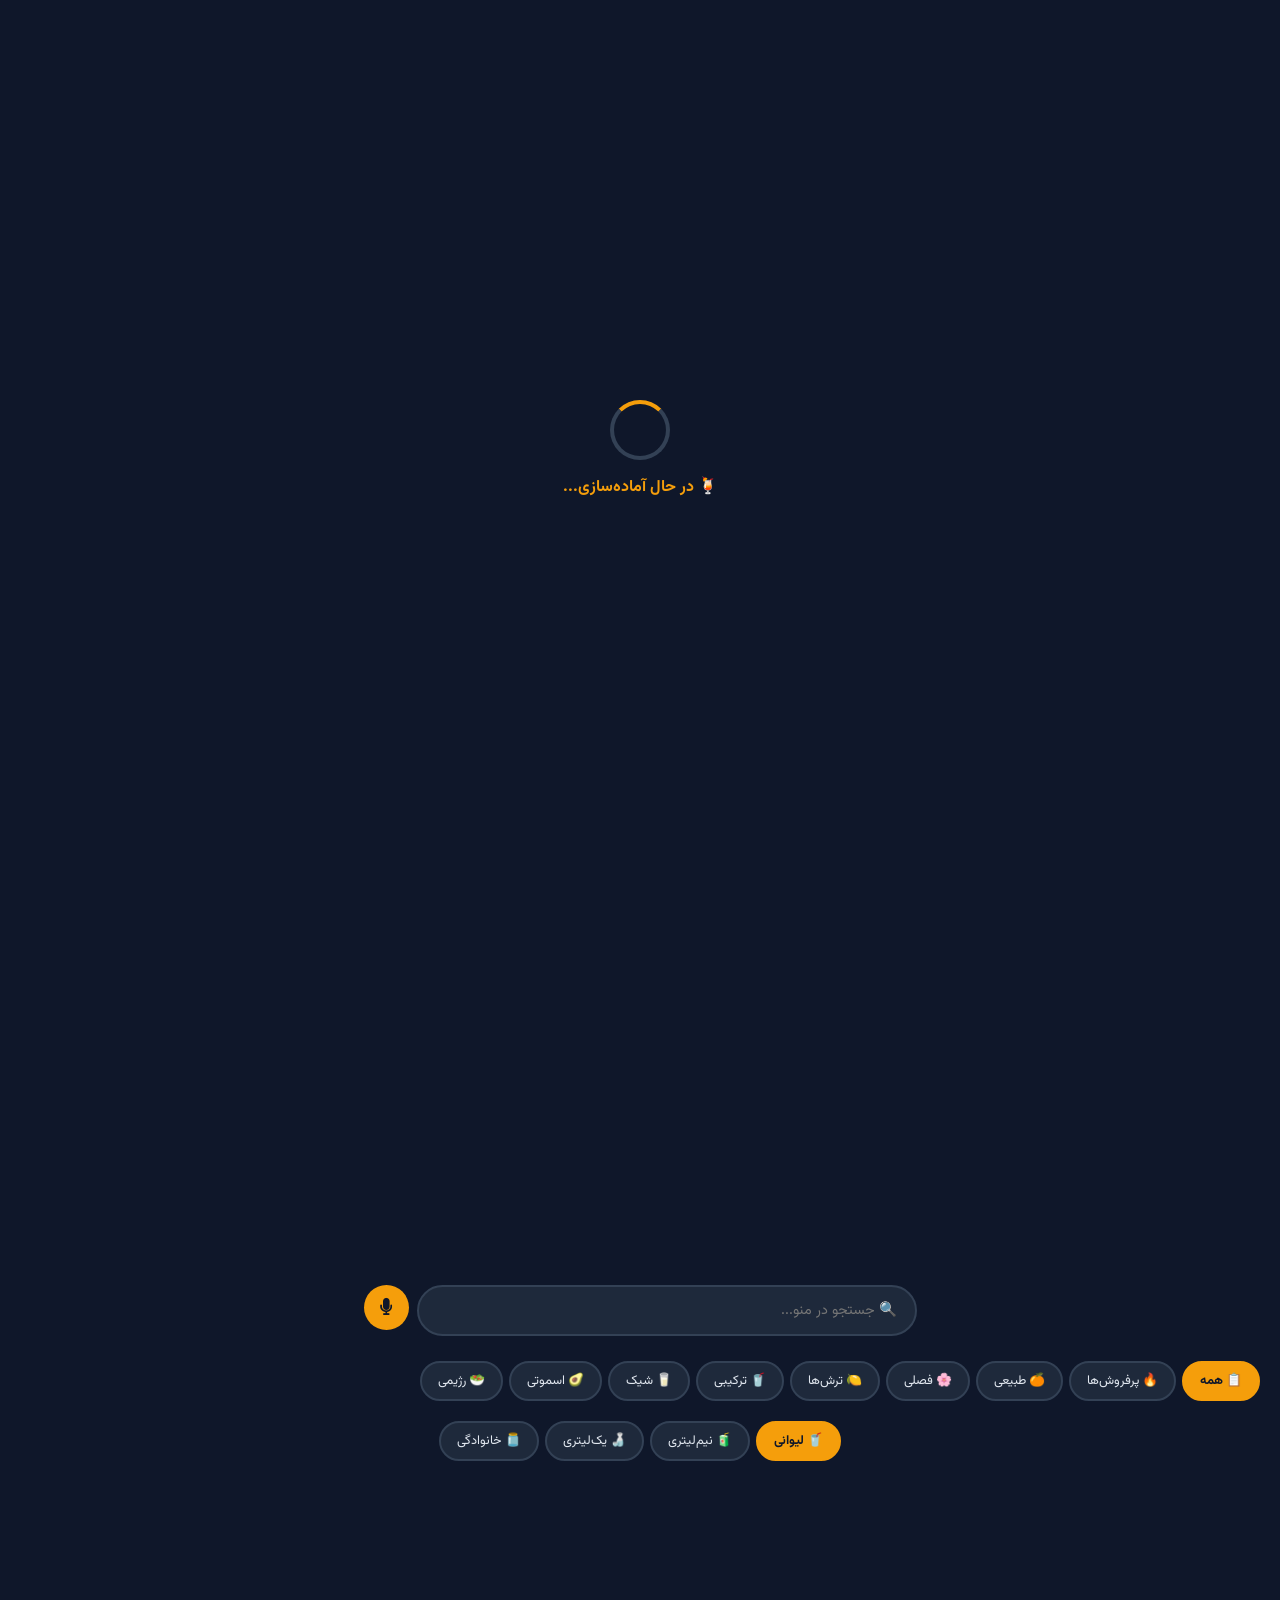
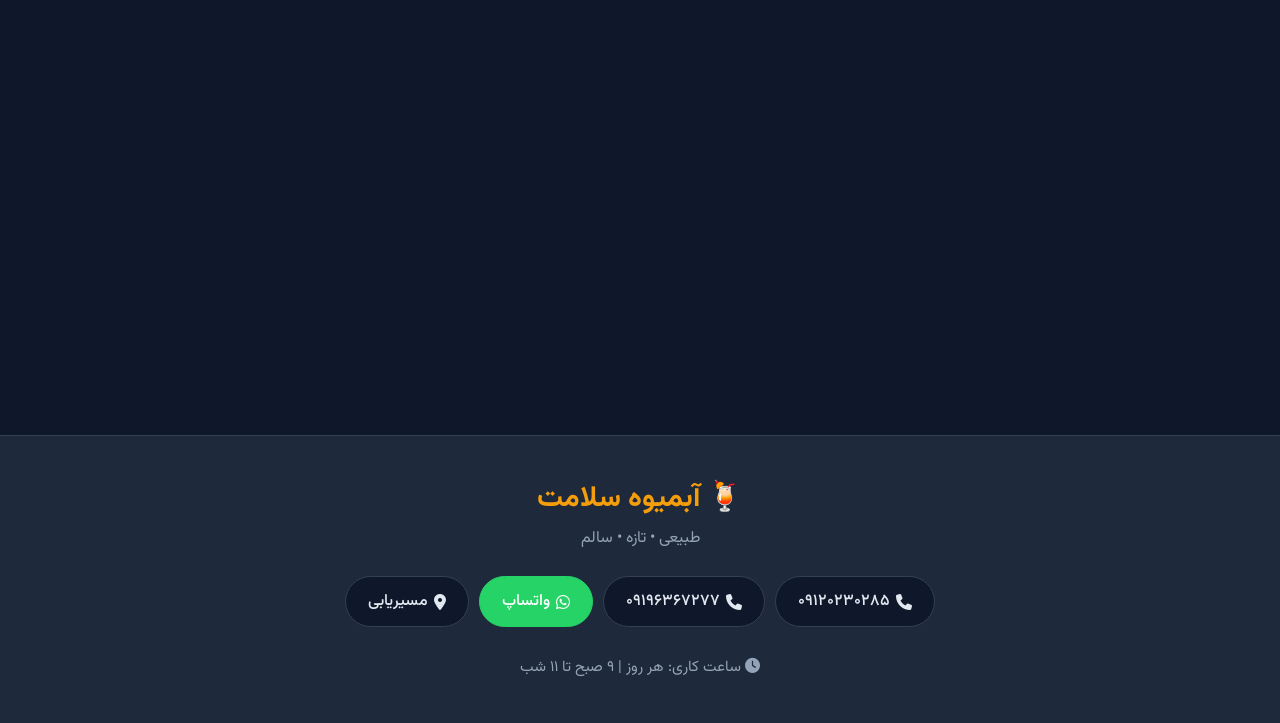
==== index.html @ 174224e6 "Update index.html" ====
<!DOCTYPE html>
<html lang="fa" dir="rtl" data-theme="dark">
<head>
    <meta charset="UTF-8">
    <meta name="viewport" content="width=device-width, initial-scale=1.0">
    <title>آبمیوه سلامت | منوی دیجیتال حرفه‌ای</title>
    <meta name="theme-color" content="#0f172a">
    
    <!-- Font Awesome -->
    <link rel="stylesheet" href="https://cdnjs.cloudflare.com/ajax/libs/font-awesome/6.4.0/css/all.min.css">
    
    <!-- AOS Animation -->
    <link href="https://unpkg.com/aos@2.3.1/dist/aos.css" rel="stylesheet">
    
    <!-- Google Fonts -->
    <link href="https://fonts.googleapis.com/css2?family=Vazirmatn:wght@300;400;500;700;900&display=swap" rel="stylesheet">
    
    <style>
        :root {
            --primary: #f59e0b;
            --primary-dark: #d97706;
            --bg-dark: #0f172a;
            --bg-card: #1e293b;
            --text-light: #e2e8f0;
            --text-muted: #94a3b8;
            --success: #10b981;
            --danger: #ef4444;
            --purple: #8b5cf6;
            --border: #334155;
            --glass: rgba(30, 41, 59, 0.7);
        }

        [data-theme="light"] {
            --bg-dark: #f1f5f9;
            --bg-card: #ffffff;
            --text-light: #1e293b;
            --text-muted: #64748b;
            --border: #cbd5e1;
            --glass: rgba(255, 255, 255, 0.7);
        }

        * { margin: 0; padding: 0; box-sizing: border-box; }

        body {
            font-family: 'Vazirmatn', sans-serif;
            background: var(--bg-dark);
            color: var(--text-light);
            direction: rtl;
            overflow-x: hidden;
            transition: all 0.3s ease;
        }

        #particles-canvas {
            position: fixed; top: 0; left: 0;
            width: 100%; height: 100%;
            z-index: 0; pointer-events: none;
        }

        ::-webkit-scrollbar { width: 6px; }
        ::-webkit-scrollbar-track { background: var(--bg-dark); }
        ::-webkit-scrollbar-thumb { background: var(--primary); border-radius: 10px; }

        .loading-screen {
            position: fixed; top: 0; left: 0;
            width: 100%; height: 100%;
            background: var(--bg-dark);
            display: flex; flex-direction: column;
            align-items: center; justify-content: center;
            z-index: 9999; transition: 0.5s;
        }
        .loading-screen.hidden { opacity: 0; visibility: hidden; }
        .loader {
            width: 60px; height: 60px;
            border: 4px solid var(--border);
            border-top: 4px solid var(--primary);
            border-radius: 50%;
            animation: spin 1s linear infinite;
            margin-bottom: 15px;
        }
        @keyframes spin { 0% { transform: rotate(0deg); } 100% { transform: rotate(360deg); } }

        .header {
            position: fixed; top: 0; left: 0; right: 0;
            background: var(--glass);
            backdrop-filter: blur(20px);
            -webkit-backdrop-filter: blur(20px);
            padding: 10px 20px;
            display: flex; justify-content: space-between;
            align-items: center;
            z-index: 1000;
            border-bottom: 1px solid rgba(255,255,255,0.05);
        }
        .header-brand { display: flex; align-items: center; gap: 8px; }
        .header-logo {
            width: 38px; height: 38px;
            border-radius: 50%; border: 2px solid var(--primary);
            object-fit: cover; animation: glow 2s infinite;
        }
        @keyframes glow {
            0%,100% { box-shadow: 0 0 8px rgba(245,158,11,0.3); }
            50% { box-shadow: 0 0 18px rgba(245,158,11,0.6); }
        }
        .header-name { font-size: 1rem; color: var(--primary); font-weight: 900; }
        .header-actions { display: flex; gap: 8px; align-items: center; }
        .theme-toggle {
            background: var(--bg-card); border: 1px solid var(--border);
            color: var(--text-light); width: 35px; height: 35px;
            border-radius: 50%; cursor: pointer; transition: 0.3s;
            display: flex; align-items: center; justify-content: center;
            font-size: 1rem;
        }
        .theme-toggle:hover { background: var(--primary); color: var(--bg-dark); transform: rotate(180deg); }
        .header-phones { display: flex; gap: 6px; }
        .phone-link {
            color: var(--text-light); text-decoration: none;
            background: var(--bg-card); padding: 6px 12px;
            border-radius: 50px; font-size: 0.75rem; transition: 0.3s;
            border: 1px solid var(--border);
            display: flex; align-items: center; gap: 4px;
            white-space: nowrap;
        }
        .phone-link:hover { background: var(--primary); color: var(--bg-dark); border-color: var(--primary); }

        .hero {
            min-height: 100vh;
            display: flex; align-items: center; justify-content: center;
            text-align: center; position: relative;
            padding: 100px 20px 50px;
        }
        .hero-content { position: relative; z-index: 1; }
        .hero-logo {
            width: 140px; height: 140px;
            border-radius: 50%; border: 4px solid var(--primary);
            margin-bottom: 20px; animation: float 3s ease-in-out infinite;
            object-fit: cover;
        }
        @keyframes float {
            0%,100% { transform: translateY(0); }
            50% { transform: translateY(-12px); }
        }
        .hero h1 {
            font-size: 2.8rem;
            background: linear-gradient(135deg, var(--primary), #fbbf24);
            -webkit-background-clip: text;
            -webkit-text-fill-color: transparent;
            background-clip: text;
            font-weight: 900; margin-bottom: 8px;
        }
        .hero-subtitle { font-size: 1.2rem; color: var(--text-muted); margin-bottom: 15px; }
        
        .visitor-counter {
            display: inline-flex; align-items: center; gap: 8px;
            background: var(--bg-card); border: 1px solid var(--border);
            padding: 10px 20px; border-radius: 50px;
            margin-bottom: 20px; font-size: 0.9rem;
        }
        .visitor-dot {
            width: 10px; height: 10px;
            background: var(--success); border-radius: 50%;
            animation: pulse-dot 1.5s infinite;
        }
        @keyframes pulse-dot {
            0%,100% { opacity: 1; }
            50% { opacity: 0.3; }
        }
        .visitor-count { color: var(--primary); font-weight: 900; }
        
        .hero-buttons { display: flex; gap: 10px; justify-content: center; flex-wrap: wrap; margin-bottom: 20px; }
        .btn {
            padding: 12px 28px; border-radius: 50px;
            text-decoration: none; font-weight: 700;
            font-size: 0.95rem; transition: 0.3s;
            display: inline-flex; align-items: center; gap: 8px;
        }
        .btn-primary { background: var(--primary); color: var(--bg-dark); }
        .btn-primary:hover { transform: translateY(-3px); box-shadow: 0 12px 30px rgba(245,158,11,0.3); }
        .btn-outline { border: 2px solid var(--primary); color: var(--primary); }
        .btn-outline:hover { background: var(--primary); color: var(--bg-dark); }
        .btn-whatsapp { background: #25D366; color: white; }
        .btn-whatsapp:hover { background: #128C7E; transform: translateY(-3px); }

        .daily-offer {
            background: linear-gradient(135deg, var(--primary), #fbbf24);
            padding: 15px 20px; text-align: center;
            color: var(--bg-dark); position: relative; z-index: 1;
            margin: 0 20px; border-radius: 20px;
        }
        .daily-offer h3 { margin-bottom: 8px; }
        .offer-timer {
            display: flex; gap: 10px; justify-content: center;
        }
        .timer-box {
            background: var(--bg-dark); color: var(--primary);
            padding: 8px 16px; border-radius: 10px;
            font-weight: 900; font-size: 1.1rem;
        }

        .random-picker {
            text-align: center; padding: 25px;
            background: var(--bg-card); margin: 20px;
            border-radius: 20px; border: 1px solid var(--border);
            position: relative; z-index: 1;
        }
        .random-picker h3 { margin-bottom: 12px; }
        .random-btn {
            background: var(--purple); color: white;
            border: none; padding: 12px 25px;
            border-radius: 50px; cursor: pointer;
            font-family: 'Vazirmatn'; font-weight: 700;
            font-size: 1rem; transition: 0.3s;
            display: inline-flex; align-items: center; gap: 8px;
        }
        .random-btn:hover { transform: translateY(-3px); box-shadow: 0 10px 25px rgba(139,92,246,0.3); }
        .random-result {
            margin-top: 15px; font-size: 1.2rem;
            color: var(--primary); font-weight: 700;
            min-height: 30px;
        }

        .search-box {
            padding: 15px 20px; display: flex;
            justify-content: center; gap: 8px;
            position: relative; z-index: 1;
        }
        #search {
            width: 100%; max-width: 500px;
            padding: 12px 18px; border-radius: 50px;
            border: 2px solid var(--border);
            background: var(--bg-card); color: var(--text-light);
            font-family: 'Vazirmatn'; font-size: 0.9rem;
            transition: 0.3s;
        }
        #search:focus { outline: none; border-color: var(--primary); box-shadow: 0 0 20px rgba(245,158,11,0.15); }
        .voice-btn {
            background: var(--primary); color: var(--bg-dark);
            border: none; width: 45px; height: 45px;
            border-radius: 50%; cursor: pointer; font-size: 1.1rem;
            transition: 0.3s;
        }
        .voice-btn:hover { transform: scale(1.1); }
        .voice-btn.listening { animation: pulse-btn 1s infinite; background: var(--danger); color: white; }
        @keyframes pulse-btn {
            0%,100% { transform: scale(1); }
            50% { transform: scale(1.15); }
        }

        .categories {
            display: flex; gap: 6px; padding: 10px 20px;
            overflow-x: auto; flex-wrap: nowrap;
            position: relative; z-index: 1;
        }
        .cat-btn {
            background: var(--bg-card); color: var(--text-light);
            border: 2px solid var(--border); padding: 8px 16px;
            border-radius: 50px; cursor: pointer;
            font-family: 'Vazirmatn'; white-space: nowrap;
            transition: 0.3s; font-size: 0.8rem;
        }
        .cat-btn.active { background: var(--primary); color: var(--bg-dark); border-color: var(--primary); font-weight: 700; }
        .cat-btn:hover { border-color: var(--primary); }

        .sizes {
            display: flex; justify-content: center; gap: 6px;
            padding: 10px 20px; flex-wrap: wrap;
            position: relative; z-index: 1;
        }
        .size-btn {
            background: var(--bg-card); color: var(--text-light);
            border: 2px solid var(--border); padding: 8px 16px;
            border-radius: 50px; cursor: pointer;
            font-family: 'Vazirmatn'; transition: 0.3s; font-size: 0.8rem;
        }
        .size-btn.active { background: var(--primary); color: var(--bg-dark); border-color: var(--primary); font-weight: 700; }
        .size-btn:hover { border-color: var(--primary); }

        .menu {
            padding: 20px; display: grid;
            grid-template-columns: repeat(auto-fill, minmax(280px, 1fr));
            gap: 20px; max-width: 1200px; margin: 0 auto;
            position: relative; z-index: 1;
        }
        .menu-item {
            background: var(--bg-card); border-radius: 20px;
            padding: 20px; border: 1px solid var(--border);
            transition: 0.3s; cursor: pointer;
        }
        .menu-item:hover {
            transform: translateY(-5px);
            border-color: var(--primary);
            box-shadow: 0 15px 30px rgba(0,0,0,0.25);
        }
        .menu-item img {
            width: 100%; height: 180px;
            object-fit: cover; border-radius: 15px;
            margin-bottom: 12px;
        }
        .menu-item h3 { color: var(--primary); font-size: 1.1rem; margin-bottom: 4px; }
        .menu-item .stars { color: var(--primary); font-size: 0.8rem; margin-bottom: 4px; }
        .menu-item .tag {
            display: inline-block; background: var(--bg-dark);
            color: var(--text-muted); padding: 3px 10px;
            border-radius: 12px; font-size: 0.7rem; margin: 4px 0;
        }
        .menu-item .desc { color: var(--text-muted); font-size: 0.8rem; margin: 6px 0; line-height: 1.6; }
        .menu-item .calories {
            display: inline-flex; align-items: center; gap: 4px;
            color: var(--text-muted); font-size: 0.75rem;
            margin: 4px 0;
        }
        .menu-item .price { color: var(--success); font-size: 1.2rem; font-weight: 700; margin-top: 8px; }
        .menu-item .size-label { color: #64748b; font-size: 0.7rem; }

        .reviews-section {
            padding: 50px 20px; background: var(--bg-card);
            position: relative; z-index: 1;
        }
        .reviews-section h2 {
            text-align: center; color: var(--primary);
            font-size: 2rem; margin-bottom: 30px;
        }
        .reviews-grid {
            display: grid;
            grid-template-columns: repeat(auto-fill, minmax(280px, 1fr));
            gap: 20px; max-width: 1000px; margin: 0 auto;
        }
        .review-card {
            background: var(--bg-dark); padding: 20px;
            border-radius: 18px; border: 1px solid var(--border);
        }
        .review-header { display: flex; align-items: center; gap: 12px; margin-bottom: 12px; }
        .review-avatar {
            width: 45px; height: 45px; border-radius: 50%;
            background: var(--primary); display: flex;
            align-items: center; justify-content: center;
            font-weight: 900; color: var(--bg-dark); font-size: 1.2rem;
        }
        .review-name { font-weight: 700; }
        .review-stars { color: var(--primary); font-size: 0.85rem; }
        .review-text { color: var(--text-muted); font-size: 0.85rem; line-height: 1.7; }

        .qr-section {
            text-align: center; padding: 40px 20px;
            position: relative; z-index: 1;
        }
        .qr-section h3 { color: var(--primary); margin-bottom: 15px; }
        .qr-box {
            background: white; padding: 15px;
            border-radius: 15px; display: inline-block;
        }

        .modal {
            display: none; position: fixed;
            top: 0; left: 0; width: 100%; height: 100%;
            background: rgba(0,0,0,0.85); z-index: 2000;
            overflow-y: auto;
        }
        .modal.active { display: flex; align-items: center; justify-content: center; }
        .modal-content {
            background: var(--bg-card); border-radius: 25px;
            padding: 30px; max-width: 450px; width: 92%;
            text-align: center; position: relative;
            animation: modalIn 0.3s ease;
        }
        @keyframes modalIn {
            from { transform: translateY(-50px); opacity: 0; }
            to { transform: translateY(0); opacity: 1; }
        }
        .modal-close {
            position: absolute; top: 12px; left: 12px;
            font-size: 1.5rem; color: var(--text-muted);
            cursor: pointer; width: 35px; height: 35px;
            border-radius: 50%; background: var(--bg-dark);
            display: flex; align-items: center; justify-content: center;
            transition: 0.3s; border: none;
        }
        .modal-close:hover { color: var(--danger); }
        .modal img {
            width: 150px; height: 150px; border-radius: 50%;
            object-fit: cover; border: 4px solid var(--primary);
            margin-bottom: 15px;
        }
        .modal h2 { color: var(--primary); margin-bottom: 6px; }
        .modal .stars { color: var(--primary); margin-bottom: 8px; }
        .modal .desc { color: var(--text-muted); margin-bottom: 12px; line-height: 1.8; }
        .modal .calories { color: var(--text-muted); margin-bottom: 12px; }
        .modal-prices {
            background: var(--bg-dark); padding: 15px;
            border-radius: 12px; text-align: right; margin-bottom: 15px;
        }
        .modal-prices p {
            padding: 5px 10px; margin: 3px 0;
            background: var(--bg-card); border-radius: 8px;
            color: var(--text-light);
        }
        .modal-btns { display: flex; gap: 8px; justify-content: center; flex-wrap: wrap; }
        .modal-btns .btn { font-size: 0.85rem; padding: 10px 18px; }

        .footer {
            background: var(--bg-card); padding: 40px 20px;
            text-align: center; border-top: 1px solid var(--border);
            position: relative; z-index: 1;
        }
        .footer h2 { color: var(--primary); font-size: 1.8rem; margin-bottom: 5px; }
        .footer .slogan { color: var(--text-muted); margin-bottom: 25px; }
        .footer-phones { display: flex; gap: 10px; justify-content: center; flex-wrap: wrap; margin-bottom: 25px; }
        .footer-phone {
            background: var(--bg-dark); border: 1px solid var(--border);
            padding: 12px 22px; border-radius: 50px;
            color: var(--text-light); text-decoration: none;
            font-weight: 500; transition: 0.3s;
            display: flex; align-items: center; gap: 6px;
        }
        .footer-phone:hover { background: var(--primary); color: var(--bg-dark); border-color: var(--primary); transform: translateY(-2px); }
        .footer-whatsapp { background: #25D366 !important; color: white !important; border-color: #25D366 !important; }
        .footer-whatsapp:hover { background: #128C7E !important; }
        .work-time { color: var(--text-muted); line-height: 2; font-size: 0.95rem; }

        #scrollTop {
            position: fixed; bottom: 25px; left: 25px;
            background: var(--primary); color: var(--bg-dark);
            border: none; width: 48px; height: 48px;
            border-radius: 50%; cursor: pointer;
            font-size: 1.2rem; display: none;
            z-index: 999; transition: 0.3s;
            box-shadow: 0 5px 20px rgba(245,158,11,0.3);
        }
        #scrollTop:hover { transform: translateY(-4px); }

        .toast {
            position: fixed; bottom: 30px; right: 50%;
            transform: translateX(50%);
            background: var(--success); color: white;
            padding: 12px 25px; border-radius: 50px;
            font-weight: 700; z-index: 9999;
            animation: toastIn 0.3s ease, toastOut 0.3s ease 1.8s forwards;
            font-size: 0.9rem;
        }
        @keyframes toastIn {
            from { opacity: 0; transform: translateX(50%) translateY(15px); }
            to { opacity: 1; transform: translateX(50%) translateY(0); }
        }
        @keyframes toastOut {
            from { opacity: 1; }
            to { opacity: 0; }
        }

        @media (max-width: 768px) {
            .hero h1 { font-size: 2rem; }
            .menu { grid-template-columns: 1fr; padding: 10px; }
            .header-phones .phone-link span { display: none; }
            .modal-content { padding: 20px; }
        }
    </style>
</head>
<body>

    <!-- ذرات طلایی پس‌زمینه -->
    <canvas id="particles-canvas"></canvas>

    <!-- Loading -->
    <div class="loading-screen" id="loadingScreen">
        <div class="loader"></div>
        <p style="color:var(--primary);font-weight:700;">🍹 در حال آماده‌سازی...</p>
    </div>

    <!-- Header -->
    <header class="header">
        <div class="header-brand">
            <img src="logo.png.jpg" alt="لوگو" class="header-logo" onerror="this.style.background='var(--primary)'">
            <span class="header-name">آبمیوه سلامت</span>
        </div>
        <div class="header-actions">
            <button class="theme-toggle" onclick="toggleTheme()" title="تغییر تم">
                <i class="fas fa-sun"></i>
            </button>
            <div class="header-phones">
                <a href="tel:09120230285" class="phone-link"><i class="fas fa-phone"></i> <span>۰۹۱۲۰۲۳۰۲۸۵</span></a>
                <a href="tel:09196367277" class="phone-link"><i class="fas fa-phone"></i> <span>۰۹۱۹۶۳۶۷۲۷۷</span></a>
            </div>
        </div>
    </header>

    <!-- Hero -->
    <section class="hero">
        <div class="hero-content" data-aos="fade-up">
            <img src="logo.png.jpg" alt="آبمیوه سلامت" class="hero-logo" onerror="this.style.background='var(--primary)'">
            <h1>آبمیوه سلامت</h1>
            <p class="hero-subtitle">🍃 طبیعی • تازه • سالم</p>
            
            <div class="visitor-counter">
                <div class="visitor-dot"></div>
                <span>امروز</span>
                <span class="visitor-count" id="visitorCount">۱۲,۴۵۸</span>
                <span>نفر از ما خرید کردن 🎉</span>
            </div>
            
            <div class="hero-buttons">
                <a href="#menu-section" class="btn btn-primary"><i class="fas fa-glass-cheers"></i> مشاهده منو</a>
                <a href="https://wa.me/989120230285" target="_blank" class="btn btn-whatsapp"><i class="fab fa-whatsapp"></i> سفارش واتساپ</a>
            </div>
        </div>
    </section>

    <!-- Daily Offer -->
    <div class="daily-offer" data-aos="fade-up">
        <h3>🎉 تخفیف ویژه امروز - ۲۰٪ روی همه شیک‌ها!</h3>
        <p style="margin-bottom:8px;">تا پایان تخفیف:</p>
        <div class="offer-timer">
            <div class="timer-box" id="offerHours">۰۰</div>
            <span style="font-weight:900;">:</span>
            <div class="timer-box" id="offerMinutes">۰۰</div>
            <span style="font-weight:900;">:</span>
            <div class="timer-box" id="offerSeconds">۰۰</div>
        </div>
    </div>

    <!-- Random Picker -->
    <div class="random-picker" data-aos="fade-up">
        <h3>🤔 امروز چی بخورم؟</h3>
        <button class="random-btn" onclick="pickRandom()"><i class="fas fa-random"></i> انتخاب تصادفی</button>
        <div class="random-result" id="randomResult"></div>
    </div>

    <!-- Search -->
    <div class="search-box">
        <input type="text" id="search" placeholder="🔍 جستجو در منو...">
        <button class="voice-btn" id="voiceBtn" onclick="startVoiceSearch()" title="جستجوی صوتی">
            <i class="fas fa-microphone"></i>
        </button>
    </div>

    <!-- Categories -->
    <div class="categories" id="menu-section">
        <button class="cat-btn active" data-cat="all">📋 همه</button>
        <button class="cat-btn" data-cat="پرفروش‌ها">🔥 پرفروش‌ها</button>
        <button class="cat-btn" data-cat="آبمیوه طبیعی">🍊 طبیعی</button>
        <button class="cat-btn" data-cat="آبمیوه فصل">🌸 فصلی</button>
        <button class="cat-btn" data-cat="ترش">🍋 ترش‌ها</button>
        <button class="cat-btn" data-cat="ترکیبی">🥤 ترکیبی</button>
        <button class="cat-btn" data-cat="شیک">🥛 شیک</button>
        <button class="cat-btn" data-cat="اسموتی">🥑 اسموتی</button>
        <button class="cat-btn" data-cat="رژیمی">🥗 رژیمی</button>
    </div>

    <!-- Sizes -->
    <div class="sizes">
        <button class="size-btn active" data-size="لیوانی">🥤 لیوانی</button>
        <button class="size-btn" data-size="نیم‌لیتری">🧃 نیم‌لیتری</button>
        <button class="size-btn" data-size="یک‌لیتری">🍶 یک‌لیتری</button>
        <button class="size-btn" data-size="یک‌ونیم‌لیتری">🫙 خانوادگی</button>
    </div>

    <!-- Menu -->
    <section class="menu"><div id="menu-list"></div></section>

    <!-- Reviews -->
    <section class="reviews-section" data-aos="fade-up">
        <h2>⭐ نظرات مشتریان</h2>
        <div class="reviews-grid">
            <div class="review-card">
                <div class="review-header">
                    <div class="review-avatar">م</div>
                    <div>
                        <div class="review-name">مریم رضایی</div>
                        <div class="review-stars">⭐⭐⭐⭐⭐</div>
                    </div>
                </div>
                <p class="review-text">بهترین آبمیوه‌ای که تا حالا خوردم! آووکادو پسته‌شون فوق‌العاده‌ست 👌</p>
            </div>
            <div class="review-card">
                <div class="review-header">
                    <div class="review-avatar">ع</div>
                    <div>
                        <div class="review-name">علی محمدی</div>
                        <div class="review-stars">⭐⭐⭐⭐⭐</div>
                    </div>
                </div>
                <p class="review-text">کیفیت عالی، قیمت مناسب. شیر پسته‌شون یه چیز دیگه‌ست! 😍</p>
            </div>
            <div class="review-card">
                <div class="review-header">
                    <div class="review-avatar">س</div>
                    <div>
                        <div class="review-name">سارا احمدی</div>
                        <div class="review-stars">⭐⭐⭐⭐⭐</div>
                    </div>
                </div>
                <p class="review-text">منوی دیجیتالشون خیلی باحاله! راحت میتونم ببینم چی دارن 👍</p>
            </div>
        </div>
    </section>

    <!-- QR Code -->
    <div class="qr-section" data-aos="fade-up">
        <h3>📱 اسکن کن و منو رو ببین!</h3>
        <div class="qr-box" id="qrCode"></div>
        <p style="color:var(--text-muted);margin-top:10px;">با دوربین گوشی اسکن کنید</p>
    </div>

    <!-- Footer -->
    <footer class="footer">
        <h2>🍹 آبمیوه سلامت</h2>
        <p class="slogan">طبیعی • تازه • سالم</p>
        <div class="footer-phones">
            <a href="tel:09120230285" class="footer-phone"><i class="fas fa-phone"></i> ۰۹۱۲۰۲۳۰۲۸۵</a>
            <a href="tel:09196367277" class="footer-phone"><i class="fas fa-phone"></i> ۰۹۱۹۶۳۶۷۲۷۷</a>
            <a href="https://wa.me/989120230285" target="_blank" class="footer-phone footer-whatsapp"><i class="fab fa-whatsapp"></i> واتساپ</a>
            <a href="https://maps.google.com/?q=یوسف+آباد+تهران+آبمیوه+سلامت" target="_blank" class="footer-phone"><i class="fas fa-map-marker-alt"></i> مسیریابی</a>
        </div>
        <div class="work-time"><i class="fas fa-clock"></i> ساعت کاری: هر روز | ۹ صبح تا ۱۱ شب</div>
    </footer>

    <!-- Scroll Top -->
    <button id="scrollTop" onclick="window.scrollTo({top:0,behavior:'smooth'})">⬆</button>

    <!-- Modal -->
    <div class="modal" id="modal">
        <div class="modal-content">
            <button class="modal-close" onclick="closeModal()">✕</button>
            <img id="modalImg" src="" alt="">
            <h2 id="modalTitle"></h2>
            <div class="stars" id="modalStars"></div>
            <p class="desc" id="modalDesc"></p>
            <p class="calories" id="modalCalories"></p>
            <div class="modal-prices" id="modalPrices"></div>
            <div class="modal-btns">
                <a href="tel:09120230285" class="btn btn-primary"><i class="fas fa-phone"></i> تماس بگیرید</a>
                <a href="https://wa.me/989120230285" target="_blank" class="btn btn-whatsapp"><i class="fab fa-whatsapp"></i> سفارش واتساپ</a>
            </div>
        </div>
    </div>

    <!-- Scripts -->
    <script src="https://unpkg.com/aos@2.3.1/dist/aos.js"></script>
    <script src="https://cdn.jsdelivr.net/npm/qrcodejs@1.0.0/qrcode.min.js"></script>
    <script>
        // ========== ذرات طلایی پس‌زمینه ==========
        (function() {
            var canvas = document.getElementById('particles-canvas');
            var ctx = canvas.getContext('2d');
            var particles = [];
            var particleCount = 35;
            
            function resize() {
                canvas.width = window.innerWidth;
                canvas.height = window.innerHeight;
            }
            window.addEventListener('resize', resize);
            resize();
            
            for (var i = 0; i < particleCount; i++) {
                particles.push({
                    x: Math.random() * canvas.width,
                    y: Math.random() * canvas.height,
                    radius: Math.random() * 3 + 1,
                    speedX: (Math.random() - 0.5) * 0.5,
                    speedY: (Math.random() - 0.5) * 0.5,
                    opacity: Math.random() * 0.4 + 0.1
                });
            }
            
            function animateParticles() {
                ctx.clearRect(0, 0, canvas.width, canvas.height);
                
                particles.forEach(function(p) {
                    ctx.beginPath();
                    ctx.arc(p.x, p.y, p.radius, 0, Math.PI * 2);
                    ctx.fillStyle = 'rgba(245, 158, 11, ' + p.opacity + ')';
                    ctx.fill();
                    
                    p.x += p.speedX;
                    p.y += p.speedY;
                    
                    if (p.x < 0 || p.x > canvas.width) p.speedX *= -1;
                    if (p.y < 0 || p.y > canvas.height) p.speedY *= -1;
                });
                
                for (var i = 0; i < particles.length; i++) {
                    for (var j = i + 1; j < particles.length; j++) {
                        var dx = particles[i].x - particles[j].x;
                        var dy = particles[i].y - particles[j].y;
                        var distance = Math.sqrt(dx * dx + dy * dy);
                        
                        if (distance < 120) {
                            ctx.beginPath();
                            ctx.moveTo(particles[i].x, particles[i].y);
                            ctx.lineTo(particles[j].x, particles[j].y);
                            ctx.strokeStyle = 'rgba(245, 158, 11, ' + (0.08 * (1 - distance/120)) + ')';
                            ctx.lineWidth = 0.5;
                            ctx.stroke();
                        }
                    }
                }
                
                requestAnimationFrame(animateParticles);
            }
            
            animateParticles();
            
            var mouse = { x: -1000, y: -1000 };
            document.addEventListener('mousemove', function(e) {
                mouse.x = e.clientX;
                mouse.y = e.clientY;
                
                particles.forEach(function(p) {
                    var dx = p.x - mouse.x;
                    var dy = p.y - mouse.y;
                    var dist = Math.sqrt(dx * dx + dy * dy);
                    if (dist < 100) {
                        p.speedX += dx * 0.002;
                        p.speedY += dy * 0.002;
                    }
                });
            });
            
            document.addEventListener('click', function(e) {
                for (var i = 0; i < 3; i++) {
                    particles.push({
                        x: e.clientX,
                        y: e.clientY,
                        radius: Math.random() * 3 + 1,
                        speedX: (Math.random() - 0.5) * 2,
                        speedY: (Math.random() - 0.5) * 2,
                        opacity: Math.random() * 0.5 + 0.2
                    });
                }
            });
        })();

        // ========== DATA ==========
        const menuData = [
            { name: "آووکادو پسته", image: "assets/images/Avocado.jpeg", description: "ترکیب خامه‌ای آووکادو با پسته تازه و عسل طبیعی", prices: { "لیوانی": "۸۵,۰۰۰", "نیم‌لیتری": "۱۴۰,۰۰۰", "یک‌لیتری": "۲۲۰,۰۰۰", "یک‌ونیم‌لیتری": "۳۰۰,۰۰۰" }, category: "پرفروش‌ها", stars: 5, calories: "۳۲۰ کالری" },
            { name: "شیر پسته", image: "assets/images/Pistachio.jpeg", description: "شیر پسته خالص با پسته ایرانی و بستنی سنتی", prices: { "لیوانی": "۹۰,۰۰۰", "نیم‌لیتری": "۱۵۰,۰۰۰", "یک‌لیتری": "۲۴۰,۰۰۰", "یک‌ونیم‌لیتری": "۳۲۰,۰۰۰" }, category: "پرفروش‌ها", stars: 5, calories: "۳۸۰ کالری" },
            { name: "آب پرتقال طبیعی", image: "assets/images/orange.jpg", description: "پرتقال تازه جنوب، سرشار از ویتامین C", prices: { "لیوانی": "۶۰,۰۰۰", "نیم‌لیتری": "۱۰۰,۰۰۰", "یک‌لیتری": "۱۶۰,۰۰۰", "یک‌ونیم‌لیتری": "۲۲۰,۰۰۰" }, category: "آبمیوه طبیعی", stars: 4, calories: "۱۲۰ کالری" },
            { name: "آب انار", image: "assets/images/pomegranate.jpg", description: "انار تازه دانه شده، آنتی‌اکسیدان طبیعی", prices: { "لیوانی": "۷۰,۰۰۰", "نیم‌لیتری": "۱۲۰,۰۰۰", "یک‌لیتری": "۱۹۰,۰۰۰", "یک‌ونیم‌لیتری": "۲۶۰,۰۰۰" }, category: "آبمیوه طبیعی", stars: 5, calories: "۱۴۰ کالری" },
            { name: "آب هندوانه", image: "assets/images/watermelon.jpg", description: "هندوانه شیرین و خنک تابستانی", prices: { "لیوانی": "۵۰,۰۰۰", "نیم‌لیتری": "۸۵,۰۰۰", "یک‌لیتری": "۱۳۰,۰۰۰", "یک‌ونیم‌لیتری": "۱۸۰,۰۰۰" }, category: "آبمیوه طبیعی", stars: 4, calories: "۹۰ کالری" },
            { name: "شربت آلبالو", image: "assets/images/sour-cherry.jpg", description: "آلبالو تازه با شکر و گلاب", prices: { "لیوانی": "۶۵,۰۰۰", "نیم‌لیتری": "۱۱۰,۰۰۰", "یک‌لیتری": "۱۷۰,۰۰۰", "یک‌ونیم‌لیتری": "۲۴۰,۰۰۰" }, category: "آبمیوه فصل", stars: 4, calories: "۱۵۰ کالری" },
            { name: "طالبی و عسل", image: "assets/images/melon.jpg", description: "طالبی رسیده تابستانی با عسل طبیعی", prices: { "لیوانی": "۵۵,۰۰۰", "نیم‌لیتری": "۹۵,۰۰۰", "یک‌لیتری": "۱۵۰,۰۰۰", "یک‌ونیم‌لیتری": "۲۱۰,۰۰۰" }, category: "آبمیوه فصل", stars: 4, calories: "۱۱۰ کالری" },
            { name: "لیموناد تازه", image: "assets/images/lemonade.jpg", description: "لیمو ترش تازه با نعنا و شکر", prices: { "لیوانی": "۵۰,۰۰۰", "نیم‌لیتری": "۸۵,۰۰۰", "یک‌لیتری": "۱۳۰,۰۰۰", "یک‌ونیم‌لیتری": "۱۸۰,۰۰۰" }, category: "ترش", stars: 4, calories: "۱۰۰ کالری" },
            { name: "گریپ فروت", image: "assets/images/grapefruit.jpg", description: "گریپ فروت تازه با کمی عسل", prices: { "لیوانی": "۵۵,۰۰۰", "نیم‌لیتری": "۹۰,۰۰۰", "یک‌لیتری": "۱۴۰,۰۰۰", "یک‌ونیم‌لیتری": "۲۰۰,۰۰۰" }, category: "ترش", stars: 4, calories: "۸۵ کالری" },
            { name: "کیوی لیمو", image: "assets/images/kiwi.jpg", description: "کیوی تازه با لیمو ترش و نعنا", prices: { "لیوانی": "۶۰,۰۰۰", "نیم‌لیتری": "۱۰۰,۰۰۰", "یک‌لیتری": "۱۵۰,۰۰۰", "یک‌ونیم‌لیتری": "۲۲۰,۰۰۰" }, category: "ترش", stars: 4, calories: "۹۵ کالری" },
            { name: "انبه", image: "assets/images/Mango.jpeg", description: "انبه تازه و رسیده هندی با یخ", prices: { "لیوانی": "۸۰,۰۰۰", "نیم‌لیتری": "۱۳۵,۰۰۰", "یک‌لیتری": "۲۱۰,۰۰۰", "یک‌ونیم‌لیتری": "۲۹۰,۰۰۰" }, category: "ترکیبی", stars: 5, calories: "۲۰۰ کالری" },
            { name: "موز توت فرنگی", image: "assets/images/banana-strawberry.jpg", description: "ترکیب موز رسیده با توت فرنگی تازه", prices: { "لیوانی": "۷۰,۰۰۰", "نیم‌لیتری": "۱۲۰,۰۰۰", "یک‌لیتری": "۱۸۰,۰۰۰", "یک‌ونیم‌لیتری": "۲۵۰,۰۰۰" }, category: "ترکیبی", stars: 4, calories: "۱۸۰ کالری" },
            { name: "سیب هویج", image: "assets/images/apple-carrot.jpg", description: "ترکیب سیب قرمز با هویج تازه و زنجبیل", prices: { "لیوانی": "۵۵,۰۰۰", "نیم‌لیتری": "۹۵,۰۰۰", "یک‌لیتری": "۱۵۰,۰۰۰", "یک‌ونیم‌لیتری": "۲۱۰,۰۰۰" }, category: "ترکیبی", stars: 4, calories: "۱۱۰ کالری" },
            { name: "شیک نسکافه", image: "assets/images/Coffee.jpeg", description: "نسکافه اصل با شیر و بستنی وانیلی", prices: { "لیوانی": "۷۵,۰۰۰", "نیم‌لیتری": "۱۳۰,۰۰۰", "یک‌لیتری": "۲۰۰,۰۰۰", "یک‌ونیم‌لیتری": "۲۸۰,۰۰۰" }, category: "شیک", stars: 5, calories: "۳۵۰ کالری" },
            { name: "شیک معجون میکس", image: "assets/images/Majon.jpeg", description: "ترکیب ویژه موز، توت فرنگی، انبه و شیر", prices: { "لیوانی": "۹۵,۰۰۰", "نیم‌لیتری": "۱۶۰,۰۰۰", "یک‌لیتری": "۲۵۰,۰۰۰", "یک‌ونیم‌لیتری": "۳۵۰,۰۰۰" }, category: "شیک", stars: 5, calories: "۴۲۰ کالری" },
            { name: "شیک شکلات", image: "assets/images/chocolate-shake.jpg", description: "شکلات تلخ با شیر و بستنی وانیلی", prices: { "لیوانی": "۸۰,۰۰۰", "نیم‌لیتری": "۱۳۵,۰۰۰", "یک‌لیتری": "۲۱۰,۰۰۰", "یک‌ونیم‌لیتری": "۲۹۰,۰۰۰" }, category: "شیک", stars: 4, calories: "۳۸۰ کالری" },
            { name: "اسموتی توت فرنگی", image: "assets/images/strawberry.jpg", description: "توت فرنگی تازه با ماست یونانی و عسل", prices: { "لیوانی": "۷۵,۰۰۰", "نیم‌لیتری": "۱۳۰,۰۰۰", "یک‌لیتری": "۲۰۰,۰۰۰", "یک‌ونیم‌لیتری": "۲۸۰,۰۰۰" }, category: "اسموتی", stars: 5, calories: "۲۵۰ کالری" },
            { name: "موز شکلات", image: "assets/images/chocolate-banana.jpg", description: "موز رسیده با شکلات تلخ و شیر بادام", prices: { "لیوانی": "۸۵,۰۰۰", "نیم‌لیتری": "۱۴۰,۰۰۰", "یک‌لیتری": "۲۲۰,۰۰۰", "یک‌ونیم‌لیتری": "۳۰۰,۰۰۰" }, category: "اسموتی", stars: 4, calories: "۳۰۰ کالری" },
            { name: "اسموتی سبز", image: "assets/images/green-smoothie.jpg", description: "اسفناج، کرفس، سیب سبز و لیمو (بدون شکر)", prices: { "لیوانی": "۶۵,۰۰۰", "نیم‌لیتری": "۱۱۰,۰۰۰", "یک‌لیتری": "۱۷۰,۰۰۰", "یک‌ونیم‌لیتری": "۲۴۰,۰۰۰" }, category: "رژیمی", stars: 4, calories: "۸۰ کالری" },
            { name: "کرفس و سیب", image: "assets/images/celery-apple.jpg", description: "کرفس تازه با سیب سبز (کم کالری، بدون قند)", prices: { "لیوانی": "۵۰,۰۰۰", "نیم‌لیتری": "۸۵,۰۰۰", "یک‌لیتری": "۱۳۰,۰۰۰", "یک‌ونیم‌لیتری": "۱۹۰,۰۰۰" }, category: "رژیمی", stars: 4, calories: "۶۰ کالری" },
            { name: "چغندر و هویج", image: "assets/images/beetroot-carrot.jpg", description: "چغندر قرمز با هویج و زنجبیل (سم‌زدا)", prices: { "لیوانی": "۶۰,۰۰۰", "نیم‌لیتری": "۱۰۰,۰۰۰", "یک‌لیتری": "۱۵۰,۰۰۰", "یک‌ونیم‌لیتری": "۲۲۰,۰۰۰" }, category: "رژیمی", stars: 4, calories: "۹۰ کالری" }
        ];

        let currentSize = 'لیوانی';
        let currentCategory = 'all';

        function displayMenu(items) {
            const list = document.getElementById('menu-list');
            list.innerHTML = '';
            if (items.length === 0) {
                list.innerHTML = '<p style="text-align:center;color:var(--text-muted);grid-column:1/-1;padding:50px;">😔 محصولی یافت نشد</p>';
                return;
            }
            items.forEach((item, index) => {
                const card = document.createElement('div');
                card.className = 'menu-item';
                card.setAttribute('data-aos', 'fade-up');
                card.setAttribute('data-aos-delay', (index % 6) * 50);
                card.onclick = () => openModal(item);
                const starsHTML = '⭐'.repeat(item.stars || 4);
                card.innerHTML = `
                    <img src="${item.image}" alt="${item.name}" onerror="this.src='logo.png.jpg'">
                    <h3>${item.name}</h3>
                    <div class="stars">${starsHTML}</div>
                    <span class="tag">${item.category}</span>
                    <p class="desc">${item.description}</p>
                    <div class="calories"><i class="fas fa-fire"></i> ${item.calories || '---'}</div>
                    <div class="price">${item.prices[currentSize]} تومان</div>
                    <div class="size-label">${currentSize}</div>
                `;
                list.appendChild(card);
            });
            AOS.refresh();
        }

        document.querySelectorAll('.cat-btn').forEach(btn => {
            btn.addEventListener('click', () => {
                document.querySelectorAll('.cat-btn').forEach(b => b.classList.remove('active'));
                btn.classList.add('active');
                currentCategory = btn.dataset.cat;
                const filtered = currentCategory === 'all' ? menuData : menuData.filter(i => i.category === currentCategory);
                displayMenu(filtered);
            });
        });

        document.querySelectorAll('.size-btn').forEach(btn => {
            btn.addEventListener('click', () => {
                document.querySelectorAll('.size-btn').forEach(b => b.classList.remove('active'));
                btn.classList.add('active');
                currentSize = btn.dataset.size;
                const filtered = currentCategory === 'all' ? menuData : menuData.filter(i => i.category === currentCategory);
                displayMenu(filtered);
            });
        });

        document.getElementById('search').addEventListener('input', e => {
            const term = e.target.value.toLowerCase();
            const filtered = menuData.filter(i => 
                i.name.toLowerCase().includes(term) || 
                i.category.toLowerCase().includes(term) ||
                i.description.toLowerCase().includes(term)
            );
            displayMenu(filtered);
        });

        function startVoiceSearch() {
            if (!('webkitSpeechRecognition' in window) && !('SpeechRecognition' in window)) {
                showToast('🎤 جستجوی صوتی پشتیبانی نمیشه');
                return;
            }
            const SpeechRecognition = window.SpeechRecognition || window.webkitSpeechRecognition;
            const recognition = new SpeechRecognition();
            recognition.lang = 'fa-IR';
            const voiceBtn = document.getElementById('voiceBtn');
            voiceBtn.classList.add('listening');
            recognition.start();
            recognition.onresult = (event) => {
                document.getElementById('search').value = event.results[0][0].transcript;
                document.getElementById('search').dispatchEvent(new Event('input'));
                voiceBtn.classList.remove('listening');
                showToast('🎤 گفتی: ' + event.results[0][0].transcript);
            };
            recognition.onerror = () => { voiceBtn.classList.remove('listening'); };
            recognition.onend = () => { voiceBtn.classList.remove('listening'); };
        }

        function openModal(item) {
            document.getElementById('modalImg').src = item.image;
            document.getElementById('modalTitle').textContent = item.name;
            document.getElementById('modalStars').textContent = '⭐'.repeat(item.stars || 4);
            document.getElementById('modalDesc').textContent = item.description;
            document.getElementById('modalCalories').innerHTML = '<i class="fas fa-fire"></i> ' + (item.calories || '---');
            let html = '';
            for (const [size, price] of Object.entries(item.prices)) {
                html += '<p><strong>' + size + ':</strong> ' + price + ' تومان</p>';
            }
            document.getElementById('modalPrices').innerHTML = html;
            document.getElementById('modal').classList.add('active');
        }

        function closeModal() { document.getElementById('modal').classList.remove('active'); }
        document.getElementById('modal').addEventListener('click', function(e) { if (e.target === this) closeModal(); });

        function pickRandom() {
            const item = menuData[Math.floor(Math.random() * menuData.length)];
            document.getElementById('randomResult').innerHTML = '🎯 <strong>' + item.name + '</strong> - ' + item.prices[currentSize] + ' تومان';
        }

        function toggleTheme() {
            const html = document.documentElement;
            const icon = document.querySelector('.theme-toggle i');
            if (html.getAttribute('data-theme') === 'dark') {
                html.setAttribute('data-theme', 'light');
                icon.className = 'fas fa-moon';
                showToast('☀️ حالت روشن');
            } else {
                html.setAttribute('data-theme', 'dark');
                icon.className = 'fas fa-sun';
                showToast('🌙 حالت تاریک');
            }
        }

        function updateVisitorCount() {
            const base = 12458;
            document.getElementById('visitorCount').textContent = (base + Math.floor(Math.random() * 20)).toLocaleString('fa-IR');
        }
        setInterval(updateVisitorCount, 5000);

        function updateTimer() {
            const now = new Date();
            const end = new Date(); end.setHours(23, 59, 59, 999);
            const diff = end - now;
            if (diff <= 0) { document.getElementById('offerHours').textContent = '۰۰'; document.getElementById('offerMinutes').textContent = '۰۰'; document.getElementById('offerSeconds').textContent = '۰۰'; return; }
            document.getElementById('offerHours').textContent = String(Math.floor(diff / 3600000)).padStart(2, '۰');
            document.getElementById('offerMinutes').textContent = String(Math.floor((diff % 3600000) / 60000)).padStart(2, '۰');
            document.getElementById('offerSeconds').textContent = String(Math.floor((diff % 60000) / 1000)).padStart(2, '۰');
        }
        setInterval(updateTimer, 1000); updateTimer();

        function showToast(msg) {
            const toast = document.createElement('div');
            toast.className = 'toast';
            toast.textContent = msg;
            document.body.appendChild(toast);
            setTimeout(() => toast.remove(), 2200);
        }

        new QRCode(document.getElementById('qrCode'), { text: window.location.href, width: 150, height: 150 });

        const scrollBtn = document.getElementById('scrollTop');
        window.addEventListener('scroll', () => { scrollBtn.style.display = window.scrollY > 400 ? 'block' : 'none'; });

        window.addEventListener('load', () => {
            setTimeout(() => { document.getElementById('loadingScreen').classList.add('hidden'); }, 1500);
        });

        AOS.init({ duration: 600, once: true });
        displayMenu(menuData);
    </script>
</body>
</html>
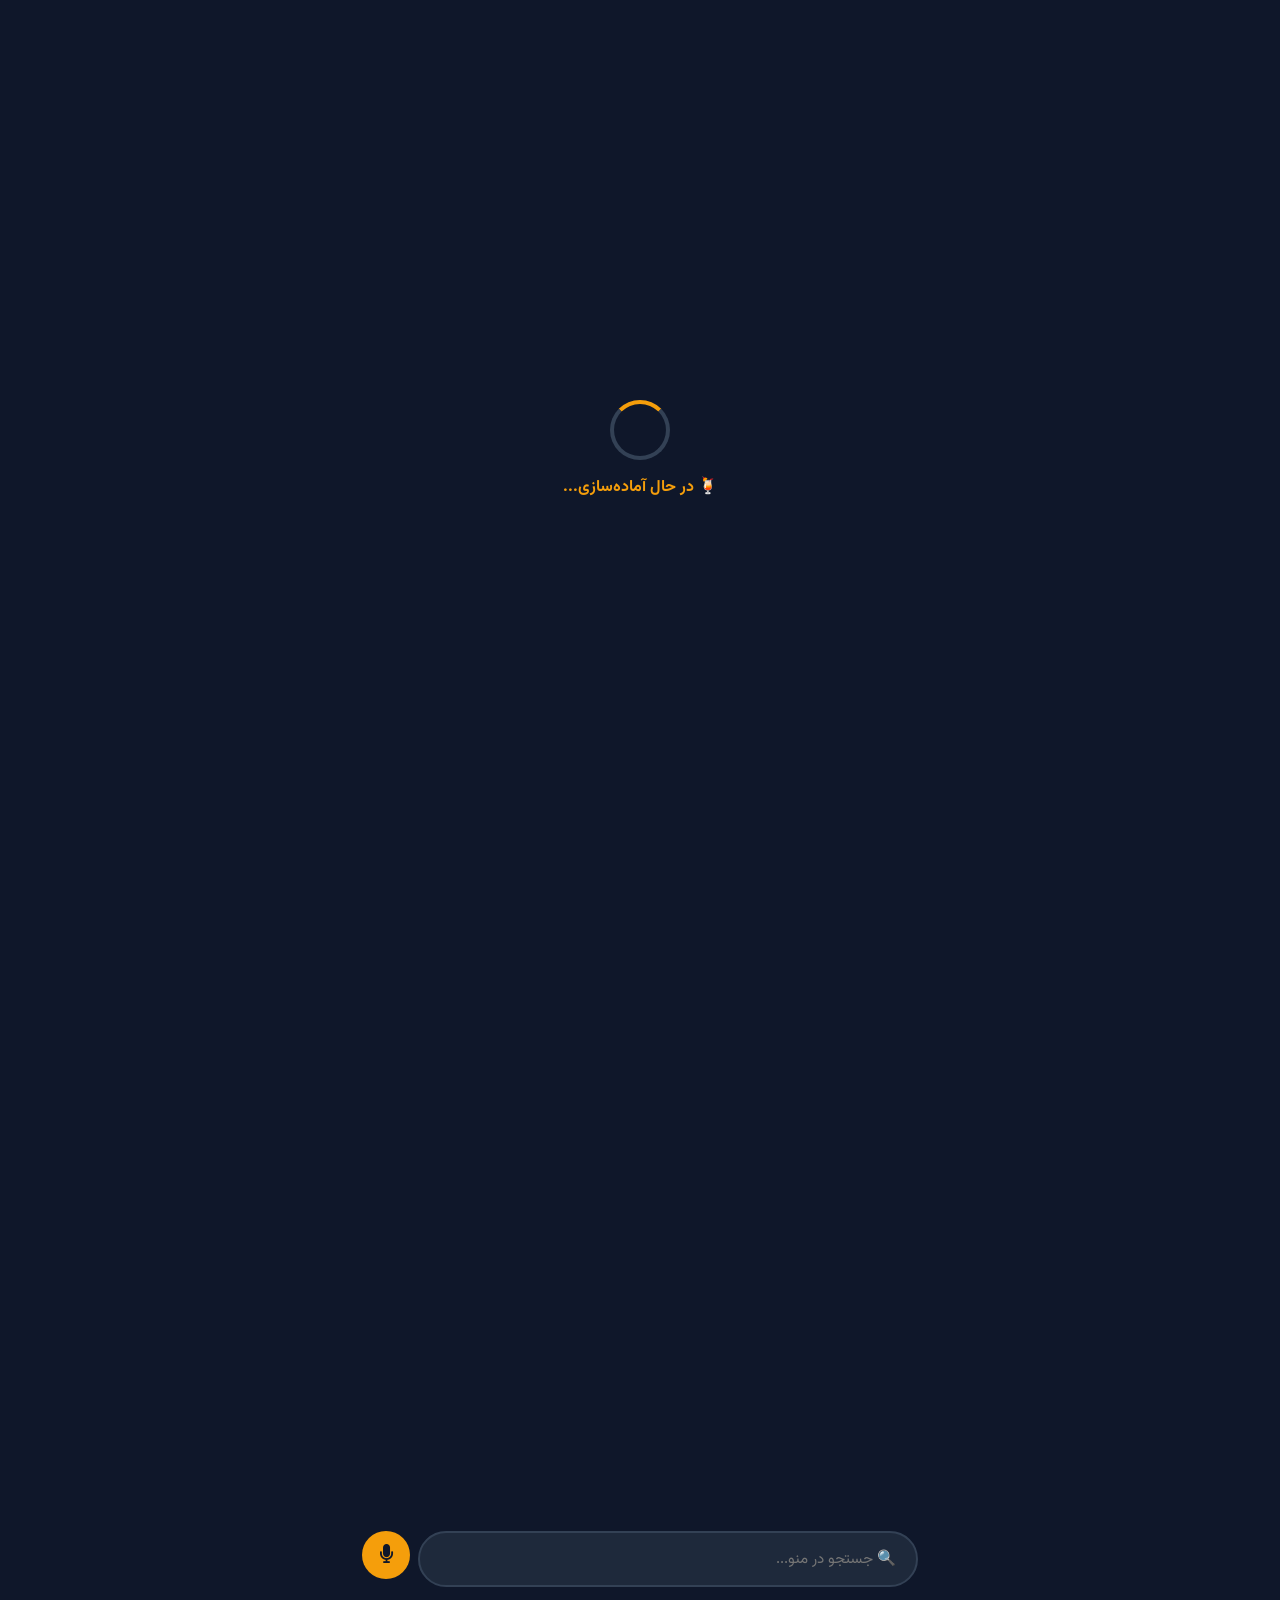
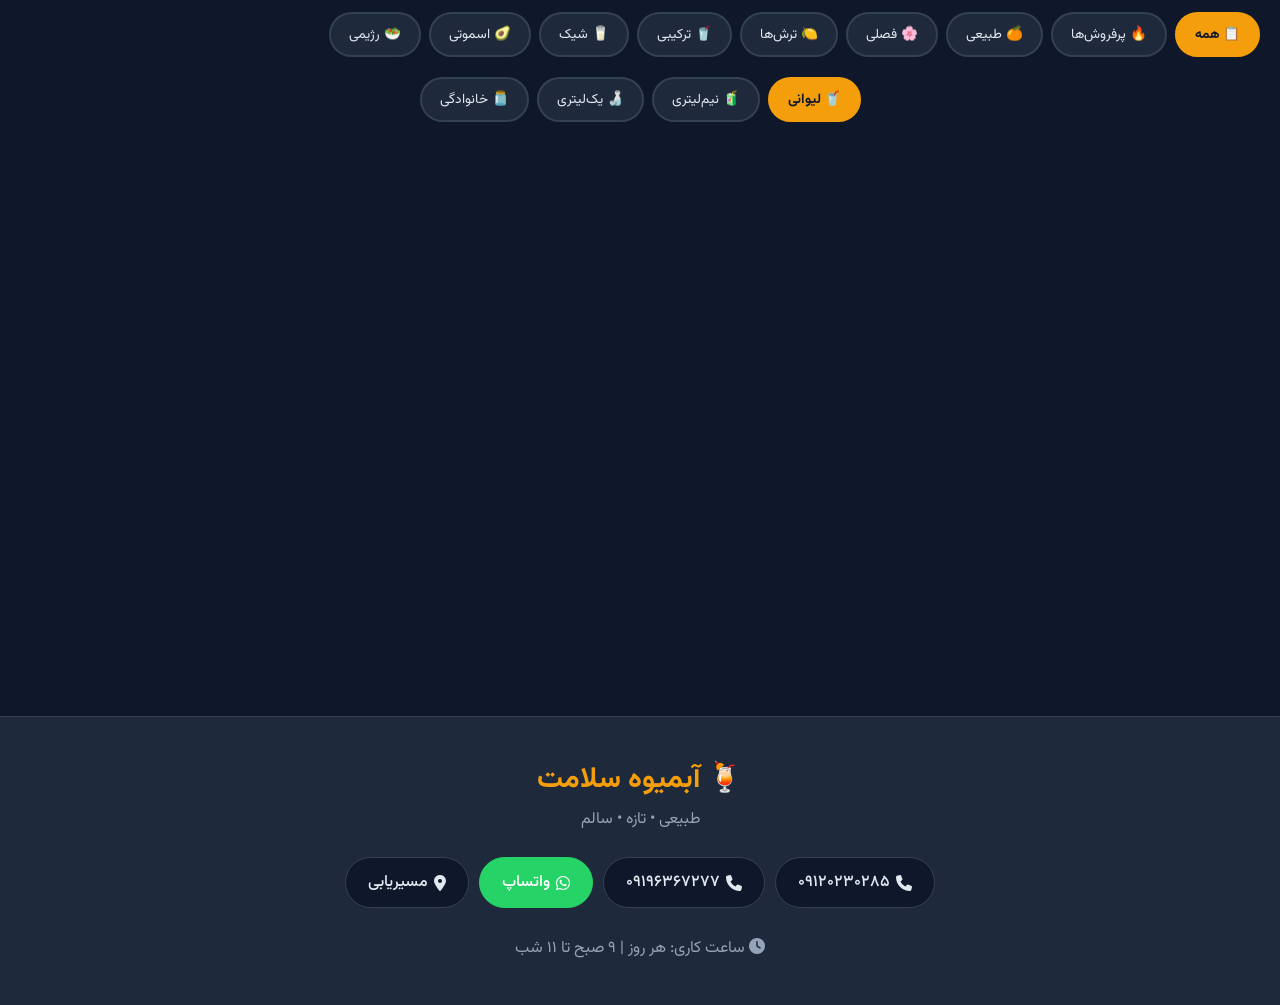
==== commit 91953182: "Update index.html" ====
--- a/index.html
+++ b/index.html
@@ -5,20 +5,15 @@
     <meta name="viewport" content="width=device-width, initial-scale=1.0">
     <title>آبمیوه سلامت | منوی دیجیتال حرفه‌ای</title>
     <meta name="theme-color" content="#0f172a">
+    <meta name="description" content="منوی دیجیتال آبمیوه سلامت - طبیعی، تازه، سالم">
     
-    <!-- Font Awesome -->
     <link rel="stylesheet" href="https://cdnjs.cloudflare.com/ajax/libs/font-awesome/6.4.0/css/all.min.css">
-    
-    <!-- AOS Animation -->
     <link href="https://unpkg.com/aos@2.3.1/dist/aos.css" rel="stylesheet">
-    
-    <!-- Google Fonts -->
     <link href="https://fonts.googleapis.com/css2?family=Vazirmatn:wght@300;400;500;700;900&display=swap" rel="stylesheet">
     
     <style>
         :root {
             --primary: #f59e0b;
-            --primary-dark: #d97706;
             --bg-dark: #0f172a;
             --bg-card: #1e293b;
             --text-light: #e2e8f0;
@@ -26,17 +21,18 @@
             --success: #10b981;
             --danger: #ef4444;
             --purple: #8b5cf6;
+            --blue: #3b82f6;
             --border: #334155;
-            --glass: rgba(30, 41, 59, 0.7);
+            --glass: rgba(15, 23, 42, 0.85);
         }
 
         [data-theme="light"] {
-            --bg-dark: #f1f5f9;
+            --bg-dark: #f8fafc;
             --bg-card: #ffffff;
             --text-light: #1e293b;
             --text-muted: #64748b;
-            --border: #cbd5e1;
-            --glass: rgba(255, 255, 255, 0.7);
+            --border: #e2e8f0;
+            --glass: rgba(255, 255, 255, 0.85);
         }
 
         * { margin: 0; padding: 0; box-sizing: border-box; }
@@ -60,13 +56,14 @@
         ::-webkit-scrollbar-track { background: var(--bg-dark); }
         ::-webkit-scrollbar-thumb { background: var(--primary); border-radius: 10px; }
 
+        /* ========== LOADING ========== */
         .loading-screen {
             position: fixed; top: 0; left: 0;
             width: 100%; height: 100%;
-            background: var(--bg-dark);
+            background: var(--bg-dark); z-index: 9999;
             display: flex; flex-direction: column;
             align-items: center; justify-content: center;
-            z-index: 9999; transition: 0.5s;
+            transition: 0.5s;
         }
         .loading-screen.hidden { opacity: 0; visibility: hidden; }
         .loader {
@@ -79,20 +76,20 @@
         }
         @keyframes spin { 0% { transform: rotate(0deg); } 100% { transform: rotate(360deg); } }
 
+        /* ========== HEADER ========== */
         .header {
             position: fixed; top: 0; left: 0; right: 0;
             background: var(--glass);
             backdrop-filter: blur(20px);
             -webkit-backdrop-filter: blur(20px);
-            padding: 10px 20px;
+            padding: 10px 20px; z-index: 1000;
             display: flex; justify-content: space-between;
             align-items: center;
-            z-index: 1000;
             border-bottom: 1px solid rgba(255,255,255,0.05);
         }
-        .header-brand { display: flex; align-items: center; gap: 8px; }
+        .header-brand { display: flex; align-items: center; gap: 10px; }
         .header-logo {
-            width: 38px; height: 38px;
+            width: 42px; height: 42px;
             border-radius: 50%; border: 2px solid var(--primary);
             object-fit: cover; animation: glow 2s infinite;
         }
@@ -100,123 +97,154 @@
             0%,100% { box-shadow: 0 0 8px rgba(245,158,11,0.3); }
             50% { box-shadow: 0 0 18px rgba(245,158,11,0.6); }
         }
-        .header-name { font-size: 1rem; color: var(--primary); font-weight: 900; }
+        .header-name { font-size: 1.1rem; color: var(--primary); font-weight: 900; }
         .header-actions { display: flex; gap: 8px; align-items: center; }
-        .theme-toggle {
+        .icon-btn {
             background: var(--bg-card); border: 1px solid var(--border);
-            color: var(--text-light); width: 35px; height: 35px;
+            color: var(--text-light); width: 38px; height: 38px;
             border-radius: 50%; cursor: pointer; transition: 0.3s;
             display: flex; align-items: center; justify-content: center;
             font-size: 1rem;
         }
-        .theme-toggle:hover { background: var(--primary); color: var(--bg-dark); transform: rotate(180deg); }
+        .icon-btn:hover { background: var(--primary); color: var(--bg-dark); transform: rotate(180deg); }
         .header-phones { display: flex; gap: 6px; }
         .phone-link {
             color: var(--text-light); text-decoration: none;
             background: var(--bg-card); padding: 6px 12px;
-            border-radius: 50px; font-size: 0.75rem; transition: 0.3s;
-            border: 1px solid var(--border);
+            border-radius: 50px; font-size: 0.75rem;
+            transition: 0.3s; border: 1px solid var(--border);
             display: flex; align-items: center; gap: 4px;
             white-space: nowrap;
         }
         .phone-link:hover { background: var(--primary); color: var(--bg-dark); border-color: var(--primary); }
 
+        /* ========== HERO ========== */
         .hero {
-            min-height: 100vh;
+            min-height: 100vh; position: relative;
             display: flex; align-items: center; justify-content: center;
-            text-align: center; position: relative;
-            padding: 100px 20px 50px;
+            text-align: center; padding: 100px 20px 60px;
         }
         .hero-content { position: relative; z-index: 1; }
         .hero-logo {
             width: 140px; height: 140px;
             border-radius: 50%; border: 4px solid var(--primary);
-            margin-bottom: 20px; animation: float 3s ease-in-out infinite;
-            object-fit: cover;
+            margin-bottom: 20px; object-fit: cover;
+            animation: float 3s ease-in-out infinite;
         }
         @keyframes float {
             0%,100% { transform: translateY(0); }
-            50% { transform: translateY(-12px); }
+            50% { transform: translateY(-15px); }
         }
         .hero h1 {
-            font-size: 2.8rem;
+            font-size: 3rem;
             background: linear-gradient(135deg, var(--primary), #fbbf24);
             -webkit-background-clip: text;
             -webkit-text-fill-color: transparent;
             background-clip: text;
             font-weight: 900; margin-bottom: 8px;
         }
-        .hero-subtitle { font-size: 1.2rem; color: var(--text-muted); margin-bottom: 15px; }
-        
+        .hero-subtitle { font-size: 1.2rem; color: var(--text-muted); margin-bottom: 20px; }
+
+        /* Visitor Counter */
         .visitor-counter {
             display: inline-flex; align-items: center; gap: 8px;
             background: var(--bg-card); border: 1px solid var(--border);
             padding: 10px 20px; border-radius: 50px;
-            margin-bottom: 20px; font-size: 0.9rem;
+            margin-bottom: 25px; font-size: 0.9rem;
         }
         .visitor-dot {
             width: 10px; height: 10px;
             background: var(--success); border-radius: 50%;
             animation: pulse-dot 1.5s infinite;
         }
-        @keyframes pulse-dot {
-            0%,100% { opacity: 1; }
-            50% { opacity: 0.3; }
-        }
+        @keyframes pulse-dot { 0%,100% { opacity: 1; } 50% { opacity: 0.3; } }
         .visitor-count { color: var(--primary); font-weight: 900; }
-        
-        .hero-buttons { display: flex; gap: 10px; justify-content: center; flex-wrap: wrap; margin-bottom: 20px; }
+
+        .hero-buttons { display: flex; gap: 10px; justify-content: center; flex-wrap: wrap; }
         .btn {
-            padding: 12px 28px; border-radius: 50px;
+            padding: 14px 30px; border-radius: 50px;
             text-decoration: none; font-weight: 700;
-            font-size: 0.95rem; transition: 0.3s;
+            font-size: 1rem; transition: 0.3s;
             display: inline-flex; align-items: center; gap: 8px;
+            cursor: pointer; border: none;
+            font-family: 'Vazirmatn';
         }
         .btn-primary { background: var(--primary); color: var(--bg-dark); }
-        .btn-primary:hover { transform: translateY(-3px); box-shadow: 0 12px 30px rgba(245,158,11,0.3); }
-        .btn-outline { border: 2px solid var(--primary); color: var(--primary); }
-        .btn-outline:hover { background: var(--primary); color: var(--bg-dark); }
+        .btn-primary:hover { transform: translateY(-4px); box-shadow: 0 15px 35px rgba(245,158,11,0.3); }
         .btn-whatsapp { background: #25D366; color: white; }
-        .btn-whatsapp:hover { background: #128C7E; transform: translateY(-3px); }
-
+        .btn-whatsapp:hover { background: #128C7E; transform: translateY(-4px); }
+
+        /* ========== DAILY OFFER TIMER ========== */
         .daily-offer {
             background: linear-gradient(135deg, var(--primary), #fbbf24);
-            padding: 15px 20px; text-align: center;
+            padding: 20px; text-align: center;
             color: var(--bg-dark); position: relative; z-index: 1;
-            margin: 0 20px; border-radius: 20px;
-        }
-        .daily-offer h3 { margin-bottom: 8px; }
-        .offer-timer {
-            display: flex; gap: 10px; justify-content: center;
-        }
+            margin: 0 20px; border-radius: 24px;
+        }
+        .daily-offer h3 { margin-bottom: 8px; font-size: 1.2rem; }
+        .offer-timer { display: flex; gap: 10px; justify-content: center; margin-top: 10px; }
         .timer-box {
             background: var(--bg-dark); color: var(--primary);
-            padding: 8px 16px; border-radius: 10px;
-            font-weight: 900; font-size: 1.1rem;
-        }
-
+            padding: 10px 18px; border-radius: 12px;
+            font-weight: 900; font-size: 1.2rem;
+        }
+        .timer-label { font-size: 0.7rem; color: var(--bg-dark); }
+
+        /* ========== RANDOM PICKER ========== */
         .random-picker {
             text-align: center; padding: 25px;
             background: var(--bg-card); margin: 20px;
-            border-radius: 20px; border: 1px solid var(--border);
+            border-radius: 24px; border: 1px solid var(--border);
             position: relative; z-index: 1;
         }
         .random-picker h3 { margin-bottom: 12px; }
         .random-btn {
             background: var(--purple); color: white;
-            border: none; padding: 12px 25px;
+            border: none; padding: 14px 28px;
             border-radius: 50px; cursor: pointer;
             font-family: 'Vazirmatn'; font-weight: 700;
             font-size: 1rem; transition: 0.3s;
             display: inline-flex; align-items: center; gap: 8px;
         }
         .random-btn:hover { transform: translateY(-3px); box-shadow: 0 10px 25px rgba(139,92,246,0.3); }
-        .random-result {
-            margin-top: 15px; font-size: 1.2rem;
-            color: var(--primary); font-weight: 700;
-            min-height: 30px;
-        }
-
+        .random-result { margin-top: 15px; font-size: 1.2rem; color: var(--primary); font-weight: 700; min-height: 30px; }
+
+        /* ========== GOAL FILTER ========== */
+        .goal-filter {
+            display: flex; gap: 10px; justify-content: center;
+            flex-wrap: wrap; padding: 20px;
+            position: relative; z-index: 1; margin: 0 20px;
+        }
+        .goal-btn {
+            background: var(--bg-card); color: var(--text-light);
+            border: 2px solid var(--border); padding: 15px 20px;
+            border-radius: 20px; cursor: pointer;
+            font-family: 'Vazirmatn'; transition: 0.3s;
+            text-align: center; min-width: 110px;
+        }
+        .goal-btn:hover { border-color: var(--primary); transform: translateY(-3px); }
+        .goal-btn.active {
+            background: var(--primary); color: var(--bg-dark);
+            border-color: var(--primary); font-weight: 700;
+        }
+        .goal-icon { font-size: 2rem; display: block; margin-bottom: 5px; }
+        .goal-label { font-size: 0.8rem; }
+
+        /* ========== VIEW TOGGLE ========== */
+        .view-toggle {
+            display: flex; justify-content: center; gap: 8px;
+            padding: 10px 20px; position: relative; z-index: 1;
+        }
+        .view-btn {
+            background: var(--bg-card); color: var(--text-muted);
+            border: 1px solid var(--border); padding: 10px 18px;
+            border-radius: 12px; cursor: pointer;
+            font-family: 'Vazirmatn'; transition: 0.3s; font-size: 0.85rem;
+            display: flex; align-items: center; gap: 6px;
+        }
+        .view-btn.active { background: var(--primary); color: var(--bg-dark); border-color: var(--primary); font-weight: 700; }
+
+        /* ========== SEARCH WITH VOICE ========== */
         .search-box {
             padding: 15px 20px; display: flex;
             justify-content: center; gap: 8px;
@@ -224,109 +252,132 @@
         }
         #search {
             width: 100%; max-width: 500px;
-            padding: 12px 18px; border-radius: 50px;
+            padding: 14px 20px; border-radius: 50px;
             border: 2px solid var(--border);
             background: var(--bg-card); color: var(--text-light);
-            font-family: 'Vazirmatn'; font-size: 0.9rem;
+            font-family: 'Vazirmatn'; font-size: 0.95rem;
             transition: 0.3s;
         }
-        #search:focus { outline: none; border-color: var(--primary); box-shadow: 0 0 20px rgba(245,158,11,0.15); }
+        #search:focus { outline: none; border-color: var(--primary); box-shadow: 0 0 25px rgba(245,158,11,0.15); }
         .voice-btn {
             background: var(--primary); color: var(--bg-dark);
-            border: none; width: 45px; height: 45px;
-            border-radius: 50%; cursor: pointer; font-size: 1.1rem;
-            transition: 0.3s;
+            border: none; width: 48px; height: 48px;
+            border-radius: 50%; cursor: pointer;
+            font-size: 1.2rem; transition: 0.3s;
+            display: flex; align-items: center; justify-content: center;
         }
         .voice-btn:hover { transform: scale(1.1); }
         .voice-btn.listening { animation: pulse-btn 1s infinite; background: var(--danger); color: white; }
-        @keyframes pulse-btn {
-            0%,100% { transform: scale(1); }
-            50% { transform: scale(1.15); }
-        }
-
+        @keyframes pulse-btn { 0%,100% { transform: scale(1); } 50% { transform: scale(1.15); } }
+
+        /* ========== CATEGORIES ========== */
         .categories {
-            display: flex; gap: 6px; padding: 10px 20px;
+            display: flex; gap: 8px; padding: 10px 20px;
             overflow-x: auto; flex-wrap: nowrap;
             position: relative; z-index: 1;
         }
         .cat-btn {
             background: var(--bg-card); color: var(--text-light);
-            border: 2px solid var(--border); padding: 8px 16px;
+            border: 2px solid var(--border); padding: 10px 18px;
             border-radius: 50px; cursor: pointer;
             font-family: 'Vazirmatn'; white-space: nowrap;
-            transition: 0.3s; font-size: 0.8rem;
+            transition: 0.3s; font-size: 0.85rem;
+            display: flex; align-items: center; gap: 6px;
         }
         .cat-btn.active { background: var(--primary); color: var(--bg-dark); border-color: var(--primary); font-weight: 700; }
         .cat-btn:hover { border-color: var(--primary); }
 
+        /* ========== SIZES ========== */
         .sizes {
-            display: flex; justify-content: center; gap: 6px;
+            display: flex; justify-content: center; gap: 8px;
             padding: 10px 20px; flex-wrap: wrap;
             position: relative; z-index: 1;
         }
         .size-btn {
             background: var(--bg-card); color: var(--text-light);
-            border: 2px solid var(--border); padding: 8px 16px;
+            border: 2px solid var(--border); padding: 10px 18px;
             border-radius: 50px; cursor: pointer;
-            font-family: 'Vazirmatn'; transition: 0.3s; font-size: 0.8rem;
+            font-family: 'Vazirmatn'; transition: 0.3s; font-size: 0.85rem;
         }
         .size-btn.active { background: var(--primary); color: var(--bg-dark); border-color: var(--primary); font-weight: 700; }
-        .size-btn:hover { border-color: var(--primary); }
-
+
+        /* ========== MENU ========== */
         .menu {
             padding: 20px; display: grid;
-            grid-template-columns: repeat(auto-fill, minmax(280px, 1fr));
             gap: 20px; max-width: 1200px; margin: 0 auto;
             position: relative; z-index: 1;
         }
-        .menu-item {
-            background: var(--bg-card); border-radius: 20px;
-            padding: 20px; border: 1px solid var(--border);
+        .menu.grid-view { grid-template-columns: repeat(auto-fill, minmax(280px, 1fr)); }
+        .menu.grid-view .menu-item {
+            background: var(--bg-card); border-radius: 24px;
+            overflow: hidden; border: 1px solid var(--border);
             transition: 0.3s; cursor: pointer;
-        }
-        .menu-item:hover {
-            transform: translateY(-5px);
+            display: flex; flex-direction: column;
+        }
+        .menu.grid-view .menu-item:hover {
+            transform: translateY(-8px);
+            box-shadow: 0 20px 40px rgba(0,0,0,0.3);
             border-color: var(--primary);
-            box-shadow: 0 15px 30px rgba(0,0,0,0.25);
-        }
-        .menu-item img {
-            width: 100%; height: 180px;
-            object-fit: cover; border-radius: 15px;
-            margin-bottom: 12px;
-        }
-        .menu-item h3 { color: var(--primary); font-size: 1.1rem; margin-bottom: 4px; }
-        .menu-item .stars { color: var(--primary); font-size: 0.8rem; margin-bottom: 4px; }
-        .menu-item .tag {
+        }
+        .menu.grid-view .menu-item img { width: 100%; height: 220px; object-fit: cover; }
+        .menu.grid-view .item-info { padding: 18px; flex: 1; display: flex; flex-direction: column; }
+        .menu.grid-view .item-info h3 { color: var(--primary); font-size: 1.2rem; margin-bottom: 4px; }
+        .menu.grid-view .item-info .stars { color: var(--primary); font-size: 0.8rem; margin-bottom: 4px; }
+        .menu.grid-view .item-info .tag {
+            display: inline-block; background: var(--bg-dark);
+            color: var(--text-muted); padding: 4px 12px;
+            border-radius: 12px; font-size: 0.75rem; margin: 5px 0;
+        }
+        .menu.grid-view .item-info .desc { color: var(--text-muted); font-size: 0.85rem; margin: 8px 0; line-height: 1.7; }
+        .menu.grid-view .item-info .calories { color: var(--text-muted); font-size: 0.75rem; margin: 4px 0; }
+        .menu.grid-view .item-info .price { color: var(--success); font-size: 1.3rem; font-weight: 700; margin-top: auto; }
+
+        .menu.list-view { grid-template-columns: 1fr; max-width: 800px; }
+        .menu.list-view .menu-item {
+            background: var(--bg-card); border-radius: 16px;
+            border: 1px solid var(--border); transition: 0.3s;
+            cursor: pointer; display: flex; align-items: center;
+            padding: 15px; gap: 20px;
+        }
+        .menu.list-view .menu-item:hover { border-color: var(--primary); background: rgba(245,158,11,0.03); }
+        .menu.list-view .menu-item img {
+            width: 130px; height: 130px;
+            border-radius: 16px; object-fit: cover; flex-shrink: 0;
+        }
+        .menu.list-view .item-info { flex: 1; }
+        .menu.list-view .item-info h3 { color: var(--primary); font-size: 1.1rem; margin-bottom: 4px; }
+        .menu.list-view .item-info .stars { color: var(--primary); font-size: 0.75rem; }
+        .menu.list-view .item-info .tag {
             display: inline-block; background: var(--bg-dark);
             color: var(--text-muted); padding: 3px 10px;
-            border-radius: 12px; font-size: 0.7rem; margin: 4px 0;
-        }
-        .menu-item .desc { color: var(--text-muted); font-size: 0.8rem; margin: 6px 0; line-height: 1.6; }
-        .menu-item .calories {
+            border-radius: 10px; font-size: 0.7rem; margin: 4px 0;
+        }
+        .menu.list-view .item-info .desc { color: var(--text-muted); font-size: 0.8rem; margin: 4px 0; }
+        .menu.list-view .item-info .calories { color: var(--text-muted); font-size: 0.7rem; }
+        .menu.list-view .item-info .price { color: var(--success); font-size: 1.1rem; font-weight: 700; }
+
+        /* Goal Badge */
+        .goal-badge {
             display: inline-flex; align-items: center; gap: 4px;
-            color: var(--text-muted); font-size: 0.75rem;
-            margin: 4px 0;
-        }
-        .menu-item .price { color: var(--success); font-size: 1.2rem; font-weight: 700; margin-top: 8px; }
-        .menu-item .size-label { color: #64748b; font-size: 0.7rem; }
-
+            padding: 4px 10px; border-radius: 20px;
+            font-size: 0.7rem; font-weight: 700; margin: 0 3px;
+        }
+        .goal-badge.energy { background: #fbbf24; color: #000; }
+        .goal-badge.diet { background: #10b981; color: #fff; }
+        .goal-badge.immunity { background: #8b5cf6; color: #fff; }
+        .goal-badge.thirst { background: #3b82f6; color: #fff; }
+
+        /* ========== REVIEWS ========== */
         .reviews-section {
             padding: 50px 20px; background: var(--bg-card);
             position: relative; z-index: 1;
         }
-        .reviews-section h2 {
-            text-align: center; color: var(--primary);
-            font-size: 2rem; margin-bottom: 30px;
-        }
+        .reviews-section h2 { text-align: center; color: var(--primary); font-size: 2rem; margin-bottom: 30px; }
         .reviews-grid {
-            display: grid;
-            grid-template-columns: repeat(auto-fill, minmax(280px, 1fr));
+            display: grid; grid-template-columns: repeat(auto-fill, minmax(280px, 1fr));
             gap: 20px; max-width: 1000px; margin: 0 auto;
         }
-        .review-card {
-            background: var(--bg-dark); padding: 20px;
-            border-radius: 18px; border: 1px solid var(--border);
-        }
+        .review-card { background: var(--bg-dark); padding: 20px; border-radius: 18px; border: 1px solid var(--border); }
         .review-header { display: flex; align-items: center; gap: 12px; margin-bottom: 12px; }
         .review-avatar {
             width: 45px; height: 45px; border-radius: 50%;
@@ -338,16 +389,15 @@
         .review-stars { color: var(--primary); font-size: 0.85rem; }
         .review-text { color: var(--text-muted); font-size: 0.85rem; line-height: 1.7; }
 
+        /* ========== QR CODE ========== */
         .qr-section {
             text-align: center; padding: 40px 20px;
             position: relative; z-index: 1;
         }
         .qr-section h3 { color: var(--primary); margin-bottom: 15px; }
-        .qr-box {
-            background: white; padding: 15px;
-            border-radius: 15px; display: inline-block;
-        }
-
+        .qr-box { background: white; padding: 15px; border-radius: 15px; display: inline-block; }
+
+        /* ========== MODAL ========== */
         .modal {
             display: none; position: fixed;
             top: 0; left: 0; width: 100%; height: 100%;
@@ -357,7 +407,7 @@
         .modal.active { display: flex; align-items: center; justify-content: center; }
         .modal-content {
             background: var(--bg-card); border-radius: 25px;
-            padding: 30px; max-width: 450px; width: 92%;
+            padding: 30px; max-width: 500px; width: 92%;
             text-align: center; position: relative;
             animation: modalIn 0.3s ease;
         }
@@ -366,23 +416,22 @@
             to { transform: translateY(0); opacity: 1; }
         }
         .modal-close {
-            position: absolute; top: 12px; left: 12px;
+            position: absolute; top: 15px; left: 15px;
             font-size: 1.5rem; color: var(--text-muted);
-            cursor: pointer; width: 35px; height: 35px;
+            cursor: pointer; width: 38px; height: 38px;
             border-radius: 50%; background: var(--bg-dark);
             display: flex; align-items: center; justify-content: center;
             transition: 0.3s; border: none;
         }
-        .modal-close:hover { color: var(--danger); }
+        .modal-close:hover { color: var(--danger); background: var(--border); }
         .modal img {
-            width: 150px; height: 150px; border-radius: 50%;
+            width: 180px; height: 180px; border-radius: 50%;
             object-fit: cover; border: 4px solid var(--primary);
             margin-bottom: 15px;
         }
         .modal h2 { color: var(--primary); margin-bottom: 6px; }
-        .modal .stars { color: var(--primary); margin-bottom: 8px; }
+        .modal .stars { color: var(--primary); margin-bottom: 8px; font-size: 1.1rem; }
         .modal .desc { color: var(--text-muted); margin-bottom: 12px; line-height: 1.8; }
-        .modal .calories { color: var(--text-muted); margin-bottom: 12px; }
         .modal-prices {
             background: var(--bg-dark); padding: 15px;
             border-radius: 12px; text-align: right; margin-bottom: 15px;
@@ -393,12 +442,12 @@
             color: var(--text-light);
         }
         .modal-btns { display: flex; gap: 8px; justify-content: center; flex-wrap: wrap; }
-        .modal-btns .btn { font-size: 0.85rem; padding: 10px 18px; }
-
+
+        /* ========== FOOTER ========== */
         .footer {
             background: var(--bg-card); padding: 40px 20px;
             text-align: center; border-top: 1px solid var(--border);
-            position: relative; z-index: 1;
+            position: relative; z-index: 1; margin-top: 20px;
         }
         .footer h2 { color: var(--primary); font-size: 1.8rem; margin-bottom: 5px; }
         .footer .slogan { color: var(--text-muted); margin-bottom: 25px; }
@@ -413,19 +462,21 @@
         .footer-phone:hover { background: var(--primary); color: var(--bg-dark); border-color: var(--primary); transform: translateY(-2px); }
         .footer-whatsapp { background: #25D366 !important; color: white !important; border-color: #25D366 !important; }
         .footer-whatsapp:hover { background: #128C7E !important; }
-        .work-time { color: var(--text-muted); line-height: 2; font-size: 0.95rem; }
-
+        .work-time { color: var(--text-muted); line-height: 2; }
+
+        /* ========== SCROLL TOP ========== */
         #scrollTop {
             position: fixed; bottom: 25px; left: 25px;
             background: var(--primary); color: var(--bg-dark);
-            border: none; width: 48px; height: 48px;
+            border: none; width: 50px; height: 50px;
             border-radius: 50%; cursor: pointer;
-            font-size: 1.2rem; display: none;
+            font-size: 1.3rem; display: none;
             z-index: 999; transition: 0.3s;
             box-shadow: 0 5px 20px rgba(245,158,11,0.3);
         }
-        #scrollTop:hover { transform: translateY(-4px); }
-
+        #scrollTop:hover { transform: translateY(-5px); }
+
+        /* ========== TOAST ========== */
         .toast {
             position: fixed; bottom: 30px; right: 50%;
             transform: translateX(50%);
@@ -444,35 +495,38 @@
             to { opacity: 0; }
         }
 
+        /* ========== RESPONSIVE ========== */
         @media (max-width: 768px) {
             .hero h1 { font-size: 2rem; }
-            .menu { grid-template-columns: 1fr; padding: 10px; }
+            .menu.grid-view { grid-template-columns: 1fr; }
+            .menu.list-view .menu-item { flex-direction: column; text-align: center; }
+            .menu.list-view .menu-item img { width: 100%; height: 180px; }
             .header-phones .phone-link span { display: none; }
+            .goal-filter { gap: 5px; }
+            .goal-btn { min-width: 75px; padding: 10px 12px; }
             .modal-content { padding: 20px; }
         }
     </style>
 </head>
 <body>
 
-    <!-- ذرات طلایی پس‌زمینه -->
+    <!-- ذرات طلایی -->
     <canvas id="particles-canvas"></canvas>
 
-    <!-- Loading -->
+    <!-- لودینگ -->
     <div class="loading-screen" id="loadingScreen">
         <div class="loader"></div>
         <p style="color:var(--primary);font-weight:700;">🍹 در حال آماده‌سازی...</p>
     </div>
 
-    <!-- Header -->
+    <!-- هدر -->
     <header class="header">
         <div class="header-brand">
             <img src="logo.png.jpg" alt="لوگو" class="header-logo" onerror="this.style.background='var(--primary)'">
             <span class="header-name">آبمیوه سلامت</span>
         </div>
         <div class="header-actions">
-            <button class="theme-toggle" onclick="toggleTheme()" title="تغییر تم">
-                <i class="fas fa-sun"></i>
-            </button>
+            <button class="icon-btn" onclick="toggleTheme()" title="تغییر تم"><i class="fas fa-sun"></i></button>
             <div class="header-phones">
                 <a href="tel:09120230285" class="phone-link"><i class="fas fa-phone"></i> <span>۰۹۱۲۰۲۳۰۲۸۵</span></a>
                 <a href="tel:09196367277" class="phone-link"><i class="fas fa-phone"></i> <span>۰۹۱۹۶۳۶۷۲۷۷</span></a>
@@ -480,20 +534,18 @@
         </div>
     </header>
 
-    <!-- Hero -->
+    <!-- هیرو -->
     <section class="hero">
         <div class="hero-content" data-aos="fade-up">
-            <img src="logo.png.jpg" alt="آبمیوه سلامت" class="hero-logo" onerror="this.style.background='var(--primary)'">
+            <img src="logo.png.jpg" alt="لوگو" class="hero-logo" onerror="this.style.background='var(--primary)'">
             <h1>آبمیوه سلامت</h1>
             <p class="hero-subtitle">🍃 طبیعی • تازه • سالم</p>
-            
             <div class="visitor-counter">
                 <div class="visitor-dot"></div>
                 <span>امروز</span>
                 <span class="visitor-count" id="visitorCount">۱۲,۴۵۸</span>
                 <span>نفر از ما خرید کردن 🎉</span>
             </div>
-            
             <div class="hero-buttons">
                 <a href="#menu-section" class="btn btn-primary"><i class="fas fa-glass-cheers"></i> مشاهده منو</a>
                 <a href="https://wa.me/989120230285" target="_blank" class="btn btn-whatsapp"><i class="fab fa-whatsapp"></i> سفارش واتساپ</a>
@@ -501,35 +553,46 @@
         </div>
     </section>
 
-    <!-- Daily Offer -->
+    <!-- تخفیف روزانه -->
     <div class="daily-offer" data-aos="fade-up">
         <h3>🎉 تخفیف ویژه امروز - ۲۰٪ روی همه شیک‌ها!</h3>
-        <p style="margin-bottom:8px;">تا پایان تخفیف:</p>
+        <p class="timer-label">تا پایان تخفیف:</p>
         <div class="offer-timer">
-            <div class="timer-box" id="offerHours">۰۰</div>
-            <span style="font-weight:900;">:</span>
-            <div class="timer-box" id="offerMinutes">۰۰</div>
-            <span style="font-weight:900;">:</span>
-            <div class="timer-box" id="offerSeconds">۰۰</div>
+            <div><div class="timer-box" id="offerHours">۰۰</div><div class="timer-label">ساعت</div></div>
+            <div><div class="timer-box" id="offerMinutes">۰۰</div><div class="timer-label">دقیقه</div></div>
+            <div><div class="timer-box" id="offerSeconds">۰۰</div><div class="timer-label">ثانیه</div></div>
         </div>
     </div>
 
-    <!-- Random Picker -->
+    <!-- انتخاب تصادفی -->
     <div class="random-picker" data-aos="fade-up">
         <h3>🤔 امروز چی بخورم؟</h3>
         <button class="random-btn" onclick="pickRandom()"><i class="fas fa-random"></i> انتخاب تصادفی</button>
         <div class="random-result" id="randomResult"></div>
     </div>
 
-    <!-- Search -->
+    <!-- فیلتر هدف -->
+    <div class="goal-filter" data-aos="fade-up">
+        <button class="goal-btn active" data-goal="all"><span class="goal-icon">📋</span><span class="goal-label">همه</span></button>
+        <button class="goal-btn" data-goal="energy"><span class="goal-icon">⚡</span><span class="goal-label">انرژی</span></button>
+        <button class="goal-btn" data-goal="diet"><span class="goal-icon">🥗</span><span class="goal-label">کاهش وزن</span></button>
+        <button class="goal-btn" data-goal="immunity"><span class="goal-icon">🛡️</span><span class="goal-label">تقویت ایمنی</span></button>
+        <button class="goal-btn" data-goal="thirst"><span class="goal-icon">💧</span><span class="goal-label">رفع تشنگی</span></button>
+    </div>
+
+    <!-- تغییر حالت نمایش -->
+    <div class="view-toggle" data-aos="fade-up">
+        <button class="view-btn active" data-view="grid"><i class="fas fa-th-large"></i> کارتی</button>
+        <button class="view-btn" data-view="list"><i class="fas fa-list"></i> لیستی</button>
+    </div>
+
+    <!-- جستجو -->
     <div class="search-box">
         <input type="text" id="search" placeholder="🔍 جستجو در منو...">
-        <button class="voice-btn" id="voiceBtn" onclick="startVoiceSearch()" title="جستجوی صوتی">
-            <i class="fas fa-microphone"></i>
-        </button>
-    </div>
-
-    <!-- Categories -->
+        <button class="voice-btn" id="voiceBtn" onclick="startVoiceSearch()" title="جستجوی صوتی"><i class="fas fa-microphone"></i></button>
+    </div>
+
+    <!-- دسته‌بندی -->
     <div class="categories" id="menu-section">
         <button class="cat-btn active" data-cat="all">📋 همه</button>
         <button class="cat-btn" data-cat="پرفروش‌ها">🔥 پرفروش‌ها</button>
@@ -542,7 +605,7 @@
         <button class="cat-btn" data-cat="رژیمی">🥗 رژیمی</button>
     </div>
 
-    <!-- Sizes -->
+    <!-- سایز -->
     <div class="sizes">
         <button class="size-btn active" data-size="لیوانی">🥤 لیوانی</button>
         <button class="size-btn" data-size="نیم‌لیتری">🧃 نیم‌لیتری</button>
@@ -550,42 +613,24 @@
         <button class="size-btn" data-size="یک‌ونیم‌لیتری">🫙 خانوادگی</button>
     </div>
 
-    <!-- Menu -->
-    <section class="menu"><div id="menu-list"></div></section>
-
-    <!-- Reviews -->
+    <!-- منو -->
+    <section class="menu grid-view" id="menu-list"></section>
+
+    <!-- نظرات -->
     <section class="reviews-section" data-aos="fade-up">
         <h2>⭐ نظرات مشتریان</h2>
         <div class="reviews-grid">
             <div class="review-card">
-                <div class="review-header">
-                    <div class="review-avatar">م</div>
-                    <div>
-                        <div class="review-name">مریم رضایی</div>
-                        <div class="review-stars">⭐⭐⭐⭐⭐</div>
-                    </div>
-                </div>
+                <div class="review-header"><div class="review-avatar">م</div><div><div class="review-name">مریم رضایی</div><div class="review-stars">⭐⭐⭐⭐⭐</div></div></div>
                 <p class="review-text">بهترین آبمیوه‌ای که تا حالا خوردم! آووکادو پسته‌شون فوق‌العاده‌ست 👌</p>
             </div>
             <div class="review-card">
-                <div class="review-header">
-                    <div class="review-avatar">ع</div>
-                    <div>
-                        <div class="review-name">علی محمدی</div>
-                        <div class="review-stars">⭐⭐⭐⭐⭐</div>
-                    </div>
-                </div>
+                <div class="review-header"><div class="review-avatar">ع</div><div><div class="review-name">علی محمدی</div><div class="review-stars">⭐⭐⭐⭐⭐</div></div></div>
                 <p class="review-text">کیفیت عالی، قیمت مناسب. شیر پسته‌شون یه چیز دیگه‌ست! 😍</p>
             </div>
             <div class="review-card">
-                <div class="review-header">
-                    <div class="review-avatar">س</div>
-                    <div>
-                        <div class="review-name">سارا احمدی</div>
-                        <div class="review-stars">⭐⭐⭐⭐⭐</div>
-                    </div>
-                </div>
-                <p class="review-text">منوی دیجیتالشون خیلی باحاله! راحت میتونم ببینم چی دارن 👍</p>
+                <div class="review-header"><div class="review-avatar">س</div><div><div class="review-name">سارا احمدی</div><div class="review-stars">⭐⭐⭐⭐⭐</div></div></div>
+                <p class="review-text">منوی دیجیتالشون خیلی باحاله! راحت میتونم انتخاب کنم 👍</p>
             </div>
         </div>
     </section>
@@ -597,7 +642,7 @@
         <p style="color:var(--text-muted);margin-top:10px;">با دوربین گوشی اسکن کنید</p>
     </div>
 
-    <!-- Footer -->
+    <!-- فوتر -->
     <footer class="footer">
         <h2>🍹 آبمیوه سلامت</h2>
         <p class="slogan">طبیعی • تازه • سالم</p>
@@ -610,10 +655,10 @@
         <div class="work-time"><i class="fas fa-clock"></i> ساعت کاری: هر روز | ۹ صبح تا ۱۱ شب</div>
     </footer>
 
-    <!-- Scroll Top -->
+    <!-- اسکرول به بالا -->
     <button id="scrollTop" onclick="window.scrollTo({top:0,behavior:'smooth'})">⬆</button>
 
-    <!-- Modal -->
+    <!-- مودال -->
     <div class="modal" id="modal">
         <div class="modal-content">
             <button class="modal-close" onclick="closeModal()">✕</button>
@@ -621,7 +666,7 @@
             <h2 id="modalTitle"></h2>
             <div class="stars" id="modalStars"></div>
             <p class="desc" id="modalDesc"></p>
-            <p class="calories" id="modalCalories"></p>
+            <p style="color:var(--text-muted);margin-bottom:12px;" id="modalCalories"></p>
             <div class="modal-prices" id="modalPrices"></div>
             <div class="modal-btns">
                 <a href="tel:09120230285" class="btn btn-primary"><i class="fas fa-phone"></i> تماس بگیرید</a>
@@ -630,282 +675,180 @@
         </div>
     </div>
 
-    <!-- Scripts -->
     <script src="https://unpkg.com/aos@2.3.1/dist/aos.js"></script>
     <script src="https://cdn.jsdelivr.net/npm/qrcodejs@1.0.0/qrcode.min.js"></script>
     <script>
-        // ========== ذرات طلایی پس‌زمینه ==========
-        (function() {
-            var canvas = document.getElementById('particles-canvas');
-            var ctx = canvas.getContext('2d');
-            var particles = [];
-            var particleCount = 35;
-            
-            function resize() {
-                canvas.width = window.innerWidth;
-                canvas.height = window.innerHeight;
+        // ========== ذرات طلایی ==========
+        (function(){
+            var c=document.getElementById('particles-canvas'),ctx=c.getContext('2d'),p=[];
+            function r(){c.width=innerWidth;c.height=innerHeight}
+            addEventListener('resize',r);r();
+            for(var i=0;i<35;i++)p.push({x:Math.random()*c.width,y:Math.random()*c.height,rad:Math.random()*3+1,sx:(Math.random()-0.5)*0.5,sy:(Math.random()-0.5)*0.5,op:Math.random()*0.4+0.1});
+            function a(){
+                ctx.clearRect(0,0,c.width,c.height);
+                p.forEach(function(o){ctx.beginPath();ctx.arc(o.x,o.y,o.rad,0,Math.PI*2);ctx.fillStyle='rgba(245,158,11,'+o.op+')';ctx.fill();o.x+=o.sx;o.y+=o.sy;if(o.x<0||o.x>c.width)o.sx*=-1;if(o.y<0||o.y>c.height)o.sy*=-1});
+                for(var i=0;i<p.length;i++)for(var j=i+1;j<p.length;j++){var dx=p[i].x-p[j].x,dy=p[i].y-p[j].y,dist=Math.sqrt(dx*dx+dy*dy);if(dist<120){ctx.beginPath();ctx.moveTo(p[i].x,p[i].y);ctx.lineTo(p[j].x,p[j].y);ctx.strokeStyle='rgba(245,158,11,'+(0.08*(1-dist/120))+')';ctx.lineWidth=0.5;ctx.stroke()}}
+                requestAnimationFrame(a);
             }
-            window.addEventListener('resize', resize);
-            resize();
-            
-            for (var i = 0; i < particleCount; i++) {
-                particles.push({
-                    x: Math.random() * canvas.width,
-                    y: Math.random() * canvas.height,
-                    radius: Math.random() * 3 + 1,
-                    speedX: (Math.random() - 0.5) * 0.5,
-                    speedY: (Math.random() - 0.5) * 0.5,
-                    opacity: Math.random() * 0.4 + 0.1
-                });
-            }
-            
-            function animateParticles() {
-                ctx.clearRect(0, 0, canvas.width, canvas.height);
-                
-                particles.forEach(function(p) {
-                    ctx.beginPath();
-                    ctx.arc(p.x, p.y, p.radius, 0, Math.PI * 2);
-                    ctx.fillStyle = 'rgba(245, 158, 11, ' + p.opacity + ')';
-                    ctx.fill();
-                    
-                    p.x += p.speedX;
-                    p.y += p.speedY;
-                    
-                    if (p.x < 0 || p.x > canvas.width) p.speedX *= -1;
-                    if (p.y < 0 || p.y > canvas.height) p.speedY *= -1;
-                });
-                
-                for (var i = 0; i < particles.length; i++) {
-                    for (var j = i + 1; j < particles.length; j++) {
-                        var dx = particles[i].x - particles[j].x;
-                        var dy = particles[i].y - particles[j].y;
-                        var distance = Math.sqrt(dx * dx + dy * dy);
-                        
-                        if (distance < 120) {
-                            ctx.beginPath();
-                            ctx.moveTo(particles[i].x, particles[i].y);
-                            ctx.lineTo(particles[j].x, particles[j].y);
-                            ctx.strokeStyle = 'rgba(245, 158, 11, ' + (0.08 * (1 - distance/120)) + ')';
-                            ctx.lineWidth = 0.5;
-                            ctx.stroke();
-                        }
-                    }
-                }
-                
-                requestAnimationFrame(animateParticles);
-            }
-            
-            animateParticles();
-            
-            var mouse = { x: -1000, y: -1000 };
-            document.addEventListener('mousemove', function(e) {
-                mouse.x = e.clientX;
-                mouse.y = e.clientY;
-                
-                particles.forEach(function(p) {
-                    var dx = p.x - mouse.x;
-                    var dy = p.y - mouse.y;
-                    var dist = Math.sqrt(dx * dx + dy * dy);
-                    if (dist < 100) {
-                        p.speedX += dx * 0.002;
-                        p.speedY += dy * 0.002;
-                    }
-                });
-            });
-            
-            document.addEventListener('click', function(e) {
-                for (var i = 0; i < 3; i++) {
-                    particles.push({
-                        x: e.clientX,
-                        y: e.clientY,
-                        radius: Math.random() * 3 + 1,
-                        speedX: (Math.random() - 0.5) * 2,
-                        speedY: (Math.random() - 0.5) * 2,
-                        opacity: Math.random() * 0.5 + 0.2
-                    });
-                }
-            });
+            a();
+            var m={x:-1e3,y:-1e3};
+            addEventListener('mousemove',function(e){m.x=e.clientX;m.y=e.clientY;p.forEach(function(o){var dx=o.x-m.x,dy=o.y-m.y,dist=Math.sqrt(dx*dx+dy*dy);if(dist<100){o.sx+=dx*0.002;o.sy+=dy*0.002}})});
+            addEventListener('click',function(e){for(var i=0;i<3;i++)p.push({x:e.clientX,y:e.clientY,rad:Math.random()*3+1,sx:(Math.random()-0.5)*2,sy:(Math.random()-0.5)*2,op:Math.random()*0.5+0.2})});
         })();
 
-        // ========== DATA ==========
-        const menuData = [
-            { name: "آووکادو پسته", image: "assets/images/Avocado.jpeg", description: "ترکیب خامه‌ای آووکادو با پسته تازه و عسل طبیعی", prices: { "لیوانی": "۸۵,۰۰۰", "نیم‌لیتری": "۱۴۰,۰۰۰", "یک‌لیتری": "۲۲۰,۰۰۰", "یک‌ونیم‌لیتری": "۳۰۰,۰۰۰" }, category: "پرفروش‌ها", stars: 5, calories: "۳۲۰ کالری" },
-            { name: "شیر پسته", image: "assets/images/Pistachio.jpeg", description: "شیر پسته خالص با پسته ایرانی و بستنی سنتی", prices: { "لیوانی": "۹۰,۰۰۰", "نیم‌لیتری": "۱۵۰,۰۰۰", "یک‌لیتری": "۲۴۰,۰۰۰", "یک‌ونیم‌لیتری": "۳۲۰,۰۰۰" }, category: "پرفروش‌ها", stars: 5, calories: "۳۸۰ کالری" },
-            { name: "آب پرتقال طبیعی", image: "assets/images/orange.jpg", description: "پرتقال تازه جنوب، سرشار از ویتامین C", prices: { "لیوانی": "۶۰,۰۰۰", "نیم‌لیتری": "۱۰۰,۰۰۰", "یک‌لیتری": "۱۶۰,۰۰۰", "یک‌ونیم‌لیتری": "۲۲۰,۰۰۰" }, category: "آبمیوه طبیعی", stars: 4, calories: "۱۲۰ کالری" },
-            { name: "آب انار", image: "assets/images/pomegranate.jpg", description: "انار تازه دانه شده، آنتی‌اکسیدان طبیعی", prices: { "لیوانی": "۷۰,۰۰۰", "نیم‌لیتری": "۱۲۰,۰۰۰", "یک‌لیتری": "۱۹۰,۰۰۰", "یک‌ونیم‌لیتری": "۲۶۰,۰۰۰" }, category: "آبمیوه طبیعی", stars: 5, calories: "۱۴۰ کالری" },
-            { name: "آب هندوانه", image: "assets/images/watermelon.jpg", description: "هندوانه شیرین و خنک تابستانی", prices: { "لیوانی": "۵۰,۰۰۰", "نیم‌لیتری": "۸۵,۰۰۰", "یک‌لیتری": "۱۳۰,۰۰۰", "یک‌ونیم‌لیتری": "۱۸۰,۰۰۰" }, category: "آبمیوه طبیعی", stars: 4, calories: "۹۰ کالری" },
-            { name: "شربت آلبالو", image: "assets/images/sour-cherry.jpg", description: "آلبالو تازه با شکر و گلاب", prices: { "لیوانی": "۶۵,۰۰۰", "نیم‌لیتری": "۱۱۰,۰۰۰", "یک‌لیتری": "۱۷۰,۰۰۰", "یک‌ونیم‌لیتری": "۲۴۰,۰۰۰" }, category: "آبمیوه فصل", stars: 4, calories: "۱۵۰ کالری" },
-            { name: "طالبی و عسل", image: "assets/images/melon.jpg", description: "طالبی رسیده تابستانی با عسل طبیعی", prices: { "لیوانی": "۵۵,۰۰۰", "نیم‌لیتری": "۹۵,۰۰۰", "یک‌لیتری": "۱۵۰,۰۰۰", "یک‌ونیم‌لیتری": "۲۱۰,۰۰۰" }, category: "آبمیوه فصل", stars: 4, calories: "۱۱۰ کالری" },
-            { name: "لیموناد تازه", image: "assets/images/lemonade.jpg", description: "لیمو ترش تازه با نعنا و شکر", prices: { "لیوانی": "۵۰,۰۰۰", "نیم‌لیتری": "۸۵,۰۰۰", "یک‌لیتری": "۱۳۰,۰۰۰", "یک‌ونیم‌لیتری": "۱۸۰,۰۰۰" }, category: "ترش", stars: 4, calories: "۱۰۰ کالری" },
-            { name: "گریپ فروت", image: "assets/images/grapefruit.jpg", description: "گریپ فروت تازه با کمی عسل", prices: { "لیوانی": "۵۵,۰۰۰", "نیم‌لیتری": "۹۰,۰۰۰", "یک‌لیتری": "۱۴۰,۰۰۰", "یک‌ونیم‌لیتری": "۲۰۰,۰۰۰" }, category: "ترش", stars: 4, calories: "۸۵ کالری" },
-            { name: "کیوی لیمو", image: "assets/images/kiwi.jpg", description: "کیوی تازه با لیمو ترش و نعنا", prices: { "لیوانی": "۶۰,۰۰۰", "نیم‌لیتری": "۱۰۰,۰۰۰", "یک‌لیتری": "۱۵۰,۰۰۰", "یک‌ونیم‌لیتری": "۲۲۰,۰۰۰" }, category: "ترش", stars: 4, calories: "۹۵ کالری" },
-            { name: "انبه", image: "assets/images/Mango.jpeg", description: "انبه تازه و رسیده هندی با یخ", prices: { "لیوانی": "۸۰,۰۰۰", "نیم‌لیتری": "۱۳۵,۰۰۰", "یک‌لیتری": "۲۱۰,۰۰۰", "یک‌ونیم‌لیتری": "۲۹۰,۰۰۰" }, category: "ترکیبی", stars: 5, calories: "۲۰۰ کالری" },
-            { name: "موز توت فرنگی", image: "assets/images/banana-strawberry.jpg", description: "ترکیب موز رسیده با توت فرنگی تازه", prices: { "لیوانی": "۷۰,۰۰۰", "نیم‌لیتری": "۱۲۰,۰۰۰", "یک‌لیتری": "۱۸۰,۰۰۰", "یک‌ونیم‌لیتری": "۲۵۰,۰۰۰" }, category: "ترکیبی", stars: 4, calories: "۱۸۰ کالری" },
-            { name: "سیب هویج", image: "assets/images/apple-carrot.jpg", description: "ترکیب سیب قرمز با هویج تازه و زنجبیل", prices: { "لیوانی": "۵۵,۰۰۰", "نیم‌لیتری": "۹۵,۰۰۰", "یک‌لیتری": "۱۵۰,۰۰۰", "یک‌ونیم‌لیتری": "۲۱۰,۰۰۰" }, category: "ترکیبی", stars: 4, calories: "۱۱۰ کالری" },
-            { name: "شیک نسکافه", image: "assets/images/Coffee.jpeg", description: "نسکافه اصل با شیر و بستنی وانیلی", prices: { "لیوانی": "۷۵,۰۰۰", "نیم‌لیتری": "۱۳۰,۰۰۰", "یک‌لیتری": "۲۰۰,۰۰۰", "یک‌ونیم‌لیتری": "۲۸۰,۰۰۰" }, category: "شیک", stars: 5, calories: "۳۵۰ کالری" },
-            { name: "شیک معجون میکس", image: "assets/images/Majon.jpeg", description: "ترکیب ویژه موز، توت فرنگی، انبه و شیر", prices: { "لیوانی": "۹۵,۰۰۰", "نیم‌لیتری": "۱۶۰,۰۰۰", "یک‌لیتری": "۲۵۰,۰۰۰", "یک‌ونیم‌لیتری": "۳۵۰,۰۰۰" }, category: "شیک", stars: 5, calories: "۴۲۰ کالری" },
-            { name: "شیک شکلات", image: "assets/images/chocolate-shake.jpg", description: "شکلات تلخ با شیر و بستنی وانیلی", prices: { "لیوانی": "۸۰,۰۰۰", "نیم‌لیتری": "۱۳۵,۰۰۰", "یک‌لیتری": "۲۱۰,۰۰۰", "یک‌ونیم‌لیتری": "۲۹۰,۰۰۰" }, category: "شیک", stars: 4, calories: "۳۸۰ کالری" },
-            { name: "اسموتی توت فرنگی", image: "assets/images/strawberry.jpg", description: "توت فرنگی تازه با ماست یونانی و عسل", prices: { "لیوانی": "۷۵,۰۰۰", "نیم‌لیتری": "۱۳۰,۰۰۰", "یک‌لیتری": "۲۰۰,۰۰۰", "یک‌ونیم‌لیتری": "۲۸۰,۰۰۰" }, category: "اسموتی", stars: 5, calories: "۲۵۰ کالری" },
-            { name: "موز شکلات", image: "assets/images/chocolate-banana.jpg", description: "موز رسیده با شکلات تلخ و شیر بادام", prices: { "لیوانی": "۸۵,۰۰۰", "نیم‌لیتری": "۱۴۰,۰۰۰", "یک‌لیتری": "۲۲۰,۰۰۰", "یک‌ونیم‌لیتری": "۳۰۰,۰۰۰" }, category: "اسموتی", stars: 4, calories: "۳۰۰ کالری" },
-            { name: "اسموتی سبز", image: "assets/images/green-smoothie.jpg", description: "اسفناج، کرفس، سیب سبز و لیمو (بدون شکر)", prices: { "لیوانی": "۶۵,۰۰۰", "نیم‌لیتری": "۱۱۰,۰۰۰", "یک‌لیتری": "۱۷۰,۰۰۰", "یک‌ونیم‌لیتری": "۲۴۰,۰۰۰" }, category: "رژیمی", stars: 4, calories: "۸۰ کالری" },
-            { name: "کرفس و سیب", image: "assets/images/celery-apple.jpg", description: "کرفس تازه با سیب سبز (کم کالری، بدون قند)", prices: { "لیوانی": "۵۰,۰۰۰", "نیم‌لیتری": "۸۵,۰۰۰", "یک‌لیتری": "۱۳۰,۰۰۰", "یک‌ونیم‌لیتری": "۱۹۰,۰۰۰" }, category: "رژیمی", stars: 4, calories: "۶۰ کالری" },
-            { name: "چغندر و هویج", image: "assets/images/beetroot-carrot.jpg", description: "چغندر قرمز با هویج و زنجبیل (سم‌زدا)", prices: { "لیوانی": "۶۰,۰۰۰", "نیم‌لیتری": "۱۰۰,۰۰۰", "یک‌لیتری": "۱۵۰,۰۰۰", "یک‌ونیم‌لیتری": "۲۲۰,۰۰۰" }, category: "رژیمی", stars: 4, calories: "۹۰ کالری" }
+        // ========== دیتا ==========
+        const menuData=[
+            {name:"آووکادو پسته",image:"assets/images/Avocado.jpeg",desc:"ترکیب خامه‌ای آووکادو با پسته تازه و عسل طبیعی",prices:{"لیوانی":"۸۵,۰۰۰","نیم‌لیتری":"۱۴۰,۰۰۰","یک‌لیتری":"۲۲۰,۰۰۰","یک‌ونیم‌لیتری":"۳۰۰,۰۰۰"},cat:"پرفروش‌ها",stars:5,cal:"۳۲۰",goals:["energy","immunity"]},
+            {name:"شیر پسته",image:"assets/images/Pistachio.jpeg",desc:"شیر پسته خالص با پسته ایرانی و بستنی سنتی",prices:{"لیوانی":"۹۰,۰۰۰","نیم‌لیتری":"۱۵۰,۰۰۰","یک‌لیتری":"۲۴۰,۰۰۰","یک‌ونیم‌لیتری":"۳۲۰,۰۰۰"},cat:"پرفروش‌ها",stars:5,cal:"۳۸۰",goals:["energy"]},
+            {name:"آب پرتقال طبیعی",image:"assets/images/orange.jpg",desc:"پرتقال تازه جنوب، سرشار از ویتامین C",prices:{"لیوانی":"۶۰,۰۰۰","نیم‌لیتری":"۱۰۰,۰۰۰","یک‌لیتری":"۱۶۰,۰۰۰","یک‌ونیم‌لیتری":"۲۲۰,۰۰۰"},cat:"آبمیوه طبیعی",stars:4,cal:"۱۲۰",goals:["immunity","thirst"]},
+            {name:"آب انار",image:"assets/images/pomegranate.jpg",desc:"انار تازه دانه شده، آنتی‌اکسیدان طبیعی",prices:{"لیوانی":"۷۰,۰۰۰","نیم‌لیتری":"۱۲۰,۰۰۰","یک‌لیتری":"۱۹۰,۰۰۰","یک‌ونیم‌لیتری":"۲۶۰,۰۰۰"},cat:"آبمیوه طبیعی",stars:5,cal:"۱۴۰",goals:["immunity"]},
+            {name:"آب هندوانه",image:"assets/images/watermelon.jpg",desc:"هندوانه شیرین و خنک تابستانی",prices:{"لیوانی":"۵۰,۰۰۰","نیم‌لیتری":"۸۵,۰۰۰","یک‌لیتری":"۱۳۰,۰۰۰","یک‌ونیم‌لیتری":"۱۸۰,۰۰۰"},cat:"آبمیوه طبیعی",stars:4,cal:"۹۰",goals:["thirst","diet"]},
+            {name:"شربت آلبالو",image:"assets/images/sour-cherry.jpg",desc:"آلبالو تازه با شکر و گلاب (فصل بهار و تابستان)",prices:{"لیوانی":"۶۵,۰۰۰","نیم‌لیتری":"۱۱۰,۰۰۰","یک‌لیتری":"۱۷۰,۰۰۰","یک‌ونیم‌لیتری":"۲۴۰,۰۰۰"},cat:"آبمیوه فصل",stars:4,cal:"۱۵۰",goals:["thirst"]},
+            {name:"طالبی و عسل",image:"assets/images/melon.jpg",desc:"طالبی رسیده تابستانی با عسل طبیعی",prices:{"لیوانی":"۵۵,۰۰۰","نیم‌لیتری":"۹۵,۰۰۰","یک‌لیتری":"۱۵۰,۰۰۰","یک‌ونیم‌لیتری":"۲۱۰,۰۰۰"},cat:"آبمیوه فصل",stars:4,cal:"۱۱۰",goals:["thirst","diet"]},
+            {name:"لیموناد تازه",image:"assets/images/lemonade.jpg",desc:"لیمو ترش تازه با نعنا و شکر",prices:{"لیوانی":"۵۰,۰۰۰","نیم‌لیتری":"۸۵,۰۰۰","یک‌لیتری":"۱۳۰,۰۰۰","یک‌ونیم‌لیتری":"۱۸۰,۰۰۰"},cat:"ترش",stars:4,cal:"۱۰۰",goals:["thirst","diet"]},
+            {name:"گریپ فروت",image:"assets/images/grapefruit.jpg",desc:"گریپ فروت تازه با کمی عسل",prices:{"لیوانی":"۵۵,۰۰۰","نیم‌لیتری":"۹۰,۰۰۰","یک‌لیتری":"۱۴۰,۰۰۰","یک‌ونیم‌لیتری":"۲۰۰,۰۰۰"},cat:"ترش",stars:4,cal:"۸۵",goals:["diet","immunity"]},
+            {name:"کیوی لیمو",image:"assets/images/kiwi.jpg",desc:"کیوی تازه با لیمو ترش و نعنا",prices:{"لیوانی":"۶۰,۰۰۰","نیم‌لیتری":"۱۰۰,۰۰۰","یک‌لیتری":"۱۵۰,۰۰۰","یک‌ونیم‌لیتری":"۲۲۰,۰۰۰"},cat:"ترش",stars:4,cal:"۹۵",goals:["immunity","diet"]},
+            {name:"انبه",image:"assets/images/Mango.jpeg",desc:"انبه تازه و رسیده هندی با یخ",prices:{"لیوانی":"۸۰,۰۰۰","نیم‌لیتری":"۱۳۵,۰۰۰","یک‌لیتری":"۲۱۰,۰۰۰","یک‌ونیم‌لیتری":"۲۹۰,۰۰۰"},cat:"ترکیبی",stars:5,cal:"۲۰۰",goals:["energy"]},
+            {name:"موز توت فرنگی",image:"assets/images/banana-strawberry.jpg",desc:"ترکیب موز رسیده با توت فرنگی تازه",prices:{"لیوانی":"۷۰,۰۰۰","نیم‌لیتری":"۱۲۰,۰۰۰","یک‌لیتری":"۱۸۰,۰۰۰","یک‌ونیم‌لیتری":"۲۵۰,۰۰۰"},cat:"ترکیبی",stars:4,cal:"۱۸۰",goals:["energy"]},
+            {name:"سیب هویج",image:"assets/images/apple-carrot.jpg",desc:"ترکیب سیب قرمز با هویج تازه و زنجبیل",prices:{"لیوانی":"۵۵,۰۰۰","نیم‌لیتری":"۹۵,۰۰۰","یک‌لیتری":"۱۵۰,۰۰۰","یک‌ونیم‌لیتری":"۲۱۰,۰۰۰"},cat:"ترکیبی",stars:4,cal:"۱۱۰",goals:["immunity","diet"]},
+            {name:"شیک نسکافه",image:"assets/images/Coffee.jpeg",desc:"نسکافه اصل با شیر و بستنی وانیلی",prices:{"لیوانی":"۷۵,۰۰۰","نیم‌لیتری":"۱۳۰,۰۰۰","یک‌لیتری":"۲۰۰,۰۰۰","یک‌ونیم‌لیتری":"۲۸۰,۰۰۰"},cat:"شیک",stars:5,cal:"۳۵۰",goals:["energy"]},
+            {name:"شیک معجون میکس",image:"assets/images/Majon.jpeg",desc:"ترکیب ویژه موز، توت فرنگی، انبه و شیر",prices:{"لیوانی":"۹۵,۰۰۰","نیم‌لیتری":"۱۶۰,۰۰۰","یک‌لیتری":"۲۵۰,۰۰۰","یک‌ونیم‌لیتری":"۳۵۰,۰۰۰"},cat:"شیک",stars:5,cal:"۴۲۰",goals:["energy"]},
+            {name:"شیک شکلات",image:"assets/images/chocolate-shake.jpg",desc:"شکلات تلخ با شیر و بستنی وانیلی",prices:{"لیوانی":"۸۰,۰۰۰","نیم‌لیتری":"۱۳۵,۰۰۰","یک‌لیتری":"۲۱۰,۰۰۰","یک‌ونیم‌لیتری":"۲۹۰,۰۰۰"},cat:"شیک",stars:4,cal:"۳۸۰",goals:["energy"]},
+            {name:"اسموتی توت فرنگی",image:"assets/images/strawberry.jpg",desc:"توت فرنگی تازه با ماست یونانی و عسل",prices:{"لیوانی":"۷۵,۰۰۰","نیم‌لیتری":"۱۳۰,۰۰۰","یک‌لیتری":"۲۰۰,۰۰۰","یک‌ونیم‌لیتری":"۲۸۰,۰۰۰"},cat:"اسموتی",stars:5,cal:"۲۵۰",goals:["immunity"]},
+            {name:"موز شکلات",image:"assets/images/chocolate-banana.jpg",desc:"موز رسیده با شکلات تلخ و شیر بادام",prices:{"لیوانی":"۸۵,۰۰۰","نیم‌لیتری":"۱۴۰,۰۰۰","یک‌لیتری":"۲۲۰,۰۰۰","یک‌ونیم‌لیتری":"۳۰۰,۰۰۰"},cat:"اسموتی",stars:4,cal:"۳۰۰",goals:["energy"]},
+            {name:"اسموتی سبز",image:"assets/images/green-smoothie.jpg",desc:"اسفناج، کرفس، سیب سبز و لیمو (بدون شکر)",prices:{"لیوانی":"۶۵,۰۰۰","نیم‌لیتری":"۱۱۰,۰۰۰","یک‌لیتری":"۱۷۰,۰۰۰","یک‌ونیم‌لیتری":"۲۴۰,۰۰۰"},cat:"رژیمی",stars:4,cal:"۸۰",goals:["diet","immunity"]},
+            {name:"کرفس و سیب",image:"assets/images/celery-apple.jpg",desc:"کرفس تازه با سیب سبز (کم کالری، بدون قند)",prices:{"لیوانی":"۵۰,۰۰۰","نیم‌لیتری":"۸۵,۰۰۰","یک‌لیتری":"۱۳۰,۰۰۰","یک‌ونیم‌لیتری":"۱۹۰,۰۰۰"},cat:"رژیمی",stars:4,cal:"۶۰",goals:["diet"]},
+            {name:"چغندر و هویج",image:"assets/images/beetroot-carrot.jpg",desc:"چغندر قرمز با هویج و زنجبیل (سم‌زدا)",prices:{"لیوانی":"۶۰,۰۰۰","نیم‌لیتری":"۱۰۰,۰۰۰","یک‌لیتری":"۱۵۰,۰۰۰","یک‌ونیم‌لیتری":"۲۲۰,۰۰۰"},cat:"رژیمی",stars:4,cal:"۹۰",goals:["immunity","diet"]}
         ];
 
-        let currentSize = 'لیوانی';
-        let currentCategory = 'all';
-
-        function displayMenu(items) {
-            const list = document.getElementById('menu-list');
-            list.innerHTML = '';
-            if (items.length === 0) {
-                list.innerHTML = '<p style="text-align:center;color:var(--text-muted);grid-column:1/-1;padding:50px;">😔 محصولی یافت نشد</p>';
-                return;
-            }
-            items.forEach((item, index) => {
-                const card = document.createElement('div');
-                card.className = 'menu-item';
-                card.setAttribute('data-aos', 'fade-up');
-                card.setAttribute('data-aos-delay', (index % 6) * 50);
-                card.onclick = () => openModal(item);
-                const starsHTML = '⭐'.repeat(item.stars || 4);
-                card.innerHTML = `
+        let currentSize='لیوانی',currentCat='all',currentGoal='all',currentView='grid';
+
+        const goalLabels={energy:'⚡ انرژی',diet:'🥗 کاهش وزن',immunity:'🛡️ تقویت ایمنی',thirst:'💧 رفع تشنگی'};
+
+        function displayMenu(items){
+            const list=document.getElementById('menu-list');
+            list.innerHTML='';
+            list.className='menu '+(currentView==='grid'?'grid-view':'list-view');
+            if(items.length===0){list.innerHTML='<p style="text-align:center;color:var(--text-muted);grid-column:1/-1;padding:50px;">😔 محصولی یافت نشد</p>';return}
+            items.forEach((item,i)=>{
+                const card=document.createElement('div');
+                card.className='menu-item';
+                card.setAttribute('data-aos','fade-up');
+                card.setAttribute('data-aos-delay',(i%6)*60);
+                card.onclick=()=>openModal(item);
+                const stars='⭐'.repeat(item.stars);
+                let goalsHTML='';
+                if(item.goals)item.goals.forEach(g=>{goalsHTML+=`<span class="goal-badge ${g}">${goalLabels[g]}</span>`});
+                card.innerHTML=`
                     <img src="${item.image}" alt="${item.name}" onerror="this.src='logo.png.jpg'">
-                    <h3>${item.name}</h3>
-                    <div class="stars">${starsHTML}</div>
-                    <span class="tag">${item.category}</span>
-                    <p class="desc">${item.description}</p>
-                    <div class="calories"><i class="fas fa-fire"></i> ${item.calories || '---'}</div>
-                    <div class="price">${item.prices[currentSize]} تومان</div>
-                    <div class="size-label">${currentSize}</div>
-                `;
+                    <div class="item-info">
+                        <h3>${item.name}</h3>
+                        <div class="stars">${stars}</div>
+                        <span class="tag">${item.cat}</span>
+                        <div>${goalsHTML}</div>
+                        <p class="desc">${item.desc}</p>
+                        <p class="calories"><i class="fas fa-fire"></i> ${item.cal} کالری</p>
+                        <div class="price">${item.prices[currentSize]} تومان</div>
+                    </div>`;
                 list.appendChild(card);
             });
             AOS.refresh();
         }
 
-        document.querySelectorAll('.cat-btn').forEach(btn => {
-            btn.addEventListener('click', () => {
-                document.querySelectorAll('.cat-btn').forEach(b => b.classList.remove('active'));
-                btn.classList.add('active');
-                currentCategory = btn.dataset.cat;
-                const filtered = currentCategory === 'all' ? menuData : menuData.filter(i => i.category === currentCategory);
-                displayMenu(filtered);
-            });
+        function filterAll(){
+            let filtered=menuData;
+            if(currentCat!=='all')filtered=filtered.filter(i=>i.cat===currentCat);
+            if(currentGoal!=='all')filtered=filtered.filter(i=>i.goals&&i.goals.includes(currentGoal));
+            return filtered;
+        }
+
+        document.querySelectorAll('.cat-btn').forEach(b=>b.addEventListener('click',function(){
+            document.querySelectorAll('.cat-btn').forEach(x=>x.classList.remove('active'));
+            this.classList.add('active');
+            currentCat=this.dataset.cat;
+            displayMenu(filterAll());
+        }));
+
+        document.querySelectorAll('.goal-btn').forEach(b=>b.addEventListener('click',function(){
+            document.querySelectorAll('.goal-btn').forEach(x=>x.classList.remove('active'));
+            this.classList.add('active');
+            currentGoal=this.dataset.goal;
+            displayMenu(filterAll());
+        }));
+
+        document.querySelectorAll('.size-btn').forEach(b=>b.addEventListener('click',function(){
+            document.querySelectorAll('.size-btn').forEach(x=>x.classList.remove('active'));
+            this.classList.add('active');
+            currentSize=this.dataset.size;
+            displayMenu(filterAll());
+        }));
+
+        document.querySelectorAll('.view-btn').forEach(b=>b.addEventListener('click',function(){
+            document.querySelectorAll('.view-btn').forEach(x=>x.classList.remove('active'));
+            this.classList.add('active');
+            currentView=this.dataset.view;
+            displayMenu(filterAll());
+        }));
+
+        document.getElementById('search').addEventListener('input',e=>{
+            const t=e.target.value.toLowerCase();
+            displayMenu(filterAll().filter(i=>i.name.toLowerCase().includes(t)||i.cat.toLowerCase().includes(t)||i.desc.toLowerCase().includes(t)));
         });
 
-        document.querySelectorAll('.size-btn').forEach(btn => {
-            btn.addEventListener('click', () => {
-                document.querySelectorAll('.size-btn').forEach(b => b.classList.remove('active'));
-                btn.classList.add('active');
-                currentSize = btn.dataset.size;
-                const filtered = currentCategory === 'all' ? menuData : menuData.filter(i => i.category === currentCategory);
-                displayMenu(filtered);
-            });
-        });
-
-        document.getElementById('search').addEventListener('input', e => {
-            const term = e.target.value.toLowerCase();
-            const filtered = menuData.filter(i => 
-                i.name.toLowerCase().includes(term) || 
-                i.category.toLowerCase().includes(term) ||
-                i.description.toLowerCase().includes(term)
-            );
-            displayMenu(filtered);
-        });
-
-        function startVoiceSearch() {
-            if (!('webkitSpeechRecognition' in window) && !('SpeechRecognition' in window)) {
-                showToast('🎤 جستجوی صوتی پشتیبانی نمیشه');
-                return;
-            }
-            const SpeechRecognition = window.SpeechRecognition || window.webkitSpeechRecognition;
-            const recognition = new SpeechRecognition();
-            recognition.lang = 'fa-IR';
-            const voiceBtn = document.getElementById('voiceBtn');
-            voiceBtn.classList.add('listening');
-            recognition.start();
-            recognition.onresult = (event) => {
-                document.getElementById('search').value = event.results[0][0].transcript;
-                document.getElementById('search').dispatchEvent(new Event('input'));
-                voiceBtn.classList.remove('listening');
-                showToast('🎤 گفتی: ' + event.results[0][0].transcript);
-            };
-            recognition.onerror = () => { voiceBtn.classList.remove('listening'); };
-            recognition.onend = () => { voiceBtn.classList.remove('listening'); };
-        }
-
-        function openModal(item) {
-            document.getElementById('modalImg').src = item.image;
-            document.getElementById('modalTitle').textContent = item.name;
-            document.getElementById('modalStars').textContent = '⭐'.repeat(item.stars || 4);
-            document.getElementById('modalDesc').textContent = item.description;
-            document.getElementById('modalCalories').innerHTML = '<i class="fas fa-fire"></i> ' + (item.calories || '---');
-            let html = '';
-            for (const [size, price] of Object.entries(item.prices)) {
-                html += '<p><strong>' + size + ':</strong> ' + price + ' تومان</p>';
-            }
-            document.getElementById('modalPrices').innerHTML = html;
+        function startVoiceSearch(){
+            if(!('webkitSpeechRecognition' in window)&&!('SpeechRecognition' in window)){showToast('🎤 جستجوی صوتی پشتیبانی نمیشه');return}
+            const SR=window.SpeechRecognition||window.webkitSpeechRecognition,rec=new SR();
+            rec.lang='fa-IR';const vb=document.getElementById('voiceBtn');vb.classList.add('listening');rec.start();
+            rec.onresult=e=>{document.getElementById('search').value=e.results[0][0].transcript;document.getElementById('search').dispatchEvent(new Event('input'));vb.classList.remove('listening');showToast('🎤 گفتی: '+e.results[0][0].transcript)};
+            rec.onerror=()=>vb.classList.remove('listening');rec.onend=()=>vb.classList.remove('listening');
+        }
+
+        function openModal(item){
+            document.getElementById('modalImg').src=item.image;
+            document.getElementById('modalTitle').textContent=item.name;
+            document.getElementById('modalStars').textContent='⭐'.repeat(item.stars);
+            document.getElementById('modalDesc').textContent=item.desc;
+            document.getElementById('modalCalories').innerHTML=`<i class="fas fa-fire"></i> ${item.cal} کالری`;
+            let h='';for(const[s,p]of Object.entries(item.prices))h+=`<p><strong>${s}:</strong> ${p} تومان</p>`;
+            document.getElementById('modalPrices').innerHTML=h;
             document.getElementById('modal').classList.add('active');
         }
-
-        function closeModal() { document.getElementById('modal').classList.remove('active'); }
-        document.getElementById('modal').addEventListener('click', function(e) { if (e.target === this) closeModal(); });
-
-        function pickRandom() {
-            const item = menuData[Math.floor(Math.random() * menuData.length)];
-            document.getElementById('randomResult').innerHTML = '🎯 <strong>' + item.name + '</strong> - ' + item.prices[currentSize] + ' تومان';
-        }
-
-        function toggleTheme() {
-            const html = document.documentElement;
-            const icon = document.querySelector('.theme-toggle i');
-            if (html.getAttribute('data-theme') === 'dark') {
-                html.setAttribute('data-theme', 'light');
-                icon.className = 'fas fa-moon';
-                showToast('☀️ حالت روشن');
-            } else {
-                html.setAttribute('data-theme', 'dark');
-                icon.className = 'fas fa-sun';
-                showToast('🌙 حالت تاریک');
-            }
-        }
-
-        function updateVisitorCount() {
-            const base = 12458;
-            document.getElementById('visitorCount').textContent = (base + Math.floor(Math.random() * 20)).toLocaleString('fa-IR');
-        }
-        setInterval(updateVisitorCount, 5000);
-
-        function updateTimer() {
-            const now = new Date();
-            const end = new Date(); end.setHours(23, 59, 59, 999);
-            const diff = end - now;
-            if (diff <= 0) { document.getElementById('offerHours').textContent = '۰۰'; document.getElementById('offerMinutes').textContent = '۰۰'; document.getElementById('offerSeconds').textContent = '۰۰'; return; }
-            document.getElementById('offerHours').textContent = String(Math.floor(diff / 3600000)).padStart(2, '۰');
-            document.getElementById('offerMinutes').textContent = String(Math.floor((diff % 3600000) / 60000)).padStart(2, '۰');
-            document.getElementById('offerSeconds').textContent = String(Math.floor((diff % 60000) / 1000)).padStart(2, '۰');
-        }
-        setInterval(updateTimer, 1000); updateTimer();
-
-        function showToast(msg) {
-            const toast = document.createElement('div');
-            toast.className = 'toast';
-            toast.textContent = msg;
-            document.body.appendChild(toast);
-            setTimeout(() => toast.remove(), 2200);
-        }
-
-        new QRCode(document.getElementById('qrCode'), { text: window.location.href, width: 150, height: 150 });
-
-        const scrollBtn = document.getElementById('scrollTop');
-        window.addEventListener('scroll', () => { scrollBtn.style.display = window.scrollY > 400 ? 'block' : 'none'; });
-
-        window.addEventListener('load', () => {
-            setTimeout(() => { document.getElementById('loadingScreen').classList.add('hidden'); }, 1500);
-        });
-
-        AOS.init({ duration: 600, once: true });
+        function closeModal(){document.getElementById('modal').classList.remove('active')}
+        document.getElementById('modal').addEventListener('click',function(e){if(e.target===this)closeModal()});
+
+        function pickRandom(){
+            const item=menuData[Math.floor(Math.random()*menuData.length)];
+            document.getElementById('randomResult').innerHTML=`🎯 <strong>${item.name}</strong> - ${item.prices[currentSize]} تومان`;
+        }
+
+        function toggleTheme(){
+            const html=document.documentElement,icon=document.querySelector('.icon-btn i');
+            if(html.getAttribute('data-theme')==='dark'){html.setAttribute('data-theme','light');icon.className='fas fa-moon';showToast('☀️ حالت روشن')}
+            else{html.setAttribute('data-theme','dark');icon.className='fas fa-sun';showToast('🌙 حالت تاریک')}
+        }
+
+        function updateVisitor(){document.getElementById('visitorCount').textContent=(12458+Math.floor(Math.random()*20)).toLocaleString('fa-IR')}
+        setInterval(updateVisitor,5000);
+
+        function updateTimer(){
+            const now=new Date(),end=new Date();end.setHours(23,59,59,999);const diff=end-now;
+            if(diff<=0){document.getElementById('offerHours').textContent='۰۰';document.getElementById('offerMinutes').textContent='۰۰';document.getElementById('offerSeconds').textContent='۰۰';return}
+            document.getElementById('offerHours').textContent=String(Math.floor(diff/3600000)).padStart(2,'۰');
+            document.getElementById('offerMinutes').textContent=String(Math.floor((diff%3600000)/60000)).padStart(2,'۰');
+            document.getElementById('offerSeconds').textContent=String(Math.floor((diff%60000)/1000)).padStart(2,'۰');
+        }
+        setInterval(updateTimer,1000);updateTimer();
+
+        function showToast(msg){const t=document.createElement('div');t.className='toast';t.textContent=msg;document.body.appendChild(t);setTimeout(()=>t.remove(),2200)}
+
+        new QRCode(document.getElementById('qrCode'),{text:window.location.href,width:150,height:150});
+
+        const sb=document.getElementById('scrollTop');
+        addEventListener('scroll',()=>{sb.style.display=scrollY>400?'block':'none'});
+
+        addEventListener('load',()=>{setTimeout(()=>{document.getElementById('loadingScreen').classList.add('hidden')},1500)});
+
+        AOS.init({duration:600,once:true});
         displayMenu(menuData);
     </script>
 </body>
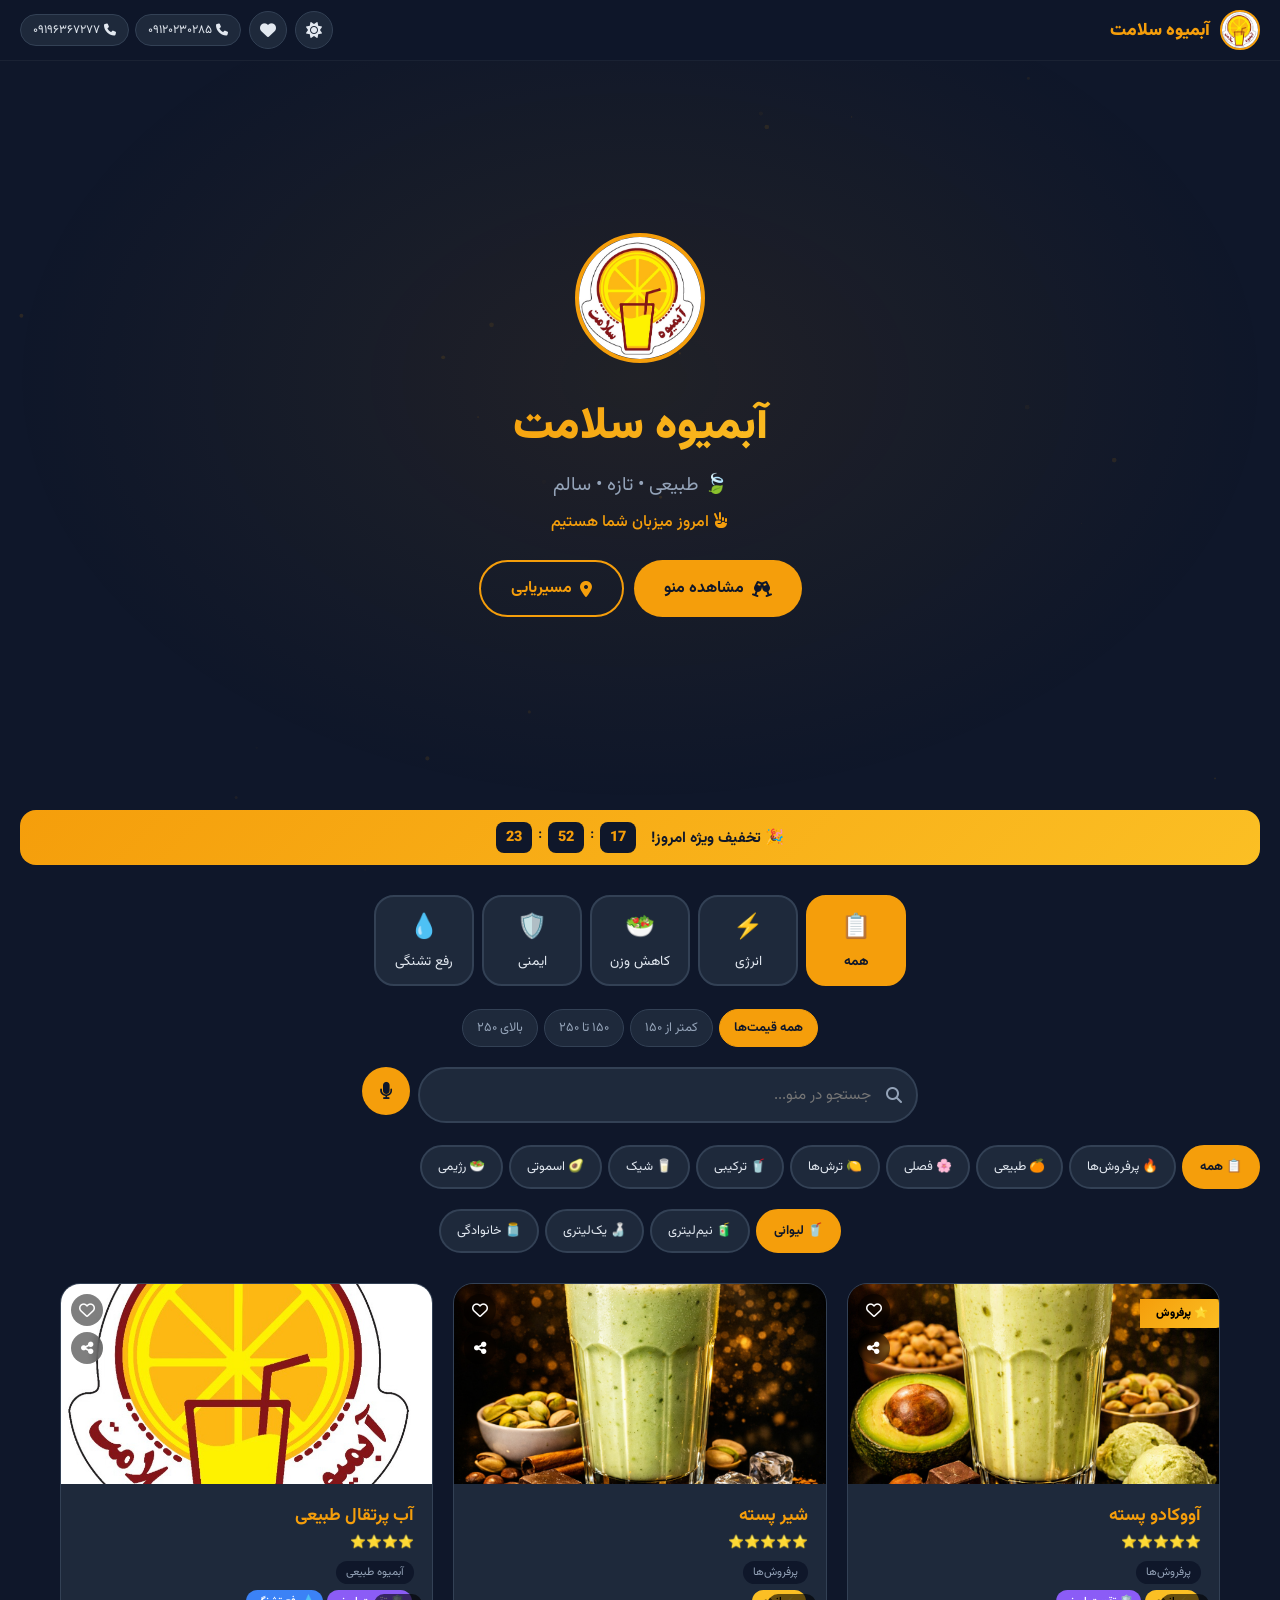
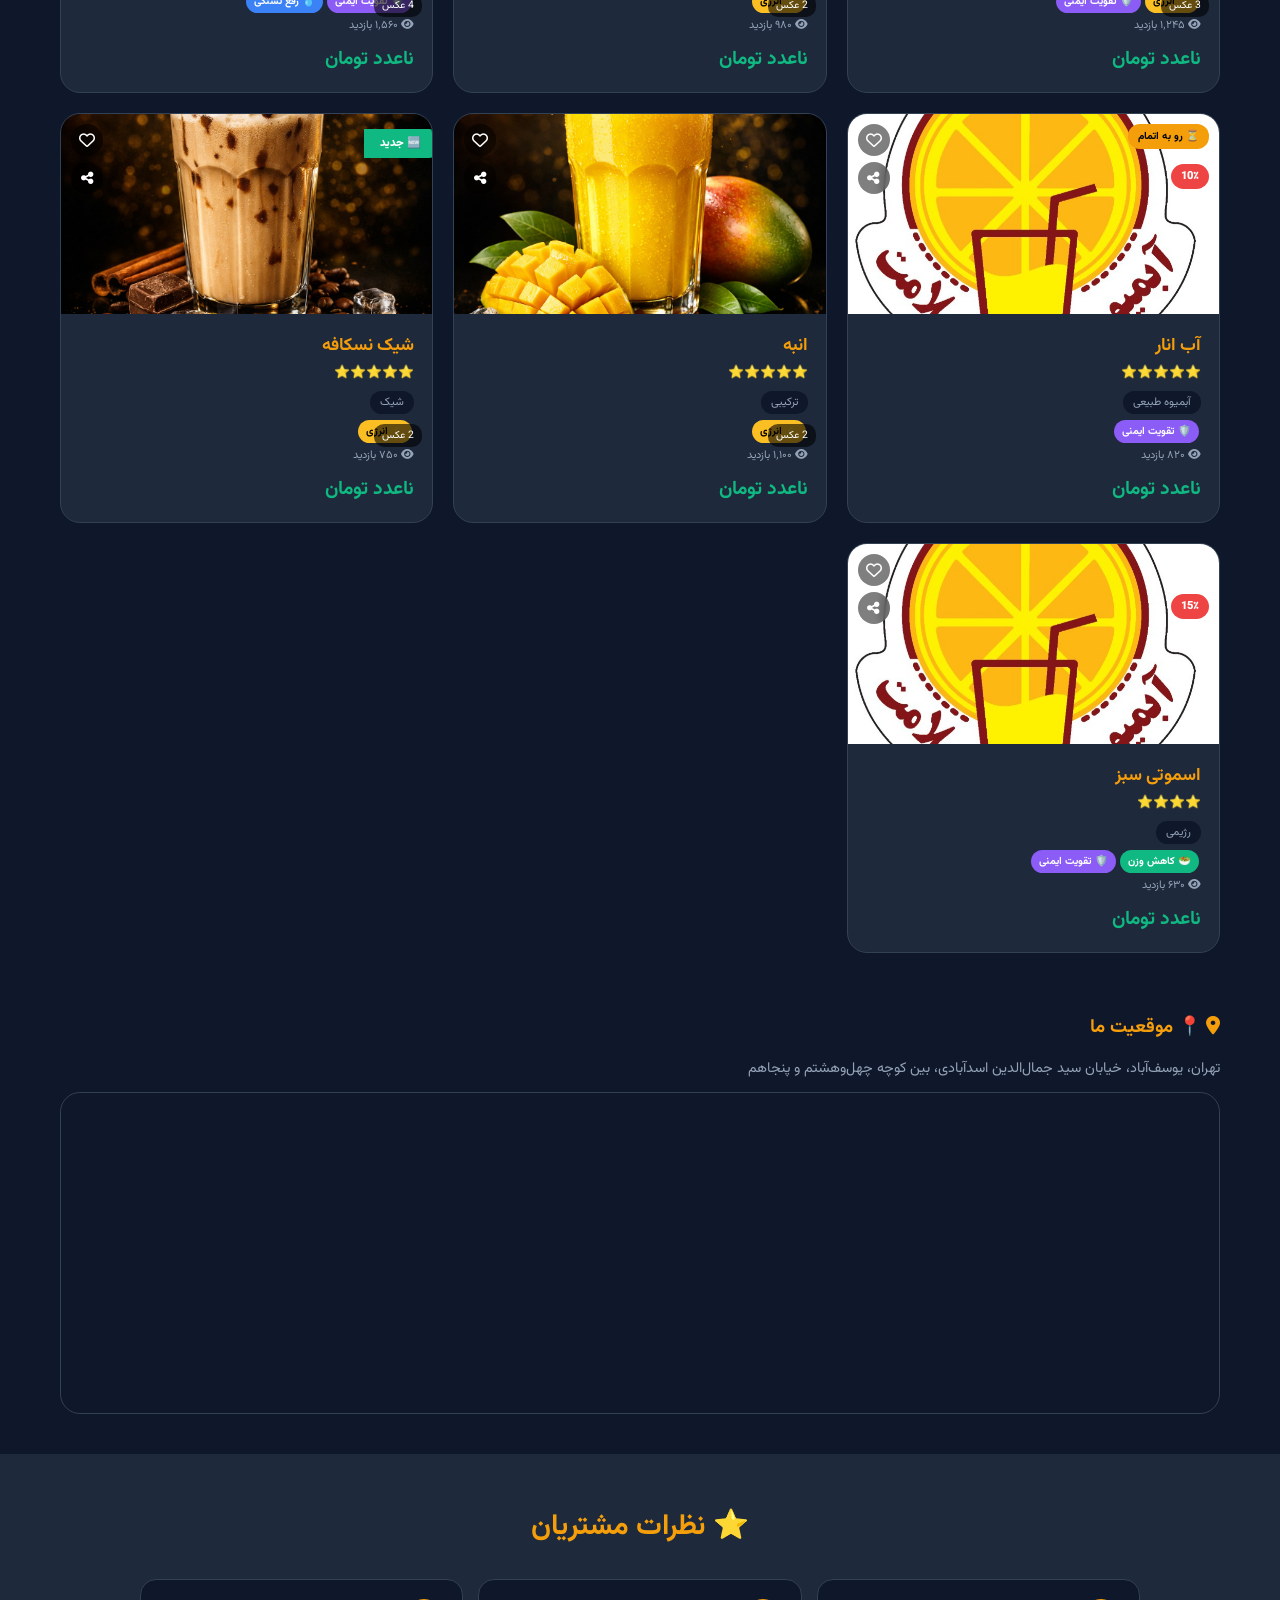
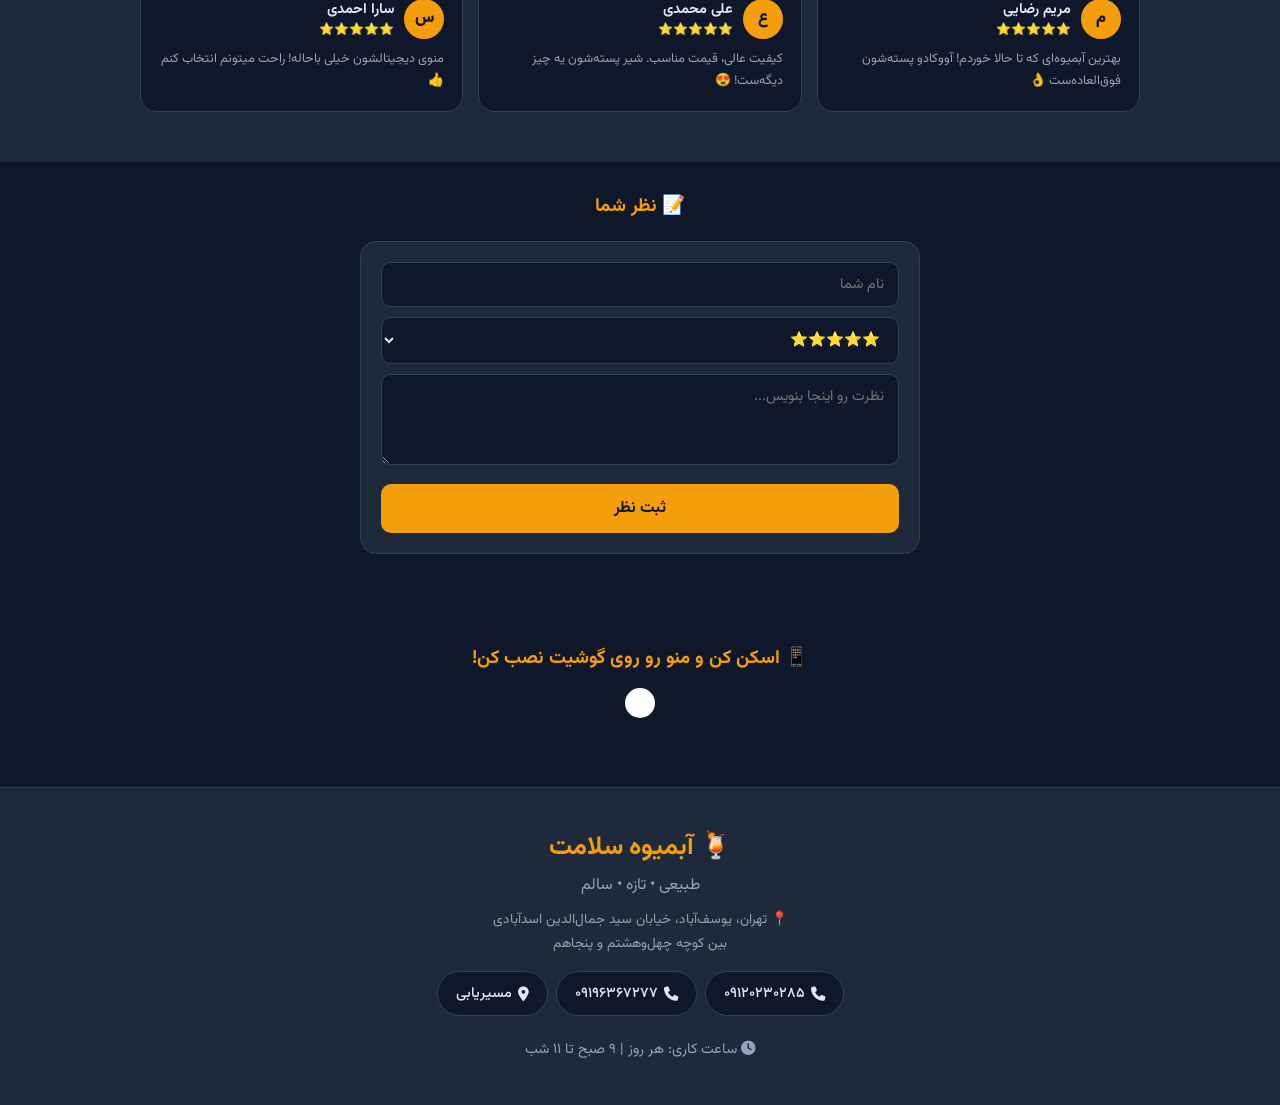
==== commit ec41a321: "Update index.html" ====
--- a/index.html
+++ b/index.html
@@ -2,854 +2,298 @@
 <html lang="fa" dir="rtl" data-theme="dark">
 <head>
     <meta charset="UTF-8">
-    <meta name="viewport" content="width=device-width, initial-scale=1.0">
-    <title>آبمیوه سلامت | منوی دیجیتال حرفه‌ای</title>
-    <meta name="theme-color" content="#0f172a">
-    <meta name="description" content="منوی دیجیتال آبمیوه سلامت - طبیعی، تازه، سالم">
+    <meta name="viewport" content="width=device-width, initial-scale=1.0, viewport-fit=cover">
+    <title>آبمیوه سلامت | منوی دیجیتال</title>
+    <meta name="theme-color" content="#f59e0b">
+    <meta name="description" content="منوی دیجیتال آبمیوه سلامت - طبیعی، تازه، سالم - تهران، یوسف‌آباد">
+    <meta name="apple-mobile-web-app-capable" content="yes">
+    <meta name="apple-mobile-web-app-status-bar-style" content="black-translucent">
+    <meta name="apple-mobile-web-app-title" content="آبمیوه سلامت">
+    <link rel="manifest" href="manifest.json">
+    <link rel="icon" href="logo.png.jpg">
+    <link rel="apple-touch-icon" href="logo.png.jpg">
     
     <link rel="stylesheet" href="https://cdnjs.cloudflare.com/ajax/libs/font-awesome/6.4.0/css/all.min.css">
-    <link href="https://unpkg.com/aos@2.3.1/dist/aos.css" rel="stylesheet">
     <link href="https://fonts.googleapis.com/css2?family=Vazirmatn:wght@300;400;500;700;900&display=swap" rel="stylesheet">
-    
-    <style>
-        :root {
-            --primary: #f59e0b;
-            --bg-dark: #0f172a;
-            --bg-card: #1e293b;
-            --text-light: #e2e8f0;
-            --text-muted: #94a3b8;
-            --success: #10b981;
-            --danger: #ef4444;
-            --purple: #8b5cf6;
-            --blue: #3b82f6;
-            --border: #334155;
-            --glass: rgba(15, 23, 42, 0.85);
-        }
-
-        [data-theme="light"] {
-            --bg-dark: #f8fafc;
-            --bg-card: #ffffff;
-            --text-light: #1e293b;
-            --text-muted: #64748b;
-            --border: #e2e8f0;
-            --glass: rgba(255, 255, 255, 0.85);
-        }
-
-        * { margin: 0; padding: 0; box-sizing: border-box; }
-
-        body {
-            font-family: 'Vazirmatn', sans-serif;
-            background: var(--bg-dark);
-            color: var(--text-light);
-            direction: rtl;
-            overflow-x: hidden;
-            transition: all 0.3s ease;
-        }
-
-        #particles-canvas {
-            position: fixed; top: 0; left: 0;
-            width: 100%; height: 100%;
-            z-index: 0; pointer-events: none;
-        }
-
-        ::-webkit-scrollbar { width: 6px; }
-        ::-webkit-scrollbar-track { background: var(--bg-dark); }
-        ::-webkit-scrollbar-thumb { background: var(--primary); border-radius: 10px; }
-
-        /* ========== LOADING ========== */
-        .loading-screen {
-            position: fixed; top: 0; left: 0;
-            width: 100%; height: 100%;
-            background: var(--bg-dark); z-index: 9999;
-            display: flex; flex-direction: column;
-            align-items: center; justify-content: center;
-            transition: 0.5s;
-        }
-        .loading-screen.hidden { opacity: 0; visibility: hidden; }
-        .loader {
-            width: 60px; height: 60px;
-            border: 4px solid var(--border);
-            border-top: 4px solid var(--primary);
-            border-radius: 50%;
-            animation: spin 1s linear infinite;
-            margin-bottom: 15px;
-        }
-        @keyframes spin { 0% { transform: rotate(0deg); } 100% { transform: rotate(360deg); } }
-
-        /* ========== HEADER ========== */
-        .header {
-            position: fixed; top: 0; left: 0; right: 0;
-            background: var(--glass);
-            backdrop-filter: blur(20px);
-            -webkit-backdrop-filter: blur(20px);
-            padding: 10px 20px; z-index: 1000;
-            display: flex; justify-content: space-between;
-            align-items: center;
-            border-bottom: 1px solid rgba(255,255,255,0.05);
-        }
-        .header-brand { display: flex; align-items: center; gap: 10px; }
-        .header-logo {
-            width: 42px; height: 42px;
-            border-radius: 50%; border: 2px solid var(--primary);
-            object-fit: cover; animation: glow 2s infinite;
-        }
-        @keyframes glow {
-            0%,100% { box-shadow: 0 0 8px rgba(245,158,11,0.3); }
-            50% { box-shadow: 0 0 18px rgba(245,158,11,0.6); }
-        }
-        .header-name { font-size: 1.1rem; color: var(--primary); font-weight: 900; }
-        .header-actions { display: flex; gap: 8px; align-items: center; }
-        .icon-btn {
-            background: var(--bg-card); border: 1px solid var(--border);
-            color: var(--text-light); width: 38px; height: 38px;
-            border-radius: 50%; cursor: pointer; transition: 0.3s;
-            display: flex; align-items: center; justify-content: center;
-            font-size: 1rem;
-        }
-        .icon-btn:hover { background: var(--primary); color: var(--bg-dark); transform: rotate(180deg); }
-        .header-phones { display: flex; gap: 6px; }
-        .phone-link {
-            color: var(--text-light); text-decoration: none;
-            background: var(--bg-card); padding: 6px 12px;
-            border-radius: 50px; font-size: 0.75rem;
-            transition: 0.3s; border: 1px solid var(--border);
-            display: flex; align-items: center; gap: 4px;
-            white-space: nowrap;
-        }
-        .phone-link:hover { background: var(--primary); color: var(--bg-dark); border-color: var(--primary); }
-
-        /* ========== HERO ========== */
-        .hero {
-            min-height: 100vh; position: relative;
-            display: flex; align-items: center; justify-content: center;
-            text-align: center; padding: 100px 20px 60px;
-        }
-        .hero-content { position: relative; z-index: 1; }
-        .hero-logo {
-            width: 140px; height: 140px;
-            border-radius: 50%; border: 4px solid var(--primary);
-            margin-bottom: 20px; object-fit: cover;
-            animation: float 3s ease-in-out infinite;
-        }
-        @keyframes float {
-            0%,100% { transform: translateY(0); }
-            50% { transform: translateY(-15px); }
-        }
-        .hero h1 {
-            font-size: 3rem;
-            background: linear-gradient(135deg, var(--primary), #fbbf24);
-            -webkit-background-clip: text;
-            -webkit-text-fill-color: transparent;
-            background-clip: text;
-            font-weight: 900; margin-bottom: 8px;
-        }
-        .hero-subtitle { font-size: 1.2rem; color: var(--text-muted); margin-bottom: 20px; }
-
-        /* Visitor Counter */
-        .visitor-counter {
-            display: inline-flex; align-items: center; gap: 8px;
-            background: var(--bg-card); border: 1px solid var(--border);
-            padding: 10px 20px; border-radius: 50px;
-            margin-bottom: 25px; font-size: 0.9rem;
-        }
-        .visitor-dot {
-            width: 10px; height: 10px;
-            background: var(--success); border-radius: 50%;
-            animation: pulse-dot 1.5s infinite;
-        }
-        @keyframes pulse-dot { 0%,100% { opacity: 1; } 50% { opacity: 0.3; } }
-        .visitor-count { color: var(--primary); font-weight: 900; }
-
-        .hero-buttons { display: flex; gap: 10px; justify-content: center; flex-wrap: wrap; }
-        .btn {
-            padding: 14px 30px; border-radius: 50px;
-            text-decoration: none; font-weight: 700;
-            font-size: 1rem; transition: 0.3s;
-            display: inline-flex; align-items: center; gap: 8px;
-            cursor: pointer; border: none;
-            font-family: 'Vazirmatn';
-        }
-        .btn-primary { background: var(--primary); color: var(--bg-dark); }
-        .btn-primary:hover { transform: translateY(-4px); box-shadow: 0 15px 35px rgba(245,158,11,0.3); }
-        .btn-whatsapp { background: #25D366; color: white; }
-        .btn-whatsapp:hover { background: #128C7E; transform: translateY(-4px); }
-
-        /* ========== DAILY OFFER TIMER ========== */
-        .daily-offer {
-            background: linear-gradient(135deg, var(--primary), #fbbf24);
-            padding: 20px; text-align: center;
-            color: var(--bg-dark); position: relative; z-index: 1;
-            margin: 0 20px; border-radius: 24px;
-        }
-        .daily-offer h3 { margin-bottom: 8px; font-size: 1.2rem; }
-        .offer-timer { display: flex; gap: 10px; justify-content: center; margin-top: 10px; }
-        .timer-box {
-            background: var(--bg-dark); color: var(--primary);
-            padding: 10px 18px; border-radius: 12px;
-            font-weight: 900; font-size: 1.2rem;
-        }
-        .timer-label { font-size: 0.7rem; color: var(--bg-dark); }
-
-        /* ========== RANDOM PICKER ========== */
-        .random-picker {
-            text-align: center; padding: 25px;
-            background: var(--bg-card); margin: 20px;
-            border-radius: 24px; border: 1px solid var(--border);
-            position: relative; z-index: 1;
-        }
-        .random-picker h3 { margin-bottom: 12px; }
-        .random-btn {
-            background: var(--purple); color: white;
-            border: none; padding: 14px 28px;
-            border-radius: 50px; cursor: pointer;
-            font-family: 'Vazirmatn'; font-weight: 700;
-            font-size: 1rem; transition: 0.3s;
-            display: inline-flex; align-items: center; gap: 8px;
-        }
-        .random-btn:hover { transform: translateY(-3px); box-shadow: 0 10px 25px rgba(139,92,246,0.3); }
-        .random-result { margin-top: 15px; font-size: 1.2rem; color: var(--primary); font-weight: 700; min-height: 30px; }
-
-        /* ========== GOAL FILTER ========== */
-        .goal-filter {
-            display: flex; gap: 10px; justify-content: center;
-            flex-wrap: wrap; padding: 20px;
-            position: relative; z-index: 1; margin: 0 20px;
-        }
-        .goal-btn {
-            background: var(--bg-card); color: var(--text-light);
-            border: 2px solid var(--border); padding: 15px 20px;
-            border-radius: 20px; cursor: pointer;
-            font-family: 'Vazirmatn'; transition: 0.3s;
-            text-align: center; min-width: 110px;
-        }
-        .goal-btn:hover { border-color: var(--primary); transform: translateY(-3px); }
-        .goal-btn.active {
-            background: var(--primary); color: var(--bg-dark);
-            border-color: var(--primary); font-weight: 700;
-        }
-        .goal-icon { font-size: 2rem; display: block; margin-bottom: 5px; }
-        .goal-label { font-size: 0.8rem; }
-
-        /* ========== VIEW TOGGLE ========== */
-        .view-toggle {
-            display: flex; justify-content: center; gap: 8px;
-            padding: 10px 20px; position: relative; z-index: 1;
-        }
-        .view-btn {
-            background: var(--bg-card); color: var(--text-muted);
-            border: 1px solid var(--border); padding: 10px 18px;
-            border-radius: 12px; cursor: pointer;
-            font-family: 'Vazirmatn'; transition: 0.3s; font-size: 0.85rem;
-            display: flex; align-items: center; gap: 6px;
-        }
-        .view-btn.active { background: var(--primary); color: var(--bg-dark); border-color: var(--primary); font-weight: 700; }
-
-        /* ========== SEARCH WITH VOICE ========== */
-        .search-box {
-            padding: 15px 20px; display: flex;
-            justify-content: center; gap: 8px;
-            position: relative; z-index: 1;
-        }
-        #search {
-            width: 100%; max-width: 500px;
-            padding: 14px 20px; border-radius: 50px;
-            border: 2px solid var(--border);
-            background: var(--bg-card); color: var(--text-light);
-            font-family: 'Vazirmatn'; font-size: 0.95rem;
-            transition: 0.3s;
-        }
-        #search:focus { outline: none; border-color: var(--primary); box-shadow: 0 0 25px rgba(245,158,11,0.15); }
-        .voice-btn {
-            background: var(--primary); color: var(--bg-dark);
-            border: none; width: 48px; height: 48px;
-            border-radius: 50%; cursor: pointer;
-            font-size: 1.2rem; transition: 0.3s;
-            display: flex; align-items: center; justify-content: center;
-        }
-        .voice-btn:hover { transform: scale(1.1); }
-        .voice-btn.listening { animation: pulse-btn 1s infinite; background: var(--danger); color: white; }
-        @keyframes pulse-btn { 0%,100% { transform: scale(1); } 50% { transform: scale(1.15); } }
-
-        /* ========== CATEGORIES ========== */
-        .categories {
-            display: flex; gap: 8px; padding: 10px 20px;
-            overflow-x: auto; flex-wrap: nowrap;
-            position: relative; z-index: 1;
-        }
-        .cat-btn {
-            background: var(--bg-card); color: var(--text-light);
-            border: 2px solid var(--border); padding: 10px 18px;
-            border-radius: 50px; cursor: pointer;
-            font-family: 'Vazirmatn'; white-space: nowrap;
-            transition: 0.3s; font-size: 0.85rem;
-            display: flex; align-items: center; gap: 6px;
-        }
-        .cat-btn.active { background: var(--primary); color: var(--bg-dark); border-color: var(--primary); font-weight: 700; }
-        .cat-btn:hover { border-color: var(--primary); }
-
-        /* ========== SIZES ========== */
-        .sizes {
-            display: flex; justify-content: center; gap: 8px;
-            padding: 10px 20px; flex-wrap: wrap;
-            position: relative; z-index: 1;
-        }
-        .size-btn {
-            background: var(--bg-card); color: var(--text-light);
-            border: 2px solid var(--border); padding: 10px 18px;
-            border-radius: 50px; cursor: pointer;
-            font-family: 'Vazirmatn'; transition: 0.3s; font-size: 0.85rem;
-        }
-        .size-btn.active { background: var(--primary); color: var(--bg-dark); border-color: var(--primary); font-weight: 700; }
-
-        /* ========== MENU ========== */
-        .menu {
-            padding: 20px; display: grid;
-            gap: 20px; max-width: 1200px; margin: 0 auto;
-            position: relative; z-index: 1;
-        }
-        .menu.grid-view { grid-template-columns: repeat(auto-fill, minmax(280px, 1fr)); }
-        .menu.grid-view .menu-item {
-            background: var(--bg-card); border-radius: 24px;
-            overflow: hidden; border: 1px solid var(--border);
-            transition: 0.3s; cursor: pointer;
-            display: flex; flex-direction: column;
-        }
-        .menu.grid-view .menu-item:hover {
-            transform: translateY(-8px);
-            box-shadow: 0 20px 40px rgba(0,0,0,0.3);
-            border-color: var(--primary);
-        }
-        .menu.grid-view .menu-item img { width: 100%; height: 220px; object-fit: cover; }
-        .menu.grid-view .item-info { padding: 18px; flex: 1; display: flex; flex-direction: column; }
-        .menu.grid-view .item-info h3 { color: var(--primary); font-size: 1.2rem; margin-bottom: 4px; }
-        .menu.grid-view .item-info .stars { color: var(--primary); font-size: 0.8rem; margin-bottom: 4px; }
-        .menu.grid-view .item-info .tag {
-            display: inline-block; background: var(--bg-dark);
-            color: var(--text-muted); padding: 4px 12px;
-            border-radius: 12px; font-size: 0.75rem; margin: 5px 0;
-        }
-        .menu.grid-view .item-info .desc { color: var(--text-muted); font-size: 0.85rem; margin: 8px 0; line-height: 1.7; }
-        .menu.grid-view .item-info .calories { color: var(--text-muted); font-size: 0.75rem; margin: 4px 0; }
-        .menu.grid-view .item-info .price { color: var(--success); font-size: 1.3rem; font-weight: 700; margin-top: auto; }
-
-        .menu.list-view { grid-template-columns: 1fr; max-width: 800px; }
-        .menu.list-view .menu-item {
-            background: var(--bg-card); border-radius: 16px;
-            border: 1px solid var(--border); transition: 0.3s;
-            cursor: pointer; display: flex; align-items: center;
-            padding: 15px; gap: 20px;
-        }
-        .menu.list-view .menu-item:hover { border-color: var(--primary); background: rgba(245,158,11,0.03); }
-        .menu.list-view .menu-item img {
-            width: 130px; height: 130px;
-            border-radius: 16px; object-fit: cover; flex-shrink: 0;
-        }
-        .menu.list-view .item-info { flex: 1; }
-        .menu.list-view .item-info h3 { color: var(--primary); font-size: 1.1rem; margin-bottom: 4px; }
-        .menu.list-view .item-info .stars { color: var(--primary); font-size: 0.75rem; }
-        .menu.list-view .item-info .tag {
-            display: inline-block; background: var(--bg-dark);
-            color: var(--text-muted); padding: 3px 10px;
-            border-radius: 10px; font-size: 0.7rem; margin: 4px 0;
-        }
-        .menu.list-view .item-info .desc { color: var(--text-muted); font-size: 0.8rem; margin: 4px 0; }
-        .menu.list-view .item-info .calories { color: var(--text-muted); font-size: 0.7rem; }
-        .menu.list-view .item-info .price { color: var(--success); font-size: 1.1rem; font-weight: 700; }
-
-        /* Goal Badge */
-        .goal-badge {
-            display: inline-flex; align-items: center; gap: 4px;
-            padding: 4px 10px; border-radius: 20px;
-            font-size: 0.7rem; font-weight: 700; margin: 0 3px;
-        }
-        .goal-badge.energy { background: #fbbf24; color: #000; }
-        .goal-badge.diet { background: #10b981; color: #fff; }
-        .goal-badge.immunity { background: #8b5cf6; color: #fff; }
-        .goal-badge.thirst { background: #3b82f6; color: #fff; }
-
-        /* ========== REVIEWS ========== */
-        .reviews-section {
-            padding: 50px 20px; background: var(--bg-card);
-            position: relative; z-index: 1;
-        }
-        .reviews-section h2 { text-align: center; color: var(--primary); font-size: 2rem; margin-bottom: 30px; }
-        .reviews-grid {
-            display: grid; grid-template-columns: repeat(auto-fill, minmax(280px, 1fr));
-            gap: 20px; max-width: 1000px; margin: 0 auto;
-        }
-        .review-card { background: var(--bg-dark); padding: 20px; border-radius: 18px; border: 1px solid var(--border); }
-        .review-header { display: flex; align-items: center; gap: 12px; margin-bottom: 12px; }
-        .review-avatar {
-            width: 45px; height: 45px; border-radius: 50%;
-            background: var(--primary); display: flex;
-            align-items: center; justify-content: center;
-            font-weight: 900; color: var(--bg-dark); font-size: 1.2rem;
-        }
-        .review-name { font-weight: 700; }
-        .review-stars { color: var(--primary); font-size: 0.85rem; }
-        .review-text { color: var(--text-muted); font-size: 0.85rem; line-height: 1.7; }
-
-        /* ========== QR CODE ========== */
-        .qr-section {
-            text-align: center; padding: 40px 20px;
-            position: relative; z-index: 1;
-        }
-        .qr-section h3 { color: var(--primary); margin-bottom: 15px; }
-        .qr-box { background: white; padding: 15px; border-radius: 15px; display: inline-block; }
-
-        /* ========== MODAL ========== */
-        .modal {
-            display: none; position: fixed;
-            top: 0; left: 0; width: 100%; height: 100%;
-            background: rgba(0,0,0,0.85); z-index: 2000;
-            overflow-y: auto;
-        }
-        .modal.active { display: flex; align-items: center; justify-content: center; }
-        .modal-content {
-            background: var(--bg-card); border-radius: 25px;
-            padding: 30px; max-width: 500px; width: 92%;
-            text-align: center; position: relative;
-            animation: modalIn 0.3s ease;
-        }
-        @keyframes modalIn {
-            from { transform: translateY(-50px); opacity: 0; }
-            to { transform: translateY(0); opacity: 1; }
-        }
-        .modal-close {
-            position: absolute; top: 15px; left: 15px;
-            font-size: 1.5rem; color: var(--text-muted);
-            cursor: pointer; width: 38px; height: 38px;
-            border-radius: 50%; background: var(--bg-dark);
-            display: flex; align-items: center; justify-content: center;
-            transition: 0.3s; border: none;
-        }
-        .modal-close:hover { color: var(--danger); background: var(--border); }
-        .modal img {
-            width: 180px; height: 180px; border-radius: 50%;
-            object-fit: cover; border: 4px solid var(--primary);
-            margin-bottom: 15px;
-        }
-        .modal h2 { color: var(--primary); margin-bottom: 6px; }
-        .modal .stars { color: var(--primary); margin-bottom: 8px; font-size: 1.1rem; }
-        .modal .desc { color: var(--text-muted); margin-bottom: 12px; line-height: 1.8; }
-        .modal-prices {
-            background: var(--bg-dark); padding: 15px;
-            border-radius: 12px; text-align: right; margin-bottom: 15px;
-        }
-        .modal-prices p {
-            padding: 5px 10px; margin: 3px 0;
-            background: var(--bg-card); border-radius: 8px;
-            color: var(--text-light);
-        }
-        .modal-btns { display: flex; gap: 8px; justify-content: center; flex-wrap: wrap; }
-
-        /* ========== FOOTER ========== */
-        .footer {
-            background: var(--bg-card); padding: 40px 20px;
-            text-align: center; border-top: 1px solid var(--border);
-            position: relative; z-index: 1; margin-top: 20px;
-        }
-        .footer h2 { color: var(--primary); font-size: 1.8rem; margin-bottom: 5px; }
-        .footer .slogan { color: var(--text-muted); margin-bottom: 25px; }
-        .footer-phones { display: flex; gap: 10px; justify-content: center; flex-wrap: wrap; margin-bottom: 25px; }
-        .footer-phone {
-            background: var(--bg-dark); border: 1px solid var(--border);
-            padding: 12px 22px; border-radius: 50px;
-            color: var(--text-light); text-decoration: none;
-            font-weight: 500; transition: 0.3s;
-            display: flex; align-items: center; gap: 6px;
-        }
-        .footer-phone:hover { background: var(--primary); color: var(--bg-dark); border-color: var(--primary); transform: translateY(-2px); }
-        .footer-whatsapp { background: #25D366 !important; color: white !important; border-color: #25D366 !important; }
-        .footer-whatsapp:hover { background: #128C7E !important; }
-        .work-time { color: var(--text-muted); line-height: 2; }
-
-        /* ========== SCROLL TOP ========== */
-        #scrollTop {
-            position: fixed; bottom: 25px; left: 25px;
-            background: var(--primary); color: var(--bg-dark);
-            border: none; width: 50px; height: 50px;
-            border-radius: 50%; cursor: pointer;
-            font-size: 1.3rem; display: none;
-            z-index: 999; transition: 0.3s;
-            box-shadow: 0 5px 20px rgba(245,158,11,0.3);
-        }
-        #scrollTop:hover { transform: translateY(-5px); }
-
-        /* ========== TOAST ========== */
-        .toast {
-            position: fixed; bottom: 30px; right: 50%;
-            transform: translateX(50%);
-            background: var(--success); color: white;
-            padding: 12px 25px; border-radius: 50px;
-            font-weight: 700; z-index: 9999;
-            animation: toastIn 0.3s ease, toastOut 0.3s ease 1.8s forwards;
-            font-size: 0.9rem;
-        }
-        @keyframes toastIn {
-            from { opacity: 0; transform: translateX(50%) translateY(15px); }
-            to { opacity: 1; transform: translateX(50%) translateY(0); }
-        }
-        @keyframes toastOut {
-            from { opacity: 1; }
-            to { opacity: 0; }
-        }
-
-        /* ========== RESPONSIVE ========== */
-        @media (max-width: 768px) {
-            .hero h1 { font-size: 2rem; }
-            .menu.grid-view { grid-template-columns: 1fr; }
-            .menu.list-view .menu-item { flex-direction: column; text-align: center; }
-            .menu.list-view .menu-item img { width: 100%; height: 180px; }
-            .header-phones .phone-link span { display: none; }
-            .goal-filter { gap: 5px; }
-            .goal-btn { min-width: 75px; padding: 10px 12px; }
-            .modal-content { padding: 20px; }
-        }
-    </style>
+    <link rel="stylesheet" href="style.css">
 </head>
 <body>
 
-    <!-- ذرات طلایی -->
+    <!-- Particles -->
     <canvas id="particles-canvas"></canvas>
 
-    <!-- لودینگ -->
-    <div class="loading-screen" id="loadingScreen">
-        <div class="loader"></div>
-        <p style="color:var(--primary);font-weight:700;">🍹 در حال آماده‌سازی...</p>
-    </div>
-
-    <!-- هدر -->
+    <!-- Install Banner -->
+    <div class="install-banner" id="installBanner">
+        <span>📱 این منو رو روی گوشیت نصب کن!</span>
+        <button class="install-btn" id="installBtn" aria-label="نصب برنامه">نصب سریع</button>
+        <button class="install-close" id="installClose" aria-label="بستن">✕</button>
+    </div>
+
+    <!-- Header -->
     <header class="header">
         <div class="header-brand">
-            <img src="logo.png.jpg" alt="لوگو" class="header-logo" onerror="this.style.background='var(--primary)'">
+            <img src="logo.png.jpg" alt="لوگو آبمیوه سلامت" class="header-logo" loading="eager">
             <span class="header-name">آبمیوه سلامت</span>
         </div>
         <div class="header-actions">
-            <button class="icon-btn" onclick="toggleTheme()" title="تغییر تم"><i class="fas fa-sun"></i></button>
+            <button class="icon-btn" onclick="toggleTheme()" aria-label="تغییر تم" title="تغییر تم">
+                <i class="fas fa-sun"></i>
+            </button>
+            <button class="icon-btn" onclick="showFavorites()" aria-label="علاقه‌مندی‌ها" title="علاقه‌مندی‌ها">
+                <i class="fas fa-heart"></i>
+            </button>
             <div class="header-phones">
-                <a href="tel:09120230285" class="phone-link"><i class="fas fa-phone"></i> <span>۰۹۱۲۰۲۳۰۲۸۵</span></a>
-                <a href="tel:09196367277" class="phone-link"><i class="fas fa-phone"></i> <span>۰۹۱۹۶۳۶۷۲۷۷</span></a>
+                <a href="tel:09120230285" class="phone-link" aria-label="تماس با ۰۹۱۲۰۲۳۰۲۸۵"><i class="fas fa-phone"></i> <span>۰۹۱۲۰۲۳۰۲۸۵</span></a>
+                <a href="tel:09196367277" class="phone-link" aria-label="تماس با ۰۹۱۹۶۳۶۷۲۷۷"><i class="fas fa-phone"></i> <span>۰۹۱۹۶۳۶۷۲۷۷</span></a>
             </div>
         </div>
     </header>
 
-    <!-- هیرو -->
+    <!-- Hero -->
     <section class="hero">
-        <div class="hero-content" data-aos="fade-up">
-            <img src="logo.png.jpg" alt="لوگو" class="hero-logo" onerror="this.style.background='var(--primary)'">
+        <div class="hero-bg"></div>
+        <div class="hero-content">
+            <img src="logo.png.jpg" alt="آبمیوه سلامت" class="hero-logo" loading="eager">
             <h1>آبمیوه سلامت</h1>
             <p class="hero-subtitle">🍃 طبیعی • تازه • سالم</p>
-            <div class="visitor-counter">
-                <div class="visitor-dot"></div>
-                <span>امروز</span>
-                <span class="visitor-count" id="visitorCount">۱۲,۴۵۸</span>
-                <span>نفر از ما خرید کردن 🎉</span>
-            </div>
+            <p class="hero-welcome"><i class="fas fa-hand-peace"></i> امروز میزبان شما هستیم</p>
             <div class="hero-buttons">
-                <a href="#menu-section" class="btn btn-primary"><i class="fas fa-glass-cheers"></i> مشاهده منو</a>
-                <a href="https://wa.me/989120230285" target="_blank" class="btn btn-whatsapp"><i class="fab fa-whatsapp"></i> سفارش واتساپ</a>
+                <a href="#menu-section" class="btn btn-primary" aria-label="مشاهده منو"><i class="fas fa-glass-cheers"></i> مشاهده منو</a>
+                <a href="#map-section" class="btn btn-outline" aria-label="مسیریابی"><i class="fas fa-map-marker-alt"></i> مسیریابی</a>
             </div>
         </div>
     </section>
 
-    <!-- تخفیف روزانه -->
-    <div class="daily-offer" data-aos="fade-up">
-        <h3>🎉 تخفیف ویژه امروز - ۲۰٪ روی همه شیک‌ها!</h3>
-        <p class="timer-label">تا پایان تخفیف:</p>
-        <div class="offer-timer">
-            <div><div class="timer-box" id="offerHours">۰۰</div><div class="timer-label">ساعت</div></div>
-            <div><div class="timer-box" id="offerMinutes">۰۰</div><div class="timer-label">دقیقه</div></div>
-            <div><div class="timer-box" id="offerSeconds">۰۰</div><div class="timer-label">ثانیه</div></div>
-        </div>
-    </div>
-
-    <!-- انتخاب تصادفی -->
-    <div class="random-picker" data-aos="fade-up">
-        <h3>🤔 امروز چی بخورم؟</h3>
-        <button class="random-btn" onclick="pickRandom()"><i class="fas fa-random"></i> انتخاب تصادفی</button>
-        <div class="random-result" id="randomResult"></div>
-    </div>
-
-    <!-- فیلتر هدف -->
-    <div class="goal-filter" data-aos="fade-up">
-        <button class="goal-btn active" data-goal="all"><span class="goal-icon">📋</span><span class="goal-label">همه</span></button>
-        <button class="goal-btn" data-goal="energy"><span class="goal-icon">⚡</span><span class="goal-label">انرژی</span></button>
-        <button class="goal-btn" data-goal="diet"><span class="goal-icon">🥗</span><span class="goal-label">کاهش وزن</span></button>
-        <button class="goal-btn" data-goal="immunity"><span class="goal-icon">🛡️</span><span class="goal-label">تقویت ایمنی</span></button>
-        <button class="goal-btn" data-goal="thirst"><span class="goal-icon">💧</span><span class="goal-label">رفع تشنگی</span></button>
-    </div>
-
-    <!-- تغییر حالت نمایش -->
-    <div class="view-toggle" data-aos="fade-up">
-        <button class="view-btn active" data-view="grid"><i class="fas fa-th-large"></i> کارتی</button>
-        <button class="view-btn" data-view="list"><i class="fas fa-list"></i> لیستی</button>
-    </div>
-
-    <!-- جستجو -->
+    <!-- Daily Offer Banner -->
+    <div class="daily-banner" id="dailyBanner">
+        <span class="offer-text">🎉 تخفیف ویژه امروز!</span>
+        <div class="countdown">
+            <span id="offerH">۰۰</span>:
+            <span id="offerM">۰۰</span>:
+            <span id="offerS">۰۰</span>
+        </div>
+    </div>
+
+    <!-- Goal Filter -->
+    <div class="goal-filter">
+        <button class="goal-btn active" data-goal="all" aria-label="همه"><span class="goal-icon">📋</span> همه</button>
+        <button class="goal-btn" data-goal="energy" aria-label="انرژی"><span class="goal-icon">⚡</span> انرژی</button>
+        <button class="goal-btn" data-goal="diet" aria-label="کاهش وزن"><span class="goal-icon">🥗</span> کاهش وزن</button>
+        <button class="goal-btn" data-goal="immunity" aria-label="تقویت ایمنی"><span class="goal-icon">🛡️</span> ایمنی</button>
+        <button class="goal-btn" data-goal="thirst" aria-label="رفع تشنگی"><span class="goal-icon">💧</span> رفع تشنگی</button>
+    </div>
+
+    <!-- Price Filter -->
+    <div class="price-filter">
+        <button class="price-btn active" data-price="all" aria-label="همه">همه قیمت‌ها</button>
+        <button class="price-btn" data-price="low" aria-label="کمتر از ۱۵۰">کمتر از ۱۵۰</button>
+        <button class="price-btn" data-price="mid" aria-label="۱۵۰ تا ۲۵۰">۱۵۰ تا ۲۵۰</button>
+        <button class="price-btn" data-price="high" aria-label="بالای ۲۵۰">بالای ۲۵۰</button>
+    </div>
+
+    <!-- Search -->
     <div class="search-box">
-        <input type="text" id="search" placeholder="🔍 جستجو در منو...">
-        <button class="voice-btn" id="voiceBtn" onclick="startVoiceSearch()" title="جستجوی صوتی"><i class="fas fa-microphone"></i></button>
-    </div>
-
-    <!-- دسته‌بندی -->
+        <div class="search-wrapper">
+            <i class="fas fa-search search-icon"></i>
+            <input type="text" id="search" placeholder="جستجو در منو..." aria-label="جستجو">
+        </div>
+        <button class="voice-btn" id="voiceBtn" onclick="startVoiceSearch()" aria-label="جستجوی صوتی">
+            <i class="fas fa-microphone"></i>
+        </button>
+    </div>
+
+    <!-- Categories -->
     <div class="categories" id="menu-section">
-        <button class="cat-btn active" data-cat="all">📋 همه</button>
-        <button class="cat-btn" data-cat="پرفروش‌ها">🔥 پرفروش‌ها</button>
-        <button class="cat-btn" data-cat="آبمیوه طبیعی">🍊 طبیعی</button>
-        <button class="cat-btn" data-cat="آبمیوه فصل">🌸 فصلی</button>
-        <button class="cat-btn" data-cat="ترش">🍋 ترش‌ها</button>
-        <button class="cat-btn" data-cat="ترکیبی">🥤 ترکیبی</button>
-        <button class="cat-btn" data-cat="شیک">🥛 شیک</button>
-        <button class="cat-btn" data-cat="اسموتی">🥑 اسموتی</button>
-        <button class="cat-btn" data-cat="رژیمی">🥗 رژیمی</button>
-    </div>
-
-    <!-- سایز -->
+        <button class="cat-btn active" data-cat="all" aria-label="همه">📋 همه</button>
+        <button class="cat-btn" data-cat="پرفروش‌ها" aria-label="پرفروش‌ها">🔥 پرفروش‌ها</button>
+        <button class="cat-btn" data-cat="آبمیوه طبیعی" aria-label="طبیعی">🍊 طبیعی</button>
+        <button class="cat-btn" data-cat="آبمیوه فصل" aria-label="فصلی">🌸 فصلی</button>
+        <button class="cat-btn" data-cat="ترش" aria-label="ترش‌ها">🍋 ترش‌ها</button>
+        <button class="cat-btn" data-cat="ترکیبی" aria-label="ترکیبی">🥤 ترکیبی</button>
+        <button class="cat-btn" data-cat="شیک" aria-label="شیک">🥛 شیک</button>
+        <button class="cat-btn" data-cat="اسموتی" aria-label="اسموتی">🥑 اسموتی</button>
+        <button class="cat-btn" data-cat="رژیمی" aria-label="رژیمی">🥗 رژیمی</button>
+    </div>
+
+    <!-- Sizes -->
     <div class="sizes">
-        <button class="size-btn active" data-size="لیوانی">🥤 لیوانی</button>
-        <button class="size-btn" data-size="نیم‌لیتری">🧃 نیم‌لیتری</button>
-        <button class="size-btn" data-size="یک‌لیتری">🍶 یک‌لیتری</button>
-        <button class="size-btn" data-size="یک‌ونیم‌لیتری">🫙 خانوادگی</button>
-    </div>
-
-    <!-- منو -->
-    <section class="menu grid-view" id="menu-list"></section>
-
-    <!-- نظرات -->
-    <section class="reviews-section" data-aos="fade-up">
+        <button class="size-btn active" data-size="لیوانی" aria-label="لیوانی">🥤 لیوانی</button>
+        <button class="size-btn" data-size="نیم‌لیتری" aria-label="نیم‌لیتری">🧃 نیم‌لیتری</button>
+        <button class="size-btn" data-size="یک‌لیتری" aria-label="یک‌لیتری">🍶 یک‌لیتری</button>
+        <button class="size-btn" data-size="یک‌ونیم‌لیتری" aria-label="خانوادگی">🫙 خانوادگی</button>
+    </div>
+
+    <!-- Recently Viewed -->
+    <div class="recently-viewed" id="recentlyViewed" style="display:none;">
+        <h3><i class="fas fa-history"></i> بازدیدهای اخیر</h3>
+        <div class="recent-slider" id="recentSlider"></div>
+    </div>
+
+    <!-- Menu -->
+    <section class="menu" id="menu-list">
+        <div class="skeleton-card"><div class="skeleton-img"></div><div class="skeleton-line"></div><div class="skeleton-line short"></div></div>
+        <div class="skeleton-card"><div class="skeleton-img"></div><div class="skeleton-line"></div><div class="skeleton-line short"></div></div>
+        <div class="skeleton-card"><div class="skeleton-img"></div><div class="skeleton-line"></div><div class="skeleton-line short"></div></div>
+        <div class="skeleton-card"><div class="skeleton-img"></div><div class="skeleton-line"></div><div class="skeleton-line short"></div></div>
+        <div class="skeleton-card"><div class="skeleton-img"></div><div class="skeleton-line"></div><div class="skeleton-line short"></div></div>
+        <div class="skeleton-card"><div class="skeleton-img"></div><div class="skeleton-line"></div><div class="skeleton-line short"></div></div>
+    </section>
+
+    <!-- Suggested -->
+    <div class="suggested-section" id="suggestedSection" style="display:none;">
+        <h3><i class="fas fa-lightbulb"></i> شاید این‌ها رو هم دوست داشته باشید</h3>
+        <div class="suggested-grid" id="suggestedGrid"></div>
+    </div>
+
+    <!-- Map -->
+    <div class="map-section" id="map-section">
+        <h3><i class="fas fa-map-marker-alt"></i> 📍 موقعیت ما</h3>
+        <p style="color:var(--text-muted);margin-bottom:12px;font-size:0.9rem;">
+            تهران، یوسف‌آباد، خیابان سید جمال‌الدین اسدآبادی، بین کوچه چهل‌وهشتم و پنجاهم
+        </p>
+        <div class="map-container">
+            <iframe 
+                src="https://www.google.com/maps/embed?pb=!1m18!1m12!1m3!1d3238.782388317384!2d51.40847831526089!3d35.731907980179476!2m3!1f0!2f0!3f0!3m2!1i1024!2i768!4f13.1!3m3!1m2!1s0x3f8e0147a6b5b5b5%3A0x9c9c9c9c9c9c9c9c!2sSeyed%20Jamal%20al-Din%20Asadabadi%20St%2C%20Tehran!5e0!3m2!1sen!2s!4v1690000000000"
+                allowfullscreen=""
+                loading="lazy"
+                referrerpolicy="no-referrer-when-downgrade"
+                title="موقعیت آبمیوه سلامت">
+            </iframe>
+        </div>
+    </div>
+
+    <!-- Reviews -->
+    <section class="reviews-section">
         <h2>⭐ نظرات مشتریان</h2>
         <div class="reviews-grid">
             <div class="review-card">
-                <div class="review-header"><div class="review-avatar">م</div><div><div class="review-name">مریم رضایی</div><div class="review-stars">⭐⭐⭐⭐⭐</div></div></div>
+                <div class="review-header">
+                    <div class="review-avatar">م</div>
+                    <div><div class="review-name">مریم رضایی</div><div class="review-stars">⭐⭐⭐⭐⭐</div></div>
+                </div>
                 <p class="review-text">بهترین آبمیوه‌ای که تا حالا خوردم! آووکادو پسته‌شون فوق‌العاده‌ست 👌</p>
             </div>
             <div class="review-card">
-                <div class="review-header"><div class="review-avatar">ع</div><div><div class="review-name">علی محمدی</div><div class="review-stars">⭐⭐⭐⭐⭐</div></div></div>
+                <div class="review-header">
+                    <div class="review-avatar">ع</div>
+                    <div><div class="review-name">علی محمدی</div><div class="review-stars">⭐⭐⭐⭐⭐</div></div>
+                </div>
                 <p class="review-text">کیفیت عالی، قیمت مناسب. شیر پسته‌شون یه چیز دیگه‌ست! 😍</p>
             </div>
             <div class="review-card">
-                <div class="review-header"><div class="review-avatar">س</div><div><div class="review-name">سارا احمدی</div><div class="review-stars">⭐⭐⭐⭐⭐</div></div></div>
+                <div class="review-header">
+                    <div class="review-avatar">س</div>
+                    <div><div class="review-name">سارا احمدی</div><div class="review-stars">⭐⭐⭐⭐⭐</div></div>
+                </div>
                 <p class="review-text">منوی دیجیتالشون خیلی باحاله! راحت میتونم انتخاب کنم 👍</p>
             </div>
         </div>
     </section>
 
+    <!-- Review Form -->
+    <div class="review-form-section">
+        <h3>📝 نظر شما</h3>
+        <div class="review-form">
+            <input type="text" id="reviewName" placeholder="نام شما">
+            <select id="reviewStars">
+                <option value="5">⭐⭐⭐⭐⭐</option>
+                <option value="4">⭐⭐⭐⭐</option>
+                <option value="3">⭐⭐⭐</option>
+            </select>
+            <textarea id="reviewText" rows="3" placeholder="نظرت رو اینجا بنویس..."></textarea>
+            <button onclick="submitReview()">ثبت نظر</button>
+        </div>
+    </div>
+
     <!-- QR Code -->
-    <div class="qr-section" data-aos="fade-up">
-        <h3>📱 اسکن کن و منو رو ببین!</h3>
+    <div class="qr-section">
+        <h3>📱 اسکن کن و منو رو روی گوشیت نصب کن!</h3>
         <div class="qr-box" id="qrCode"></div>
-        <p style="color:var(--text-muted);margin-top:10px;">با دوربین گوشی اسکن کنید</p>
-    </div>
-
-    <!-- فوتر -->
+    </div>
+
+    <!-- Footer -->
     <footer class="footer">
         <h2>🍹 آبمیوه سلامت</h2>
         <p class="slogan">طبیعی • تازه • سالم</p>
+        <p class="footer-address">
+            📍 تهران، یوسف‌آباد، خیابان سید جمال‌الدین اسدآبادی<br>
+            بین کوچه چهل‌وهشتم و پنجاهم
+        </p>
         <div class="footer-phones">
-            <a href="tel:09120230285" class="footer-phone"><i class="fas fa-phone"></i> ۰۹۱۲۰۲۳۰۲۸۵</a>
-            <a href="tel:09196367277" class="footer-phone"><i class="fas fa-phone"></i> ۰۹۱۹۶۳۶۷۲۷۷</a>
-            <a href="https://wa.me/989120230285" target="_blank" class="footer-phone footer-whatsapp"><i class="fab fa-whatsapp"></i> واتساپ</a>
-            <a href="https://maps.google.com/?q=یوسف+آباد+تهران+آبمیوه+سلامت" target="_blank" class="footer-phone"><i class="fas fa-map-marker-alt"></i> مسیریابی</a>
+            <a href="tel:09120230285" class="footer-phone" aria-label="تماس ۱"><i class="fas fa-phone"></i> ۰۹۱۲۰۲۳۰۲۸۵</a>
+            <a href="tel:09196367277" class="footer-phone" aria-label="تماس ۲"><i class="fas fa-phone"></i> ۰۹۱۹۶۳۶۷۲۷۷</a>
+            <a href="https://maps.google.com/?q=تهران+یوسف+آباد+سید+جمال+الدین+اسدآبادی+آبمیوه+سلامت" target="_blank" class="footer-phone" aria-label="مسیریابی"><i class="fas fa-map-marker-alt"></i> مسیریابی</a>
         </div>
         <div class="work-time"><i class="fas fa-clock"></i> ساعت کاری: هر روز | ۹ صبح تا ۱۱ شب</div>
     </footer>
 
-    <!-- اسکرول به بالا -->
-    <button id="scrollTop" onclick="window.scrollTo({top:0,behavior:'smooth'})">⬆</button>
-
-    <!-- مودال -->
+    <!-- Scroll Top -->
+    <button id="scrollTop" onclick="window.scrollTo({top:0,behavior:'smooth'})" aria-label="برو بالا">⬆</button>
+
+    <!-- Modal -->
     <div class="modal" id="modal">
         <div class="modal-content">
-            <button class="modal-close" onclick="closeModal()">✕</button>
-            <img id="modalImg" src="" alt="">
+            <button class="modal-close" onclick="closeModal()" aria-label="بستن">✕</button>
+            
+            <div class="modal-slider">
+                <img id="modalImg" src="" alt="" loading="lazy">
+                <button class="slider-nav slider-prev" onclick="prevImage()" aria-label="عکس قبلی" style="display:none;">❮</button>
+                <button class="slider-nav slider-next" onclick="nextImage()" aria-label="عکس بعدی" style="display:none;">❯</button>
+                <div class="slider-dots" id="modalDots"></div>
+            </div>
+            
             <h2 id="modalTitle"></h2>
             <div class="stars" id="modalStars"></div>
-            <p class="desc" id="modalDesc"></p>
-            <p style="color:var(--text-muted);margin-bottom:12px;" id="modalCalories"></p>
+            <p class="status-text" id="modalStatus"></p>
+            <p style="color:var(--text-muted);margin:6px 0;" id="modalDesc"></p>
+            <p style="color:var(--text-muted);font-size:0.8rem;" id="modalCalories"></p>
+            
+            <div class="ingredients-list" id="ingredientsList"></div>
+            
             <div class="modal-prices" id="modalPrices"></div>
+            
+            <div class="combo-section" id="comboSection" style="display:none;">
+                <h4>🍹 پیشنهادهای ترکیبی</h4>
+                <div class="combo-items" id="comboItems"></div>
+            </div>
+            
             <div class="modal-btns">
-                <a href="tel:09120230285" class="btn btn-primary"><i class="fas fa-phone"></i> تماس بگیرید</a>
-                <a href="https://wa.me/989120230285" target="_blank" class="btn btn-whatsapp"><i class="fab fa-whatsapp"></i> سفارش واتساپ</a>
-            </div>
-        </div>
-    </div>
-
-    <script src="https://unpkg.com/aos@2.3.1/dist/aos.js"></script>
+                <a href="tel:09120230285" class="btn btn-primary" aria-label="تماس"><i class="fas fa-phone"></i> تماس بگیرید</a>
+                <button class="btn btn-outline btn-sm" onclick="copyLink()" aria-label="کپی لینک"><i class="fas fa-link"></i> کپی لینک</button>
+            </div>
+        </div>
+    </div>
+
+    <!-- Share Modal -->
+    <div class="share-modal" id="shareModal">
+        <div class="share-modal-content">
+            <h3>📤 اشتراک‌گذاری</h3>
+            <p id="shareText" style="color:var(--primary);margin-bottom:15px;"></p>
+            <div class="share-options">
+                <a id="shareWhatsApp" class="share-option whatsapp" target="_blank" aria-label="واتساپ">
+                    <i class="fab fa-whatsapp"></i> واتساپ
+                </a>
+                <a id="shareTelegram" class="share-option telegram" target="_blank" aria-label="تلگرام">
+                    <i class="fab fa-telegram"></i> تلگرام
+                </a>
+                <button class="share-option" onclick="copyLink();closeShare();" aria-label="کپی لینک">
+                    <i class="fas fa-copy"></i> کپی لینک
+                </button>
+            </div>
+            <button class="btn btn-outline btn-sm" style="margin-top:15px;width:100%;" onclick="closeShare()">بستن</button>
+        </div>
+    </div>
+
     <script src="https://cdn.jsdelivr.net/npm/qrcodejs@1.0.0/qrcode.min.js"></script>
     <script>
-        // ========== ذرات طلایی ==========
-        (function(){
-            var c=document.getElementById('particles-canvas'),ctx=c.getContext('2d'),p=[];
-            function r(){c.width=innerWidth;c.height=innerHeight}
-            addEventListener('resize',r);r();
-            for(var i=0;i<35;i++)p.push({x:Math.random()*c.width,y:Math.random()*c.height,rad:Math.random()*3+1,sx:(Math.random()-0.5)*0.5,sy:(Math.random()-0.5)*0.5,op:Math.random()*0.4+0.1});
-            function a(){
-                ctx.clearRect(0,0,c.width,c.height);
-                p.forEach(function(o){ctx.beginPath();ctx.arc(o.x,o.y,o.rad,0,Math.PI*2);ctx.fillStyle='rgba(245,158,11,'+o.op+')';ctx.fill();o.x+=o.sx;o.y+=o.sy;if(o.x<0||o.x>c.width)o.sx*=-1;if(o.y<0||o.y>c.height)o.sy*=-1});
-                for(var i=0;i<p.length;i++)for(var j=i+1;j<p.length;j++){var dx=p[i].x-p[j].x,dy=p[i].y-p[j].y,dist=Math.sqrt(dx*dx+dy*dy);if(dist<120){ctx.beginPath();ctx.moveTo(p[i].x,p[i].y);ctx.lineTo(p[j].x,p[j].y);ctx.strokeStyle='rgba(245,158,11,'+(0.08*(1-dist/120))+')';ctx.lineWidth=0.5;ctx.stroke()}}
-                requestAnimationFrame(a);
+        // Generate QR Code
+        window.addEventListener('load', () => {
+            const qrEl = document.getElementById('qrCode');
+            if (qrEl && typeof QRCode !== 'undefined') {
+                new QRCode(qrEl, { text: window.location.href, width: 140, height: 140 });
             }
-            a();
-            var m={x:-1e3,y:-1e3};
-            addEventListener('mousemove',function(e){m.x=e.clientX;m.y=e.clientY;p.forEach(function(o){var dx=o.x-m.x,dy=o.y-m.y,dist=Math.sqrt(dx*dx+dy*dy);if(dist<100){o.sx+=dx*0.002;o.sy+=dy*0.002}})});
-            addEventListener('click',function(e){for(var i=0;i<3;i++)p.push({x:e.clientX,y:e.clientY,rad:Math.random()*3+1,sx:(Math.random()-0.5)*2,sy:(Math.random()-0.5)*2,op:Math.random()*0.5+0.2})});
-        })();
-
-        // ========== دیتا ==========
-        const menuData=[
-            {name:"آووکادو پسته",image:"assets/images/Avocado.jpeg",desc:"ترکیب خامه‌ای آووکادو با پسته تازه و عسل طبیعی",prices:{"لیوانی":"۸۵,۰۰۰","نیم‌لیتری":"۱۴۰,۰۰۰","یک‌لیتری":"۲۲۰,۰۰۰","یک‌ونیم‌لیتری":"۳۰۰,۰۰۰"},cat:"پرفروش‌ها",stars:5,cal:"۳۲۰",goals:["energy","immunity"]},
-            {name:"شیر پسته",image:"assets/images/Pistachio.jpeg",desc:"شیر پسته خالص با پسته ایرانی و بستنی سنتی",prices:{"لیوانی":"۹۰,۰۰۰","نیم‌لیتری":"۱۵۰,۰۰۰","یک‌لیتری":"۲۴۰,۰۰۰","یک‌ونیم‌لیتری":"۳۲۰,۰۰۰"},cat:"پرفروش‌ها",stars:5,cal:"۳۸۰",goals:["energy"]},
-            {name:"آب پرتقال طبیعی",image:"assets/images/orange.jpg",desc:"پرتقال تازه جنوب، سرشار از ویتامین C",prices:{"لیوانی":"۶۰,۰۰۰","نیم‌لیتری":"۱۰۰,۰۰۰","یک‌لیتری":"۱۶۰,۰۰۰","یک‌ونیم‌لیتری":"۲۲۰,۰۰۰"},cat:"آبمیوه طبیعی",stars:4,cal:"۱۲۰",goals:["immunity","thirst"]},
-            {name:"آب انار",image:"assets/images/pomegranate.jpg",desc:"انار تازه دانه شده، آنتی‌اکسیدان طبیعی",prices:{"لیوانی":"۷۰,۰۰۰","نیم‌لیتری":"۱۲۰,۰۰۰","یک‌لیتری":"۱۹۰,۰۰۰","یک‌ونیم‌لیتری":"۲۶۰,۰۰۰"},cat:"آبمیوه طبیعی",stars:5,cal:"۱۴۰",goals:["immunity"]},
-            {name:"آب هندوانه",image:"assets/images/watermelon.jpg",desc:"هندوانه شیرین و خنک تابستانی",prices:{"لیوانی":"۵۰,۰۰۰","نیم‌لیتری":"۸۵,۰۰۰","یک‌لیتری":"۱۳۰,۰۰۰","یک‌ونیم‌لیتری":"۱۸۰,۰۰۰"},cat:"آبمیوه طبیعی",stars:4,cal:"۹۰",goals:["thirst","diet"]},
-            {name:"شربت آلبالو",image:"assets/images/sour-cherry.jpg",desc:"آلبالو تازه با شکر و گلاب (فصل بهار و تابستان)",prices:{"لیوانی":"۶۵,۰۰۰","نیم‌لیتری":"۱۱۰,۰۰۰","یک‌لیتری":"۱۷۰,۰۰۰","یک‌ونیم‌لیتری":"۲۴۰,۰۰۰"},cat:"آبمیوه فصل",stars:4,cal:"۱۵۰",goals:["thirst"]},
-            {name:"طالبی و عسل",image:"assets/images/melon.jpg",desc:"طالبی رسیده تابستانی با عسل طبیعی",prices:{"لیوانی":"۵۵,۰۰۰","نیم‌لیتری":"۹۵,۰۰۰","یک‌لیتری":"۱۵۰,۰۰۰","یک‌ونیم‌لیتری":"۲۱۰,۰۰۰"},cat:"آبمیوه فصل",stars:4,cal:"۱۱۰",goals:["thirst","diet"]},
-            {name:"لیموناد تازه",image:"assets/images/lemonade.jpg",desc:"لیمو ترش تازه با نعنا و شکر",prices:{"لیوانی":"۵۰,۰۰۰","نیم‌لیتری":"۸۵,۰۰۰","یک‌لیتری":"۱۳۰,۰۰۰","یک‌ونیم‌لیتری":"۱۸۰,۰۰۰"},cat:"ترش",stars:4,cal:"۱۰۰",goals:["thirst","diet"]},
-            {name:"گریپ فروت",image:"assets/images/grapefruit.jpg",desc:"گریپ فروت تازه با کمی عسل",prices:{"لیوانی":"۵۵,۰۰۰","نیم‌لیتری":"۹۰,۰۰۰","یک‌لیتری":"۱۴۰,۰۰۰","یک‌ونیم‌لیتری":"۲۰۰,۰۰۰"},cat:"ترش",stars:4,cal:"۸۵",goals:["diet","immunity"]},
-            {name:"کیوی لیمو",image:"assets/images/kiwi.jpg",desc:"کیوی تازه با لیمو ترش و نعنا",prices:{"لیوانی":"۶۰,۰۰۰","نیم‌لیتری":"۱۰۰,۰۰۰","یک‌لیتری":"۱۵۰,۰۰۰","یک‌ونیم‌لیتری":"۲۲۰,۰۰۰"},cat:"ترش",stars:4,cal:"۹۵",goals:["immunity","diet"]},
-            {name:"انبه",image:"assets/images/Mango.jpeg",desc:"انبه تازه و رسیده هندی با یخ",prices:{"لیوانی":"۸۰,۰۰۰","نیم‌لیتری":"۱۳۵,۰۰۰","یک‌لیتری":"۲۱۰,۰۰۰","یک‌ونیم‌لیتری":"۲۹۰,۰۰۰"},cat:"ترکیبی",stars:5,cal:"۲۰۰",goals:["energy"]},
-            {name:"موز توت فرنگی",image:"assets/images/banana-strawberry.jpg",desc:"ترکیب موز رسیده با توت فرنگی تازه",prices:{"لیوانی":"۷۰,۰۰۰","نیم‌لیتری":"۱۲۰,۰۰۰","یک‌لیتری":"۱۸۰,۰۰۰","یک‌ونیم‌لیتری":"۲۵۰,۰۰۰"},cat:"ترکیبی",stars:4,cal:"۱۸۰",goals:["energy"]},
-            {name:"سیب هویج",image:"assets/images/apple-carrot.jpg",desc:"ترکیب سیب قرمز با هویج تازه و زنجبیل",prices:{"لیوانی":"۵۵,۰۰۰","نیم‌لیتری":"۹۵,۰۰۰","یک‌لیتری":"۱۵۰,۰۰۰","یک‌ونیم‌لیتری":"۲۱۰,۰۰۰"},cat:"ترکیبی",stars:4,cal:"۱۱۰",goals:["immunity","diet"]},
-            {name:"شیک نسکافه",image:"assets/images/Coffee.jpeg",desc:"نسکافه اصل با شیر و بستنی وانیلی",prices:{"لیوانی":"۷۵,۰۰۰","نیم‌لیتری":"۱۳۰,۰۰۰","یک‌لیتری":"۲۰۰,۰۰۰","یک‌ونیم‌لیتری":"۲۸۰,۰۰۰"},cat:"شیک",stars:5,cal:"۳۵۰",goals:["energy"]},
-            {name:"شیک معجون میکس",image:"assets/images/Majon.jpeg",desc:"ترکیب ویژه موز، توت فرنگی، انبه و شیر",prices:{"لیوانی":"۹۵,۰۰۰","نیم‌لیتری":"۱۶۰,۰۰۰","یک‌لیتری":"۲۵۰,۰۰۰","یک‌ونیم‌لیتری":"۳۵۰,۰۰۰"},cat:"شیک",stars:5,cal:"۴۲۰",goals:["energy"]},
-            {name:"شیک شکلات",image:"assets/images/chocolate-shake.jpg",desc:"شکلات تلخ با شیر و بستنی وانیلی",prices:{"لیوانی":"۸۰,۰۰۰","نیم‌لیتری":"۱۳۵,۰۰۰","یک‌لیتری":"۲۱۰,۰۰۰","یک‌ونیم‌لیتری":"۲۹۰,۰۰۰"},cat:"شیک",stars:4,cal:"۳۸۰",goals:["energy"]},
-            {name:"اسموتی توت فرنگی",image:"assets/images/strawberry.jpg",desc:"توت فرنگی تازه با ماست یونانی و عسل",prices:{"لیوانی":"۷۵,۰۰۰","نیم‌لیتری":"۱۳۰,۰۰۰","یک‌لیتری":"۲۰۰,۰۰۰","یک‌ونیم‌لیتری":"۲۸۰,۰۰۰"},cat:"اسموتی",stars:5,cal:"۲۵۰",goals:["immunity"]},
-            {name:"موز شکلات",image:"assets/images/chocolate-banana.jpg",desc:"موز رسیده با شکلات تلخ و شیر بادام",prices:{"لیوانی":"۸۵,۰۰۰","نیم‌لیتری":"۱۴۰,۰۰۰","یک‌لیتری":"۲۲۰,۰۰۰","یک‌ونیم‌لیتری":"۳۰۰,۰۰۰"},cat:"اسموتی",stars:4,cal:"۳۰۰",goals:["energy"]},
-            {name:"اسموتی سبز",image:"assets/images/green-smoothie.jpg",desc:"اسفناج، کرفس، سیب سبز و لیمو (بدون شکر)",prices:{"لیوانی":"۶۵,۰۰۰","نیم‌لیتری":"۱۱۰,۰۰۰","یک‌لیتری":"۱۷۰,۰۰۰","یک‌ونیم‌لیتری":"۲۴۰,۰۰۰"},cat:"رژیمی",stars:4,cal:"۸۰",goals:["diet","immunity"]},
-            {name:"کرفس و سیب",image:"assets/images/celery-apple.jpg",desc:"کرفس تازه با سیب سبز (کم کالری، بدون قند)",prices:{"لیوانی":"۵۰,۰۰۰","نیم‌لیتری":"۸۵,۰۰۰","یک‌لیتری":"۱۳۰,۰۰۰","یک‌ونیم‌لیتری":"۱۹۰,۰۰۰"},cat:"رژیمی",stars:4,cal:"۶۰",goals:["diet"]},
-            {name:"چغندر و هویج",image:"assets/images/beetroot-carrot.jpg",desc:"چغندر قرمز با هویج و زنجبیل (سم‌زدا)",prices:{"لیوانی":"۶۰,۰۰۰","نیم‌لیتری":"۱۰۰,۰۰۰","یک‌لیتری":"۱۵۰,۰۰۰","یک‌ونیم‌لیتری":"۲۲۰,۰۰۰"},cat:"رژیمی",stars:4,cal:"۹۰",goals:["immunity","diet"]}
-        ];
-
-        let currentSize='لیوانی',currentCat='all',currentGoal='all',currentView='grid';
-
-        const goalLabels={energy:'⚡ انرژی',diet:'🥗 کاهش وزن',immunity:'🛡️ تقویت ایمنی',thirst:'💧 رفع تشنگی'};
-
-        function displayMenu(items){
-            const list=document.getElementById('menu-list');
-            list.innerHTML='';
-            list.className='menu '+(currentView==='grid'?'grid-view':'list-view');
-            if(items.length===0){list.innerHTML='<p style="text-align:center;color:var(--text-muted);grid-column:1/-1;padding:50px;">😔 محصولی یافت نشد</p>';return}
-            items.forEach((item,i)=>{
-                const card=document.createElement('div');
-                card.className='menu-item';
-                card.setAttribute('data-aos','fade-up');
-                card.setAttribute('data-aos-delay',(i%6)*60);
-                card.onclick=()=>openModal(item);
-                const stars='⭐'.repeat(item.stars);
-                let goalsHTML='';
-                if(item.goals)item.goals.forEach(g=>{goalsHTML+=`<span class="goal-badge ${g}">${goalLabels[g]}</span>`});
-                card.innerHTML=`
-                    <img src="${item.image}" alt="${item.name}" onerror="this.src='logo.png.jpg'">
-                    <div class="item-info">
-                        <h3>${item.name}</h3>
-                        <div class="stars">${stars}</div>
-                        <span class="tag">${item.cat}</span>
-                        <div>${goalsHTML}</div>
-                        <p class="desc">${item.desc}</p>
-                        <p class="calories"><i class="fas fa-fire"></i> ${item.cal} کالری</p>
-                        <div class="price">${item.prices[currentSize]} تومان</div>
-                    </div>`;
-                list.appendChild(card);
-            });
-            AOS.refresh();
-        }
-
-        function filterAll(){
-            let filtered=menuData;
-            if(currentCat!=='all')filtered=filtered.filter(i=>i.cat===currentCat);
-            if(currentGoal!=='all')filtered=filtered.filter(i=>i.goals&&i.goals.includes(currentGoal));
-            return filtered;
-        }
-
-        document.querySelectorAll('.cat-btn').forEach(b=>b.addEventListener('click',function(){
-            document.querySelectorAll('.cat-btn').forEach(x=>x.classList.remove('active'));
-            this.classList.add('active');
-            currentCat=this.dataset.cat;
-            displayMenu(filterAll());
-        }));
-
-        document.querySelectorAll('.goal-btn').forEach(b=>b.addEventListener('click',function(){
-            document.querySelectorAll('.goal-btn').forEach(x=>x.classList.remove('active'));
-            this.classList.add('active');
-            currentGoal=this.dataset.goal;
-            displayMenu(filterAll());
-        }));
-
-        document.querySelectorAll('.size-btn').forEach(b=>b.addEventListener('click',function(){
-            document.querySelectorAll('.size-btn').forEach(x=>x.classList.remove('active'));
-            this.classList.add('active');
-            currentSize=this.dataset.size;
-            displayMenu(filterAll());
-        }));
-
-        document.querySelectorAll('.view-btn').forEach(b=>b.addEventListener('click',function(){
-            document.querySelectorAll('.view-btn').forEach(x=>x.classList.remove('active'));
-            this.classList.add('active');
-            currentView=this.dataset.view;
-            displayMenu(filterAll());
-        }));
-
-        document.getElementById('search').addEventListener('input',e=>{
-            const t=e.target.value.toLowerCase();
-            displayMenu(filterAll().filter(i=>i.name.toLowerCase().includes(t)||i.cat.toLowerCase().includes(t)||i.desc.toLowerCase().includes(t)));
         });
-
-        function startVoiceSearch(){
-            if(!('webkitSpeechRecognition' in window)&&!('SpeechRecognition' in window)){showToast('🎤 جستجوی صوتی پشتیبانی نمیشه');return}
-            const SR=window.SpeechRecognition||window.webkitSpeechRecognition,rec=new SR();
-            rec.lang='fa-IR';const vb=document.getElementById('voiceBtn');vb.classList.add('listening');rec.start();
-            rec.onresult=e=>{document.getElementById('search').value=e.results[0][0].transcript;document.getElementById('search').dispatchEvent(new Event('input'));vb.classList.remove('listening');showToast('🎤 گفتی: '+e.results[0][0].transcript)};
-            rec.onerror=()=>vb.classList.remove('listening');rec.onend=()=>vb.classList.remove('listening');
-        }
-
-        function openModal(item){
-            document.getElementById('modalImg').src=item.image;
-            document.getElementById('modalTitle').textContent=item.name;
-            document.getElementById('modalStars').textContent='⭐'.repeat(item.stars);
-            document.getElementById('modalDesc').textContent=item.desc;
-            document.getElementById('modalCalories').innerHTML=`<i class="fas fa-fire"></i> ${item.cal} کالری`;
-            let h='';for(const[s,p]of Object.entries(item.prices))h+=`<p><strong>${s}:</strong> ${p} تومان</p>`;
-            document.getElementById('modalPrices').innerHTML=h;
-            document.getElementById('modal').classList.add('active');
-        }
-        function closeModal(){document.getElementById('modal').classList.remove('active')}
-        document.getElementById('modal').addEventListener('click',function(e){if(e.target===this)closeModal()});
-
-        function pickRandom(){
-            const item=menuData[Math.floor(Math.random()*menuData.length)];
-            document.getElementById('randomResult').innerHTML=`🎯 <strong>${item.name}</strong> - ${item.prices[currentSize]} تومان`;
-        }
-
-        function toggleTheme(){
-            const html=document.documentElement,icon=document.querySelector('.icon-btn i');
-            if(html.getAttribute('data-theme')==='dark'){html.setAttribute('data-theme','light');icon.className='fas fa-moon';showToast('☀️ حالت روشن')}
-            else{html.setAttribute('data-theme','dark');icon.className='fas fa-sun';showToast('🌙 حالت تاریک')}
-        }
-
-        function updateVisitor(){document.getElementById('visitorCount').textContent=(12458+Math.floor(Math.random()*20)).toLocaleString('fa-IR')}
-        setInterval(updateVisitor,5000);
-
-        function updateTimer(){
-            const now=new Date(),end=new Date();end.setHours(23,59,59,999);const diff=end-now;
-            if(diff<=0){document.getElementById('offerHours').textContent='۰۰';document.getElementById('offerMinutes').textContent='۰۰';document.getElementById('offerSeconds').textContent='۰۰';return}
-            document.getElementById('offerHours').textContent=String(Math.floor(diff/3600000)).padStart(2,'۰');
-            document.getElementById('offerMinutes').textContent=String(Math.floor((diff%3600000)/60000)).padStart(2,'۰');
-            document.getElementById('offerSeconds').textContent=String(Math.floor((diff%60000)/1000)).padStart(2,'۰');
-        }
-        setInterval(updateTimer,1000);updateTimer();
-
-        function showToast(msg){const t=document.createElement('div');t.className='toast';t.textContent=msg;document.body.appendChild(t);setTimeout(()=>t.remove(),2200)}
-
-        new QRCode(document.getElementById('qrCode'),{text:window.location.href,width:150,height:150});
-
-        const sb=document.getElementById('scrollTop');
-        addEventListener('scroll',()=>{sb.style.display=scrollY>400?'block':'none'});
-
-        addEventListener('load',()=>{setTimeout(()=>{document.getElementById('loadingScreen').classList.add('hidden')},1500)});
-
-        AOS.init({duration:600,once:true});
-        displayMenu(menuData);
     </script>
+    <script src="script.js"></script>
 </body>
 </html>
--- a/style.css
+++ b/style.css
@@ -0,0 +1,705 @@
+:root {
+    --primary: #f59e0b;
+    --primary-dark: #d97706;
+    --bg-dark: #0f172a;
+    --bg-card: #1e293b;
+    --text-light: #e2e8f0;
+    --text-muted: #94a3b8;
+    --success: #10b981;
+    --danger: #ef4444;
+    --warning: #f59e0b;
+    --purple: #8b5cf6;
+    --blue: #3b82f6;
+    --border: #334155;
+    --glass: rgba(15, 23, 42, 0.85);
+    --gold: #f59e0b;
+    --gold-light: #fbbf24;
+}
+
+[data-theme="light"] {
+    --bg-dark: #f8fafc;
+    --bg-card: #ffffff;
+    --text-light: #1e293b;
+    --text-muted: #64748b;
+    --border: #e2e8f0;
+    --glass: rgba(255, 255, 255, 0.85);
+}
+
+* { margin: 0; padding: 0; box-sizing: border-box; }
+
+body {
+    font-family: 'Vazirmatn', sans-serif;
+    background: var(--bg-dark);
+    color: var(--text-light);
+    direction: rtl;
+    overflow-x: hidden;
+    transition: background 0.3s ease, color 0.3s ease;
+    -webkit-tap-highlight-color: transparent;
+}
+
+/* Particles */
+#particles-canvas {
+    position: fixed; top: 0; left: 0;
+    width: 100%; height: 100%;
+    z-index: 0; pointer-events: none;
+    opacity: 0.4;
+}
+
+/* Scrollbar */
+::-webkit-scrollbar { width: 5px; }
+::-webkit-scrollbar-track { background: var(--bg-dark); }
+::-webkit-scrollbar-thumb { background: var(--primary); border-radius: 10px; }
+
+/* Header Glass */
+.header {
+    position: fixed; top: 0; left: 0; right: 0;
+    background: var(--glass);
+    backdrop-filter: blur(20px);
+    -webkit-backdrop-filter: blur(20px);
+    padding: 10px 20px; z-index: 1000;
+    display: flex; justify-content: space-between;
+    align-items: center;
+    border-bottom: 1px solid rgba(255,255,255,0.05);
+    transition: padding 0.3s ease, background 0.3s ease;
+}
+.header.scrolled { padding: 8px 20px; background: rgba(15, 23, 42, 0.95); }
+.header-brand { display: flex; align-items: center; gap: 10px; }
+.header-logo {
+    width: 40px; height: 40px;
+    border-radius: 50%; border: 2px solid var(--primary);
+    object-fit: cover;
+}
+.header-name { font-size: 1.1rem; color: var(--primary); font-weight: 900; }
+.header-actions { display: flex; gap: 8px; align-items: center; }
+.icon-btn {
+    background: var(--bg-card); border: 1px solid var(--border);
+    color: var(--text-light); width: 38px; height: 38px;
+    border-radius: 50%; cursor: pointer; transition: 0.3s;
+    display: flex; align-items: center; justify-content: center;
+    font-size: 1rem; position: relative;
+}
+.icon-btn:hover { background: var(--primary); color: var(--bg-dark); }
+.header-phones { display: flex; gap: 6px; }
+.phone-link {
+    color: var(--text-light); text-decoration: none;
+    background: var(--bg-card); padding: 6px 12px;
+    border-radius: 50px; font-size: 0.75rem; transition: 0.3s;
+    border: 1px solid var(--border);
+    display: flex; align-items: center; gap: 4px;
+    white-space: nowrap;
+}
+.phone-link:hover { background: var(--primary); color: var(--bg-dark); border-color: var(--primary); }
+
+/* Hero with Parallax */
+.hero {
+    min-height: 90vh; position: relative;
+    display: flex; align-items: center; justify-content: center;
+    text-align: center; padding: 100px 20px 60px;
+    overflow: hidden;
+}
+.hero-bg {
+    position: absolute; top: -50px; left: 0; right: 0; bottom: 0;
+    background: radial-gradient(ellipse at center, rgba(245,158,11,0.08) 0%, transparent 70%);
+    z-index: 0;
+}
+.hero-content { position: relative; z-index: 1; }
+.hero-logo {
+    width: 130px; height: 130px;
+    border-radius: 50%; border: 4px solid var(--primary);
+    margin-bottom: 20px; object-fit: cover;
+    transition: transform 0.1s ease-out;
+}
+.hero h1 {
+    font-size: 2.8rem;
+    background: linear-gradient(135deg, var(--primary), var(--gold-light));
+    -webkit-background-clip: text;
+    -webkit-text-fill-color: transparent;
+    background-clip: text;
+    font-weight: 900; margin-bottom: 8px;
+}
+.hero-subtitle { font-size: 1.2rem; color: var(--text-muted); margin-bottom: 10px; }
+.hero-welcome {
+    color: var(--primary); font-size: 1rem;
+    margin-bottom: 25px; font-weight: 500;
+}
+.hero-buttons { display: flex; gap: 10px; justify-content: center; flex-wrap: wrap; }
+.btn {
+    padding: 14px 30px; border-radius: 50px;
+    text-decoration: none; font-weight: 700;
+    font-size: 1rem; transition: all 0.3s ease;
+    display: inline-flex; align-items: center; gap: 8px;
+    cursor: pointer; border: none;
+    font-family: 'Vazirmatn';
+}
+.btn-primary { background: var(--primary); color: var(--bg-dark); }
+.btn-primary:hover { transform: translateY(-3px); box-shadow: 0 12px 30px rgba(245,158,11,0.3); }
+.btn-outline { border: 2px solid var(--primary); color: var(--primary); background: transparent; }
+.btn-outline:hover { background: var(--primary); color: var(--bg-dark); }
+.btn-sm { padding: 8px 16px; font-size: 0.8rem; border-radius: 25px; }
+
+/* Daily Offer Banner */
+.daily-banner {
+    background: linear-gradient(135deg, var(--primary), #fbbf24);
+    padding: 12px 20px; text-align: center;
+    color: var(--bg-dark); position: relative; z-index: 1;
+    margin: 0 20px 15px; border-radius: 16px;
+    display: none; align-items: center;
+    justify-content: center; gap: 15px; flex-wrap: wrap;
+}
+.daily-banner.show { display: flex; }
+.daily-banner .offer-text { font-weight: 700; font-size: 0.95rem; }
+.daily-banner .countdown {
+    display: flex; gap: 6px;
+}
+.daily-banner .countdown span {
+    background: var(--bg-dark); color: var(--primary);
+    padding: 4px 10px; border-radius: 8px;
+    font-weight: 900; font-size: 0.9rem;
+}
+
+/* Video Section */
+.video-section {
+    max-width: 800px; margin: 0 auto 30px;
+    padding: 0 20px; position: relative; z-index: 1;
+    display: none;
+}
+.video-section.show { display: block; }
+.video-section h3 {
+    color: var(--primary); margin-bottom: 10px;
+    display: flex; align-items: center; gap: 8px;
+}
+.video-container {
+    border-radius: 16px; overflow: hidden;
+    border: 1px solid var(--border);
+}
+.video-container video {
+    width: 100%; display: block;
+    max-height: 350px; object-fit: cover;
+}
+
+/* Goal Filter */
+.goal-filter {
+    display: flex; gap: 8px; justify-content: center;
+    flex-wrap: wrap; padding: 15px 20px;
+    position: relative; z-index: 1;
+}
+.goal-btn {
+    background: var(--bg-card); color: var(--text-light);
+    border: 2px solid var(--border); padding: 12px 16px;
+    border-radius: 20px; cursor: pointer;
+    font-family: 'Vazirmatn'; transition: 0.3s;
+    text-align: center; min-width: 100px; font-size: 0.85rem;
+}
+.goal-btn:hover { border-color: var(--primary); }
+.goal-btn.active {
+    background: var(--primary); color: var(--bg-dark);
+    border-color: var(--primary); font-weight: 700;
+}
+.goal-icon { font-size: 1.5rem; display: block; margin-bottom: 4px; }
+
+/* Price Filter */
+.price-filter {
+    display: flex; gap: 6px; justify-content: center;
+    flex-wrap: wrap; padding: 8px 20px;
+    position: relative; z-index: 1;
+}
+.price-btn {
+    background: var(--bg-card); color: var(--text-muted);
+    border: 1px solid var(--border); padding: 8px 14px;
+    border-radius: 20px; cursor: pointer;
+    font-family: 'Vazirmatn'; font-size: 0.8rem; transition: 0.3s;
+}
+.price-btn.active { background: var(--primary); color: var(--bg-dark); border-color: var(--primary); font-weight: 700; }
+
+/* Search with Voice */
+.search-box {
+    padding: 12px 20px; display: flex;
+    justify-content: center; gap: 8px;
+    position: relative; z-index: 1;
+}
+.search-wrapper {
+    position: relative; width: 100%; max-width: 500px;
+}
+#search {
+    width: 100%; padding: 14px 45px 14px 20px;
+    border-radius: 50px; border: 2px solid var(--border);
+    background: var(--bg-card); color: var(--text-light);
+    font-family: 'Vazirmatn'; font-size: 0.95rem;
+    transition: 0.3s;
+}
+#search:focus { outline: none; border-color: var(--primary); box-shadow: 0 0 25px rgba(245,158,11,0.1); }
+.search-icon {
+    position: absolute; right: 16px; top: 50%;
+    transform: translateY(-50%);
+    color: var(--text-muted); pointer-events: none;
+}
+.voice-btn {
+    background: var(--primary); color: var(--bg-dark);
+    border: none; width: 48px; height: 48px;
+    border-radius: 50%; cursor: pointer;
+    font-size: 1.1rem; transition: 0.3s;
+    flex-shrink: 0;
+}
+.voice-btn.listening { animation: pulse-btn 1s infinite; background: var(--danger); color: white; }
+@keyframes pulse-btn { 0%,100% { transform: scale(1); } 50% { transform: scale(1.15); } }
+
+/* Categories */
+.categories {
+    display: flex; gap: 6px; padding: 10px 20px;
+    overflow-x: auto; flex-wrap: nowrap;
+    position: relative; z-index: 1;
+}
+.cat-btn {
+    background: var(--bg-card); color: var(--text-light);
+    border: 2px solid var(--border); padding: 10px 16px;
+    border-radius: 50px; cursor: pointer;
+    font-family: 'Vazirmatn'; white-space: nowrap;
+    transition: 0.3s; font-size: 0.8rem;
+    display: flex; align-items: center; gap: 5px;
+}
+.cat-btn.active { background: var(--primary); color: var(--bg-dark); border-color: var(--primary); font-weight: 700; }
+.cat-btn:hover { border-color: var(--primary); }
+
+/* Sizes */
+.sizes {
+    display: flex; justify-content: center; gap: 6px;
+    padding: 10px 20px; flex-wrap: wrap;
+    position: relative; z-index: 1;
+}
+.size-btn {
+    background: var(--bg-card); color: var(--text-light);
+    border: 2px solid var(--border); padding: 10px 16px;
+    border-radius: 50px; cursor: pointer;
+    font-family: 'Vazirmatn'; transition: 0.3s; font-size: 0.8rem;
+}
+.size-btn.active { background: var(--primary); color: var(--bg-dark); border-color: var(--primary); font-weight: 700; }
+
+/* Skeleton Loading */
+.skeleton-card {
+    background: var(--bg-card); border-radius: 20px;
+    padding: 20px; border: 1px solid var(--border);
+}
+.skeleton-img {
+    width: 100%; height: 200px;
+    background: linear-gradient(90deg, var(--border) 0%, #475569 50%, var(--border) 100%);
+    background-size: 200% 100%;
+    animation: shimmer 1.5s infinite;
+    border-radius: 15px; margin-bottom: 15px;
+}
+.skeleton-line {
+    height: 14px;
+    background: linear-gradient(90deg, var(--border) 0%, #475569 50%, var(--border) 100%);
+    background-size: 200% 100%;
+    animation: shimmer 1.5s infinite;
+    border-radius: 7px; margin-bottom: 10px;
+}
+.skeleton-line.short { width: 60%; }
+.skeleton-line.medium { width: 80%; }
+@keyframes shimmer { 0% { background-position: 200% 0; } 100% { background-position: -200% 0; } }
+
+/* Menu Grid */
+.menu {
+    padding: 20px; display: grid;
+    grid-template-columns: repeat(auto-fill, minmax(280px, 1fr));
+    gap: 20px; max-width: 1200px; margin: 0 auto;
+    position: relative; z-index: 1;
+}
+.menu-item {
+    background: var(--bg-card); border-radius: 20px;
+    border: 1px solid var(--border);
+    transition: transform 0.25s ease, box-shadow 0.25s ease, border-color 0.25s ease, opacity 0.4s ease;
+    cursor: pointer; position: relative; overflow: hidden;
+    opacity: 0; transform: translateY(20px);
+}
+.menu-item.visible { opacity: 1; transform: translateY(0); }
+.menu-item:hover {
+    transform: translateY(-5px);
+    box-shadow: 0 15px 30px rgba(0,0,0,0.25);
+    border-color: var(--primary);
+}
+.menu-item img {
+    width: 100%; height: 200px;
+    object-fit: cover; display: block;
+    transition: transform 0.4s ease;
+    background: var(--border);
+}
+.menu-item:hover img { transform: scale(1.04); }
+
+/* Image Gallery Indicator */
+.image-counter {
+    position: absolute; bottom: 75px; right: 10px;
+    background: rgba(0,0,0,0.6); color: white;
+    padding: 3px 8px; border-radius: 10px;
+    font-size: 0.65rem; z-index: 1;
+}
+
+/* Status Badge */
+.status-badge {
+    position: absolute; top: 10px; right: 10px;
+    padding: 4px 10px; border-radius: 12px;
+    font-size: 0.65rem; font-weight: 700; z-index: 1;
+}
+.status-badge.available { background: var(--success); color: white; }
+.status-badge.low { background: var(--warning); color: #000; animation: pulse-status 2s infinite; }
+.status-badge.unavailable { background: var(--danger); color: white; }
+@keyframes pulse-status { 0%,100% { opacity: 1; } 50% { opacity: 0.6; } }
+
+/* Ribbon Badge */
+.ribbon {
+    position: absolute; top: 15px; right: -5px;
+    padding: 6px 16px; font-size: 0.7rem; font-weight: 900;
+    color: #000; z-index: 2; border-radius: 0 8px 8px 0;
+}
+.ribbon.special { background: linear-gradient(135deg, #f59e0b, #fbbf24); }
+.ribbon.new { background: var(--success); color: white; }
+
+/* Discount Badge */
+.discount-badge {
+    position: absolute; top: 50px; right: 10px;
+    background: var(--danger); color: white;
+    padding: 4px 10px; border-radius: 15px;
+    font-size: 0.7rem; font-weight: 900;
+    z-index: 2; animation: pulse-discount 2s infinite;
+}
+@keyframes pulse-discount { 0%,100% { transform: scale(1); } 50% { transform: scale(1.08); } }
+
+/* Favorite Button */
+.fav-btn {
+    position: absolute; top: 10px; left: 10px;
+    background: rgba(0,0,0,0.5); border: none;
+    color: white; width: 32px; height: 32px;
+    border-radius: 50%; cursor: pointer;
+    font-size: 1rem; z-index: 2;
+    display: flex; align-items: center; justify-content: center;
+    transition: 0.3s; backdrop-filter: blur(4px);
+}
+.fav-btn:hover { transform: scale(1.2); }
+.fav-btn.liked { color: var(--danger); background: rgba(239,68,68,0.3); }
+
+/* Share Button */
+.share-btn {
+    position: absolute; top: 48px; left: 10px;
+    background: rgba(0,0,0,0.5); border: none;
+    color: white; width: 32px; height: 32px;
+    border-radius: 50%; cursor: pointer;
+    font-size: 0.9rem; z-index: 2;
+    display: flex; align-items: center; justify-content: center;
+    transition: 0.3s; backdrop-filter: blur(4px);
+}
+.share-btn:hover { transform: scale(1.2); background: rgba(59,130,246,0.5); }
+
+.item-info { padding: 18px; }
+.item-info h3 { color: var(--primary); font-size: 1.1rem; margin-bottom: 4px; }
+.stars { color: var(--primary); font-size: 0.8rem; margin-bottom: 4px; }
+.tag {
+    display: inline-block; background: var(--bg-dark);
+    color: var(--text-muted); padding: 3px 10px;
+    border-radius: 12px; font-size: 0.7rem; margin: 4px 0;
+}
+.desc { color: var(--text-muted); font-size: 0.82rem; margin: 6px 0; line-height: 1.7; }
+.views-count { color: var(--text-muted); font-size: 0.7rem; margin: 4px 0; }
+.calories { color: var(--text-muted); font-size: 0.75rem; margin: 4px 0; }
+.price-row { display: flex; justify-content: space-between; align-items: center; margin-top: 10px; }
+.price { color: var(--success); font-size: 1.2rem; font-weight: 700; }
+.old-price { color: var(--text-muted); text-decoration: line-through; font-size: 0.8rem; margin-right: 6px; }
+
+/* Goal Badge */
+.goal-badge {
+    display: inline-flex; align-items: center; gap: 3px;
+    padding: 3px 8px; border-radius: 15px;
+    font-size: 0.65rem; font-weight: 700; margin: 0 2px;
+}
+.goal-badge.energy { background: #fbbf24; color: #000; }
+.goal-badge.diet { background: #10b981; color: #fff; }
+.goal-badge.immunity { background: #8b5cf6; color: #fff; }
+.goal-badge.thirst { background: #3b82f6; color: #fff; }
+
+/* Recently Viewed */
+.recently-viewed {
+    padding: 20px 20px 0; position: relative; z-index: 1;
+    max-width: 1200px; margin: 0 auto;
+}
+.recently-viewed h3 { color: var(--primary); margin-bottom: 12px; display: flex; align-items: center; gap: 8px; }
+.recent-slider { display: flex; gap: 10px; overflow-x: auto; padding: 10px 0; }
+.recent-item {
+    min-width: 140px; background: var(--bg-card);
+    border-radius: 15px; padding: 12px; text-align: center;
+    border: 1px solid var(--border); cursor: pointer;
+    flex-shrink: 0; transition: 0.2s;
+}
+.recent-item:hover { border-color: var(--primary); }
+.recent-item img {
+    width: 60px; height: 60px; border-radius: 50%;
+    object-fit: cover; margin-bottom: 8px;
+}
+
+/* Suggested */
+.suggested-section {
+    padding: 30px 20px; max-width: 1200px;
+    margin: 0 auto; position: relative; z-index: 1;
+}
+.suggested-section h3 { color: var(--primary); margin-bottom: 15px; }
+.suggested-grid { display: grid; grid-template-columns: repeat(auto-fill, minmax(200px, 1fr)); gap: 12px; }
+.suggested-item {
+    background: var(--bg-card); border-radius: 14px;
+    padding: 12px; text-align: center; border: 1px solid var(--border);
+    cursor: pointer; transition: 0.2s;
+}
+.suggested-item:hover { border-color: var(--primary); }
+.suggested-item img {
+    width: 70px; height: 70px; border-radius: 50%;
+    object-fit: cover; margin-bottom: 8px;
+}
+
+/* Map */
+.map-section {
+    padding: 40px 20px; max-width: 1200px;
+    margin: 0 auto; position: relative; z-index: 1;
+}
+.map-section h3 { color: var(--primary); margin-bottom: 15px; }
+.map-container {
+    border-radius: 20px; overflow: hidden;
+    border: 1px solid var(--border);
+}
+.map-container iframe { width: 100%; height: 320px; border: none; display: block; }
+
+/* Reviews */
+.reviews-section {
+    padding: 50px 20px; background: var(--bg-card);
+    position: relative; z-index: 1;
+}
+.reviews-section h2 { text-align: center; color: var(--primary); font-size: 1.8rem; margin-bottom: 30px; }
+.reviews-grid { display: grid; grid-template-columns: repeat(auto-fill, minmax(260px, 1fr)); gap: 15px; max-width: 1000px; margin: 0 auto; }
+.review-card { background: var(--bg-dark); padding: 18px; border-radius: 16px; border: 1px solid var(--border); }
+.review-header { display: flex; align-items: center; gap: 10px; margin-bottom: 10px; }
+.review-avatar {
+    width: 40px; height: 40px; border-radius: 50%;
+    background: var(--primary); display: flex;
+    align-items: center; justify-content: center;
+    font-weight: 900; color: var(--bg-dark);
+}
+.review-name { font-weight: 700; font-size: 0.9rem; }
+.review-stars { color: var(--primary); font-size: 0.75rem; }
+.review-text { color: var(--text-muted); font-size: 0.8rem; line-height: 1.7; }
+
+/* Review Form */
+.review-form-section {
+    padding: 30px 20px 50px; max-width: 600px;
+    margin: 0 auto; position: relative; z-index: 1;
+}
+.review-form-section h3 { color: var(--primary); text-align: center; margin-bottom: 20px; }
+.review-form { background: var(--bg-card); padding: 20px; border-radius: 16px; border: 1px solid var(--border); }
+.review-form input, .review-form textarea, .review-form select {
+    width: 100%; padding: 10px 14px; border-radius: 10px;
+    border: 1px solid var(--border); background: var(--bg-dark);
+    color: var(--text-light); font-family: 'Vazirmatn';
+    font-size: 0.9rem; margin-bottom: 10px;
+}
+.review-form input:focus, .review-form textarea:focus, .review-form select:focus {
+    outline: none; border-color: var(--primary);
+}
+.review-form button {
+    width: 100%; padding: 12px; background: var(--primary);
+    color: var(--bg-dark); border: none; border-radius: 10px;
+    font-family: 'Vazirmatn'; font-weight: 700; cursor: pointer;
+    font-size: 1rem; transition: 0.3s;
+}
+.review-form button:hover { background: var(--primary-dark); }
+
+/* QR Section */
+.qr-section {
+    text-align: center; padding: 40px 20px;
+    position: relative; z-index: 1;
+}
+.qr-section h3 { color: var(--primary); margin-bottom: 15px; }
+.qr-box { background: white; padding: 15px; border-radius: 15px; display: inline-block; }
+.qr-box canvas { display: block; }
+
+/* Modal */
+.modal {
+    display: none; position: fixed;
+    top: 0; left: 0; width: 100%; height: 100%;
+    background: rgba(0,0,0,0.85); z-index: 2000;
+    overflow-y: auto;
+}
+.modal.active { display: flex; align-items: center; justify-content: center; }
+.modal-content {
+    background: var(--bg-card); border-radius: 24px;
+    padding: 25px; max-width: 520px; width: 94%;
+    position: relative; max-height: 90vh; overflow-y: auto;
+}
+.modal-close {
+    position: absolute; top: 12px; left: 12px;
+    font-size: 1.3rem; color: var(--text-muted);
+    cursor: pointer; width: 34px; height: 34px;
+    border-radius: 50%; background: var(--bg-dark);
+    display: flex; align-items: center; justify-content: center;
+    transition: 0.3s; border: none; z-index: 2;
+}
+.modal-close:hover { color: var(--danger); }
+
+/* Image Slider in Modal */
+.modal-slider {
+    position: relative; width: 100%; margin-bottom: 15px;
+    overflow: hidden; border-radius: 16px;
+}
+.modal-slider img {
+    width: 100%; height: 280px; object-fit: cover;
+    display: block; transition: opacity 0.3s ease;
+}
+.slider-nav {
+    position: absolute; top: 50%; transform: translateY(-50%);
+    background: rgba(0,0,0,0.5); border: none;
+    color: white; width: 36px; height: 36px;
+    border-radius: 50%; cursor: pointer;
+    font-size: 1rem; display: flex;
+    align-items: center; justify-content: center;
+    transition: 0.3s; z-index: 1;
+}
+.slider-nav:hover { background: var(--primary); color: var(--bg-dark); }
+.slider-prev { right: 8px; }
+.slider-next { left: 8px; }
+.slider-dots {
+    position: absolute; bottom: 10px; right: 50%;
+    transform: translateX(50%); display: flex; gap: 6px;
+}
+.slider-dot {
+    width: 8px; height: 8px; border-radius: 50%;
+    background: rgba(255,255,255,0.5); cursor: pointer;
+    transition: 0.3s;
+}
+.slider-dot.active { background: var(--primary); width: 20px; border-radius: 4px; }
+
+.modal h2 { color: var(--primary); font-size: 1.3rem; margin-bottom: 4px; }
+.modal .status-text { font-size: 0.8rem; margin-bottom: 8px; }
+.modal .status-text.available { color: var(--success); }
+.modal .status-text.low { color: var(--warning); }
+.modal .status-text.unavailable { color: var(--danger); }
+
+/* Ingredients */
+.ingredients-list {
+    display: flex; flex-wrap: wrap; gap: 6px;
+    margin: 10px 0;
+}
+.ingredient-tag {
+    background: var(--bg-dark); border: 1px solid var(--border);
+    padding: 5px 12px; border-radius: 20px;
+    font-size: 0.75rem; color: var(--text-light);
+}
+
+.modal-prices {
+    background: var(--bg-dark); padding: 12px;
+    border-radius: 10px; text-align: right; margin: 12px 0;
+}
+.modal-prices p { padding: 4px 8px; margin: 2px 0; background: var(--bg-card); border-radius: 6px; color: var(--text-light); font-size: 0.85rem; }
+.modal-btns { display: flex; gap: 8px; justify-content: center; flex-wrap: wrap; margin-top: 15px; }
+
+/* Combo Suggestions */
+.combo-section { margin-top: 15px; }
+.combo-section h4 { color: var(--primary); margin-bottom: 8px; font-size: 0.95rem; }
+.combo-items { display: flex; flex-wrap: wrap; gap: 6px; }
+.combo-item {
+    background: var(--bg-dark); border: 1px solid var(--border);
+    padding: 6px 14px; border-radius: 20px; cursor: pointer;
+    font-size: 0.8rem; transition: 0.2s; color: var(--text-light);
+}
+.combo-item:hover { border-color: var(--primary); background: var(--primary); color: var(--bg-dark); }
+
+/* Share Modal */
+.share-modal {
+    display: none; position: fixed;
+    top: 0; left: 0; width: 100%; height: 100%;
+    background: rgba(0,0,0,0.7); z-index: 3000;
+    align-items: center; justify-content: center;
+}
+.share-modal.active { display: flex; }
+.share-modal-content {
+    background: var(--bg-card); border-radius: 20px;
+    padding: 25px; max-width: 400px; width: 90%;
+    text-align: center;
+}
+.share-modal-content h3 { color: var(--primary); margin-bottom: 20px; }
+.share-options { display: flex; gap: 12px; justify-content: center; flex-wrap: wrap; }
+.share-option {
+    background: var(--bg-dark); border: 1px solid var(--border);
+    color: var(--text-light); padding: 12px 20px;
+    border-radius: 12px; cursor: pointer; text-decoration: none;
+    font-size: 0.9rem; transition: 0.3s; display: flex;
+    align-items: center; gap: 6px; font-family: 'Vazirmatn';
+}
+.share-option:hover { border-color: var(--primary); }
+.share-option.whatsapp:hover { background: #25D366; color: white; border-color: #25D366; }
+.share-option.telegram:hover { background: #0088cc; color: white; border-color: #0088cc; }
+
+/* Footer */
+.footer {
+    background: var(--bg-card); padding: 40px 20px;
+    text-align: center; border-top: 1px solid var(--border);
+    position: relative; z-index: 1; margin-top: 20px;
+}
+.footer h2 { color: var(--primary); font-size: 1.6rem; margin-bottom: 5px; }
+.footer .slogan { color: var(--text-muted); margin-bottom: 10px; }
+.footer-address { color: var(--text-muted); margin-bottom: 15px; font-size: 0.85rem; line-height: 1.8; }
+.footer-phones { display: flex; gap: 8px; justify-content: center; flex-wrap: wrap; margin-bottom: 20px; }
+.footer-phone {
+    background: var(--bg-dark); border: 1px solid var(--border);
+    padding: 10px 18px; border-radius: 50px;
+    color: var(--text-light); text-decoration: none;
+    font-weight: 500; transition: 0.3s;
+    display: flex; align-items: center; gap: 6px; font-size: 0.9rem;
+}
+.footer-phone:hover { background: var(--primary); color: var(--bg-dark); border-color: var(--primary); }
+.work-time { color: var(--text-muted); line-height: 2; font-size: 0.9rem; }
+
+/* Scroll Top */
+#scrollTop {
+    position: fixed; bottom: 25px; left: 25px;
+    background: var(--primary); color: var(--bg-dark);
+    border: none; width: 44px; height: 44px;
+    border-radius: 50%; cursor: pointer;
+    font-size: 1.1rem; display: none;
+    z-index: 999; transition: 0.3s;
+    box-shadow: 0 5px 20px rgba(245,158,11,0.3);
+}
+#scrollTop:hover { transform: translateY(-3px); }
+
+/* Install Banner */
+.install-banner {
+    display: none; position: fixed; bottom: 0; left: 0; right: 0;
+    background: var(--bg-card); padding: 15px 20px;
+    z-index: 998; border-top: 1px solid var(--border);
+    text-align: center; align-items: center; justify-content: center;
+    gap: 15px; flex-wrap: wrap;
+}
+.install-banner.show { display: flex; }
+.install-btn {
+    background: var(--primary); color: var(--bg-dark);
+    border: none; padding: 10px 20px; border-radius: 50px;
+    font-family: 'Vazirmatn'; font-weight: 700; cursor: pointer;
+}
+.install-close { background: none; border: none; color: var(--text-muted); cursor: pointer; font-size: 1.2rem; }
+
+/* Toast */
+.toast {
+    position: fixed; bottom: 30px; right: 50%;
+    transform: translateX(50%);
+    background: var(--success); color: white;
+    padding: 10px 22px; border-radius: 50px;
+    font-weight: 700; z-index: 9999;
+    animation: toastAnim 0.3s ease;
+    font-size: 0.85rem; white-space: nowrap;
+}
+@keyframes toastAnim {
+    from { opacity: 0; transform: translateX(50%) translateY(10px); }
+    to { opacity: 1; transform: translateX(50%) translateY(0); }
+}
+
+/* Responsive */
+@media (max-width: 768px) {
+    .hero h1 { font-size: 2rem; }
+    .hero-logo { width: 110px; height: 110px; }
+    .menu { grid-template-columns: 1fr; padding: 10px; }
+    .header-phones .phone-link span { display: none; }
+    .modal-content { padding: 18px; }
+    .modal-slider img { height: 220px; }
+}
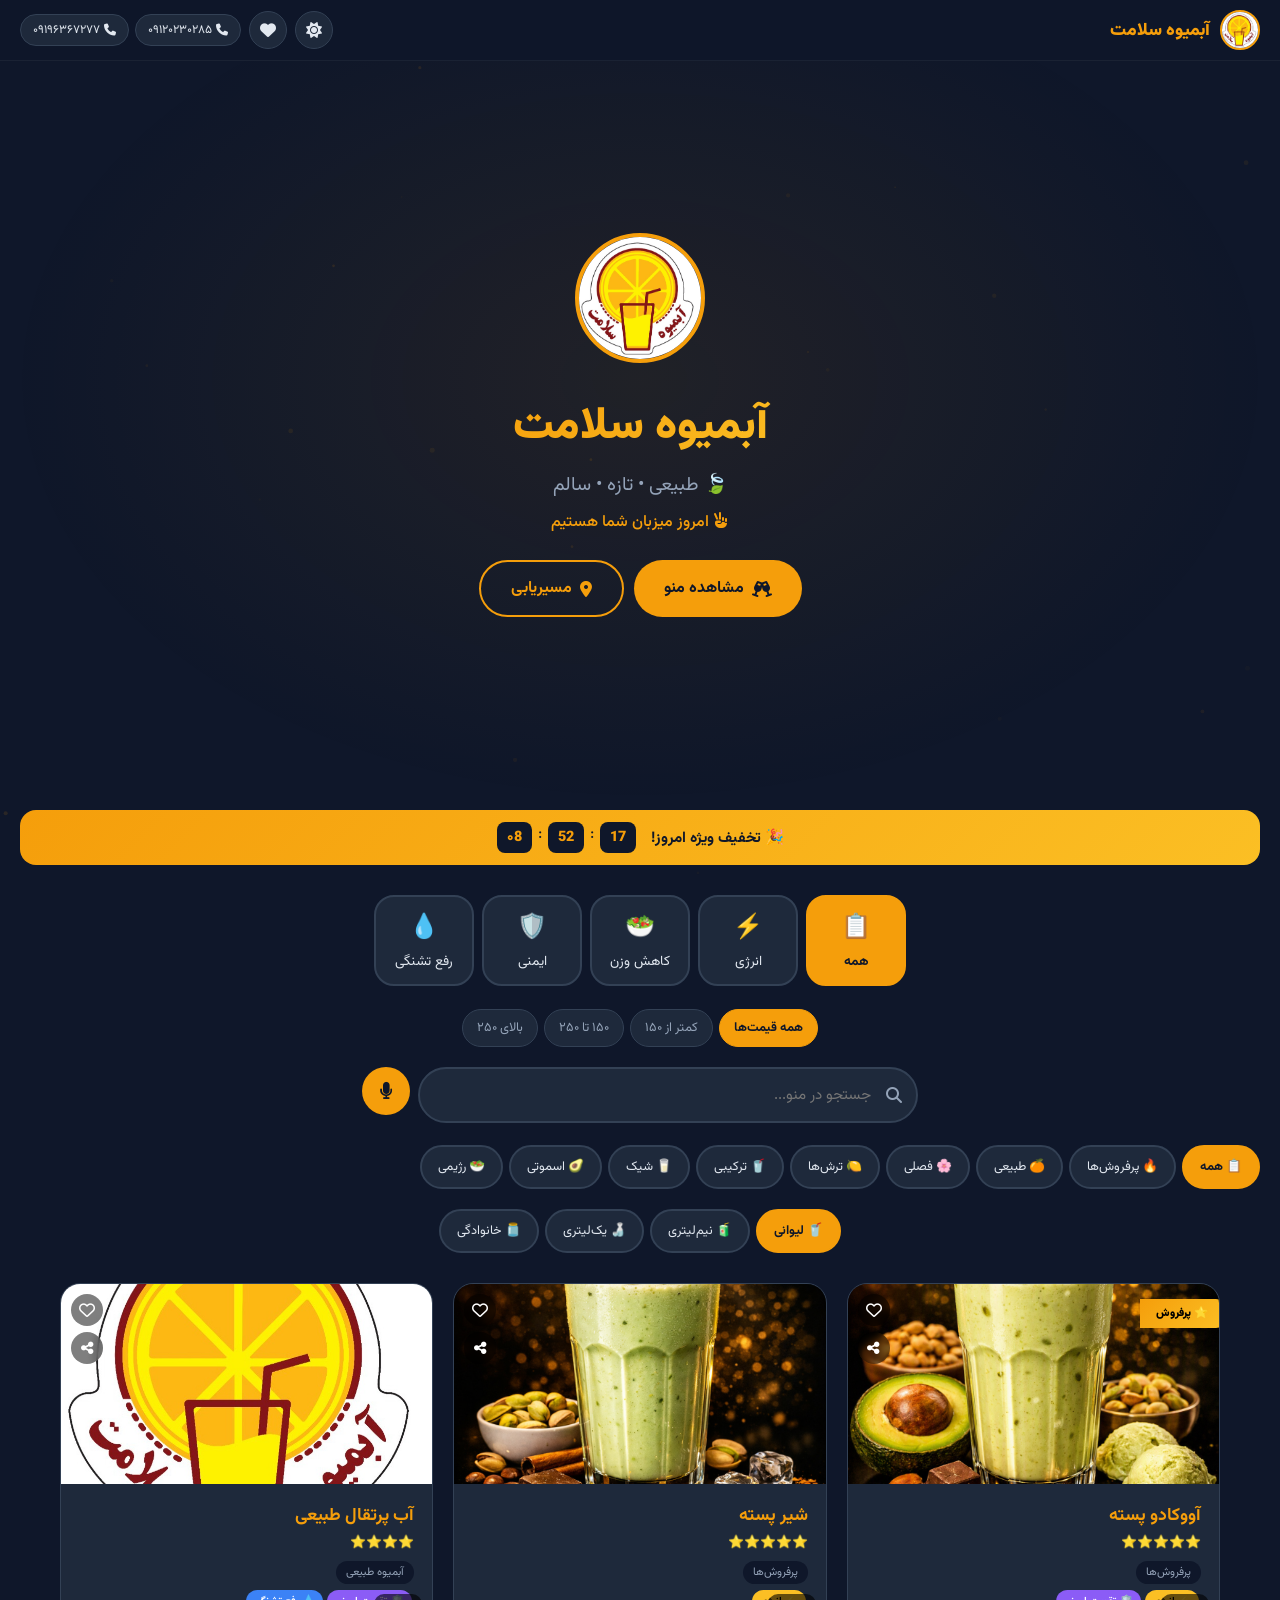
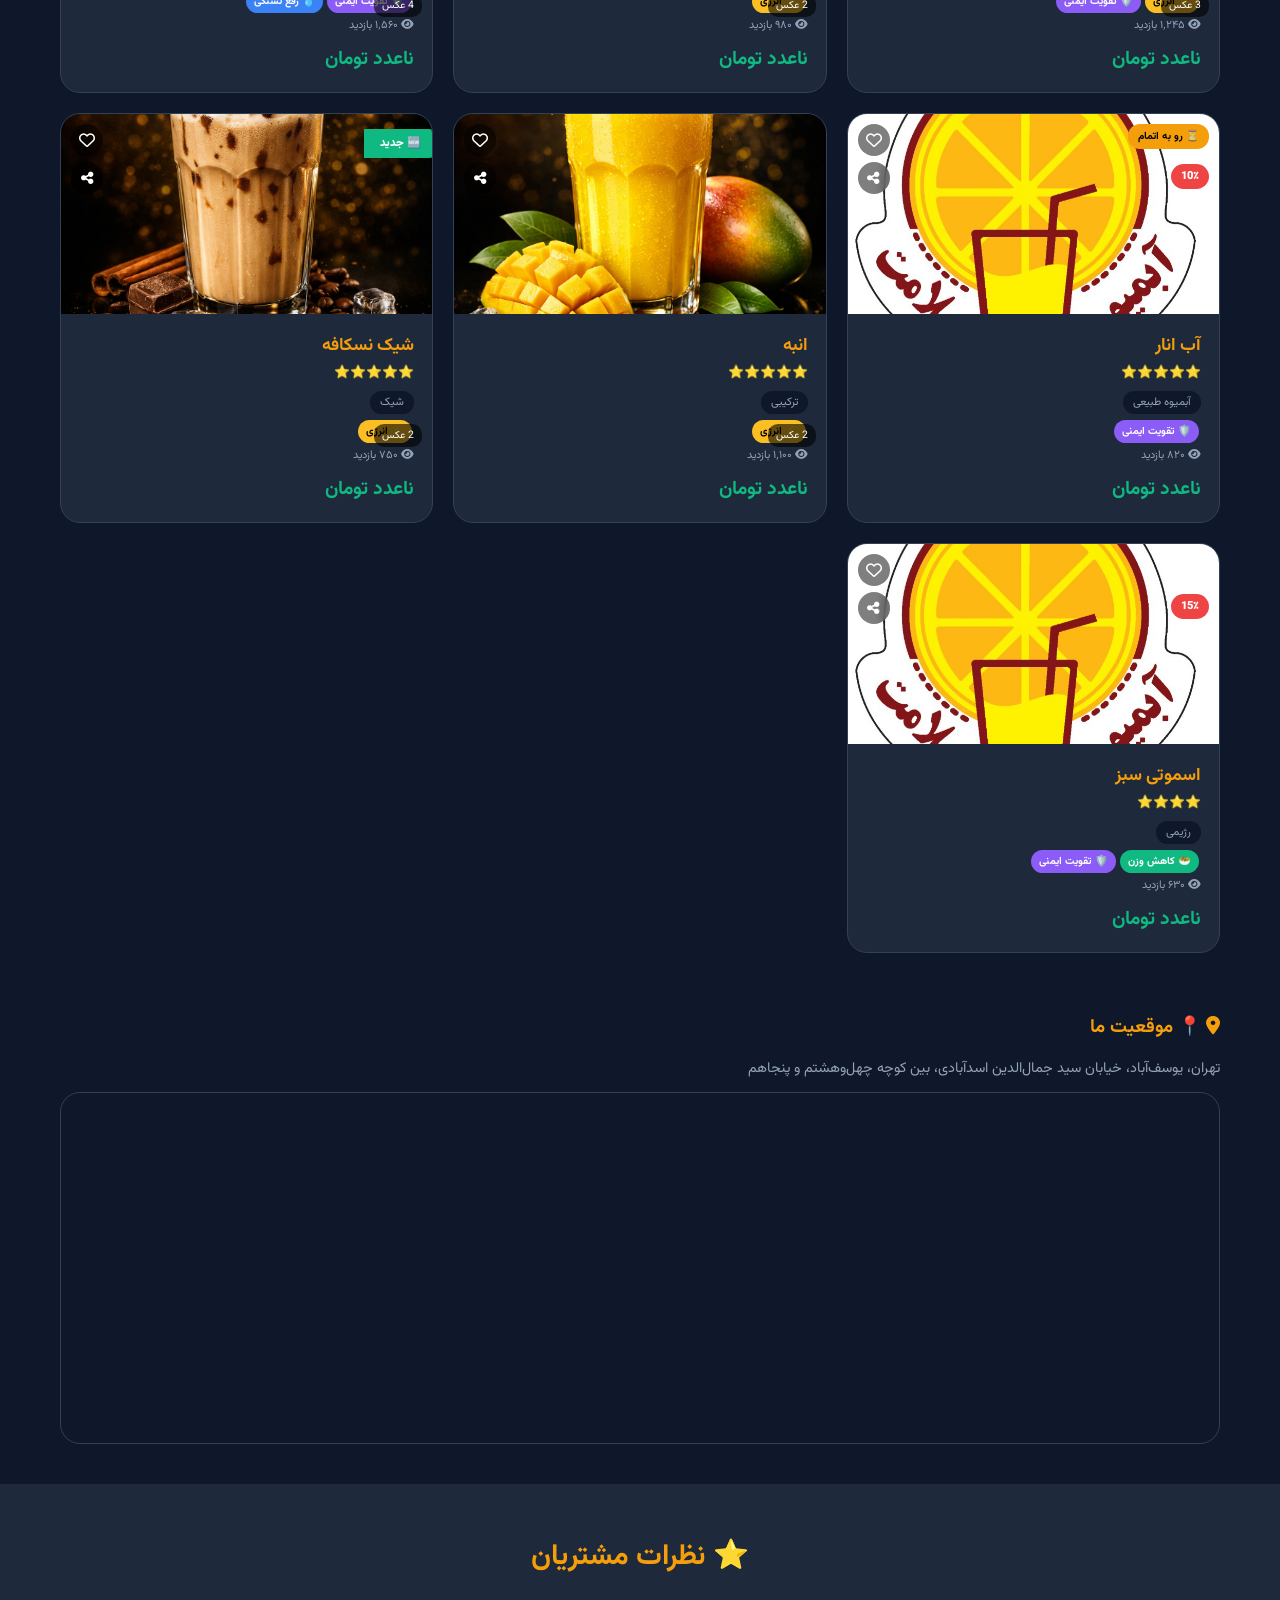
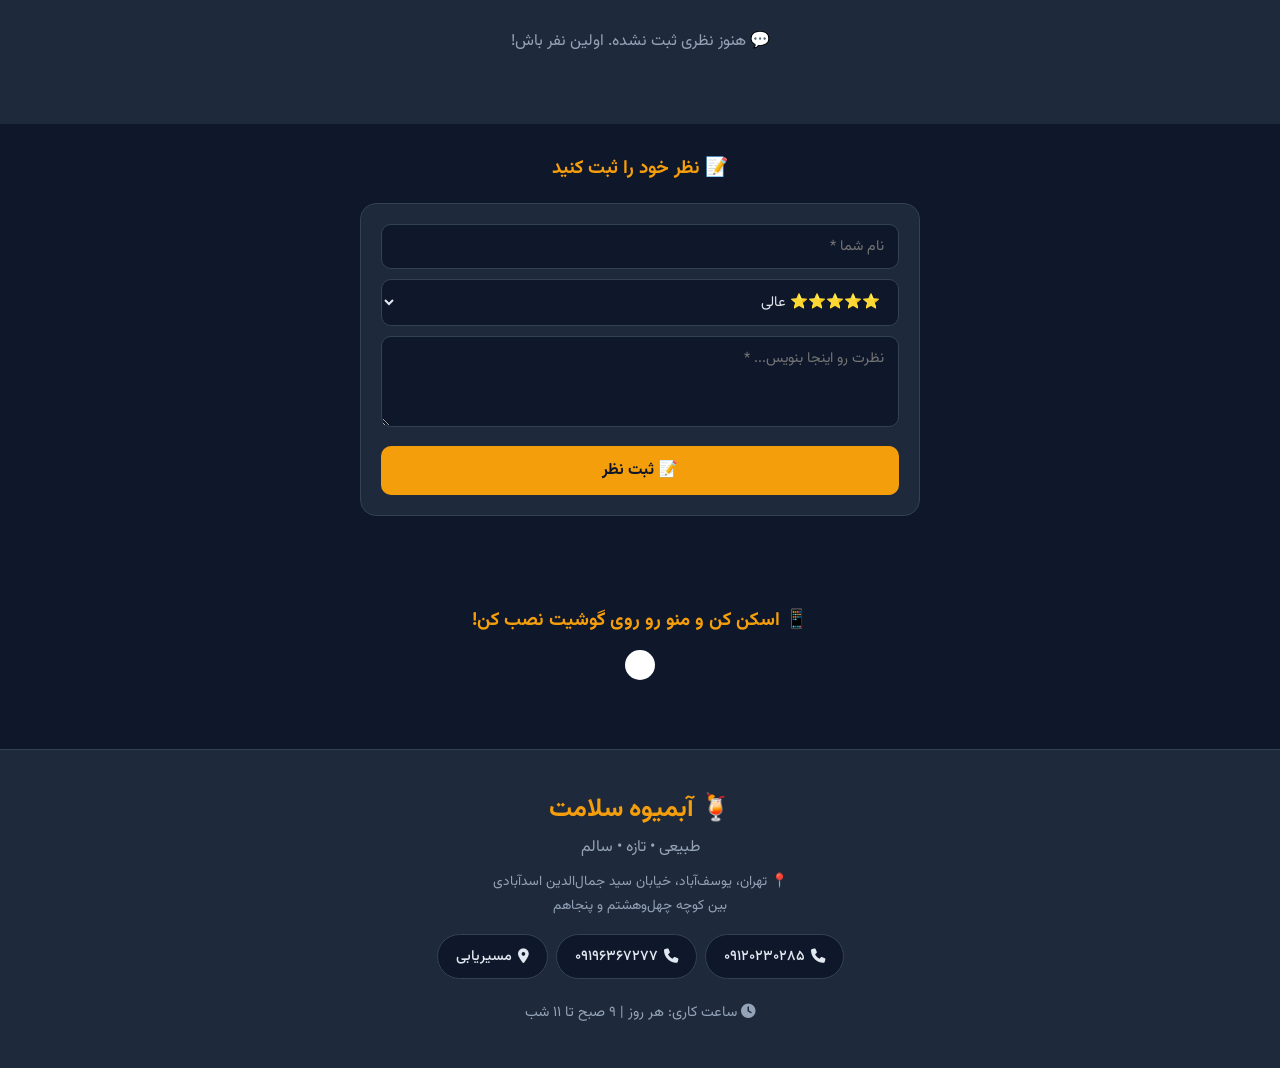
==== commit c9455114: "Update index.html" ====
--- a/index.html
+++ b/index.html
@@ -157,51 +157,36 @@
                 allowfullscreen=""
                 loading="lazy"
                 referrerpolicy="no-referrer-when-downgrade"
-                title="موقعیت آبمیوه سلامت">
+                title="موقعیت آبمیوه سلامت"
+                style="width:100%;height:350px;border:0;">
             </iframe>
         </div>
     </div>
 
-    <!-- Reviews -->
+    <!-- Reviews - فقط واقعی -->
     <section class="reviews-section">
         <h2>⭐ نظرات مشتریان</h2>
-        <div class="reviews-grid">
-            <div class="review-card">
-                <div class="review-header">
-                    <div class="review-avatar">م</div>
-                    <div><div class="review-name">مریم رضایی</div><div class="review-stars">⭐⭐⭐⭐⭐</div></div>
-                </div>
-                <p class="review-text">بهترین آبمیوه‌ای که تا حالا خوردم! آووکادو پسته‌شون فوق‌العاده‌ست 👌</p>
-            </div>
-            <div class="review-card">
-                <div class="review-header">
-                    <div class="review-avatar">ع</div>
-                    <div><div class="review-name">علی محمدی</div><div class="review-stars">⭐⭐⭐⭐⭐</div></div>
-                </div>
-                <p class="review-text">کیفیت عالی، قیمت مناسب. شیر پسته‌شون یه چیز دیگه‌ست! 😍</p>
-            </div>
-            <div class="review-card">
-                <div class="review-header">
-                    <div class="review-avatar">س</div>
-                    <div><div class="review-name">سارا احمدی</div><div class="review-stars">⭐⭐⭐⭐⭐</div></div>
-                </div>
-                <p class="review-text">منوی دیجیتالشون خیلی باحاله! راحت میتونم انتخاب کنم 👍</p>
-            </div>
+        <div class="reviews-grid" id="reviewsGrid">
+            <p style="color:var(--text-muted);text-align:center;grid-column:1/-1;padding:20px;">
+                💬 هنوز نظری ثبت نشده. اولین نفر باش!
+            </p>
         </div>
     </section>
 
     <!-- Review Form -->
     <div class="review-form-section">
-        <h3>📝 نظر شما</h3>
+        <h3>📝 نظر خود را ثبت کنید</h3>
         <div class="review-form">
-            <input type="text" id="reviewName" placeholder="نام شما">
+            <input type="text" id="reviewName" placeholder="نام شما *" required>
             <select id="reviewStars">
-                <option value="5">⭐⭐⭐⭐⭐</option>
-                <option value="4">⭐⭐⭐⭐</option>
-                <option value="3">⭐⭐⭐</option>
+                <option value="5">⭐⭐⭐⭐⭐ عالی</option>
+                <option value="4">⭐⭐⭐⭐ خوب</option>
+                <option value="3">⭐⭐⭐ متوسط</option>
+                <option value="2">⭐⭐ ضعیف</option>
+                <option value="1">⭐ خیلی بد</option>
             </select>
-            <textarea id="reviewText" rows="3" placeholder="نظرت رو اینجا بنویس..."></textarea>
-            <button onclick="submitReview()">ثبت نظر</button>
+            <textarea id="reviewText" rows="3" placeholder="نظرت رو اینجا بنویس... *" required></textarea>
+            <button onclick="submitReview()">📝 ثبت نظر</button>
         </div>
     </div>
 
@@ -286,13 +271,66 @@
 
     <script src="https://cdn.jsdelivr.net/npm/qrcodejs@1.0.0/qrcode.min.js"></script>
     <script>
-        // Generate QR Code
         window.addEventListener('load', () => {
             const qrEl = document.getElementById('qrCode');
             if (qrEl && typeof QRCode !== 'undefined') {
                 new QRCode(qrEl, { text: window.location.href, width: 140, height: 140 });
             }
+            // لود نظرات ذخیره شده
+            loadSavedReviews();
         });
+        
+        // ذخیره و لود نظرات واقعی
+        function loadSavedReviews() {
+            const saved = JSON.parse(localStorage.getItem('juice_reviews') || '[]');
+            const grid = document.getElementById('reviewsGrid');
+            if (saved.length === 0) {
+                grid.innerHTML = '<p style="color:var(--text-muted);text-align:center;grid-column:1/-1;padding:20px;">💬 هنوز نظری ثبت نشده. اولین نفر باش!</p>';
+                return;
+            }
+            grid.innerHTML = saved.map(r => `
+                <div class="review-card">
+                    <div class="review-header">
+                        <div class="review-avatar">${r.name[0]}</div>
+                        <div>
+                            <div class="review-name">${r.name}</div>
+                            <div class="review-stars">${'⭐'.repeat(r.stars)}</div>
+                        </div>
+                    </div>
+                    <p class="review-text">${r.text}</p>
+                    <div style="color:var(--text-muted);font-size:0.7rem;margin-top:8px;">${r.date}</div>
+                </div>
+            `).join('');
+        }
+
+        function submitReview() {
+            const name = document.getElementById('reviewName').value.trim();
+            const text = document.getElementById('reviewText').value.trim();
+            const stars = parseInt(document.getElementById('reviewStars').value);
+            
+            if (!name || !text) {
+                toast('❌ لطفاً نام و نظر را وارد کنید', 'error');
+                return;
+            }
+            
+            const review = {
+                name,
+                text,
+                stars,
+                date: new Date().toLocaleDateString('fa-IR')
+            };
+            
+            const saved = JSON.parse(localStorage.getItem('juice_reviews') || '[]');
+            saved.unshift(review);
+            localStorage.setItem('juice_reviews', JSON.stringify(saved.slice(0, 20))); // حداکثر ۲۰ نظر
+            
+            document.getElementById('reviewName').value = '';
+            document.getElementById('reviewText').value = '';
+            document.getElementById('reviewStars').value = '5';
+            
+            loadSavedReviews();
+            toast('✅ نظر شما با موفقیت ثبت شد! 🙏');
+        }
     </script>
     <script src="script.js"></script>
 </body>
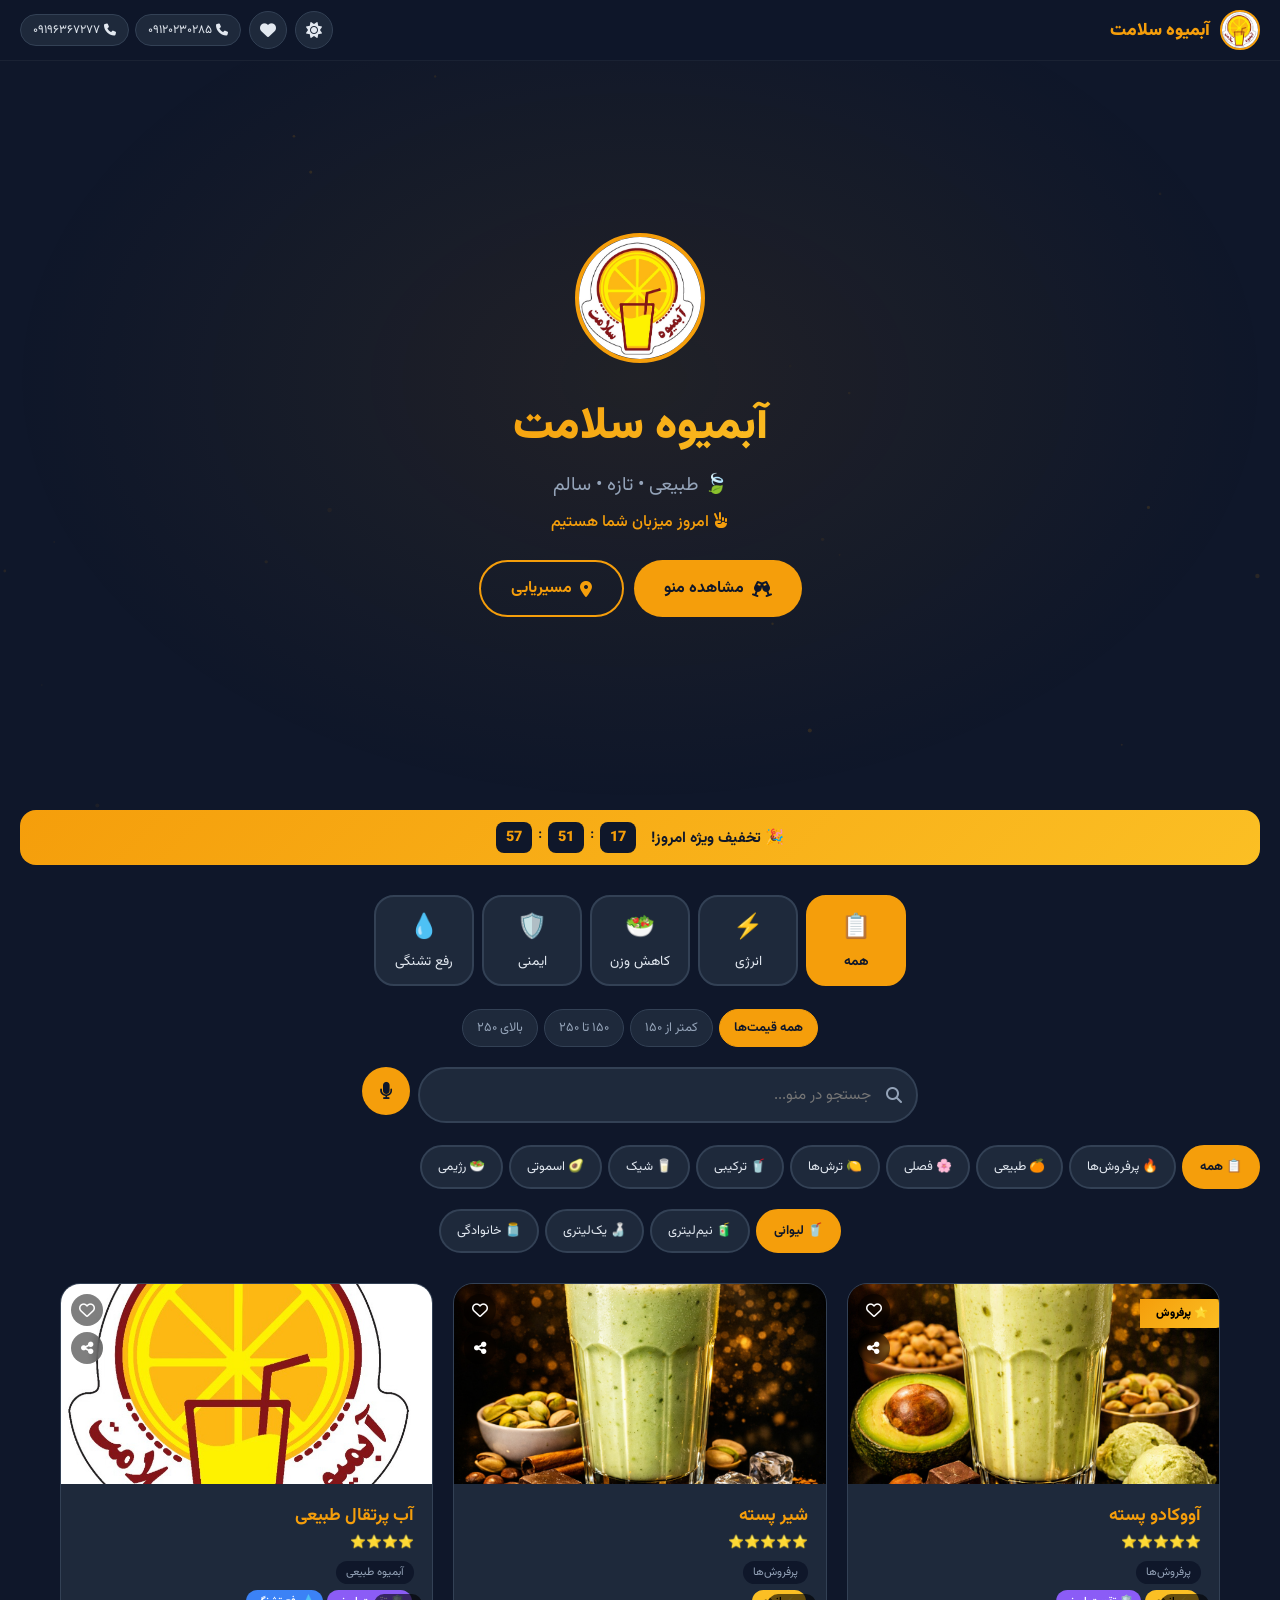
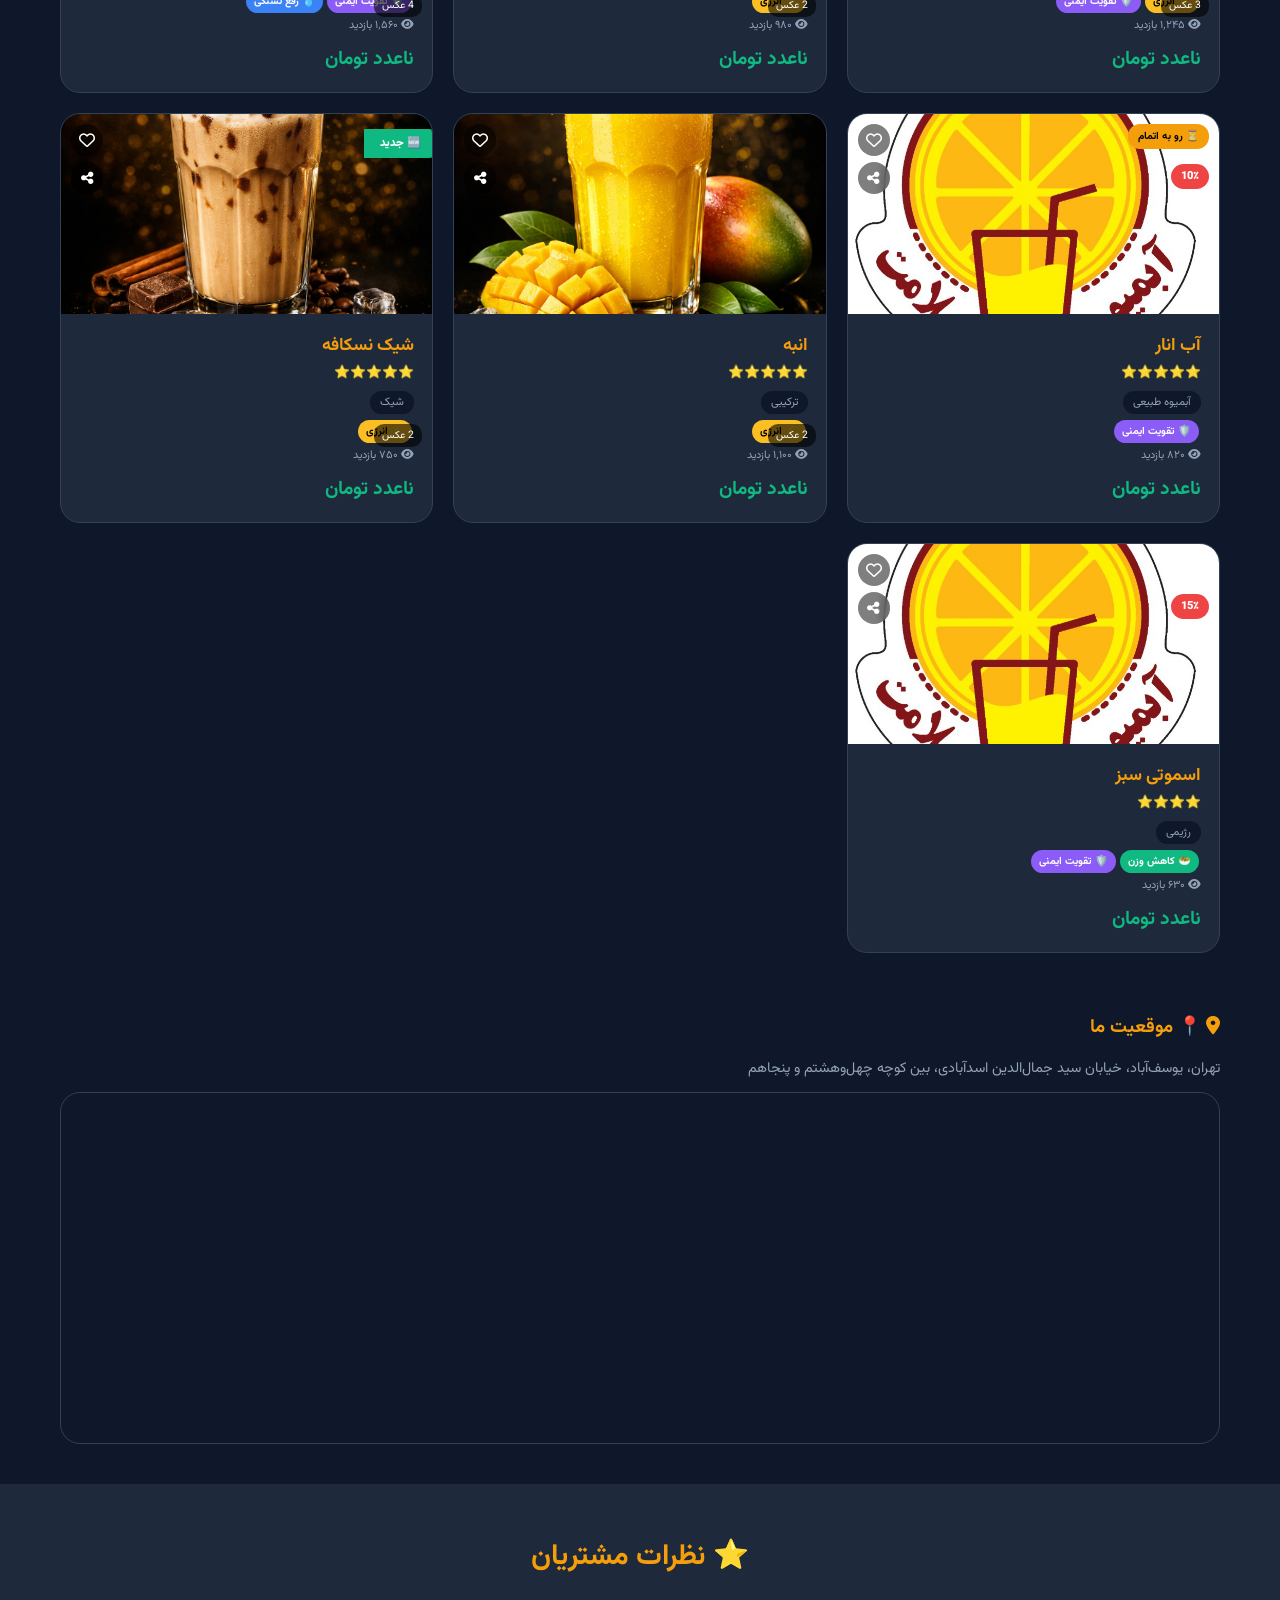
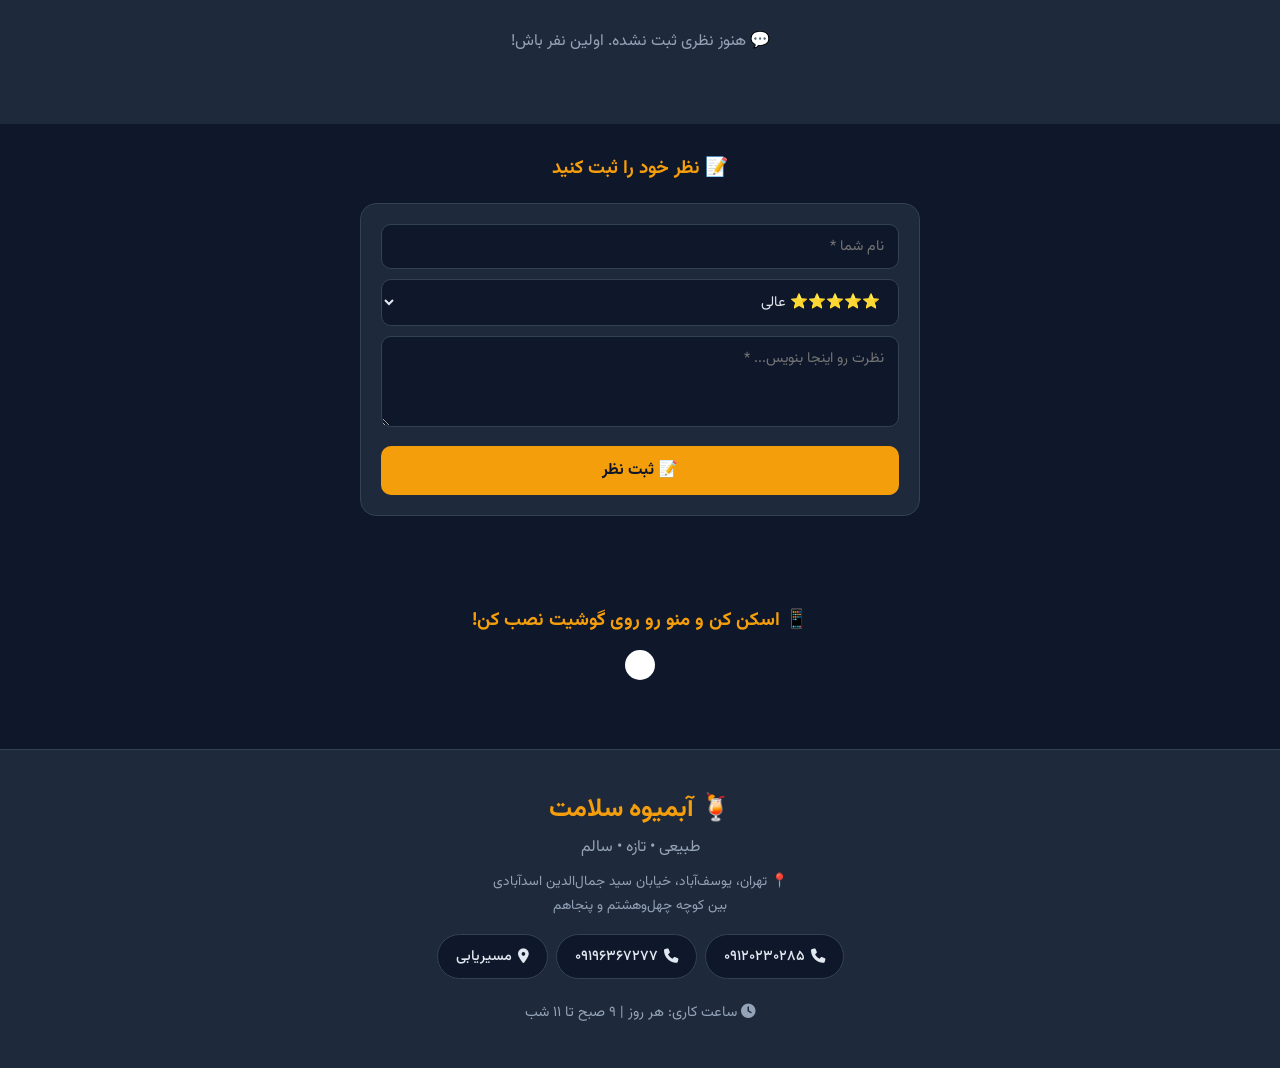
==== commit 6a6a041b: "Update index.html" ====
--- a/index.html
+++ b/index.html
@@ -153,7 +153,7 @@
         </p>
         <div class="map-container">
             <iframe 
-                src="https://www.google.com/maps/embed?pb=!1m18!1m12!1m3!1d3238.782388317384!2d51.40847831526089!3d35.731907980179476!2m3!1f0!2f0!3f0!3m2!1i1024!2i768!4f13.1!3m3!1m2!1s0x3f8e0147a6b5b5b5%3A0x9c9c9c9c9c9c9c9c!2sSeyed%20Jamal%20al-Din%20Asadabadi%20St%2C%20Tehran!5e0!3m2!1sen!2s!4v1690000000000"
+          src="https://www.google.com/maps/embed?pb=!1m18!1m12!1m3!1d3238.7696291020247!2d51.408586!3d35.731940999999996!2m3!1f0!2f0!3f0!3m2!1i1024!2i768!4f13.1!3m3!1m2!1s0x0%3A0x0!2zMzXCsDQzJzU0LjkiTiA1McKwMjQnMzguMCJF!5e0!3m2!1sfa!2s!4v1690000000000"
                 allowfullscreen=""
                 loading="lazy"
                 referrerpolicy="no-referrer-when-downgrade"
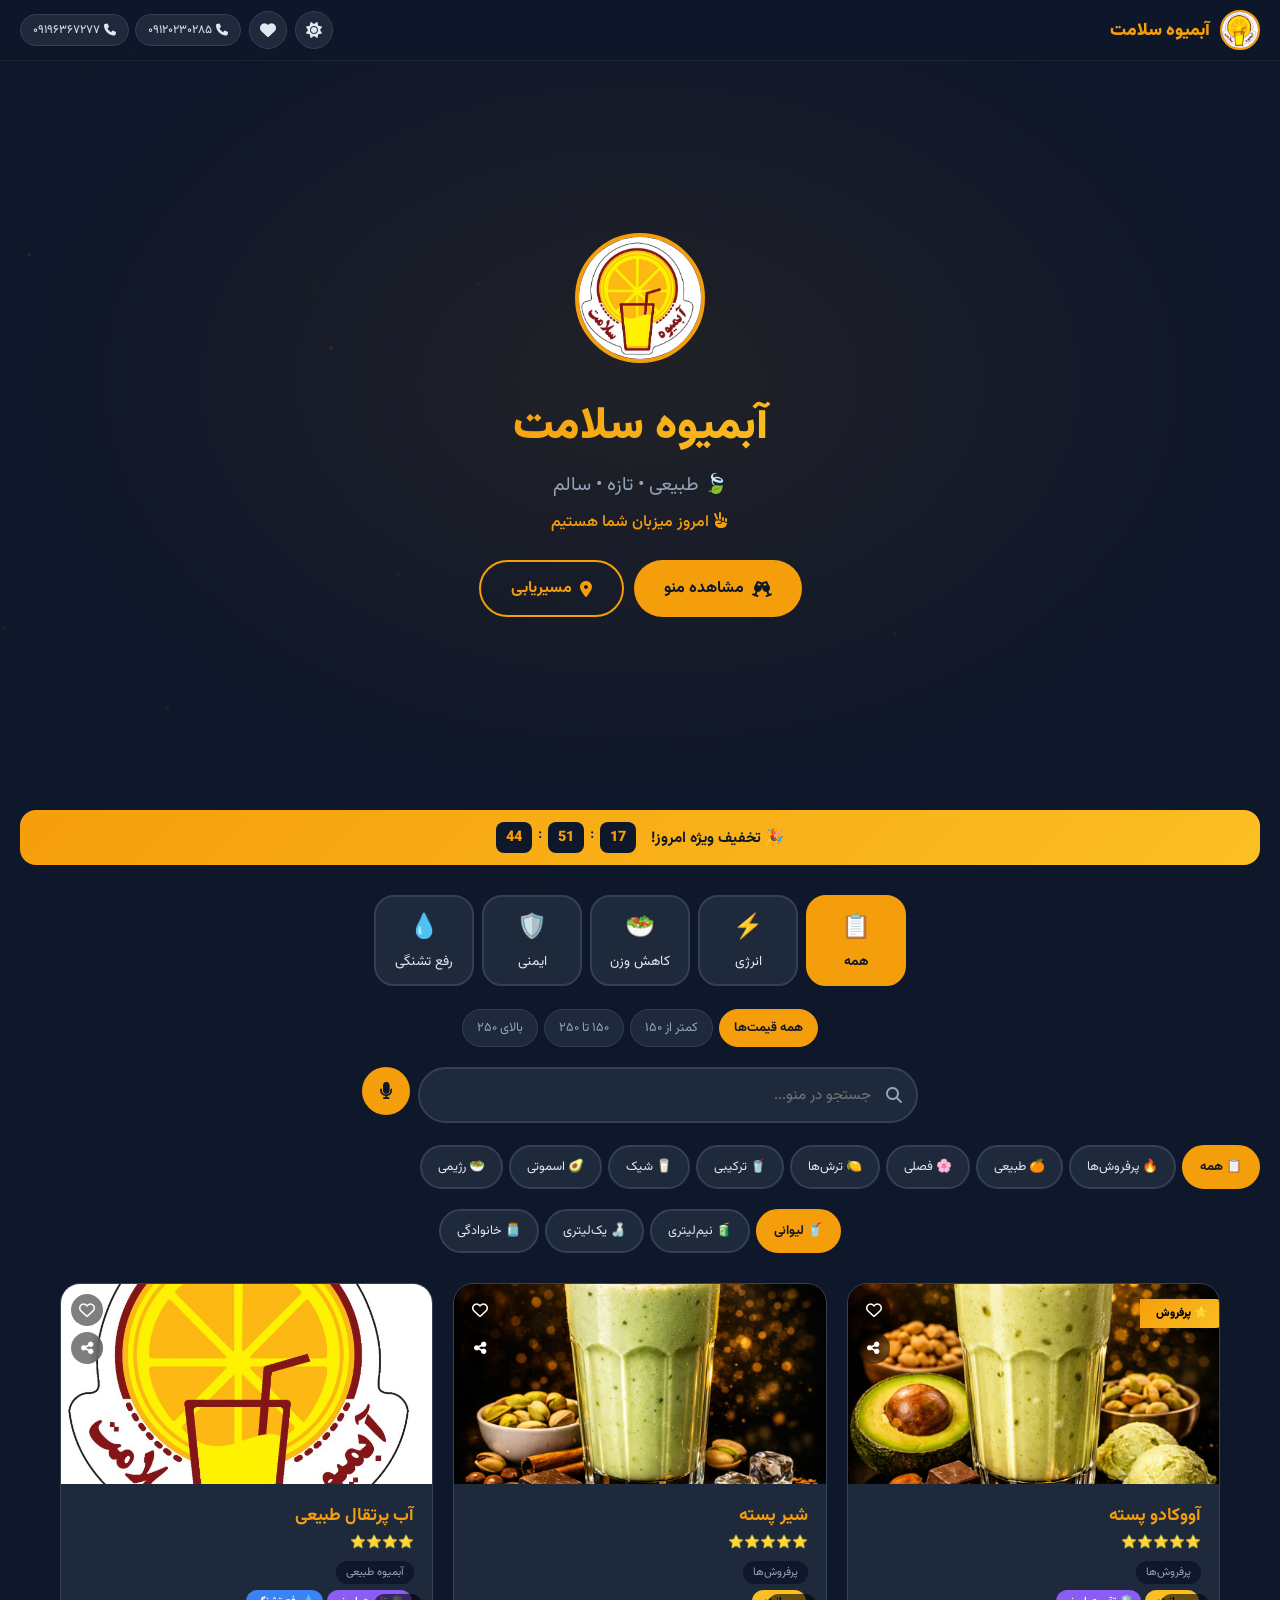
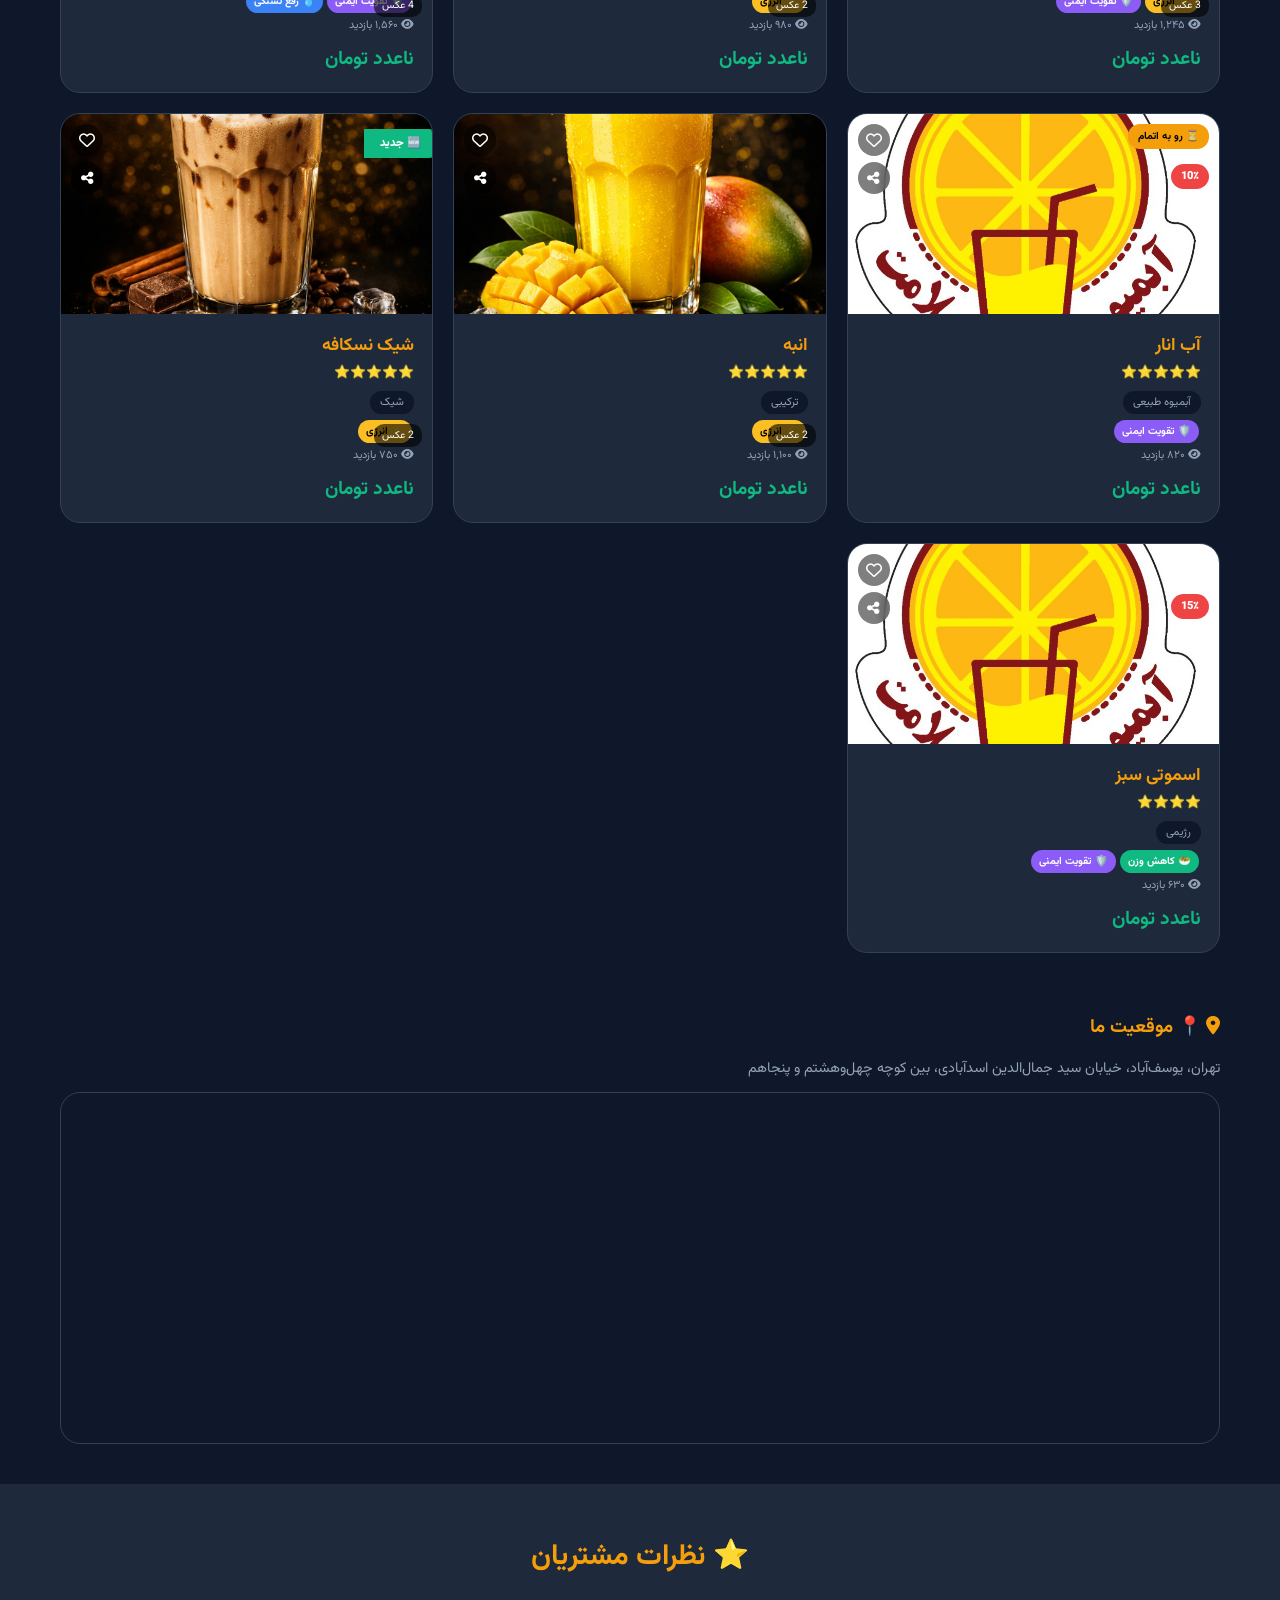
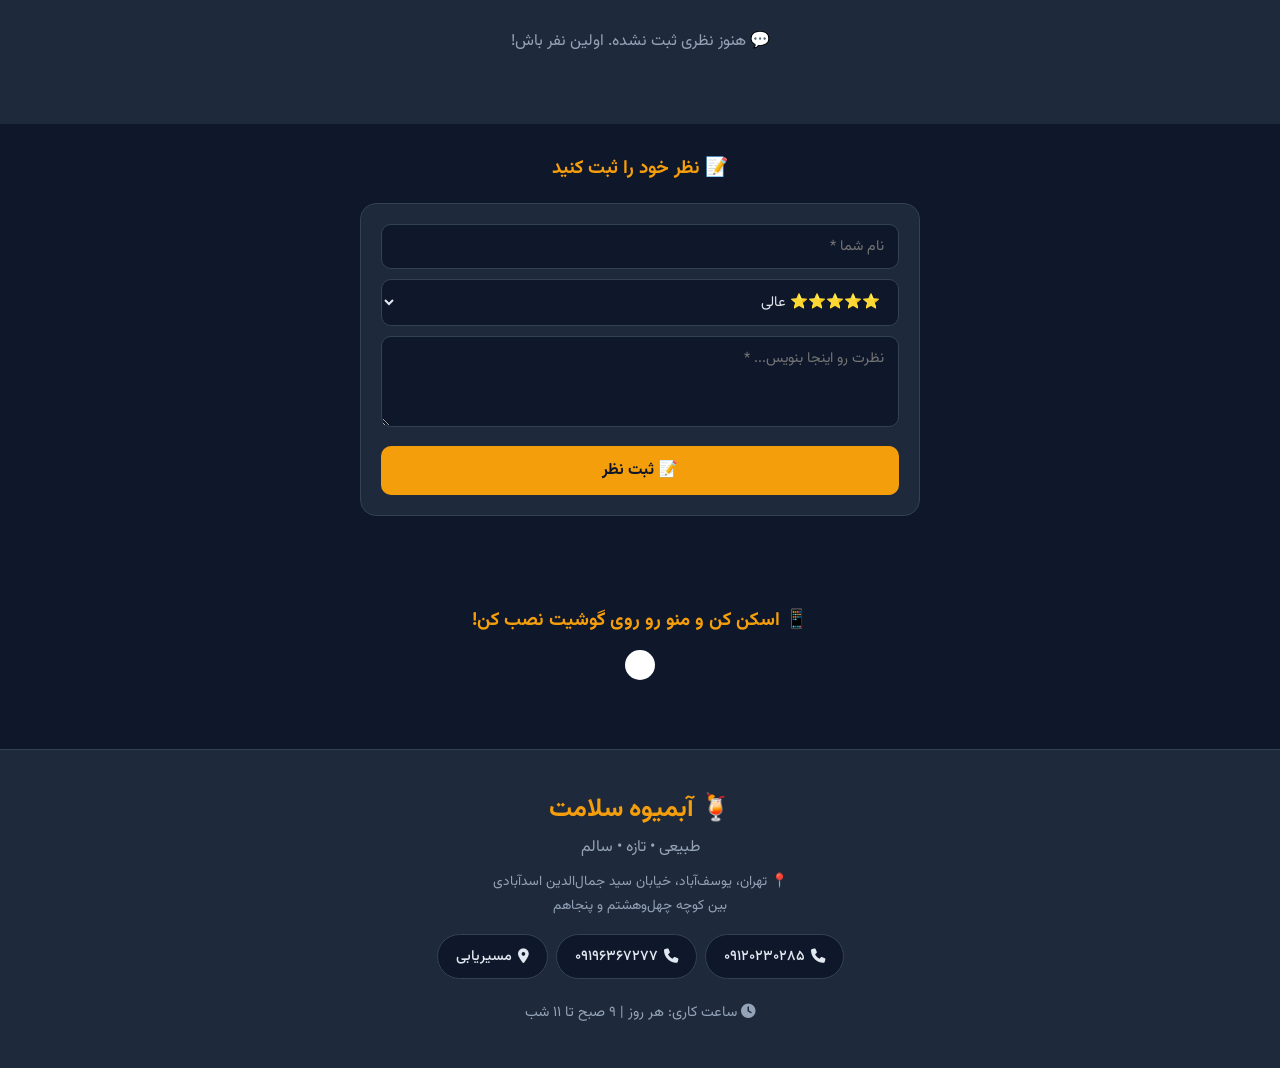
==== commit 8f4e004e: "Update index.html" ====
--- a/index.html
+++ b/index.html
@@ -146,22 +146,22 @@
     </div>
 
     <!-- Map -->
-    <div class="map-section" id="map-section">
-        <h3><i class="fas fa-map-marker-alt"></i> 📍 موقعیت ما</h3>
-        <p style="color:var(--text-muted);margin-bottom:12px;font-size:0.9rem;">
-            تهران، یوسف‌آباد، خیابان سید جمال‌الدین اسدآبادی، بین کوچه چهل‌وهشتم و پنجاهم
-        </p>
-        <div class="map-container">
-            <iframe 
-          src="https://www.google.com/maps/embed?pb=!1m18!1m12!1m3!1d3238.7696291020247!2d51.408586!3d35.731940999999996!2m3!1f0!2f0!3f0!3m2!1i1024!2i768!4f13.1!3m3!1m2!1s0x0%3A0x0!2zMzXCsDQzJzU0LjkiTiA1McKwMjQnMzguMCJF!5e0!3m2!1sfa!2s!4v1690000000000"
-                allowfullscreen=""
-                loading="lazy"
-                referrerpolicy="no-referrer-when-downgrade"
-                title="موقعیت آبمیوه سلامت"
-                style="width:100%;height:350px;border:0;">
-            </iframe>
-        </div>
-    </div>
+<div class="map-section" id="map-section">
+    <h3><i class="fas fa-map-marker-alt"></i> 📍 موقعیت ما</h3>
+    <p style="color:var(--text-muted);margin-bottom:12px;font-size:0.9rem;">
+        تهران، یوسف‌آباد، خیابان سید جمال‌الدین اسدآبادی، بین کوچه چهل‌وهشتم و پنجاهم
+    </p>
+    <div class="map-container">
+        <iframe 
+            src="https://www.google.com/maps/embed?pb=!1m18!1m12!1m3!1d1619.3911941731118!2d51.4084417!3d35.7318444!2m3!1f0!2f0!3f0!3m2!1i1024!2i768!4f13.1!3m3!1m2!1s0x0%3A0x0!2zMzXCsDQzJzU0LjYiTiA1McKwMjQnMzAuNCJF!5e0!3m2!1sfa!2s!4v1750000000000"
+            allowfullscreen=""
+            loading="lazy"
+            referrerpolicy="no-referrer-when-downgrade"
+            title="موقعیت آبمیوه سلامت"
+            style="width:100%;height:350px;border:0;">
+        </iframe>
+    </div>
+</div>
 
     <!-- Reviews - فقط واقعی -->
     <section class="reviews-section">
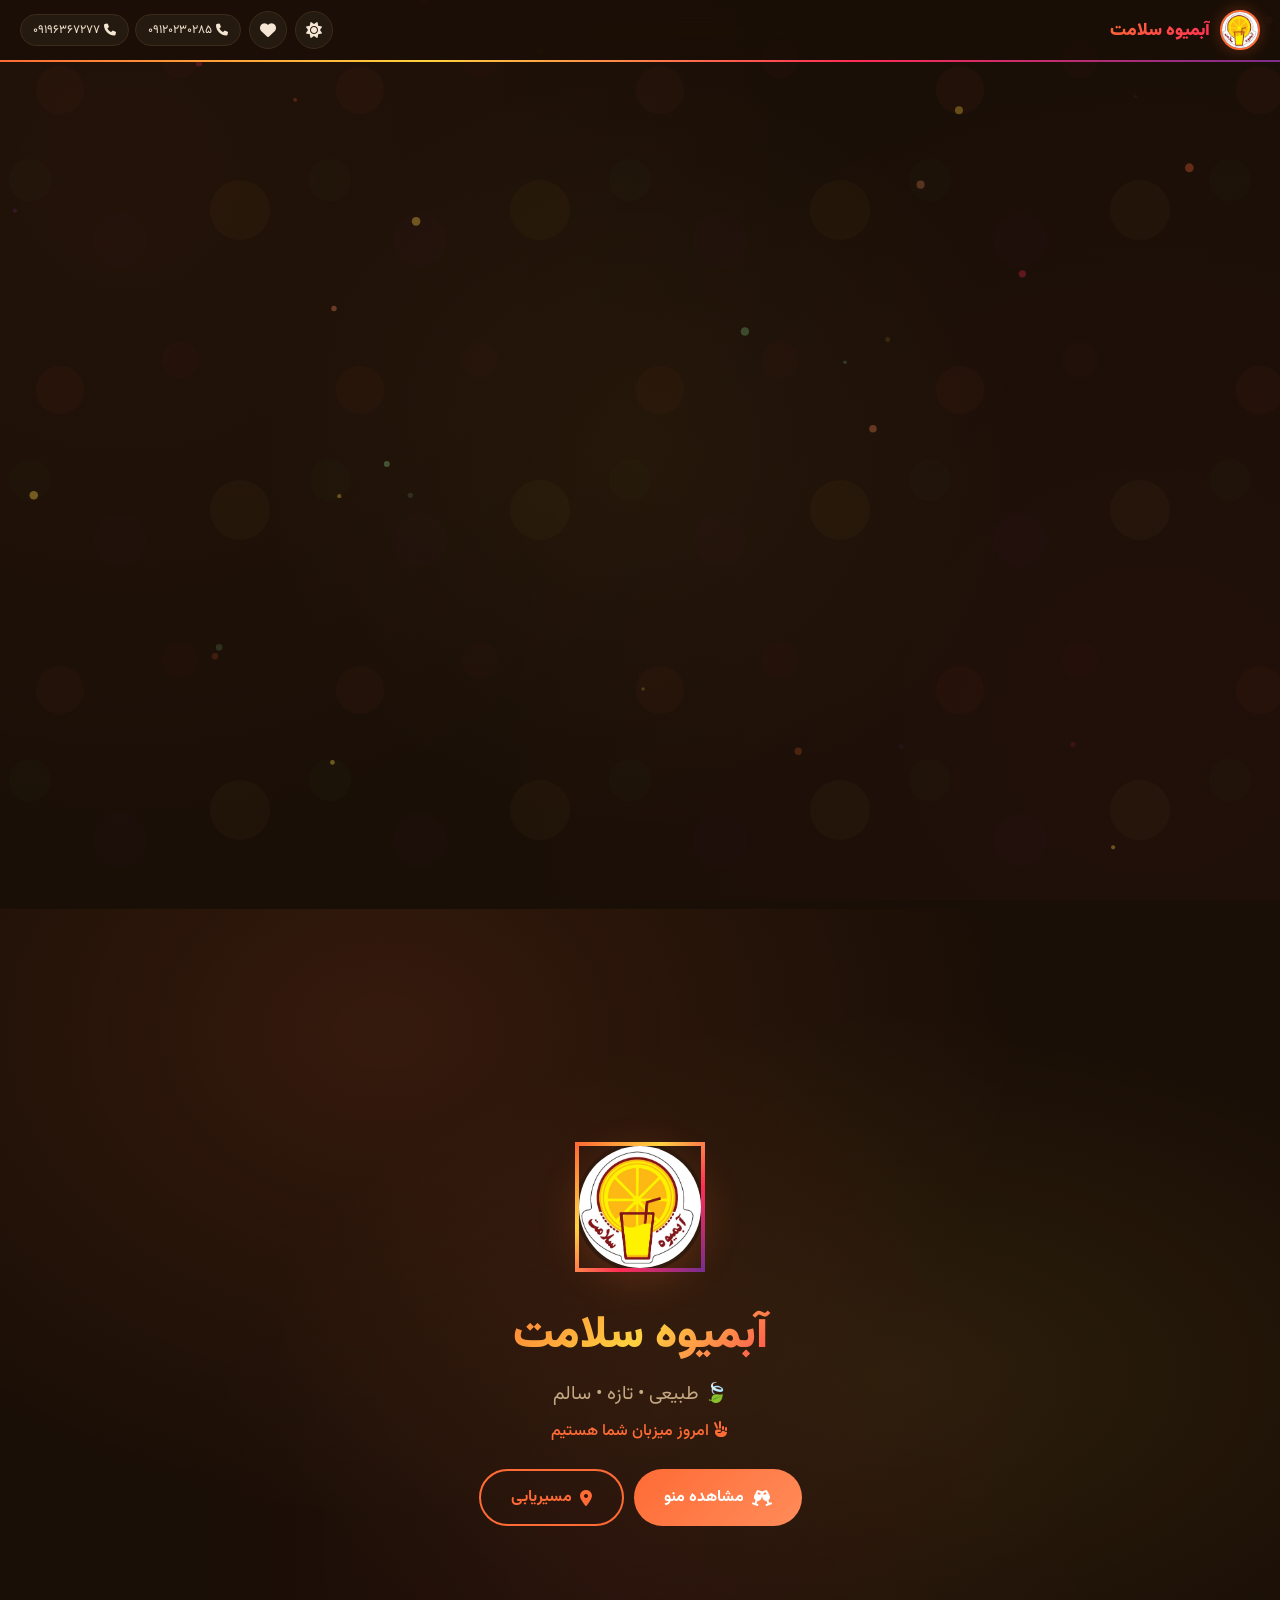
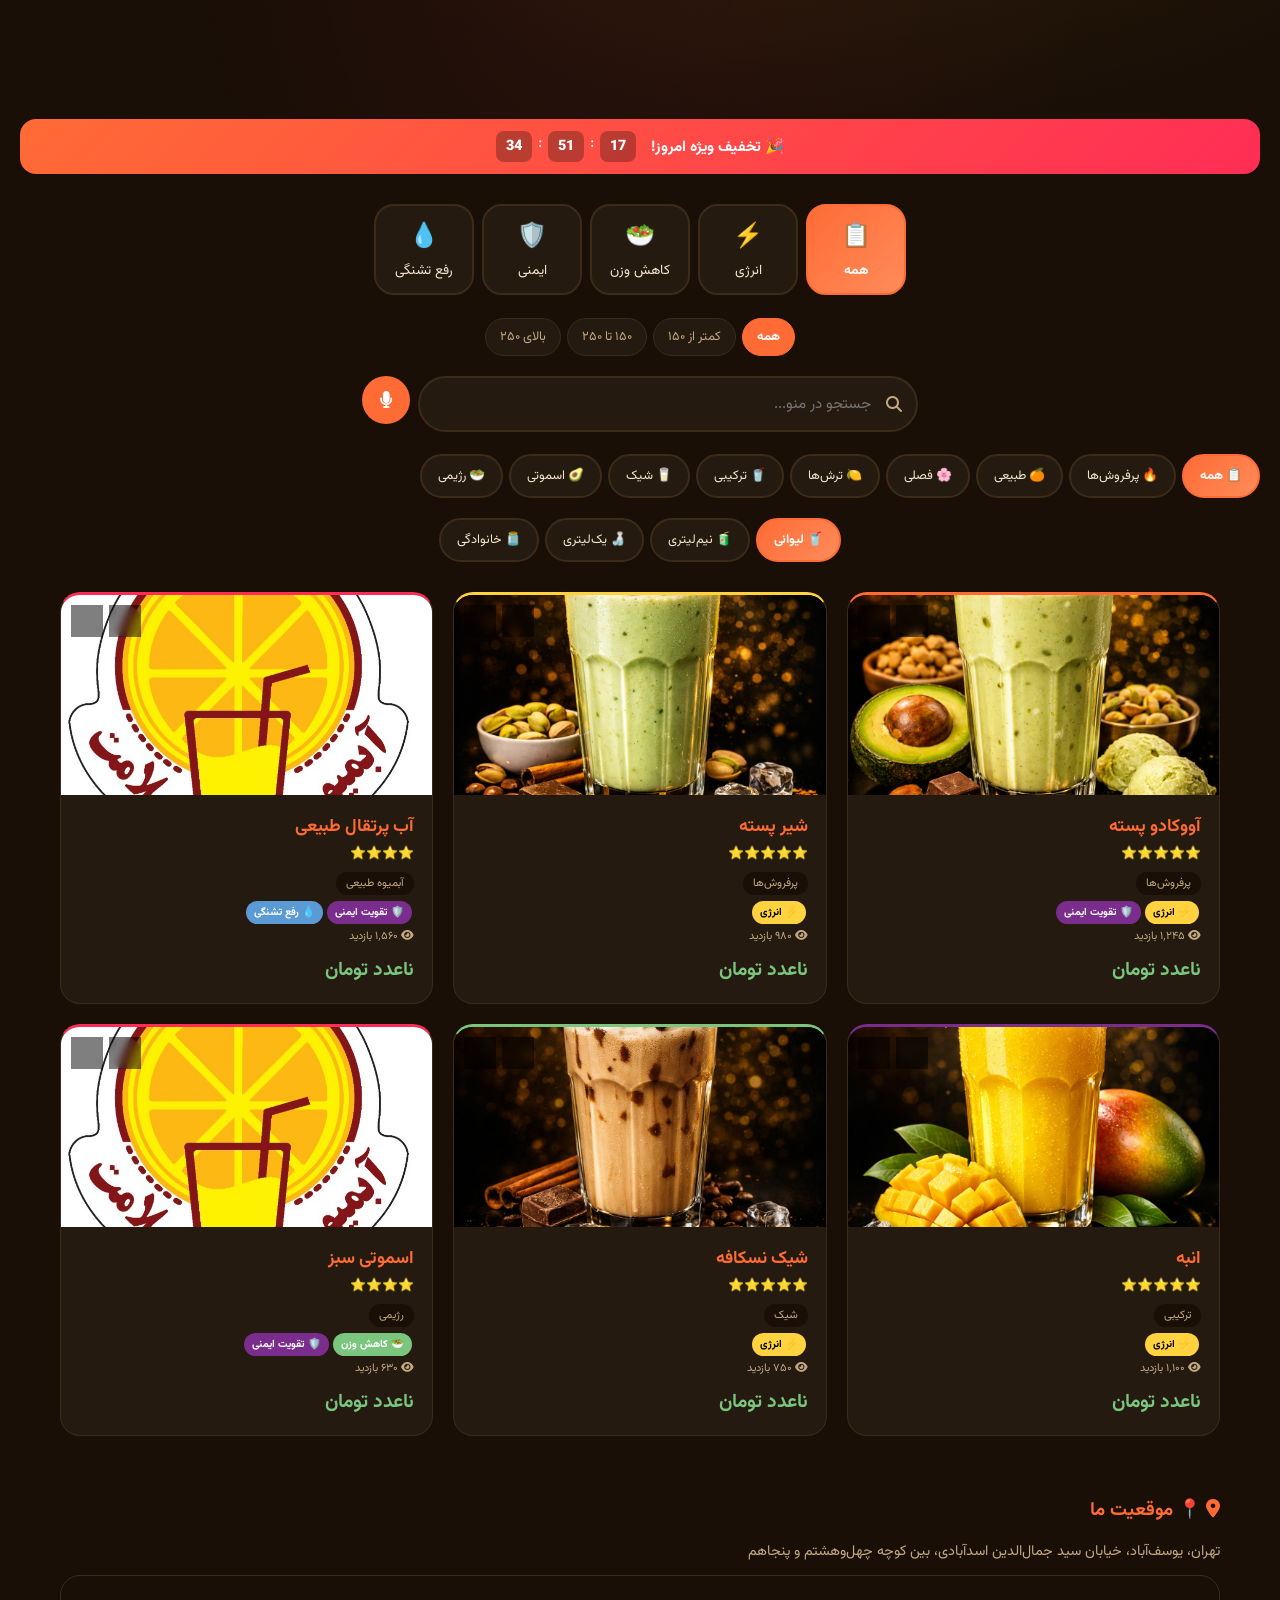
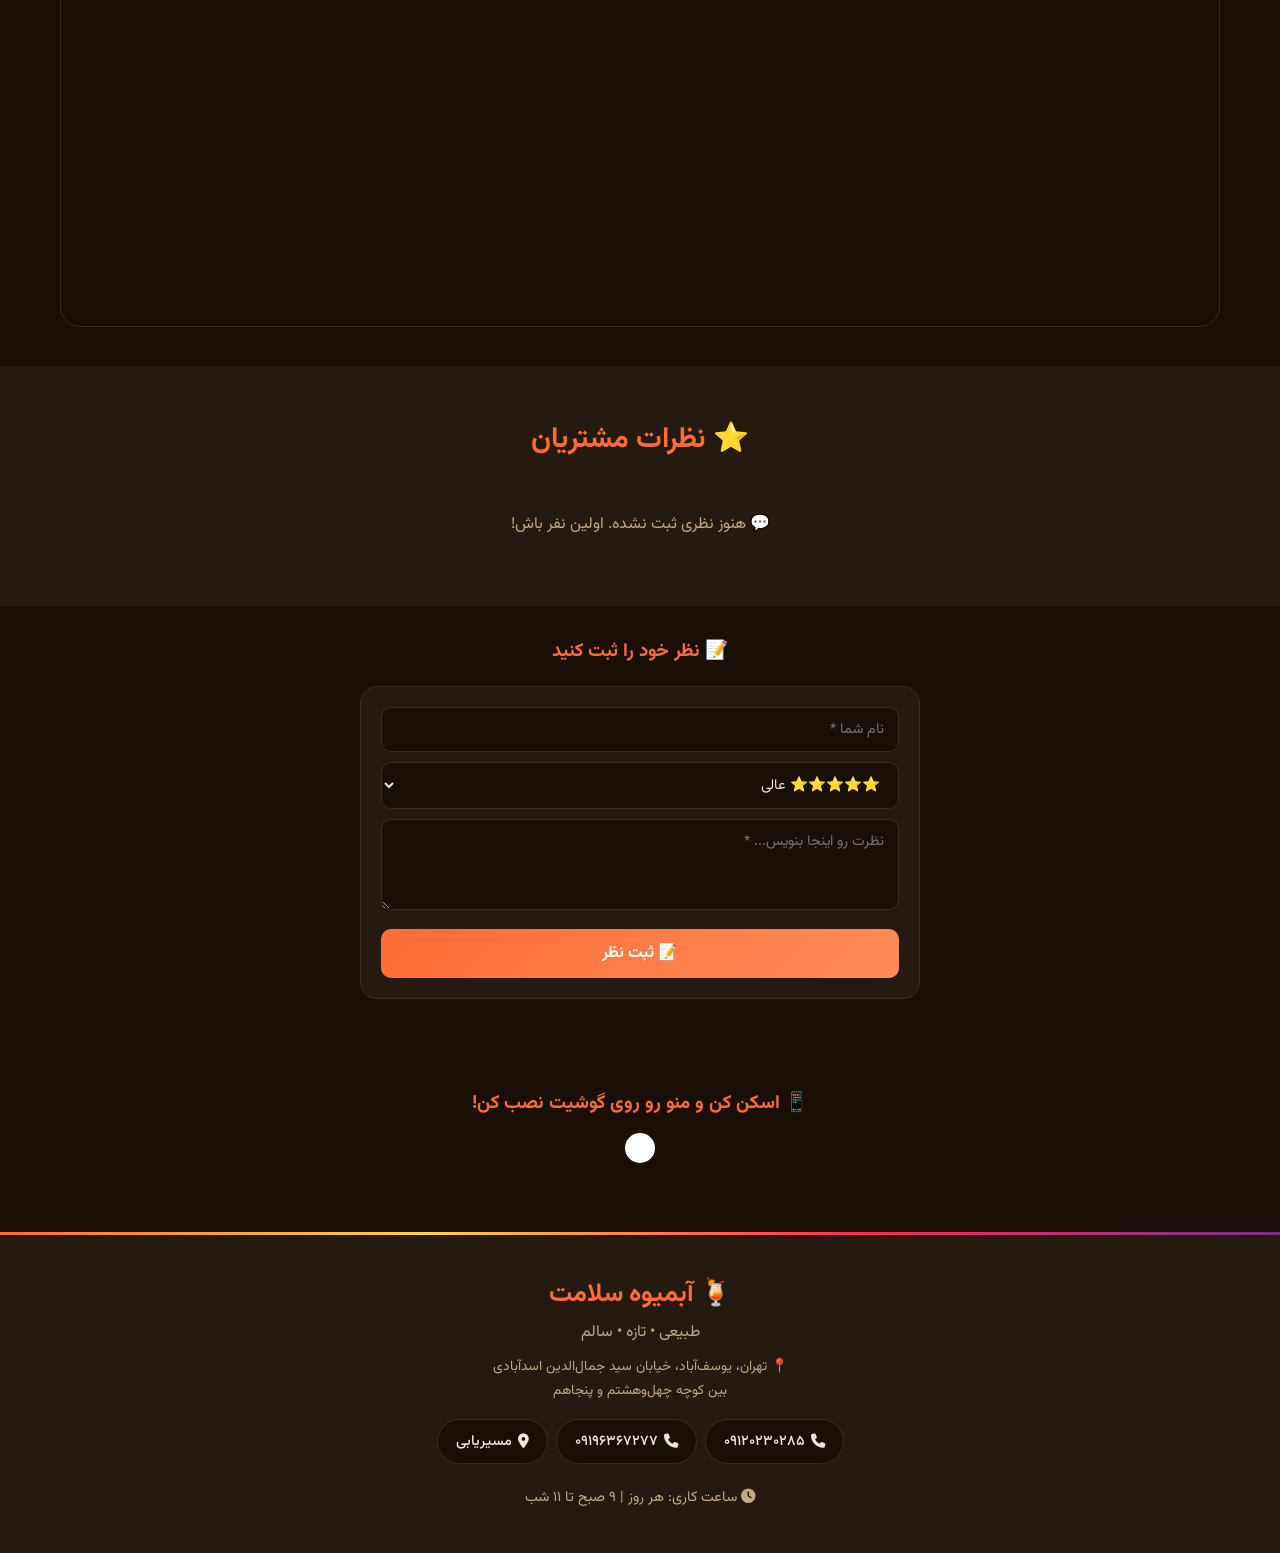
==== commit b68f9fa2: "Update index.html" ====
--- a/index.html
+++ b/index.html
@@ -4,7 +4,7 @@
     <meta charset="UTF-8">
     <meta name="viewport" content="width=device-width, initial-scale=1.0, viewport-fit=cover">
     <title>آبمیوه سلامت | منوی دیجیتال</title>
-    <meta name="theme-color" content="#f59e0b">
+    <meta name="theme-color" content="#ff6b35">
     <meta name="description" content="منوی دیجیتال آبمیوه سلامت - طبیعی، تازه، سالم - تهران، یوسف‌آباد">
     <meta name="apple-mobile-web-app-capable" content="yes">
     <meta name="apple-mobile-web-app-status-bar-style" content="black-translucent">
@@ -12,36 +12,28 @@
     <link rel="manifest" href="manifest.json">
     <link rel="icon" href="logo.png.jpg">
     <link rel="apple-touch-icon" href="logo.png.jpg">
-    
     <link rel="stylesheet" href="https://cdnjs.cloudflare.com/ajax/libs/font-awesome/6.4.0/css/all.min.css">
     <link href="https://fonts.googleapis.com/css2?family=Vazirmatn:wght@300;400;500;700;900&display=swap" rel="stylesheet">
     <link rel="stylesheet" href="style.css">
 </head>
 <body>
 
-    <!-- Particles -->
     <canvas id="particles-canvas"></canvas>
 
-    <!-- Install Banner -->
     <div class="install-banner" id="installBanner">
         <span>📱 این منو رو روی گوشیت نصب کن!</span>
         <button class="install-btn" id="installBtn" aria-label="نصب برنامه">نصب سریع</button>
         <button class="install-close" id="installClose" aria-label="بستن">✕</button>
     </div>
 
-    <!-- Header -->
     <header class="header">
         <div class="header-brand">
             <img src="logo.png.jpg" alt="لوگو آبمیوه سلامت" class="header-logo" loading="eager">
             <span class="header-name">آبمیوه سلامت</span>
         </div>
         <div class="header-actions">
-            <button class="icon-btn" onclick="toggleTheme()" aria-label="تغییر تم" title="تغییر تم">
-                <i class="fas fa-sun"></i>
-            </button>
-            <button class="icon-btn" onclick="showFavorites()" aria-label="علاقه‌مندی‌ها" title="علاقه‌مندی‌ها">
-                <i class="fas fa-heart"></i>
-            </button>
+            <button class="icon-btn" onclick="toggleTheme()" aria-label="تغییر تم" title="تغییر تم"><i class="fas fa-sun"></i></button>
+            <button class="icon-btn" onclick="showFavorites()" aria-label="علاقه‌مندی‌ها" title="علاقه‌مندی‌ها"><i class="fas fa-heart"></i></button>
             <div class="header-phones">
                 <a href="tel:09120230285" class="phone-link" aria-label="تماس با ۰۹۱۲۰۲۳۰۲۸۵"><i class="fas fa-phone"></i> <span>۰۹۱۲۰۲۳۰۲۸۵</span></a>
                 <a href="tel:09196367277" class="phone-link" aria-label="تماس با ۰۹۱۹۶۳۶۷۲۷۷"><i class="fas fa-phone"></i> <span>۰۹۱۹۶۳۶۷۲۷۷</span></a>
@@ -49,7 +41,6 @@
         </div>
     </header>
 
-    <!-- Hero -->
     <section class="hero">
         <div class="hero-bg"></div>
         <div class="hero-content">
@@ -58,52 +49,41 @@
             <p class="hero-subtitle">🍃 طبیعی • تازه • سالم</p>
             <p class="hero-welcome"><i class="fas fa-hand-peace"></i> امروز میزبان شما هستیم</p>
             <div class="hero-buttons">
-                <a href="#menu-section" class="btn btn-primary" aria-label="مشاهده منو"><i class="fas fa-glass-cheers"></i> مشاهده منو</a>
+                <a href="#categories-section" class="btn btn-primary" aria-label="مشاهده منو"><i class="fas fa-glass-cheers"></i> مشاهده منو</a>
                 <a href="#map-section" class="btn btn-outline" aria-label="مسیریابی"><i class="fas fa-map-marker-alt"></i> مسیریابی</a>
             </div>
         </div>
     </section>
 
-    <!-- Daily Offer Banner -->
     <div class="daily-banner" id="dailyBanner">
         <span class="offer-text">🎉 تخفیف ویژه امروز!</span>
-        <div class="countdown">
-            <span id="offerH">۰۰</span>:
-            <span id="offerM">۰۰</span>:
-            <span id="offerS">۰۰</span>
-        </div>
-    </div>
-
-    <!-- Goal Filter -->
+        <div class="countdown"><span id="offerH">۰۰</span>:<span id="offerM">۰۰</span>:<span id="offerS">۰۰</span></div>
+    </div>
+
     <div class="goal-filter">
-        <button class="goal-btn active" data-goal="all" aria-label="همه"><span class="goal-icon">📋</span> همه</button>
-        <button class="goal-btn" data-goal="energy" aria-label="انرژی"><span class="goal-icon">⚡</span> انرژی</button>
-        <button class="goal-btn" data-goal="diet" aria-label="کاهش وزن"><span class="goal-icon">🥗</span> کاهش وزن</button>
-        <button class="goal-btn" data-goal="immunity" aria-label="تقویت ایمنی"><span class="goal-icon">🛡️</span> ایمنی</button>
-        <button class="goal-btn" data-goal="thirst" aria-label="رفع تشنگی"><span class="goal-icon">💧</span> رفع تشنگی</button>
-    </div>
-
-    <!-- Price Filter -->
+        <button class="goal-btn active" data-goal="all" aria-label="همه"><span class="goal-icon">📋</span>همه</button>
+        <button class="goal-btn" data-goal="energy" aria-label="انرژی"><span class="goal-icon">⚡</span>انرژی</button>
+        <button class="goal-btn" data-goal="diet" aria-label="کاهش وزن"><span class="goal-icon">🥗</span>کاهش وزن</button>
+        <button class="goal-btn" data-goal="immunity" aria-label="تقویت ایمنی"><span class="goal-icon">🛡️</span>ایمنی</button>
+        <button class="goal-btn" data-goal="thirst" aria-label="رفع تشنگی"><span class="goal-icon">💧</span>رفع تشنگی</button>
+    </div>
+
     <div class="price-filter">
-        <button class="price-btn active" data-price="all" aria-label="همه">همه قیمت‌ها</button>
+        <button class="price-btn active" data-price="all" aria-label="همه">همه</button>
         <button class="price-btn" data-price="low" aria-label="کمتر از ۱۵۰">کمتر از ۱۵۰</button>
         <button class="price-btn" data-price="mid" aria-label="۱۵۰ تا ۲۵۰">۱۵۰ تا ۲۵۰</button>
         <button class="price-btn" data-price="high" aria-label="بالای ۲۵۰">بالای ۲۵۰</button>
     </div>
 
-    <!-- Search -->
     <div class="search-box">
         <div class="search-wrapper">
             <i class="fas fa-search search-icon"></i>
             <input type="text" id="search" placeholder="جستجو در منو..." aria-label="جستجو">
         </div>
-        <button class="voice-btn" id="voiceBtn" onclick="startVoiceSearch()" aria-label="جستجوی صوتی">
-            <i class="fas fa-microphone"></i>
-        </button>
-    </div>
-
-    <!-- Categories -->
-    <div class="categories" id="menu-section">
+        <button class="voice-btn" id="voiceBtn" onclick="startVoiceSearch()" aria-label="جستجوی صوتی"><i class="fas fa-microphone"></i></button>
+    </div>
+
+    <div class="categories" id="categories-section">
         <button class="cat-btn active" data-cat="all" aria-label="همه">📋 همه</button>
         <button class="cat-btn" data-cat="پرفروش‌ها" aria-label="پرفروش‌ها">🔥 پرفروش‌ها</button>
         <button class="cat-btn" data-cat="آبمیوه طبیعی" aria-label="طبیعی">🍊 طبیعی</button>
@@ -115,7 +95,6 @@
         <button class="cat-btn" data-cat="رژیمی" aria-label="رژیمی">🥗 رژیمی</button>
     </div>
 
-    <!-- Sizes -->
     <div class="sizes">
         <button class="size-btn active" data-size="لیوانی" aria-label="لیوانی">🥤 لیوانی</button>
         <button class="size-btn" data-size="نیم‌لیتری" aria-label="نیم‌لیتری">🧃 نیم‌لیتری</button>
@@ -123,13 +102,11 @@
         <button class="size-btn" data-size="یک‌ونیم‌لیتری" aria-label="خانوادگی">🫙 خانوادگی</button>
     </div>
 
-    <!-- Recently Viewed -->
     <div class="recently-viewed" id="recentlyViewed" style="display:none;">
         <h3><i class="fas fa-history"></i> بازدیدهای اخیر</h3>
         <div class="recent-slider" id="recentSlider"></div>
     </div>
 
-    <!-- Menu -->
     <section class="menu" id="menu-list">
         <div class="skeleton-card"><div class="skeleton-img"></div><div class="skeleton-line"></div><div class="skeleton-line short"></div></div>
         <div class="skeleton-card"><div class="skeleton-img"></div><div class="skeleton-line"></div><div class="skeleton-line short"></div></div>
@@ -139,71 +116,47 @@
         <div class="skeleton-card"><div class="skeleton-img"></div><div class="skeleton-line"></div><div class="skeleton-line short"></div></div>
     </section>
 
-    <!-- Suggested -->
     <div class="suggested-section" id="suggestedSection" style="display:none;">
         <h3><i class="fas fa-lightbulb"></i> شاید این‌ها رو هم دوست داشته باشید</h3>
         <div class="suggested-grid" id="suggestedGrid"></div>
     </div>
 
-    <!-- Map -->
-<div class="map-section" id="map-section">
-    <h3><i class="fas fa-map-marker-alt"></i> 📍 موقعیت ما</h3>
-    <p style="color:var(--text-muted);margin-bottom:12px;font-size:0.9rem;">
-        تهران، یوسف‌آباد، خیابان سید جمال‌الدین اسدآبادی، بین کوچه چهل‌وهشتم و پنجاهم
-    </p>
-    <div class="map-container">
-        <iframe 
-            src="https://www.google.com/maps/embed?pb=!1m18!1m12!1m3!1d1619.3911941731118!2d51.4084417!3d35.7318444!2m3!1f0!2f0!3f0!3m2!1i1024!2i768!4f13.1!3m3!1m2!1s0x0%3A0x0!2zMzXCsDQzJzU0LjYiTiA1McKwMjQnMzAuNCJF!5e0!3m2!1sfa!2s!4v1750000000000"
-            allowfullscreen=""
-            loading="lazy"
-            referrerpolicy="no-referrer-when-downgrade"
-            title="موقعیت آبمیوه سلامت"
-            style="width:100%;height:350px;border:0;">
-        </iframe>
-    </div>
-</div>
-
-    <!-- Reviews - فقط واقعی -->
+    <div class="map-section" id="map-section">
+        <h3><i class="fas fa-map-marker-alt"></i> 📍 موقعیت ما</h3>
+        <p style="color:var(--text-muted);margin-bottom:12px;font-size:0.9rem;">
+            تهران، یوسف‌آباد، خیابان سید جمال‌الدین اسدآبادی، بین کوچه چهل‌وهشتم و پنجاهم
+        </p>
+        <div class="map-container">
+            <iframe src="https://www.google.com/maps/embed?pb=!1m18!1m12!1m3!1d1619.3911941731118!2d51.4084417!3d35.7318444!2m3!1f0!2f0!3f0!3m2!1i1024!2i768!4f13.1!3m3!1m2!1s0x0%3A0x0!2zMzXCsDQzJzU0LjYiTiA1McKwMjQnMzAuNCJF!5e0!3m2!1sfa!2s!4v1750000000000" allowfullscreen="" loading="lazy" referrerpolicy="no-referrer-when-downgrade" title="موقعیت آبمیوه سلامت" style="width:100%;height:350px;border:0;"></iframe>
+        </div>
+    </div>
+
     <section class="reviews-section">
         <h2>⭐ نظرات مشتریان</h2>
         <div class="reviews-grid" id="reviewsGrid">
-            <p style="color:var(--text-muted);text-align:center;grid-column:1/-1;padding:20px;">
-                💬 هنوز نظری ثبت نشده. اولین نفر باش!
-            </p>
+            <p style="color:var(--text-muted);text-align:center;grid-column:1/-1;padding:20px;">💬 هنوز نظری ثبت نشده. اولین نفر باش!</p>
         </div>
     </section>
 
-    <!-- Review Form -->
     <div class="review-form-section">
         <h3>📝 نظر خود را ثبت کنید</h3>
         <div class="review-form">
             <input type="text" id="reviewName" placeholder="نام شما *" required>
-            <select id="reviewStars">
-                <option value="5">⭐⭐⭐⭐⭐ عالی</option>
-                <option value="4">⭐⭐⭐⭐ خوب</option>
-                <option value="3">⭐⭐⭐ متوسط</option>
-                <option value="2">⭐⭐ ضعیف</option>
-                <option value="1">⭐ خیلی بد</option>
-            </select>
+            <select id="reviewStars"><option value="5">⭐⭐⭐⭐⭐ عالی</option><option value="4">⭐⭐⭐⭐ خوب</option><option value="3">⭐⭐⭐ متوسط</option></select>
             <textarea id="reviewText" rows="3" placeholder="نظرت رو اینجا بنویس... *" required></textarea>
             <button onclick="submitReview()">📝 ثبت نظر</button>
         </div>
     </div>
 
-    <!-- QR Code -->
     <div class="qr-section">
         <h3>📱 اسکن کن و منو رو روی گوشیت نصب کن!</h3>
         <div class="qr-box" id="qrCode"></div>
     </div>
 
-    <!-- Footer -->
     <footer class="footer">
         <h2>🍹 آبمیوه سلامت</h2>
         <p class="slogan">طبیعی • تازه • سالم</p>
-        <p class="footer-address">
-            📍 تهران، یوسف‌آباد، خیابان سید جمال‌الدین اسدآبادی<br>
-            بین کوچه چهل‌وهشتم و پنجاهم
-        </p>
+        <p class="footer-address">📍 تهران، یوسف‌آباد، خیابان سید جمال‌الدین اسدآبادی<br>بین کوچه چهل‌وهشتم و پنجاهم</p>
         <div class="footer-phones">
             <a href="tel:09120230285" class="footer-phone" aria-label="تماس ۱"><i class="fas fa-phone"></i> ۰۹۱۲۰۲۳۰۲۸۵</a>
             <a href="tel:09196367277" class="footer-phone" aria-label="تماس ۲"><i class="fas fa-phone"></i> ۰۹۱۹۶۳۶۷۲۷۷</a>
@@ -212,36 +165,25 @@
         <div class="work-time"><i class="fas fa-clock"></i> ساعت کاری: هر روز | ۹ صبح تا ۱۱ شب</div>
     </footer>
 
-    <!-- Scroll Top -->
     <button id="scrollTop" onclick="window.scrollTo({top:0,behavior:'smooth'})" aria-label="برو بالا">⬆</button>
 
-    <!-- Modal -->
     <div class="modal" id="modal">
         <div class="modal-content">
             <button class="modal-close" onclick="closeModal()" aria-label="بستن">✕</button>
-            
             <div class="modal-slider">
                 <img id="modalImg" src="" alt="" loading="lazy">
-                <button class="slider-nav slider-prev" onclick="prevImage()" aria-label="عکس قبلی" style="display:none;">❮</button>
-                <button class="slider-nav slider-next" onclick="nextImage()" aria-label="عکس بعدی" style="display:none;">❯</button>
+                <button class="slider-nav slider-prev" onclick="prevImage()" aria-label="عکس قبلی">❮</button>
+                <button class="slider-nav slider-next" onclick="nextImage()" aria-label="عکس بعدی">❯</button>
                 <div class="slider-dots" id="modalDots"></div>
             </div>
-            
             <h2 id="modalTitle"></h2>
             <div class="stars" id="modalStars"></div>
             <p class="status-text" id="modalStatus"></p>
             <p style="color:var(--text-muted);margin:6px 0;" id="modalDesc"></p>
             <p style="color:var(--text-muted);font-size:0.8rem;" id="modalCalories"></p>
-            
             <div class="ingredients-list" id="ingredientsList"></div>
-            
             <div class="modal-prices" id="modalPrices"></div>
-            
-            <div class="combo-section" id="comboSection" style="display:none;">
-                <h4>🍹 پیشنهادهای ترکیبی</h4>
-                <div class="combo-items" id="comboItems"></div>
-            </div>
-            
+            <div class="combo-section" id="comboSection" style="display:none;"><h4>🍹 پیشنهادهای ترکیبی</h4><div class="combo-items" id="comboItems"></div></div>
             <div class="modal-btns">
                 <a href="tel:09120230285" class="btn btn-primary" aria-label="تماس"><i class="fas fa-phone"></i> تماس بگیرید</a>
                 <button class="btn btn-outline btn-sm" onclick="copyLink()" aria-label="کپی لینک"><i class="fas fa-link"></i> کپی لینک</button>
@@ -249,89 +191,20 @@
         </div>
     </div>
 
-    <!-- Share Modal -->
     <div class="share-modal" id="shareModal">
         <div class="share-modal-content">
             <h3>📤 اشتراک‌گذاری</h3>
             <p id="shareText" style="color:var(--primary);margin-bottom:15px;"></p>
             <div class="share-options">
-                <a id="shareWhatsApp" class="share-option whatsapp" target="_blank" aria-label="واتساپ">
-                    <i class="fab fa-whatsapp"></i> واتساپ
-                </a>
-                <a id="shareTelegram" class="share-option telegram" target="_blank" aria-label="تلگرام">
-                    <i class="fab fa-telegram"></i> تلگرام
-                </a>
-                <button class="share-option" onclick="copyLink();closeShare();" aria-label="کپی لینک">
-                    <i class="fas fa-copy"></i> کپی لینک
-                </button>
+                <a id="shareWhatsApp" class="share-option whatsapp" target="_blank" aria-label="واتساپ"><i class="fab fa-whatsapp"></i> واتساپ</a>
+                <a id="shareTelegram" class="share-option telegram" target="_blank" aria-label="تلگرام"><i class="fab fa-telegram"></i> تلگرام</a>
+                <button class="share-option" onclick="copyLink();closeShare();" aria-label="کپی لینک"><i class="fas fa-copy"></i> کپی لینک</button>
             </div>
             <button class="btn btn-outline btn-sm" style="margin-top:15px;width:100%;" onclick="closeShare()">بستن</button>
         </div>
     </div>
 
     <script src="https://cdn.jsdelivr.net/npm/qrcodejs@1.0.0/qrcode.min.js"></script>
-    <script>
-        window.addEventListener('load', () => {
-            const qrEl = document.getElementById('qrCode');
-            if (qrEl && typeof QRCode !== 'undefined') {
-                new QRCode(qrEl, { text: window.location.href, width: 140, height: 140 });
-            }
-            // لود نظرات ذخیره شده
-            loadSavedReviews();
-        });
-        
-        // ذخیره و لود نظرات واقعی
-        function loadSavedReviews() {
-            const saved = JSON.parse(localStorage.getItem('juice_reviews') || '[]');
-            const grid = document.getElementById('reviewsGrid');
-            if (saved.length === 0) {
-                grid.innerHTML = '<p style="color:var(--text-muted);text-align:center;grid-column:1/-1;padding:20px;">💬 هنوز نظری ثبت نشده. اولین نفر باش!</p>';
-                return;
-            }
-            grid.innerHTML = saved.map(r => `
-                <div class="review-card">
-                    <div class="review-header">
-                        <div class="review-avatar">${r.name[0]}</div>
-                        <div>
-                            <div class="review-name">${r.name}</div>
-                            <div class="review-stars">${'⭐'.repeat(r.stars)}</div>
-                        </div>
-                    </div>
-                    <p class="review-text">${r.text}</p>
-                    <div style="color:var(--text-muted);font-size:0.7rem;margin-top:8px;">${r.date}</div>
-                </div>
-            `).join('');
-        }
-
-        function submitReview() {
-            const name = document.getElementById('reviewName').value.trim();
-            const text = document.getElementById('reviewText').value.trim();
-            const stars = parseInt(document.getElementById('reviewStars').value);
-            
-            if (!name || !text) {
-                toast('❌ لطفاً نام و نظر را وارد کنید', 'error');
-                return;
-            }
-            
-            const review = {
-                name,
-                text,
-                stars,
-                date: new Date().toLocaleDateString('fa-IR')
-            };
-            
-            const saved = JSON.parse(localStorage.getItem('juice_reviews') || '[]');
-            saved.unshift(review);
-            localStorage.setItem('juice_reviews', JSON.stringify(saved.slice(0, 20))); // حداکثر ۲۰ نظر
-            
-            document.getElementById('reviewName').value = '';
-            document.getElementById('reviewText').value = '';
-            document.getElementById('reviewStars').value = '5';
-            
-            loadSavedReviews();
-            toast('✅ نظر شما با موفقیت ثبت شد! 🙏');
-        }
-    </script>
     <script src="script.js"></script>
 </body>
 </html>
--- a/style.css
+++ b/style.css
@@ -1,28 +1,37 @@
 :root {
-    --primary: #f59e0b;
-    --primary-dark: #d97706;
-    --bg-dark: #0f172a;
-    --bg-card: #1e293b;
-    --text-light: #e2e8f0;
-    --text-muted: #94a3b8;
-    --success: #10b981;
-    --danger: #ef4444;
-    --warning: #f59e0b;
-    --purple: #8b5cf6;
-    --blue: #3b82f6;
-    --border: #334155;
-    --glass: rgba(15, 23, 42, 0.85);
-    --gold: #f59e0b;
-    --gold-light: #fbbf24;
+    --orange: #ff6b35;
+    --orange-light: #ff8c5a;
+    --pineapple: #ffd23f;
+    --pineapple-dark: #f0c000;
+    --strawberry: #ff2d55;
+    --strawberry-light: #ff6b81;
+    --berry: #7b2d8e;
+    --berry-light: #9b59b6;
+    --lime: #7bc67e;
+    --lime-dark: #5a9e5f;
+    --coconut: #f5e6d3;
+    --bg-dark: #1a0f07;
+    --bg-card: #241a10;
+    --text-light: #f5e6d3;
+    --text-muted: #c4a882;
+    --success: #7bc67e;
+    --danger: #ff2d55;
+    --warning: #ffd23f;
+    --purple: #7b2d8e;
+    --blue: #5b9bd5;
+    --border: #3d2b1a;
+    --glass: rgba(26, 15, 7, 0.85);
+    --gold: #ffd23f;
+    --gold-light: #ffe88c;
 }
 
 [data-theme="light"] {
-    --bg-dark: #f8fafc;
+    --bg-dark: #fff8f0;
     --bg-card: #ffffff;
-    --text-light: #1e293b;
-    --text-muted: #64748b;
-    --border: #e2e8f0;
-    --glass: rgba(255, 255, 255, 0.85);
+    --text-light: #1a0f07;
+    --text-muted: #8b6f5a;
+    --border: #f0dcc8;
+    --glass: rgba(255, 248, 240, 0.9);
 }
 
 * { margin: 0; padding: 0; box-sizing: border-box; }
@@ -30,6 +39,11 @@
 body {
     font-family: 'Vazirmatn', sans-serif;
     background: var(--bg-dark);
+    background-image: 
+        radial-gradient(circle at 10% 20%, rgba(255, 107, 53, 0.04) 0%, transparent 50%),
+        radial-gradient(circle at 90% 80%, rgba(255, 45, 85, 0.03) 0%, transparent 50%),
+        radial-gradient(circle at 50% 50%, rgba(255, 210, 63, 0.04) 0%, transparent 50%);
+    background-attachment: fixed;
     color: var(--text-light);
     direction: rtl;
     overflow-x: hidden;
@@ -37,20 +51,23 @@
     -webkit-tap-highlight-color: transparent;
 }
 
-/* Particles */
-#particles-canvas {
-    position: fixed; top: 0; left: 0;
-    width: 100%; height: 100%;
-    z-index: 0; pointer-events: none;
-    opacity: 0.4;
-}
-
-/* Scrollbar */
+body::before {
+    content: '';
+    position: fixed;
+    top: 0; left: 0; right: 0; bottom: 0;
+    background-image: 
+        url("data:image/svg+xml,%3Csvg xmlns='http://www.w3.org/2000/svg' viewBox='0 0 100 100'%3E%3Ccircle cx='20' cy='30' r='8' fill='%23ff6b35' opacity='0.06'/%3E%3Ccircle cx='80' cy='70' r='10' fill='%23ffd23f' opacity='0.05'/%3E%3Ccircle cx='60' cy='20' r='6' fill='%23ff2d55' opacity='0.04'/%3E%3Ccircle cx='40' cy='80' r='9' fill='%237b2d8e' opacity='0.05'/%3E%3Ccircle cx='10' cy='60' r='7' fill='%237bc67e' opacity='0.04'/%3E%3C/svg%3E");
+    background-size: 300px 300px;
+    pointer-events: none;
+    z-index: 0;
+    opacity: 0.5;
+}
+
 ::-webkit-scrollbar { width: 5px; }
 ::-webkit-scrollbar-track { background: var(--bg-dark); }
-::-webkit-scrollbar-thumb { background: var(--primary); border-radius: 10px; }
-
-/* Header Glass */
+::-webkit-scrollbar-thumb { background: var(--orange); border-radius: 10px; }
+
+/* Header */
 .header {
     position: fixed; top: 0; left: 0; right: 0;
     background: var(--glass);
@@ -59,17 +76,25 @@
     padding: 10px 20px; z-index: 1000;
     display: flex; justify-content: space-between;
     align-items: center;
-    border-bottom: 1px solid rgba(255,255,255,0.05);
+    border-bottom: 2px solid transparent;
+    border-image: linear-gradient(90deg, var(--orange), var(--pineapple), var(--strawberry), var(--berry)) 1;
     transition: padding 0.3s ease, background 0.3s ease;
 }
-.header.scrolled { padding: 8px 20px; background: rgba(15, 23, 42, 0.95); }
+.header.scrolled { padding: 8px 20px; background: rgba(26, 15, 7, 0.95); }
 .header-brand { display: flex; align-items: center; gap: 10px; }
 .header-logo {
     width: 40px; height: 40px;
-    border-radius: 50%; border: 2px solid var(--primary);
-    object-fit: cover;
-}
-.header-name { font-size: 1.1rem; color: var(--primary); font-weight: 900; }
+    border-radius: 50%; border: 2px solid var(--orange);
+    object-fit: cover; box-shadow: 0 0 15px rgba(255, 107, 53, 0.3);
+}
+.header-name { 
+    font-size: 1.1rem; 
+    background: linear-gradient(135deg, var(--orange), var(--strawberry));
+    -webkit-background-clip: text;
+    -webkit-text-fill-color: transparent;
+    background-clip: text;
+    font-weight: 900; 
+}
 .header-actions { display: flex; gap: 8px; align-items: center; }
 .icon-btn {
     background: var(--bg-card); border: 1px solid var(--border);
@@ -78,7 +103,7 @@
     display: flex; align-items: center; justify-content: center;
     font-size: 1rem; position: relative;
 }
-.icon-btn:hover { background: var(--primary); color: var(--bg-dark); }
+.icon-btn:hover { background: var(--orange); color: white; }
 .header-phones { display: flex; gap: 6px; }
 .phone-link {
     color: var(--text-light); text-decoration: none;
@@ -88,9 +113,9 @@
     display: flex; align-items: center; gap: 4px;
     white-space: nowrap;
 }
-.phone-link:hover { background: var(--primary); color: var(--bg-dark); border-color: var(--primary); }
-
-/* Hero with Parallax */
+.phone-link:hover { background: var(--orange); color: white; border-color: var(--orange); }
+
+/* Hero */
 .hero {
     min-height: 90vh; position: relative;
     display: flex; align-items: center; justify-content: center;
@@ -99,19 +124,25 @@
 }
 .hero-bg {
     position: absolute; top: -50px; left: 0; right: 0; bottom: 0;
-    background: radial-gradient(ellipse at center, rgba(245,158,11,0.08) 0%, transparent 70%);
+    background: 
+        radial-gradient(ellipse at 30% 20%, rgba(255, 107, 53, 0.12) 0%, transparent 50%),
+        radial-gradient(ellipse at 70% 60%, rgba(255, 210, 63, 0.08) 0%, transparent 50%),
+        radial-gradient(ellipse at 50% 80%, rgba(255, 45, 85, 0.06) 0%, transparent 50%);
     z-index: 0;
 }
 .hero-content { position: relative; z-index: 1; }
 .hero-logo {
     width: 130px; height: 130px;
-    border-radius: 50%; border: 4px solid var(--primary);
+    border-radius: 50%; 
+    border: 4px solid transparent;
+    border-image: linear-gradient(135deg, var(--orange), var(--pineapple), var(--strawberry), var(--berry)) 1;
     margin-bottom: 20px; object-fit: cover;
+    box-shadow: 0 10px 40px rgba(255, 107, 53, 0.2);
     transition: transform 0.1s ease-out;
 }
 .hero h1 {
     font-size: 2.8rem;
-    background: linear-gradient(135deg, var(--primary), var(--gold-light));
+    background: linear-gradient(135deg, var(--orange), var(--pineapple), var(--strawberry));
     -webkit-background-clip: text;
     -webkit-text-fill-color: transparent;
     background-clip: text;
@@ -119,10 +150,12 @@
 }
 .hero-subtitle { font-size: 1.2rem; color: var(--text-muted); margin-bottom: 10px; }
 .hero-welcome {
-    color: var(--primary); font-size: 1rem;
+    color: var(--orange); font-size: 1rem;
     margin-bottom: 25px; font-weight: 500;
 }
 .hero-buttons { display: flex; gap: 10px; justify-content: center; flex-wrap: wrap; }
+
+/* Buttons */
 .btn {
     padding: 14px 30px; border-radius: 50px;
     text-decoration: none; font-weight: 700;
@@ -131,50 +164,28 @@
     cursor: pointer; border: none;
     font-family: 'Vazirmatn';
 }
-.btn-primary { background: var(--primary); color: var(--bg-dark); }
-.btn-primary:hover { transform: translateY(-3px); box-shadow: 0 12px 30px rgba(245,158,11,0.3); }
-.btn-outline { border: 2px solid var(--primary); color: var(--primary); background: transparent; }
-.btn-outline:hover { background: var(--primary); color: var(--bg-dark); }
+.btn-primary { background: linear-gradient(135deg, var(--orange), var(--orange-light)); color: white; }
+.btn-primary:hover { transform: translateY(-3px); box-shadow: 0 12px 30px rgba(255, 107, 53, 0.3); }
+.btn-outline { border: 2px solid var(--orange); color: var(--orange); background: transparent; }
+.btn-outline:hover { background: var(--orange); color: white; }
 .btn-sm { padding: 8px 16px; font-size: 0.8rem; border-radius: 25px; }
 
-/* Daily Offer Banner */
+/* Daily Banner */
 .daily-banner {
-    background: linear-gradient(135deg, var(--primary), #fbbf24);
+    background: linear-gradient(135deg, var(--orange), var(--strawberry));
     padding: 12px 20px; text-align: center;
-    color: var(--bg-dark); position: relative; z-index: 1;
+    color: white; position: relative; z-index: 1;
     margin: 0 20px 15px; border-radius: 16px;
     display: none; align-items: center;
     justify-content: center; gap: 15px; flex-wrap: wrap;
 }
 .daily-banner.show { display: flex; }
 .daily-banner .offer-text { font-weight: 700; font-size: 0.95rem; }
-.daily-banner .countdown {
-    display: flex; gap: 6px;
-}
+.daily-banner .countdown { display: flex; gap: 6px; }
 .daily-banner .countdown span {
-    background: var(--bg-dark); color: var(--primary);
+    background: rgba(26, 15, 7, 0.3); color: white;
     padding: 4px 10px; border-radius: 8px;
     font-weight: 900; font-size: 0.9rem;
-}
-
-/* Video Section */
-.video-section {
-    max-width: 800px; margin: 0 auto 30px;
-    padding: 0 20px; position: relative; z-index: 1;
-    display: none;
-}
-.video-section.show { display: block; }
-.video-section h3 {
-    color: var(--primary); margin-bottom: 10px;
-    display: flex; align-items: center; gap: 8px;
-}
-.video-container {
-    border-radius: 16px; overflow: hidden;
-    border: 1px solid var(--border);
-}
-.video-container video {
-    width: 100%; display: block;
-    max-height: 350px; object-fit: cover;
 }
 
 /* Goal Filter */
@@ -190,10 +201,10 @@
     font-family: 'Vazirmatn'; transition: 0.3s;
     text-align: center; min-width: 100px; font-size: 0.85rem;
 }
-.goal-btn:hover { border-color: var(--primary); }
+.goal-btn:hover { border-color: var(--orange); }
 .goal-btn.active {
-    background: var(--primary); color: var(--bg-dark);
-    border-color: var(--primary); font-weight: 700;
+    background: linear-gradient(135deg, var(--orange), var(--orange-light));
+    color: white; border-color: var(--orange); font-weight: 700;
 }
 .goal-icon { font-size: 1.5rem; display: block; margin-bottom: 4px; }
 
@@ -209,17 +220,15 @@
     border-radius: 20px; cursor: pointer;
     font-family: 'Vazirmatn'; font-size: 0.8rem; transition: 0.3s;
 }
-.price-btn.active { background: var(--primary); color: var(--bg-dark); border-color: var(--primary); font-weight: 700; }
-
-/* Search with Voice */
+.price-btn.active { background: var(--orange); color: white; border-color: var(--orange); font-weight: 700; }
+
+/* Search */
 .search-box {
     padding: 12px 20px; display: flex;
     justify-content: center; gap: 8px;
     position: relative; z-index: 1;
 }
-.search-wrapper {
-    position: relative; width: 100%; max-width: 500px;
-}
+.search-wrapper { position: relative; width: 100%; max-width: 500px; }
 #search {
     width: 100%; padding: 14px 45px 14px 20px;
     border-radius: 50px; border: 2px solid var(--border);
@@ -227,20 +236,18 @@
     font-family: 'Vazirmatn'; font-size: 0.95rem;
     transition: 0.3s;
 }
-#search:focus { outline: none; border-color: var(--primary); box-shadow: 0 0 25px rgba(245,158,11,0.1); }
+#search:focus { outline: none; border-color: var(--orange); box-shadow: 0 0 25px rgba(255, 107, 53, 0.15); }
 .search-icon {
     position: absolute; right: 16px; top: 50%;
-    transform: translateY(-50%);
-    color: var(--text-muted); pointer-events: none;
+    transform: translateY(-50%); color: var(--text-muted); pointer-events: none;
 }
 .voice-btn {
-    background: var(--primary); color: var(--bg-dark);
+    background: var(--orange); color: white;
     border: none; width: 48px; height: 48px;
     border-radius: 50%; cursor: pointer;
-    font-size: 1.1rem; transition: 0.3s;
-    flex-shrink: 0;
-}
-.voice-btn.listening { animation: pulse-btn 1s infinite; background: var(--danger); color: white; }
+    font-size: 1.1rem; transition: 0.3s; flex-shrink: 0;
+}
+.voice-btn.listening { animation: pulse-btn 1s infinite; background: var(--strawberry); }
 @keyframes pulse-btn { 0%,100% { transform: scale(1); } 50% { transform: scale(1.15); } }
 
 /* Categories */
@@ -257,8 +264,8 @@
     transition: 0.3s; font-size: 0.8rem;
     display: flex; align-items: center; gap: 5px;
 }
-.cat-btn.active { background: var(--primary); color: var(--bg-dark); border-color: var(--primary); font-weight: 700; }
-.cat-btn:hover { border-color: var(--primary); }
+.cat-btn.active { background: linear-gradient(135deg, var(--orange), var(--orange-light)); color: white; border-color: var(--orange); font-weight: 700; }
+.cat-btn:hover { border-color: var(--orange); }
 
 /* Sizes */
 .sizes {
@@ -272,23 +279,23 @@
     border-radius: 50px; cursor: pointer;
     font-family: 'Vazirmatn'; transition: 0.3s; font-size: 0.8rem;
 }
-.size-btn.active { background: var(--primary); color: var(--bg-dark); border-color: var(--primary); font-weight: 700; }
-
-/* Skeleton Loading */
+.size-btn.active { background: linear-gradient(135deg, var(--orange), var(--orange-light)); color: white; border-color: var(--orange); font-weight: 700; }
+
+/* Skeleton */
 .skeleton-card {
     background: var(--bg-card); border-radius: 20px;
     padding: 20px; border: 1px solid var(--border);
 }
 .skeleton-img {
     width: 100%; height: 200px;
-    background: linear-gradient(90deg, var(--border) 0%, #475569 50%, var(--border) 100%);
+    background: linear-gradient(90deg, var(--border) 0%, rgba(255,107,53,0.3) 50%, var(--border) 100%);
     background-size: 200% 100%;
     animation: shimmer 1.5s infinite;
     border-radius: 15px; margin-bottom: 15px;
 }
 .skeleton-line {
     height: 14px;
-    background: linear-gradient(90deg, var(--border) 0%, #475569 50%, var(--border) 100%);
+    background: linear-gradient(90deg, var(--border) 0%, rgba(255,210,63,0.3) 50%, var(--border) 100%);
     background-size: 200% 100%;
     animation: shimmer 1.5s infinite;
     border-radius: 7px; margin-bottom: 10px;
@@ -307,15 +314,20 @@
 .menu-item {
     background: var(--bg-card); border-radius: 20px;
     border: 1px solid var(--border);
+    border-top: 3px solid var(--orange);
     transition: transform 0.25s ease, box-shadow 0.25s ease, border-color 0.25s ease, opacity 0.4s ease;
     cursor: pointer; position: relative; overflow: hidden;
     opacity: 0; transform: translateY(20px);
 }
+.menu-item:nth-child(2n) { border-top-color: var(--pineapple); }
+.menu-item:nth-child(3n) { border-top-color: var(--strawberry); }
+.menu-item:nth-child(4n) { border-top-color: var(--berry); }
+.menu-item:nth-child(5n) { border-top-color: var(--lime); }
 .menu-item.visible { opacity: 1; transform: translateY(0); }
 .menu-item:hover {
     transform: translateY(-5px);
-    box-shadow: 0 15px 30px rgba(0,0,0,0.25);
-    border-color: var(--primary);
+    box-shadow: 0 15px 30px rgba(255, 107, 53, 0.15);
+    border-color: var(--orange);
 }
 .menu-item img {
     width: 100%; height: 200px;
@@ -325,7 +337,7 @@
 }
 .menu-item:hover img { transform: scale(1.04); }
 
-/* Image Gallery Indicator */
+/* Image Counter */
 .image-counter {
     position: absolute; bottom: 75px; right: 10px;
     background: rgba(0,0,0,0.6); color: white;
@@ -339,33 +351,33 @@
     padding: 4px 10px; border-radius: 12px;
     font-size: 0.65rem; font-weight: 700; z-index: 1;
 }
-.status-badge.available { background: var(--success); color: white; }
-.status-badge.low { background: var(--warning); color: #000; animation: pulse-status 2s infinite; }
-.status-badge.unavailable { background: var(--danger); color: white; }
+.status-badge.available { background: var(--lime); color: white; }
+.status-badge.low { background: var(--pineapple); color: #000; animation: pulse-status 2s infinite; }
+.status-badge.unavailable { background: var(--strawberry); color: white; }
 @keyframes pulse-status { 0%,100% { opacity: 1; } 50% { opacity: 0.6; } }
 
-/* Ribbon Badge */
+/* Ribbon */
 .ribbon {
     position: absolute; top: 15px; right: -5px;
     padding: 6px 16px; font-size: 0.7rem; font-weight: 900;
-    color: #000; z-index: 2; border-radius: 0 8px 8px 0;
-}
-.ribbon.special { background: linear-gradient(135deg, #f59e0b, #fbbf24); }
-.ribbon.new { background: var(--success); color: white; }
+    color: #1a0f07; z-index: 2; border-radius: 0 8px 8px 0;
+}
+.ribbon.special { background: linear-gradient(135deg, var(--gold), var(--gold-light)); }
+.ribbon.new { background: var(--lime); color: white; }
 
 /* Discount Badge */
 .discount-badge {
     position: absolute; top: 50px; right: 10px;
-    background: var(--danger); color: white;
+    background: var(--strawberry); color: white;
     padding: 4px 10px; border-radius: 15px;
     font-size: 0.7rem; font-weight: 900;
     z-index: 2; animation: pulse-discount 2s infinite;
 }
 @keyframes pulse-discount { 0%,100% { transform: scale(1); } 50% { transform: scale(1.08); } }
 
-/* Favorite Button */
-.fav-btn {
-    position: absolute; top: 10px; left: 10px;
+/* Fav & Share Buttons */
+.fav-btn, .share-btn {
+    position: absolute; top: 10px;
     background: rgba(0,0,0,0.5); border: none;
     color: white; width: 32px; height: 32px;
     border-radius: 50%; cursor: pointer;
@@ -373,24 +385,15 @@
     display: flex; align-items: center; justify-content: center;
     transition: 0.3s; backdrop-filter: blur(4px);
 }
-.fav-btn:hover { transform: scale(1.2); }
-.fav-btn.liked { color: var(--danger); background: rgba(239,68,68,0.3); }
-
-/* Share Button */
-.share-btn {
-    position: absolute; top: 48px; left: 10px;
-    background: rgba(0,0,0,0.5); border: none;
-    color: white; width: 32px; height: 32px;
-    border-radius: 50%; cursor: pointer;
-    font-size: 0.9rem; z-index: 2;
-    display: flex; align-items: center; justify-content: center;
-    transition: 0.3s; backdrop-filter: blur(4px);
-}
-.share-btn:hover { transform: scale(1.2); background: rgba(59,130,246,0.5); }
+.fav-btn { left: 10px; }
+.share-btn { left: 48px; }
+.fav-btn:hover, .share-btn:hover { transform: scale(1.2); }
+.fav-btn.liked { color: var(--strawberry); background: rgba(255, 45, 85, 0.3); }
+.share-btn:hover { background: rgba(255, 107, 53, 0.5); }
 
 .item-info { padding: 18px; }
-.item-info h3 { color: var(--primary); font-size: 1.1rem; margin-bottom: 4px; }
-.stars { color: var(--primary); font-size: 0.8rem; margin-bottom: 4px; }
+.item-info h3 { color: var(--orange); font-size: 1.1rem; margin-bottom: 4px; }
+.stars { color: var(--gold); font-size: 0.8rem; margin-bottom: 4px; }
 .tag {
     display: inline-block; background: var(--bg-dark);
     color: var(--text-muted); padding: 3px 10px;
@@ -400,7 +403,7 @@
 .views-count { color: var(--text-muted); font-size: 0.7rem; margin: 4px 0; }
 .calories { color: var(--text-muted); font-size: 0.75rem; margin: 4px 0; }
 .price-row { display: flex; justify-content: space-between; align-items: center; margin-top: 10px; }
-.price { color: var(--success); font-size: 1.2rem; font-weight: 700; }
+.price { color: var(--lime); font-size: 1.2rem; font-weight: 700; }
 .old-price { color: var(--text-muted); text-decoration: line-through; font-size: 0.8rem; margin-right: 6px; }
 
 /* Goal Badge */
@@ -409,17 +412,17 @@
     padding: 3px 8px; border-radius: 15px;
     font-size: 0.65rem; font-weight: 700; margin: 0 2px;
 }
-.goal-badge.energy { background: #fbbf24; color: #000; }
-.goal-badge.diet { background: #10b981; color: #fff; }
-.goal-badge.immunity { background: #8b5cf6; color: #fff; }
-.goal-badge.thirst { background: #3b82f6; color: #fff; }
+.goal-badge.energy { background: var(--pineapple); color: #000; }
+.goal-badge.diet { background: var(--lime); color: #fff; }
+.goal-badge.immunity { background: var(--berry); color: #fff; }
+.goal-badge.thirst { background: var(--blue); color: #fff; }
 
 /* Recently Viewed */
 .recently-viewed {
     padding: 20px 20px 0; position: relative; z-index: 1;
     max-width: 1200px; margin: 0 auto;
 }
-.recently-viewed h3 { color: var(--primary); margin-bottom: 12px; display: flex; align-items: center; gap: 8px; }
+.recently-viewed h3 { color: var(--orange); margin-bottom: 12px; display: flex; align-items: center; gap: 8px; }
 .recent-slider { display: flex; gap: 10px; overflow-x: auto; padding: 10px 0; }
 .recent-item {
     min-width: 140px; background: var(--bg-card);
@@ -427,40 +430,31 @@
     border: 1px solid var(--border); cursor: pointer;
     flex-shrink: 0; transition: 0.2s;
 }
-.recent-item:hover { border-color: var(--primary); }
-.recent-item img {
-    width: 60px; height: 60px; border-radius: 50%;
-    object-fit: cover; margin-bottom: 8px;
-}
+.recent-item:hover { border-color: var(--orange); }
+.recent-item img { width: 60px; height: 60px; border-radius: 50%; object-fit: cover; margin-bottom: 8px; }
 
 /* Suggested */
 .suggested-section {
     padding: 30px 20px; max-width: 1200px;
     margin: 0 auto; position: relative; z-index: 1;
 }
-.suggested-section h3 { color: var(--primary); margin-bottom: 15px; }
+.suggested-section h3 { color: var(--orange); margin-bottom: 15px; }
 .suggested-grid { display: grid; grid-template-columns: repeat(auto-fill, minmax(200px, 1fr)); gap: 12px; }
 .suggested-item {
     background: var(--bg-card); border-radius: 14px;
     padding: 12px; text-align: center; border: 1px solid var(--border);
     cursor: pointer; transition: 0.2s;
 }
-.suggested-item:hover { border-color: var(--primary); }
-.suggested-item img {
-    width: 70px; height: 70px; border-radius: 50%;
-    object-fit: cover; margin-bottom: 8px;
-}
+.suggested-item:hover { border-color: var(--orange); }
+.suggested-item img { width: 70px; height: 70px; border-radius: 50%; object-fit: cover; margin-bottom: 8px; }
 
 /* Map */
 .map-section {
     padding: 40px 20px; max-width: 1200px;
     margin: 0 auto; position: relative; z-index: 1;
 }
-.map-section h3 { color: var(--primary); margin-bottom: 15px; }
-.map-container {
-    border-radius: 20px; overflow: hidden;
-    border: 1px solid var(--border);
-}
+.map-section h3 { color: var(--orange); margin-bottom: 15px; }
+.map-container { border-radius: 20px; overflow: hidden; border: 1px solid var(--border); }
 .map-container iframe { width: 100%; height: 320px; border: none; display: block; }
 
 /* Reviews */
@@ -468,18 +462,18 @@
     padding: 50px 20px; background: var(--bg-card);
     position: relative; z-index: 1;
 }
-.reviews-section h2 { text-align: center; color: var(--primary); font-size: 1.8rem; margin-bottom: 30px; }
+.reviews-section h2 { text-align: center; color: var(--orange); font-size: 1.8rem; margin-bottom: 30px; }
 .reviews-grid { display: grid; grid-template-columns: repeat(auto-fill, minmax(260px, 1fr)); gap: 15px; max-width: 1000px; margin: 0 auto; }
 .review-card { background: var(--bg-dark); padding: 18px; border-radius: 16px; border: 1px solid var(--border); }
 .review-header { display: flex; align-items: center; gap: 10px; margin-bottom: 10px; }
 .review-avatar {
     width: 40px; height: 40px; border-radius: 50%;
-    background: var(--primary); display: flex;
-    align-items: center; justify-content: center;
-    font-weight: 900; color: var(--bg-dark);
+    background: linear-gradient(135deg, var(--orange), var(--strawberry));
+    display: flex; align-items: center; justify-content: center;
+    font-weight: 900; color: white;
 }
 .review-name { font-weight: 700; font-size: 0.9rem; }
-.review-stars { color: var(--primary); font-size: 0.75rem; }
+.review-stars { color: var(--gold); font-size: 0.75rem; }
 .review-text { color: var(--text-muted); font-size: 0.8rem; line-height: 1.7; }
 
 /* Review Form */
@@ -487,7 +481,7 @@
     padding: 30px 20px 50px; max-width: 600px;
     margin: 0 auto; position: relative; z-index: 1;
 }
-.review-form-section h3 { color: var(--primary); text-align: center; margin-bottom: 20px; }
+.review-form-section h3 { color: var(--orange); text-align: center; margin-bottom: 20px; }
 .review-form { background: var(--bg-card); padding: 20px; border-radius: 16px; border: 1px solid var(--border); }
 .review-form input, .review-form textarea, .review-form select {
     width: 100%; padding: 10px 14px; border-radius: 10px;
@@ -495,25 +489,22 @@
     color: var(--text-light); font-family: 'Vazirmatn';
     font-size: 0.9rem; margin-bottom: 10px;
 }
-.review-form input:focus, .review-form textarea:focus, .review-form select:focus {
-    outline: none; border-color: var(--primary);
-}
+.review-form input:focus, .review-form textarea:focus, .review-form select:focus { outline: none; border-color: var(--orange); }
 .review-form button {
-    width: 100%; padding: 12px; background: var(--primary);
-    color: var(--bg-dark); border: none; border-radius: 10px;
+    width: 100%; padding: 12px; background: linear-gradient(135deg, var(--orange), var(--orange-light));
+    color: white; border: none; border-radius: 10px;
     font-family: 'Vazirmatn'; font-weight: 700; cursor: pointer;
     font-size: 1rem; transition: 0.3s;
 }
-.review-form button:hover { background: var(--primary-dark); }
-
-/* QR Section */
+.review-form button:hover { opacity: 0.9; }
+
+/* QR */
 .qr-section {
     text-align: center; padding: 40px 20px;
     position: relative; z-index: 1;
 }
-.qr-section h3 { color: var(--primary); margin-bottom: 15px; }
+.qr-section h3 { color: var(--orange); margin-bottom: 15px; }
 .qr-box { background: white; padding: 15px; border-radius: 15px; display: inline-block; }
-.qr-box canvas { display: block; }
 
 /* Modal */
 .modal {
@@ -527,6 +518,8 @@
     background: var(--bg-card); border-radius: 24px;
     padding: 25px; max-width: 520px; width: 94%;
     position: relative; max-height: 90vh; overflow-y: auto;
+    border: 1px solid var(--border);
+    border-top: 4px solid var(--orange);
 }
 .modal-close {
     position: absolute; top: 12px; left: 12px;
@@ -536,9 +529,9 @@
     display: flex; align-items: center; justify-content: center;
     transition: 0.3s; border: none; z-index: 2;
 }
-.modal-close:hover { color: var(--danger); }
-
-/* Image Slider in Modal */
+.modal-close:hover { color: var(--strawberry); }
+
+/* Modal Slider */
 .modal-slider {
     position: relative; width: 100%; margin-bottom: 15px;
     overflow: hidden; border-radius: 16px;
@@ -556,7 +549,7 @@
     align-items: center; justify-content: center;
     transition: 0.3s; z-index: 1;
 }
-.slider-nav:hover { background: var(--primary); color: var(--bg-dark); }
+.slider-nav:hover { background: var(--orange); color: white; }
 .slider-prev { right: 8px; }
 .slider-next { left: 8px; }
 .slider-dots {
@@ -568,23 +561,21 @@
     background: rgba(255,255,255,0.5); cursor: pointer;
     transition: 0.3s;
 }
-.slider-dot.active { background: var(--primary); width: 20px; border-radius: 4px; }
-
-.modal h2 { color: var(--primary); font-size: 1.3rem; margin-bottom: 4px; }
+.slider-dot.active { background: var(--orange); width: 20px; border-radius: 4px; }
+
+.modal h2 { color: var(--orange); font-size: 1.3rem; margin-bottom: 4px; }
 .modal .status-text { font-size: 0.8rem; margin-bottom: 8px; }
-.modal .status-text.available { color: var(--success); }
-.modal .status-text.low { color: var(--warning); }
-.modal .status-text.unavailable { color: var(--danger); }
+.modal .status-text.available { color: var(--lime); }
+.modal .status-text.low { color: var(--pineapple); }
+.modal .status-text.unavailable { color: var(--strawberry); }
 
 /* Ingredients */
-.ingredients-list {
-    display: flex; flex-wrap: wrap; gap: 6px;
-    margin: 10px 0;
-}
+.ingredients-list { display: flex; flex-wrap: wrap; gap: 6px; margin: 10px 0; }
 .ingredient-tag {
-    background: var(--bg-dark); border: 1px solid var(--border);
+    background: rgba(255, 107, 53, 0.1);
+    border: 1px solid rgba(255, 107, 53, 0.3);
     padding: 5px 12px; border-radius: 20px;
-    font-size: 0.75rem; color: var(--text-light);
+    font-size: 0.75rem; color: var(--orange);
 }
 
 .modal-prices {
@@ -594,16 +585,16 @@
 .modal-prices p { padding: 4px 8px; margin: 2px 0; background: var(--bg-card); border-radius: 6px; color: var(--text-light); font-size: 0.85rem; }
 .modal-btns { display: flex; gap: 8px; justify-content: center; flex-wrap: wrap; margin-top: 15px; }
 
-/* Combo Suggestions */
+/* Combo */
 .combo-section { margin-top: 15px; }
-.combo-section h4 { color: var(--primary); margin-bottom: 8px; font-size: 0.95rem; }
+.combo-section h4 { color: var(--orange); margin-bottom: 8px; font-size: 0.95rem; }
 .combo-items { display: flex; flex-wrap: wrap; gap: 6px; }
 .combo-item {
     background: var(--bg-dark); border: 1px solid var(--border);
     padding: 6px 14px; border-radius: 20px; cursor: pointer;
     font-size: 0.8rem; transition: 0.2s; color: var(--text-light);
 }
-.combo-item:hover { border-color: var(--primary); background: var(--primary); color: var(--bg-dark); }
+.combo-item:hover { border-color: var(--orange); background: var(--orange); color: white; }
 
 /* Share Modal */
 .share-modal {
@@ -618,7 +609,7 @@
     padding: 25px; max-width: 400px; width: 90%;
     text-align: center;
 }
-.share-modal-content h3 { color: var(--primary); margin-bottom: 20px; }
+.share-modal-content h3 { color: var(--orange); margin-bottom: 20px; }
 .share-options { display: flex; gap: 12px; justify-content: center; flex-wrap: wrap; }
 .share-option {
     background: var(--bg-dark); border: 1px solid var(--border);
@@ -627,17 +618,18 @@
     font-size: 0.9rem; transition: 0.3s; display: flex;
     align-items: center; gap: 6px; font-family: 'Vazirmatn';
 }
-.share-option:hover { border-color: var(--primary); }
 .share-option.whatsapp:hover { background: #25D366; color: white; border-color: #25D366; }
 .share-option.telegram:hover { background: #0088cc; color: white; border-color: #0088cc; }
+.share-option:hover { border-color: var(--orange); }
 
 /* Footer */
 .footer {
     background: var(--bg-card); padding: 40px 20px;
-    text-align: center; border-top: 1px solid var(--border);
-    position: relative; z-index: 1; margin-top: 20px;
-}
-.footer h2 { color: var(--primary); font-size: 1.6rem; margin-bottom: 5px; }
+    text-align: center; position: relative; z-index: 1; margin-top: 20px;
+    border-top: 3px solid transparent;
+    border-image: linear-gradient(90deg, var(--orange), var(--pineapple), var(--strawberry), var(--berry)) 1;
+}
+.footer h2 { color: var(--orange); font-size: 1.6rem; margin-bottom: 5px; }
 .footer .slogan { color: var(--text-muted); margin-bottom: 10px; }
 .footer-address { color: var(--text-muted); margin-bottom: 15px; font-size: 0.85rem; line-height: 1.8; }
 .footer-phones { display: flex; gap: 8px; justify-content: center; flex-wrap: wrap; margin-bottom: 20px; }
@@ -648,18 +640,18 @@
     font-weight: 500; transition: 0.3s;
     display: flex; align-items: center; gap: 6px; font-size: 0.9rem;
 }
-.footer-phone:hover { background: var(--primary); color: var(--bg-dark); border-color: var(--primary); }
+.footer-phone:hover { background: var(--orange); color: white; border-color: var(--orange); }
 .work-time { color: var(--text-muted); line-height: 2; font-size: 0.9rem; }
 
 /* Scroll Top */
 #scrollTop {
     position: fixed; bottom: 25px; left: 25px;
-    background: var(--primary); color: var(--bg-dark);
+    background: var(--orange); color: white;
     border: none; width: 44px; height: 44px;
     border-radius: 50%; cursor: pointer;
     font-size: 1.1rem; display: none;
     z-index: 999; transition: 0.3s;
-    box-shadow: 0 5px 20px rgba(245,158,11,0.3);
+    box-shadow: 0 5px 20px rgba(255, 107, 53, 0.3);
 }
 #scrollTop:hover { transform: translateY(-3px); }
 
@@ -673,7 +665,7 @@
 }
 .install-banner.show { display: flex; }
 .install-btn {
-    background: var(--primary); color: var(--bg-dark);
+    background: var(--orange); color: white;
     border: none; padding: 10px 20px; border-radius: 50px;
     font-family: 'Vazirmatn'; font-weight: 700; cursor: pointer;
 }
@@ -683,7 +675,7 @@
 .toast {
     position: fixed; bottom: 30px; right: 50%;
     transform: translateX(50%);
-    background: var(--success); color: white;
+    background: var(--lime); color: white;
     padding: 10px 22px; border-radius: 50px;
     font-weight: 700; z-index: 9999;
     animation: toastAnim 0.3s ease;
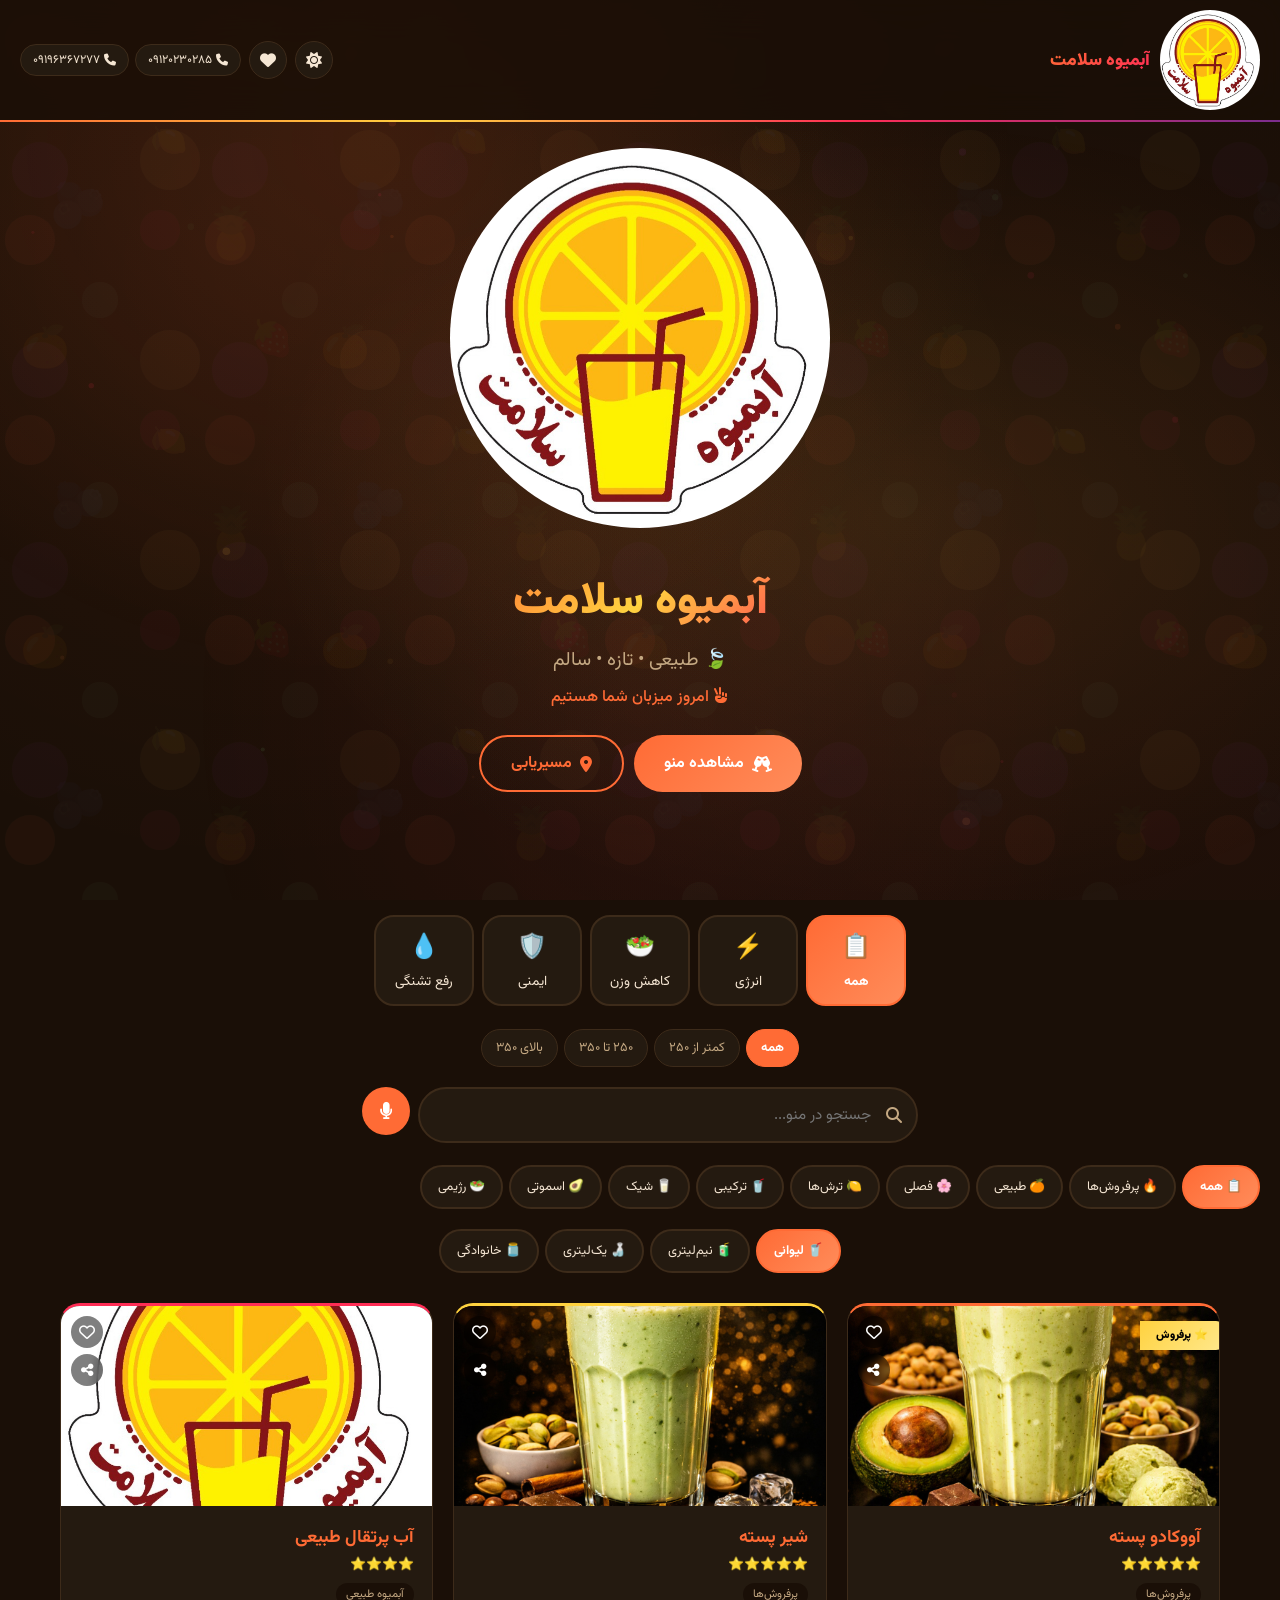
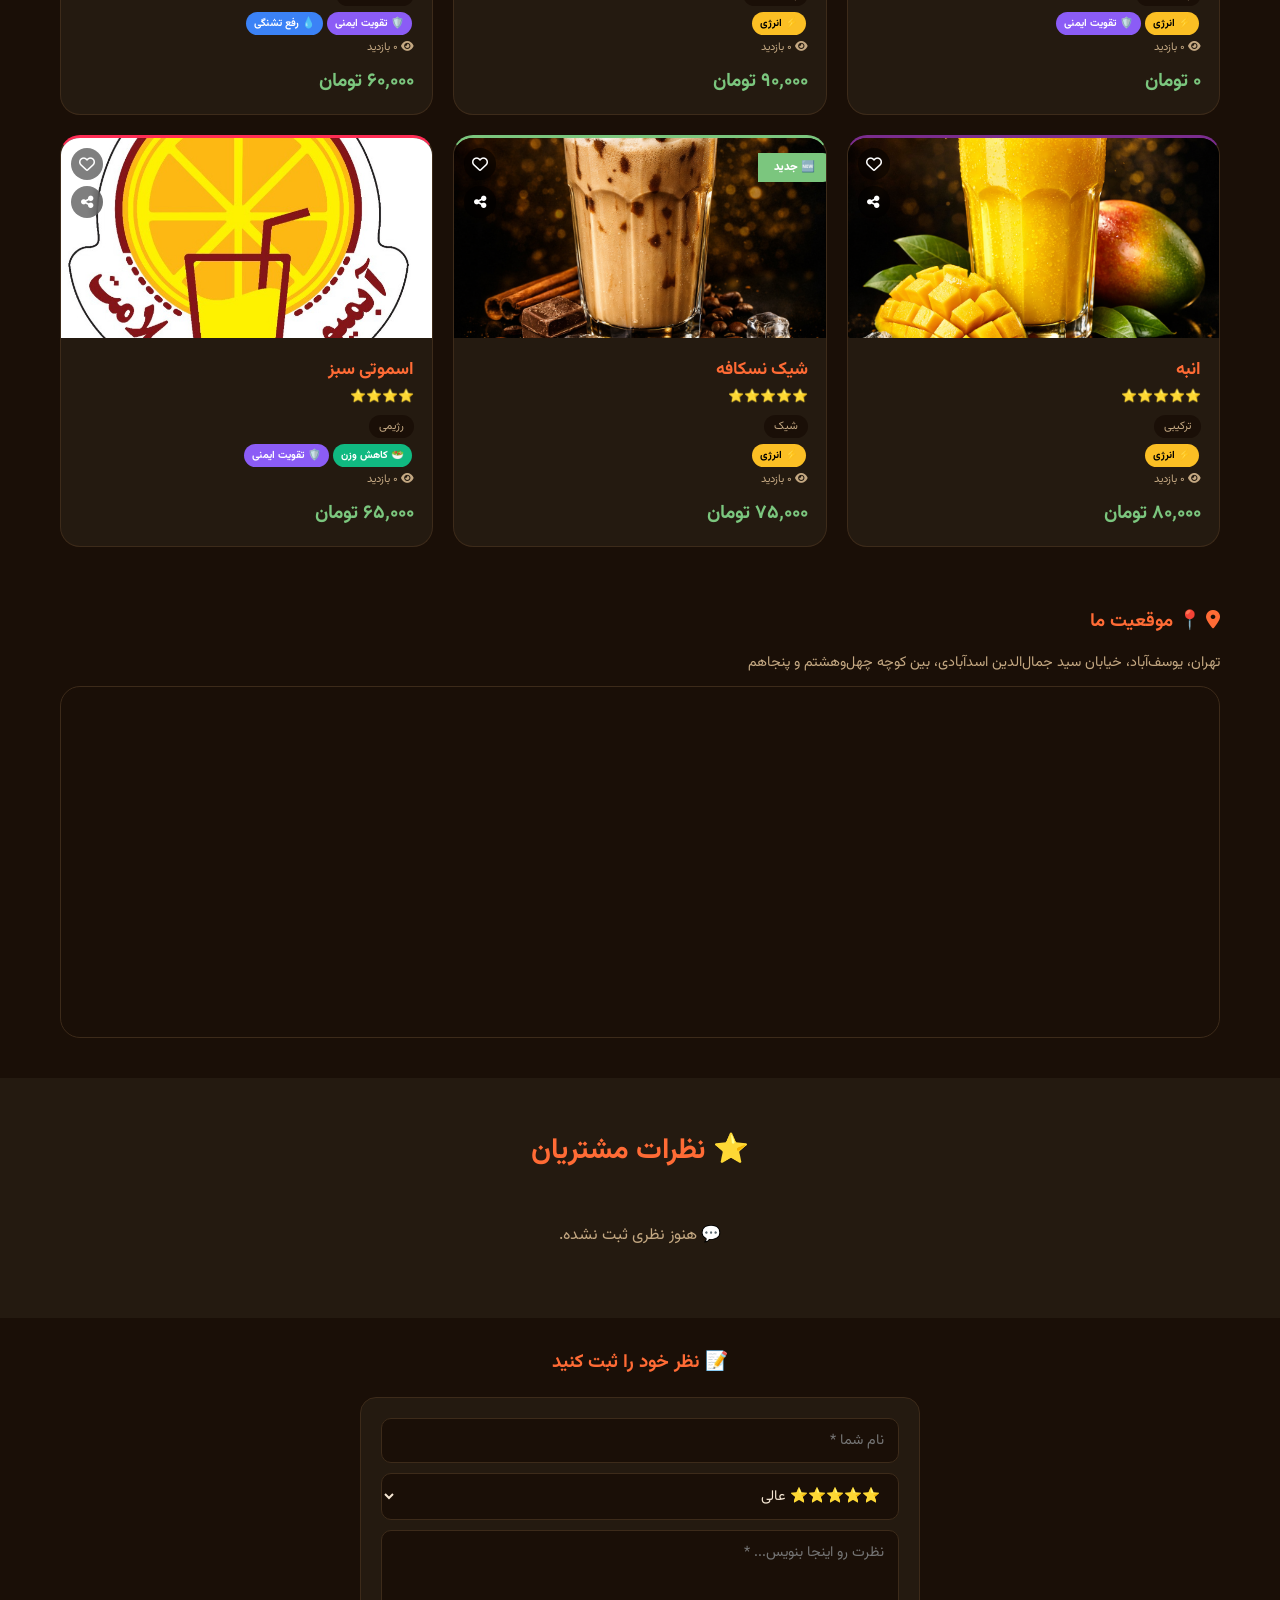
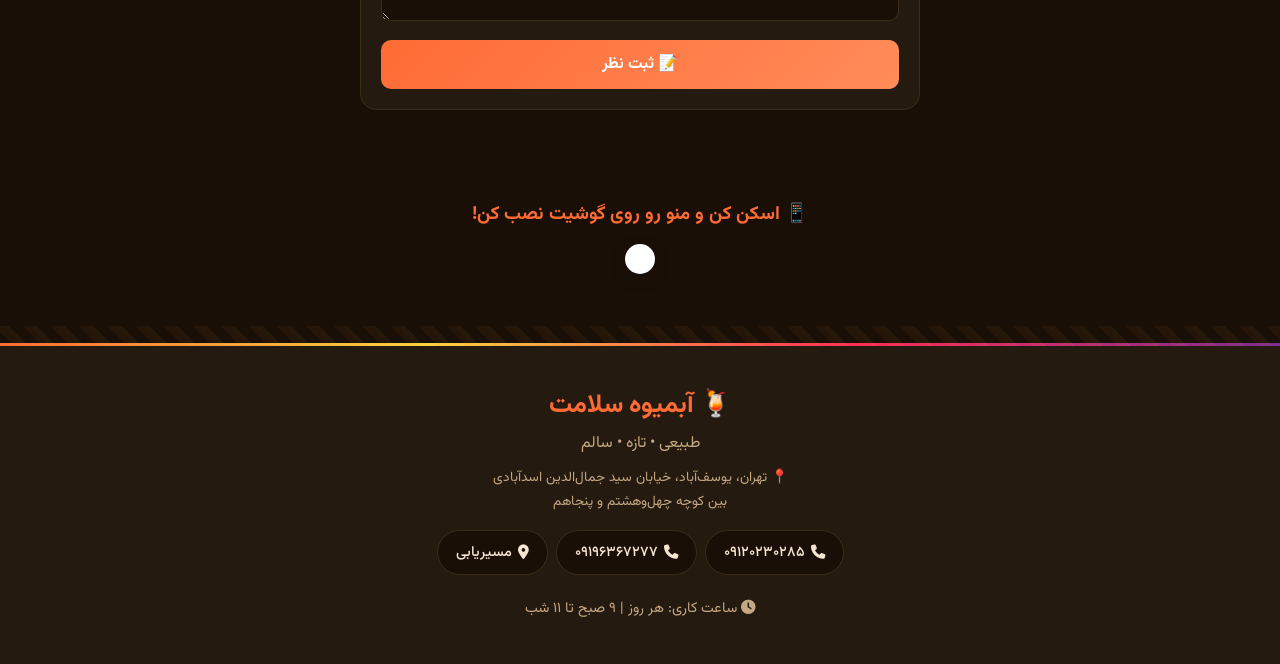
==== commit a332e0e5: "Update index.html" ====
--- a/index.html
+++ b/index.html
@@ -70,9 +70,9 @@
 
     <div class="price-filter">
         <button class="price-btn active" data-price="all" aria-label="همه">همه</button>
-        <button class="price-btn" data-price="low" aria-label="کمتر از ۱۵۰">کمتر از ۱۵۰</button>
-        <button class="price-btn" data-price="mid" aria-label="۱۵۰ تا ۲۵۰">۱۵۰ تا ۲۵۰</button>
-        <button class="price-btn" data-price="high" aria-label="بالای ۲۵۰">بالای ۲۵۰</button>
+        <button class="price-btn" data-price="low" aria-label="کمتر از ۲۵۰">کمتر از ۲۵۰</button>
+        <button class="price-btn" data-price="mid" aria-label="۲۵۰ تا ۳۵۰">۲۵۰ تا ۳۵۰</button>
+        <button class="price-btn" data-price="high" aria-label="بالای ۳۵۰">بالای ۳۵۰</button>
     </div>
 
     <div class="search-box">
--- a/style.css
+++ b/style.css
@@ -1,37 +1,25 @@
 :root {
-    --orange: #ff6b35;
-    --orange-light: #ff8c5a;
-    --pineapple: #ffd23f;
-    --pineapple-dark: #f0c000;
-    --strawberry: #ff2d55;
-    --strawberry-light: #ff6b81;
-    --berry: #7b2d8e;
-    --berry-light: #9b59b6;
-    --lime: #7bc67e;
-    --lime-dark: #5a9e5f;
-    --coconut: #f5e6d3;
-    --bg-dark: #1a0f07;
-    --bg-card: #241a10;
-    --text-light: #f5e6d3;
-    --text-muted: #c4a882;
-    --success: #7bc67e;
-    --danger: #ff2d55;
-    --warning: #ffd23f;
-    --purple: #7b2d8e;
-    --blue: #5b9bd5;
-    --border: #3d2b1a;
-    --glass: rgba(26, 15, 7, 0.85);
-    --gold: #ffd23f;
-    --gold-light: #ffe88c;
+    --orange: #ff6b35; --orange-light: #ff8c5a;
+    --pineapple: #ffd23f; --strawberry: #ff2d55;
+    --berry: #7b2d8e; --lime: #7bc67e;
+    --bg-dark: #1a0f07; --bg-card: #241a10;
+    --text-light: #f5e6d3; --text-muted: #c4a882;
+    --success: #7bc67e; --danger: #ff2d55;
+    --border: #3d2b1a; --glass: rgba(26, 15, 7, 0.85);
+    --primary: #ff6b35;
+    --card-shadow: rgba(255, 107, 53, 0.2);
+    --pineapple-shadow: rgba(255, 210, 63, 0.2);
+    --berry-shadow: rgba(123, 45, 142, 0.2);
 }
 
 [data-theme="light"] {
-    --bg-dark: #fff8f0;
-    --bg-card: #ffffff;
-    --text-light: #1a0f07;
-    --text-muted: #8b6f5a;
-    --border: #f0dcc8;
-    --glass: rgba(255, 248, 240, 0.9);
+    --bg-dark: #fff8f0; --bg-card: #ffffff;
+    --text-light: #1a0f07; --text-muted: #8b6f5a;
+    --border: #f0dcc8; --glass: rgba(255, 248, 240, 0.9);
+    --primary: #ff6b35;
+    --card-shadow: rgba(255, 107, 53, 0.15);
+    --pineapple-shadow: rgba(255, 210, 63, 0.15);
+    --berry-shadow: rgba(123, 45, 142, 0.15);
 }
 
 * { margin: 0; padding: 0; box-sizing: border-box; }
@@ -40,365 +28,204 @@
     font-family: 'Vazirmatn', sans-serif;
     background: var(--bg-dark);
     background-image: 
-        radial-gradient(circle at 10% 20%, rgba(255, 107, 53, 0.04) 0%, transparent 50%),
-        radial-gradient(circle at 90% 80%, rgba(255, 45, 85, 0.03) 0%, transparent 50%),
-        radial-gradient(circle at 50% 50%, rgba(255, 210, 63, 0.04) 0%, transparent 50%);
+        url("data:image/svg+xml,%3Csvg xmlns='http://www.w3.org/2000/svg' width='200' height='200'%3E%3Ccircle cx='30' cy='40' r='25' fill='%23ff6b35' opacity='0.04'/%3E%3Ccircle cx='170' cy='160' r='30' fill='%23ffd23f' opacity='0.03'/%3E%3Ccircle cx='160' cy='30' r='20' fill='%23ff2d55' opacity='0.03'/%3E%3Ccircle cx='40' cy='170' r='28' fill='%237b2d8e' opacity='0.04'/%3E%3Ccircle cx='100' cy='100' r='18' fill='%237bc67e' opacity='0.03'/%3E%3C/svg%3E"),
+        radial-gradient(circle at 20% 30%, rgba(255,107,53,0.06) 0%, transparent 50%),
+        radial-gradient(circle at 80% 70%, rgba(255,45,85,0.04) 0%, transparent 50%),
+        radial-gradient(circle at 50% 50%, rgba(255,210,63,0.05) 0%, transparent 50%);
     background-attachment: fixed;
+    background-size: 200px 200px, auto, auto, auto;
     color: var(--text-light);
-    direction: rtl;
-    overflow-x: hidden;
-    transition: background 0.3s ease, color 0.3s ease;
+    direction: rtl; overflow-x: hidden;
+    transition: background 0.3s, color 0.3s;
     -webkit-tap-highlight-color: transparent;
 }
 
-body::before {
+body::after {
     content: '';
     position: fixed;
     top: 0; left: 0; right: 0; bottom: 0;
     background-image: 
-        url("data:image/svg+xml,%3Csvg xmlns='http://www.w3.org/2000/svg' viewBox='0 0 100 100'%3E%3Ccircle cx='20' cy='30' r='8' fill='%23ff6b35' opacity='0.06'/%3E%3Ccircle cx='80' cy='70' r='10' fill='%23ffd23f' opacity='0.05'/%3E%3Ccircle cx='60' cy='20' r='6' fill='%23ff2d55' opacity='0.04'/%3E%3Ccircle cx='40' cy='80' r='9' fill='%237b2d8e' opacity='0.05'/%3E%3Ccircle cx='10' cy='60' r='7' fill='%237bc67e' opacity='0.04'/%3E%3C/svg%3E");
+        url("data:image/svg+xml,%3Csvg xmlns='http://www.w3.org/2000/svg' viewBox='0 0 300 300'%3E%3Ctext x='20' y='60' font-size='40' opacity='0.04'%3E🍊%3C/text%3E%3Ctext x='200' y='250' font-size='50' opacity='0.03'%3E🍍%3C/text%3E%3Ctext x='250' y='50' font-size='35' opacity='0.04'%3E🍓%3C/text%3E%3Ctext x='50' y='220' font-size='45' opacity='0.03'%3E🫐%3C/text%3E%3Ctext x='150' y='150' font-size='30' opacity='0.04'%3E🍋%3C/text%3E%3C/svg%3E");
     background-size: 300px 300px;
+    background-repeat: repeat;
     pointer-events: none;
     z-index: 0;
-    opacity: 0.5;
 }
 
 ::-webkit-scrollbar { width: 5px; }
 ::-webkit-scrollbar-track { background: var(--bg-dark); }
 ::-webkit-scrollbar-thumb { background: var(--orange); border-radius: 10px; }
 
+#particles-canvas { position: fixed; top: 0; left: 0; width: 100%; height: 100%; z-index: 0; pointer-events: none; opacity: 0.3; }
+
 /* Header */
 .header {
-    position: fixed; top: 0; left: 0; right: 0;
-    background: var(--glass);
-    backdrop-filter: blur(20px);
+    position: fixed; top: 0; left: 0; right: 0; z-index: 1000;
+    background: var(--glass); backdrop-filter: blur(20px);
     -webkit-backdrop-filter: blur(20px);
-    padding: 10px 20px; z-index: 1000;
-    display: flex; justify-content: space-between;
-    align-items: center;
-    border-bottom: 2px solid transparent;
+    padding: 10px 20px; display: flex; justify-content: space-between;
+    align-items: center; border-bottom: 2px solid transparent;
     border-image: linear-gradient(90deg, var(--orange), var(--pineapple), var(--strawberry), var(--berry)) 1;
-    transition: padding 0.3s ease, background 0.3s ease;
-}
-.header.scrolled { padding: 8px 20px; background: rgba(26, 15, 7, 0.95); }
+}
 .header-brand { display: flex; align-items: center; gap: 10px; }
-.header-logo {
-    width: 40px; height: 40px;
-    border-radius: 50%; border: 2px solid var(--orange);
-    object-fit: cover; box-shadow: 0 0 15px rgba(255, 107, 53, 0.3);
-}
-.header-name { 
-    font-size: 1.1rem; 
-    background: linear-gradient(135deg, var(--orange), var(--strawberry));
-    -webkit-background-clip: text;
-    -webkit-text-fill-color: transparent;
-    background-clip: text;
-    font-weight: 900; 
-}
+.header-logo { width: 100px; height: 100px; border-radius: 50%; border: none; object-fit: cover; }
+.header-name { font-size: 1.1rem; background: linear-gradient(135deg, var(--orange), var(--strawberry)); -webkit-background-clip: text; -webkit-text-fill-color: transparent; background-clip: text; font-weight: 900; }
 .header-actions { display: flex; gap: 8px; align-items: center; }
-.icon-btn {
-    background: var(--bg-card); border: 1px solid var(--border);
-    color: var(--text-light); width: 38px; height: 38px;
-    border-radius: 50%; cursor: pointer; transition: 0.3s;
-    display: flex; align-items: center; justify-content: center;
-    font-size: 1rem; position: relative;
-}
+.icon-btn { background: var(--bg-card); border: 1px solid var(--border); color: var(--text-light); width: 38px; height: 38px; border-radius: 50%; cursor: pointer; transition: 0.3s; display: flex; align-items: center; justify-content: center; font-size: 1rem; }
 .icon-btn:hover { background: var(--orange); color: white; }
 .header-phones { display: flex; gap: 6px; }
-.phone-link {
-    color: var(--text-light); text-decoration: none;
-    background: var(--bg-card); padding: 6px 12px;
-    border-radius: 50px; font-size: 0.75rem; transition: 0.3s;
-    border: 1px solid var(--border);
-    display: flex; align-items: center; gap: 4px;
-    white-space: nowrap;
-}
+.phone-link { color: var(--text-light); text-decoration: none; background: var(--bg-card); padding: 6px 12px; border-radius: 50px; font-size: 0.75rem; transition: 0.3s; border: 1px solid var(--border); display: flex; align-items: center; gap: 4px; white-space: nowrap; }
 .phone-link:hover { background: var(--orange); color: white; border-color: var(--orange); }
 
 /* Hero */
-.hero {
-    min-height: 90vh; position: relative;
-    display: flex; align-items: center; justify-content: center;
-    text-align: center; padding: 100px 20px 60px;
-    overflow: hidden;
-}
-.hero-bg {
-    position: absolute; top: -50px; left: 0; right: 0; bottom: 0;
-    background: 
-        radial-gradient(ellipse at 30% 20%, rgba(255, 107, 53, 0.12) 0%, transparent 50%),
-        radial-gradient(ellipse at 70% 60%, rgba(255, 210, 63, 0.08) 0%, transparent 50%),
-        radial-gradient(ellipse at 50% 80%, rgba(255, 45, 85, 0.06) 0%, transparent 50%);
-    z-index: 0;
-}
+.hero { min-height: 100vh; position: relative; display: flex; align-items: center; justify-content: center; text-align: center; padding: 120px 20px 80px; overflow: hidden; }
+.hero-bg { position: absolute; top: -50px; left: 0; right: 0; bottom: 0; background: radial-gradient(ellipse at 30% 20%, rgba(255,107,53,0.12) 0%, transparent 50%), radial-gradient(ellipse at 70% 60%, rgba(255,210,63,0.08) 0%, transparent 50%), radial-gradient(ellipse at 50% 80%, rgba(255,45,85,0.06) 0%, transparent 50%); z-index: 0; }
 .hero-content { position: relative; z-index: 1; }
-.hero-logo {
-    width: 130px; height: 130px;
-    border-radius: 50%; 
-    border: 4px solid transparent;
-    border-image: linear-gradient(135deg, var(--orange), var(--pineapple), var(--strawberry), var(--berry)) 1;
-    margin-bottom: 20px; object-fit: cover;
-    box-shadow: 0 10px 40px rgba(255, 107, 53, 0.2);
-    transition: transform 0.1s ease-out;
-}
-.hero h1 {
-    font-size: 2.8rem;
-    background: linear-gradient(135deg, var(--orange), var(--pineapple), var(--strawberry));
-    -webkit-background-clip: text;
-    -webkit-text-fill-color: transparent;
-    background-clip: text;
-    font-weight: 900; margin-bottom: 8px;
-}
+.hero-logo { width: 380px; height: 380px; border-radius: 50%; border: none; margin-bottom: 30px; object-fit: cover; animation: float 4s ease-in-out infinite; }
+.hero h1 { font-size: 2.8rem; background: linear-gradient(135deg, var(--orange), var(--pineapple), var(--strawberry)); -webkit-background-clip: text; -webkit-text-fill-color: transparent; background-clip: text; font-weight: 900; margin-bottom: 8px; }
 .hero-subtitle { font-size: 1.2rem; color: var(--text-muted); margin-bottom: 10px; }
-.hero-welcome {
-    color: var(--orange); font-size: 1rem;
-    margin-bottom: 25px; font-weight: 500;
-}
+.hero-welcome { color: var(--orange); font-size: 1rem; margin-bottom: 25px; font-weight: 500; animation: float 3s ease-in-out infinite; }
 .hero-buttons { display: flex; gap: 10px; justify-content: center; flex-wrap: wrap; }
-
-/* Buttons */
-.btn {
-    padding: 14px 30px; border-radius: 50px;
-    text-decoration: none; font-weight: 700;
-    font-size: 1rem; transition: all 0.3s ease;
-    display: inline-flex; align-items: center; gap: 8px;
-    cursor: pointer; border: none;
-    font-family: 'Vazirmatn';
-}
+.btn { padding: 14px 30px; border-radius: 50px; text-decoration: none; font-weight: 700; font-size: 1rem; transition: all 0.3s ease; display: inline-flex; align-items: center; gap: 8px; cursor: pointer; border: none; font-family: 'Vazirmatn'; }
 .btn-primary { background: linear-gradient(135deg, var(--orange), var(--orange-light)); color: white; }
-.btn-primary:hover { transform: translateY(-3px); box-shadow: 0 12px 30px rgba(255, 107, 53, 0.3); }
+.btn-primary:hover { transform: translateY(-3px); box-shadow: 0 12px 30px rgba(255,107,53,0.3); }
 .btn-outline { border: 2px solid var(--orange); color: var(--orange); background: transparent; }
 .btn-outline:hover { background: var(--orange); color: white; }
 .btn-sm { padding: 8px 16px; font-size: 0.8rem; border-radius: 25px; }
 
-/* Daily Banner */
-.daily-banner {
-    background: linear-gradient(135deg, var(--orange), var(--strawberry));
-    padding: 12px 20px; text-align: center;
-    color: white; position: relative; z-index: 1;
-    margin: 0 20px 15px; border-radius: 16px;
-    display: none; align-items: center;
+@keyframes float {
+    0%, 100% { transform: translateY(0); }
+    50% { transform: translateY(-10px); }
+}
+
+/* Daily Banner with float */
+.daily-banner { 
+    background: linear-gradient(135deg, var(--orange), var(--strawberry)); 
+    padding: 12px 20px; text-align: center; color: white; 
+    position: relative; z-index: 1; margin: 0 20px 15px; 
+    border-radius: 16px; display: none; align-items: center; 
     justify-content: center; gap: 15px; flex-wrap: wrap;
+    animation: float 3s ease-in-out infinite;
+    box-shadow: 0 8px 25px rgba(255,107,53,0.3);
 }
 .daily-banner.show { display: flex; }
 .daily-banner .offer-text { font-weight: 700; font-size: 0.95rem; }
 .daily-banner .countdown { display: flex; gap: 6px; }
-.daily-banner .countdown span {
-    background: rgba(26, 15, 7, 0.3); color: white;
-    padding: 4px 10px; border-radius: 8px;
-    font-weight: 900; font-size: 0.9rem;
+.daily-banner .countdown span { 
+    background: rgba(26,15,7,0.3); color: white; 
+    padding: 4px 10px; border-radius: 8px; 
+    font-weight: 900; font-size: 0.9rem; 
 }
 
 /* Goal Filter */
-.goal-filter {
-    display: flex; gap: 8px; justify-content: center;
-    flex-wrap: wrap; padding: 15px 20px;
-    position: relative; z-index: 1;
-}
-.goal-btn {
-    background: var(--bg-card); color: var(--text-light);
-    border: 2px solid var(--border); padding: 12px 16px;
-    border-radius: 20px; cursor: pointer;
-    font-family: 'Vazirmatn'; transition: 0.3s;
-    text-align: center; min-width: 100px; font-size: 0.85rem;
-}
-.goal-btn:hover { border-color: var(--orange); }
-.goal-btn.active {
-    background: linear-gradient(135deg, var(--orange), var(--orange-light));
-    color: white; border-color: var(--orange); font-weight: 700;
-}
+.goal-filter { display: flex; gap: 8px; justify-content: center; flex-wrap: wrap; padding: 15px 20px; position: relative; z-index: 1; }
+.goal-btn { 
+    background: var(--bg-card); color: var(--text-light); 
+    border: 2px solid var(--border); padding: 12px 16px; 
+    border-radius: 20px; cursor: pointer; font-family: 'Vazirmatn'; 
+    transition: 0.3s; text-align: center; min-width: 100px; 
+    font-size: 0.85rem; position: relative; overflow: hidden;
+}
+.goal-btn::before {
+    content: '';
+    position: absolute; top: 0; left: 0; right: 0; bottom: 0;
+    background: radial-gradient(circle, rgba(255,107,53,0.1) 0%, transparent 70%);
+    opacity: 0; transition: 0.3s;
+}
+.goal-btn:hover::before { opacity: 1; }
+.goal-btn:hover { border-color: var(--orange); transform: translateY(-2px); }
+.goal-btn.active { background: linear-gradient(135deg, var(--orange), var(--orange-light)); color: white; border-color: var(--orange); font-weight: 700; }
 .goal-icon { font-size: 1.5rem; display: block; margin-bottom: 4px; }
 
 /* Price Filter */
-.price-filter {
-    display: flex; gap: 6px; justify-content: center;
-    flex-wrap: wrap; padding: 8px 20px;
-    position: relative; z-index: 1;
-}
-.price-btn {
-    background: var(--bg-card); color: var(--text-muted);
-    border: 1px solid var(--border); padding: 8px 14px;
-    border-radius: 20px; cursor: pointer;
-    font-family: 'Vazirmatn'; font-size: 0.8rem; transition: 0.3s;
-}
+.price-filter { display: flex; gap: 6px; justify-content: center; flex-wrap: wrap; padding: 8px 20px; position: relative; z-index: 1; }
+.price-btn { background: var(--bg-card); color: var(--text-muted); border: 1px solid var(--border); padding: 8px 14px; border-radius: 20px; cursor: pointer; font-family: 'Vazirmatn'; font-size: 0.8rem; transition: 0.3s; }
 .price-btn.active { background: var(--orange); color: white; border-color: var(--orange); font-weight: 700; }
 
 /* Search */
-.search-box {
-    padding: 12px 20px; display: flex;
-    justify-content: center; gap: 8px;
-    position: relative; z-index: 1;
-}
+.search-box { padding: 12px 20px; display: flex; justify-content: center; gap: 8px; position: relative; z-index: 1; }
 .search-wrapper { position: relative; width: 100%; max-width: 500px; }
-#search {
-    width: 100%; padding: 14px 45px 14px 20px;
-    border-radius: 50px; border: 2px solid var(--border);
-    background: var(--bg-card); color: var(--text-light);
-    font-family: 'Vazirmatn'; font-size: 0.95rem;
-    transition: 0.3s;
-}
-#search:focus { outline: none; border-color: var(--orange); box-shadow: 0 0 25px rgba(255, 107, 53, 0.15); }
-.search-icon {
-    position: absolute; right: 16px; top: 50%;
-    transform: translateY(-50%); color: var(--text-muted); pointer-events: none;
-}
-.voice-btn {
-    background: var(--orange); color: white;
-    border: none; width: 48px; height: 48px;
-    border-radius: 50%; cursor: pointer;
-    font-size: 1.1rem; transition: 0.3s; flex-shrink: 0;
-}
-.voice-btn.listening { animation: pulse-btn 1s infinite; background: var(--strawberry); }
+#search { width: 100%; padding: 14px 45px 14px 20px; border-radius: 50px; border: 2px solid var(--border); background: var(--bg-card); color: var(--text-light); font-family: 'Vazirmatn'; font-size: 0.95rem; transition: 0.3s; }
+#search:focus { outline: none; border-color: var(--orange); box-shadow: 0 0 25px rgba(255,107,53,0.15); }
+.search-icon { position: absolute; right: 16px; top: 50%; transform: translateY(-50%); color: var(--text-muted); pointer-events: none; }
+.voice-btn { background: var(--orange); color: white; border: none; width: 48px; height: 48px; border-radius: 50%; cursor: pointer; font-size: 1.1rem; transition: 0.3s; flex-shrink: 0; display: flex; align-items: center; justify-content: center; }
+.voice-btn.listening { animation: pulse-btn 1s infinite; background: var(--danger); }
 @keyframes pulse-btn { 0%,100% { transform: scale(1); } 50% { transform: scale(1.15); } }
 
 /* Categories */
-.categories {
-    display: flex; gap: 6px; padding: 10px 20px;
-    overflow-x: auto; flex-wrap: nowrap;
-    position: relative; z-index: 1;
-}
-.cat-btn {
-    background: var(--bg-card); color: var(--text-light);
-    border: 2px solid var(--border); padding: 10px 16px;
-    border-radius: 50px; cursor: pointer;
-    font-family: 'Vazirmatn'; white-space: nowrap;
-    transition: 0.3s; font-size: 0.8rem;
-    display: flex; align-items: center; gap: 5px;
-}
+.categories { display: flex; gap: 6px; padding: 10px 20px; overflow-x: auto; flex-wrap: nowrap; position: relative; z-index: 1; }
+.cat-btn { background: var(--bg-card); color: var(--text-light); border: 2px solid var(--border); padding: 10px 16px; border-radius: 50px; cursor: pointer; font-family: 'Vazirmatn'; white-space: nowrap; transition: 0.3s; font-size: 0.8rem; display: flex; align-items: center; gap: 5px; }
 .cat-btn.active { background: linear-gradient(135deg, var(--orange), var(--orange-light)); color: white; border-color: var(--orange); font-weight: 700; }
 .cat-btn:hover { border-color: var(--orange); }
 
 /* Sizes */
-.sizes {
-    display: flex; justify-content: center; gap: 6px;
-    padding: 10px 20px; flex-wrap: wrap;
-    position: relative; z-index: 1;
-}
-.size-btn {
-    background: var(--bg-card); color: var(--text-light);
-    border: 2px solid var(--border); padding: 10px 16px;
-    border-radius: 50px; cursor: pointer;
-    font-family: 'Vazirmatn'; transition: 0.3s; font-size: 0.8rem;
-}
+.sizes { display: flex; justify-content: center; gap: 6px; padding: 10px 20px; flex-wrap: wrap; position: relative; z-index: 1; }
+.size-btn { background: var(--bg-card); color: var(--text-light); border: 2px solid var(--border); padding: 10px 16px; border-radius: 50px; cursor: pointer; font-family: 'Vazirmatn'; transition: 0.3s; font-size: 0.8rem; }
 .size-btn.active { background: linear-gradient(135deg, var(--orange), var(--orange-light)); color: white; border-color: var(--orange); font-weight: 700; }
 
 /* Skeleton */
-.skeleton-card {
-    background: var(--bg-card); border-radius: 20px;
-    padding: 20px; border: 1px solid var(--border);
-}
-.skeleton-img {
-    width: 100%; height: 200px;
-    background: linear-gradient(90deg, var(--border) 0%, rgba(255,107,53,0.3) 50%, var(--border) 100%);
-    background-size: 200% 100%;
-    animation: shimmer 1.5s infinite;
-    border-radius: 15px; margin-bottom: 15px;
-}
-.skeleton-line {
-    height: 14px;
-    background: linear-gradient(90deg, var(--border) 0%, rgba(255,210,63,0.3) 50%, var(--border) 100%);
-    background-size: 200% 100%;
-    animation: shimmer 1.5s infinite;
-    border-radius: 7px; margin-bottom: 10px;
-}
+.skeleton-card { background: var(--bg-card); border-radius: 20px; padding: 20px; border: 1px solid var(--border); }
+.skeleton-img { width: 100%; height: 200px; background: linear-gradient(90deg, var(--border) 0%, rgba(255,107,53,0.3) 50%, var(--border) 100%); background-size: 200% 100%; animation: shimmer 1.5s infinite; border-radius: 15px; margin-bottom: 15px; }
+.skeleton-line { height: 14px; background: linear-gradient(90deg, var(--border) 0%, rgba(255,210,63,0.3) 50%, var(--border) 100%); background-size: 200% 100%; animation: shimmer 1.5s infinite; border-radius: 7px; margin-bottom: 10px; }
 .skeleton-line.short { width: 60%; }
-.skeleton-line.medium { width: 80%; }
 @keyframes shimmer { 0% { background-position: 200% 0; } 100% { background-position: -200% 0; } }
 
-/* Menu Grid */
-.menu {
-    padding: 20px; display: grid;
-    grid-template-columns: repeat(auto-fill, minmax(280px, 1fr));
-    gap: 20px; max-width: 1200px; margin: 0 auto;
-    position: relative; z-index: 1;
-}
-.menu-item {
-    background: var(--bg-card); border-radius: 20px;
-    border: 1px solid var(--border);
+/* Menu with float animation */
+.menu { padding: 20px; display: grid; grid-template-columns: repeat(auto-fill, minmax(280px, 1fr)); gap: 20px; max-width: 1200px; margin: 0 auto; position: relative; z-index: 1; }
+.menu-item { 
+    background: var(--bg-card); border-radius: 20px; 
+    border: 1px solid var(--border); 
     border-top: 3px solid var(--orange);
-    transition: transform 0.25s ease, box-shadow 0.25s ease, border-color 0.25s ease, opacity 0.4s ease;
+    transition: transform 0.4s ease, box-shadow 0.4s ease, border-color 0.3s ease; 
     cursor: pointer; position: relative; overflow: hidden;
-    opacity: 0; transform: translateY(20px);
-}
-.menu-item:nth-child(2n) { border-top-color: var(--pineapple); }
-.menu-item:nth-child(3n) { border-top-color: var(--strawberry); }
-.menu-item:nth-child(4n) { border-top-color: var(--berry); }
-.menu-item:nth-child(5n) { border-top-color: var(--lime); }
-.menu-item.visible { opacity: 1; transform: translateY(0); }
+    opacity: 0; transform: translateY(30px);
+    animation: floatIn 0.6s ease forwards;
+}
+.menu-item:nth-child(2n) { border-top-color: var(--pineapple); animation-delay: 0.1s; }
+.menu-item:nth-child(3n) { border-top-color: var(--strawberry); animation-delay: 0.2s; }
+.menu-item:nth-child(4n) { border-top-color: var(--berry); animation-delay: 0.3s; }
+.menu-item:nth-child(5n) { border-top-color: var(--lime); animation-delay: 0.4s; }
+
+@keyframes floatIn {
+    0% { opacity: 0; transform: translateY(30px); }
+    100% { opacity: 1; transform: translateY(0); }
+}
+
 .menu-item:hover {
-    transform: translateY(-5px);
-    box-shadow: 0 15px 30px rgba(255, 107, 53, 0.15);
+    transform: translateY(-8px) rotateX(2deg) rotateY(-2deg);
+    box-shadow: 0 20px 40px var(--card-shadow), 0 0 30px var(--pineapple-shadow);
     border-color: var(--orange);
 }
-.menu-item img {
-    width: 100%; height: 200px;
-    object-fit: cover; display: block;
-    transition: transform 0.4s ease;
-    background: var(--border);
-}
-.menu-item:hover img { transform: scale(1.04); }
-
-/* Image Counter */
-.image-counter {
-    position: absolute; bottom: 75px; right: 10px;
-    background: rgba(0,0,0,0.6); color: white;
-    padding: 3px 8px; border-radius: 10px;
-    font-size: 0.65rem; z-index: 1;
-}
-
-/* Status Badge */
-.status-badge {
-    position: absolute; top: 10px; right: 10px;
-    padding: 4px 10px; border-radius: 12px;
-    font-size: 0.65rem; font-weight: 700; z-index: 1;
-}
+.menu-item:nth-child(2n):hover { box-shadow: 0 20px 40px rgba(255,210,63,0.2), 0 0 30px rgba(255,210,63,0.15); }
+.menu-item:nth-child(3n):hover { box-shadow: 0 20px 40px rgba(255,45,85,0.2), 0 0 30px rgba(255,45,85,0.15); }
+.menu-item:nth-child(4n):hover { box-shadow: 0 20px 40px rgba(123,45,142,0.2), 0 0 30px rgba(123,45,142,0.15); }
+.menu-item:nth-child(5n):hover { box-shadow: 0 20px 40px rgba(123,182,126,0.2), 0 0 30px rgba(123,182,126,0.15); }
+
+.menu-item img { width: 100%; height: 200px; object-fit: cover; display: block; transition: transform 0.5s ease; background: var(--border); }
+.menu-item:hover img { transform: scale(1.06); }
+
+/* Badges */
+.ribbon { position: absolute; top: 15px; right: -5px; padding: 6px 16px; font-size: 0.7rem; font-weight: 900; color: #000; z-index: 2; border-radius: 0 8px 8px 0; }
+.ribbon.special { background: linear-gradient(135deg, var(--pineapple), #ffe88c); }
+.ribbon.new { background: var(--lime); color: white; }
+.discount-badge { position: absolute; top: 50px; right: 10px; background: var(--strawberry); color: white; padding: 4px 10px; border-radius: 15px; font-size: 0.7rem; font-weight: 900; z-index: 2; animation: pulse-discount 2s infinite; }
+@keyframes pulse-discount { 0%,100% { transform: scale(1); } 50% { transform: scale(1.08); } }
+.status-badge { position: absolute; top: 10px; right: 10px; padding: 4px 10px; border-radius: 12px; font-size: 0.65rem; font-weight: 700; z-index: 1; }
 .status-badge.available { background: var(--lime); color: white; }
 .status-badge.low { background: var(--pineapple); color: #000; animation: pulse-status 2s infinite; }
 .status-badge.unavailable { background: var(--strawberry); color: white; }
 @keyframes pulse-status { 0%,100% { opacity: 1; } 50% { opacity: 0.6; } }
-
-/* Ribbon */
-.ribbon {
-    position: absolute; top: 15px; right: -5px;
-    padding: 6px 16px; font-size: 0.7rem; font-weight: 900;
-    color: #1a0f07; z-index: 2; border-radius: 0 8px 8px 0;
-}
-.ribbon.special { background: linear-gradient(135deg, var(--gold), var(--gold-light)); }
-.ribbon.new { background: var(--lime); color: white; }
-
-/* Discount Badge */
-.discount-badge {
-    position: absolute; top: 50px; right: 10px;
-    background: var(--strawberry); color: white;
-    padding: 4px 10px; border-radius: 15px;
-    font-size: 0.7rem; font-weight: 900;
-    z-index: 2; animation: pulse-discount 2s infinite;
-}
-@keyframes pulse-discount { 0%,100% { transform: scale(1); } 50% { transform: scale(1.08); } }
-
-/* Fav & Share Buttons */
-.fav-btn, .share-btn {
-    position: absolute; top: 10px;
-    background: rgba(0,0,0,0.5); border: none;
-    color: white; width: 32px; height: 32px;
-    border-radius: 50%; cursor: pointer;
-    font-size: 1rem; z-index: 2;
-    display: flex; align-items: center; justify-content: center;
-    transition: 0.3s; backdrop-filter: blur(4px);
-}
-.fav-btn { left: 10px; }
-.share-btn { left: 48px; }
-.fav-btn:hover, .share-btn:hover { transform: scale(1.2); }
-.fav-btn.liked { color: var(--strawberry); background: rgba(255, 45, 85, 0.3); }
-.share-btn:hover { background: rgba(255, 107, 53, 0.5); }
+.fav-btn { position: absolute; top: 10px; left: 10px; background: rgba(0,0,0,0.5); border: none; color: white; width: 32px; height: 32px; border-radius: 50%; cursor: pointer; font-size: 1rem; z-index: 2; display: flex; align-items: center; justify-content: center; transition: 0.3s; backdrop-filter: blur(4px); }
+.fav-btn:hover { transform: scale(1.2); }
+.fav-btn.liked { color: var(--strawberry); background: rgba(255,45,85,0.3); }
+.share-btn { position: absolute; top: 48px; left: 10px; background: rgba(0,0,0,0.5); border: none; color: white; width: 32px; height: 32px; border-radius: 50%; cursor: pointer; font-size: 0.9rem; z-index: 2; display: flex; align-items: center; justify-content: center; transition: 0.3s; backdrop-filter: blur(4px); }
+.share-btn:hover { transform: scale(1.2); background: rgba(91,155,213,0.5); }
+.image-counter { position: absolute; bottom: 75px; right: 10px; background: rgba(0,0,0,0.6); color: white; padding: 3px 8px; border-radius: 10px; font-size: 0.65rem; z-index: 1; }
 
 .item-info { padding: 18px; }
 .item-info h3 { color: var(--orange); font-size: 1.1rem; margin-bottom: 4px; }
-.stars { color: var(--gold); font-size: 0.8rem; margin-bottom: 4px; }
-.tag {
-    display: inline-block; background: var(--bg-dark);
-    color: var(--text-muted); padding: 3px 10px;
-    border-radius: 12px; font-size: 0.7rem; margin: 4px 0;
-}
+.stars { color: var(--pineapple); font-size: 0.8rem; margin-bottom: 4px; }
+.tag { display: inline-block; background: var(--bg-dark); color: var(--text-muted); padding: 3px 10px; border-radius: 12px; font-size: 0.7rem; margin: 4px 0; }
 .desc { color: var(--text-muted); font-size: 0.82rem; margin: 6px 0; line-height: 1.7; }
 .views-count { color: var(--text-muted); font-size: 0.7rem; margin: 4px 0; }
 .calories { color: var(--text-muted); font-size: 0.75rem; margin: 4px 0; }
@@ -407,289 +234,146 @@
 .old-price { color: var(--text-muted); text-decoration: line-through; font-size: 0.8rem; margin-right: 6px; }
 
 /* Goal Badge */
-.goal-badge {
-    display: inline-flex; align-items: center; gap: 3px;
-    padding: 3px 8px; border-radius: 15px;
-    font-size: 0.65rem; font-weight: 700; margin: 0 2px;
-}
-.goal-badge.energy { background: var(--pineapple); color: #000; }
-.goal-badge.diet { background: var(--lime); color: #fff; }
-.goal-badge.immunity { background: var(--berry); color: #fff; }
-.goal-badge.thirst { background: var(--blue); color: #fff; }
+.goal-badge { display: inline-flex; align-items: center; gap: 3px; padding: 3px 8px; border-radius: 15px; font-size: 0.65rem; font-weight: 700; margin: 0 2px; }
+.goal-badge.energy { background: #fbbf24; color: #000; }
+.goal-badge.diet { background: #10b981; color: #fff; }
+.goal-badge.immunity { background: #8b5cf6; color: #fff; }
+.goal-badge.thirst { background: #3b82f6; color: #fff; }
 
 /* Recently Viewed */
-.recently-viewed {
-    padding: 20px 20px 0; position: relative; z-index: 1;
-    max-width: 1200px; margin: 0 auto;
-}
+.recently-viewed { padding: 20px 20px 0; position: relative; z-index: 1; max-width: 1200px; margin: 0 auto; }
 .recently-viewed h3 { color: var(--orange); margin-bottom: 12px; display: flex; align-items: center; gap: 8px; }
 .recent-slider { display: flex; gap: 10px; overflow-x: auto; padding: 10px 0; }
-.recent-item {
-    min-width: 140px; background: var(--bg-card);
-    border-radius: 15px; padding: 12px; text-align: center;
-    border: 1px solid var(--border); cursor: pointer;
-    flex-shrink: 0; transition: 0.2s;
-}
-.recent-item:hover { border-color: var(--orange); }
+.recent-item { min-width: 140px; background: var(--bg-card); border-radius: 15px; padding: 12px; text-align: center; border: 1px solid var(--border); cursor: pointer; flex-shrink: 0; transition: 0.2s; }
+.recent-item:hover { border-color: var(--orange); transform: translateY(-3px); }
 .recent-item img { width: 60px; height: 60px; border-radius: 50%; object-fit: cover; margin-bottom: 8px; }
 
 /* Suggested */
-.suggested-section {
-    padding: 30px 20px; max-width: 1200px;
-    margin: 0 auto; position: relative; z-index: 1;
-}
+.suggested-section { padding: 30px 20px; max-width: 1200px; margin: 0 auto; position: relative; z-index: 1; }
 .suggested-section h3 { color: var(--orange); margin-bottom: 15px; }
 .suggested-grid { display: grid; grid-template-columns: repeat(auto-fill, minmax(200px, 1fr)); gap: 12px; }
-.suggested-item {
-    background: var(--bg-card); border-radius: 14px;
-    padding: 12px; text-align: center; border: 1px solid var(--border);
-    cursor: pointer; transition: 0.2s;
-}
-.suggested-item:hover { border-color: var(--orange); }
+.suggested-item { background: var(--bg-card); border-radius: 14px; padding: 12px; text-align: center; border: 1px solid var(--border); cursor: pointer; transition: 0.2s; }
+.suggested-item:hover { border-color: var(--orange); transform: translateY(-3px); }
 .suggested-item img { width: 70px; height: 70px; border-radius: 50%; object-fit: cover; margin-bottom: 8px; }
 
 /* Map */
-.map-section {
-    padding: 40px 20px; max-width: 1200px;
-    margin: 0 auto; position: relative; z-index: 1;
-}
+.map-section { padding: 40px 20px; max-width: 1200px; margin: 0 auto; position: relative; z-index: 1; }
 .map-section h3 { color: var(--orange); margin-bottom: 15px; }
 .map-container { border-radius: 20px; overflow: hidden; border: 1px solid var(--border); }
 .map-container iframe { width: 100%; height: 320px; border: none; display: block; }
 
 /* Reviews */
-.reviews-section {
-    padding: 50px 20px; background: var(--bg-card);
-    position: relative; z-index: 1;
-}
+.reviews-section { padding: 50px 20px; background: var(--bg-card); position: relative; z-index: 1; }
 .reviews-section h2 { text-align: center; color: var(--orange); font-size: 1.8rem; margin-bottom: 30px; }
 .reviews-grid { display: grid; grid-template-columns: repeat(auto-fill, minmax(260px, 1fr)); gap: 15px; max-width: 1000px; margin: 0 auto; }
-.review-card { background: var(--bg-dark); padding: 18px; border-radius: 16px; border: 1px solid var(--border); }
+.review-card { background: var(--bg-dark); padding: 18px; border-radius: 16px; border: 1px solid var(--border); transition: 0.3s; }
+.review-card:hover { transform: translateY(-3px); box-shadow: 0 10px 25px rgba(0,0,0,0.2); }
 .review-header { display: flex; align-items: center; gap: 10px; margin-bottom: 10px; }
-.review-avatar {
-    width: 40px; height: 40px; border-radius: 50%;
-    background: linear-gradient(135deg, var(--orange), var(--strawberry));
-    display: flex; align-items: center; justify-content: center;
-    font-weight: 900; color: white;
-}
+.review-avatar { width: 40px; height: 40px; border-radius: 50%; background: linear-gradient(135deg, var(--orange), var(--strawberry)); display: flex; align-items: center; justify-content: center; font-weight: 900; color: white; }
 .review-name { font-weight: 700; font-size: 0.9rem; }
-.review-stars { color: var(--gold); font-size: 0.75rem; }
+.review-stars { color: var(--pineapple); font-size: 0.75rem; }
 .review-text { color: var(--text-muted); font-size: 0.8rem; line-height: 1.7; }
 
 /* Review Form */
-.review-form-section {
-    padding: 30px 20px 50px; max-width: 600px;
-    margin: 0 auto; position: relative; z-index: 1;
-}
+.review-form-section { padding: 30px 20px 50px; max-width: 600px; margin: 0 auto; position: relative; z-index: 1; }
 .review-form-section h3 { color: var(--orange); text-align: center; margin-bottom: 20px; }
 .review-form { background: var(--bg-card); padding: 20px; border-radius: 16px; border: 1px solid var(--border); }
-.review-form input, .review-form textarea, .review-form select {
-    width: 100%; padding: 10px 14px; border-radius: 10px;
-    border: 1px solid var(--border); background: var(--bg-dark);
-    color: var(--text-light); font-family: 'Vazirmatn';
-    font-size: 0.9rem; margin-bottom: 10px;
-}
+.review-form input, .review-form textarea, .review-form select { width: 100%; padding: 10px 14px; border-radius: 10px; border: 1px solid var(--border); background: var(--bg-dark); color: var(--text-light); font-family: 'Vazirmatn'; font-size: 0.9rem; margin-bottom: 10px; }
 .review-form input:focus, .review-form textarea:focus, .review-form select:focus { outline: none; border-color: var(--orange); }
-.review-form button {
-    width: 100%; padding: 12px; background: linear-gradient(135deg, var(--orange), var(--orange-light));
-    color: white; border: none; border-radius: 10px;
-    font-family: 'Vazirmatn'; font-weight: 700; cursor: pointer;
-    font-size: 1rem; transition: 0.3s;
-}
-.review-form button:hover { opacity: 0.9; }
+.review-form button { width: 100%; padding: 12px; background: linear-gradient(135deg, var(--orange), var(--orange-light)); color: white; border: none; border-radius: 10px; font-family: 'Vazirmatn'; font-weight: 700; cursor: pointer; font-size: 1rem; transition: 0.3s; }
+.review-form button:hover { transform: translateY(-2px); }
 
 /* QR */
-.qr-section {
-    text-align: center; padding: 40px 20px;
-    position: relative; z-index: 1;
-}
+.qr-section { text-align: center; padding: 40px 20px; position: relative; z-index: 1; }
 .qr-section h3 { color: var(--orange); margin-bottom: 15px; }
-.qr-box { background: white; padding: 15px; border-radius: 15px; display: inline-block; }
+.qr-box { background: white; padding: 15px; border-radius: 15px; display: inline-block; box-shadow: 0 5px 20px rgba(0,0,0,0.1); }
 
 /* Modal */
-.modal {
-    display: none; position: fixed;
-    top: 0; left: 0; width: 100%; height: 100%;
-    background: rgba(0,0,0,0.85); z-index: 2000;
-    overflow-y: auto;
-}
+.modal { display: none; position: fixed; top: 0; left: 0; width: 100%; height: 100%; background: rgba(0,0,0,0.85); z-index: 2000; overflow-y: auto; }
 .modal.active { display: flex; align-items: center; justify-content: center; }
-.modal-content {
-    background: var(--bg-card); border-radius: 24px;
-    padding: 25px; max-width: 520px; width: 94%;
-    position: relative; max-height: 90vh; overflow-y: auto;
-    border: 1px solid var(--border);
-    border-top: 4px solid var(--orange);
-}
-.modal-close {
-    position: absolute; top: 12px; left: 12px;
-    font-size: 1.3rem; color: var(--text-muted);
-    cursor: pointer; width: 34px; height: 34px;
-    border-radius: 50%; background: var(--bg-dark);
-    display: flex; align-items: center; justify-content: center;
-    transition: 0.3s; border: none; z-index: 2;
-}
-.modal-close:hover { color: var(--strawberry); }
-
-/* Modal Slider */
-.modal-slider {
-    position: relative; width: 100%; margin-bottom: 15px;
-    overflow: hidden; border-radius: 16px;
-}
-.modal-slider img {
-    width: 100%; height: 280px; object-fit: cover;
-    display: block; transition: opacity 0.3s ease;
-}
-.slider-nav {
-    position: absolute; top: 50%; transform: translateY(-50%);
-    background: rgba(0,0,0,0.5); border: none;
-    color: white; width: 36px; height: 36px;
-    border-radius: 50%; cursor: pointer;
-    font-size: 1rem; display: flex;
-    align-items: center; justify-content: center;
-    transition: 0.3s; z-index: 1;
-}
+.modal-content { background: var(--bg-card); border-radius: 24px; padding: 25px; max-width: 520px; width: 94%; position: relative; max-height: 90vh; overflow-y: auto; border-top: 4px solid var(--orange); animation: modalSlideIn 0.3s ease; }
+@keyframes modalSlideIn { from { opacity: 0; transform: translateY(30px) scale(0.95); } to { opacity: 1; transform: translateY(0) scale(1); } }
+.modal-close { position: absolute; top: 12px; left: 12px; font-size: 1.3rem; color: var(--text-muted); cursor: pointer; width: 34px; height: 34px; border-radius: 50%; background: var(--bg-dark); display: flex; align-items: center; justify-content: center; transition: 0.3s; border: none; z-index: 2; }
+.modal-close:hover { color: var(--danger); }
+.modal-slider { position: relative; width: 100%; margin-bottom: 15px; overflow: hidden; border-radius: 16px; }
+.modal-slider img { width: 100%; height: 280px; object-fit: cover; display: block; transition: opacity 0.3s; }
+.slider-nav { position: absolute; top: 50%; transform: translateY(-50%); background: rgba(0,0,0,0.5); border: none; color: white; width: 36px; height: 36px; border-radius: 50%; cursor: pointer; font-size: 1rem; display: flex; align-items: center; justify-content: center; transition: 0.3s; z-index: 1; }
 .slider-nav:hover { background: var(--orange); color: white; }
 .slider-prev { right: 8px; }
 .slider-next { left: 8px; }
-.slider-dots {
-    position: absolute; bottom: 10px; right: 50%;
-    transform: translateX(50%); display: flex; gap: 6px;
-}
-.slider-dot {
-    width: 8px; height: 8px; border-radius: 50%;
-    background: rgba(255,255,255,0.5); cursor: pointer;
-    transition: 0.3s;
-}
+.slider-dots { position: absolute; bottom: 10px; right: 50%; transform: translateX(50%); display: flex; gap: 6px; }
+.slider-dot { width: 8px; height: 8px; border-radius: 50%; background: rgba(255,255,255,0.5); cursor: pointer; transition: 0.3s; }
 .slider-dot.active { background: var(--orange); width: 20px; border-radius: 4px; }
-
 .modal h2 { color: var(--orange); font-size: 1.3rem; margin-bottom: 4px; }
-.modal .status-text { font-size: 0.8rem; margin-bottom: 8px; }
-.modal .status-text.available { color: var(--lime); }
-.modal .status-text.low { color: var(--pineapple); }
-.modal .status-text.unavailable { color: var(--strawberry); }
-
-/* Ingredients */
+.status-text { font-size: 0.8rem; margin-bottom: 8px; }
+.status-text.available { color: var(--lime); }
+.status-text.low { color: var(--pineapple); }
+.status-text.unavailable { color: var(--strawberry); }
 .ingredients-list { display: flex; flex-wrap: wrap; gap: 6px; margin: 10px 0; }
-.ingredient-tag {
-    background: rgba(255, 107, 53, 0.1);
-    border: 1px solid rgba(255, 107, 53, 0.3);
-    padding: 5px 12px; border-radius: 20px;
-    font-size: 0.75rem; color: var(--orange);
-}
-
-.modal-prices {
-    background: var(--bg-dark); padding: 12px;
-    border-radius: 10px; text-align: right; margin: 12px 0;
-}
+.ingredient-tag { background: rgba(255,107,53,0.1); border: 1px solid rgba(255,107,53,0.3); padding: 5px 12px; border-radius: 20px; font-size: 0.75rem; color: var(--orange); }
+.modal-prices { background: var(--bg-dark); padding: 12px; border-radius: 10px; text-align: right; margin: 12px 0; }
 .modal-prices p { padding: 4px 8px; margin: 2px 0; background: var(--bg-card); border-radius: 6px; color: var(--text-light); font-size: 0.85rem; }
 .modal-btns { display: flex; gap: 8px; justify-content: center; flex-wrap: wrap; margin-top: 15px; }
-
-/* Combo */
 .combo-section { margin-top: 15px; }
 .combo-section h4 { color: var(--orange); margin-bottom: 8px; font-size: 0.95rem; }
 .combo-items { display: flex; flex-wrap: wrap; gap: 6px; }
-.combo-item {
-    background: var(--bg-dark); border: 1px solid var(--border);
-    padding: 6px 14px; border-radius: 20px; cursor: pointer;
-    font-size: 0.8rem; transition: 0.2s; color: var(--text-light);
-}
+.combo-item { background: var(--bg-dark); border: 1px solid var(--border); padding: 6px 14px; border-radius: 20px; cursor: pointer; font-size: 0.8rem; transition: 0.2s; color: var(--text-light); }
 .combo-item:hover { border-color: var(--orange); background: var(--orange); color: white; }
 
 /* Share Modal */
-.share-modal {
-    display: none; position: fixed;
-    top: 0; left: 0; width: 100%; height: 100%;
-    background: rgba(0,0,0,0.7); z-index: 3000;
-    align-items: center; justify-content: center;
-}
+.share-modal { display: none; position: fixed; top: 0; left: 0; width: 100%; height: 100%; background: rgba(0,0,0,0.7); z-index: 3000; align-items: center; justify-content: center; }
 .share-modal.active { display: flex; }
-.share-modal-content {
-    background: var(--bg-card); border-radius: 20px;
-    padding: 25px; max-width: 400px; width: 90%;
-    text-align: center;
-}
+.share-modal-content { background: var(--bg-card); border-radius: 20px; padding: 25px; max-width: 400px; width: 90%; text-align: center; }
 .share-modal-content h3 { color: var(--orange); margin-bottom: 20px; }
 .share-options { display: flex; gap: 12px; justify-content: center; flex-wrap: wrap; }
-.share-option {
-    background: var(--bg-dark); border: 1px solid var(--border);
-    color: var(--text-light); padding: 12px 20px;
-    border-radius: 12px; cursor: pointer; text-decoration: none;
-    font-size: 0.9rem; transition: 0.3s; display: flex;
-    align-items: center; gap: 6px; font-family: 'Vazirmatn';
-}
+.share-option { background: var(--bg-dark); border: 1px solid var(--border); color: var(--text-light); padding: 12px 20px; border-radius: 12px; cursor: pointer; text-decoration: none; font-size: 0.9rem; transition: 0.3s; display: flex; align-items: center; gap: 6px; font-family: 'Vazirmatn'; }
+.share-option:hover { border-color: var(--orange); transform: translateY(-2px); }
 .share-option.whatsapp:hover { background: #25D366; color: white; border-color: #25D366; }
 .share-option.telegram:hover { background: #0088cc; color: white; border-color: #0088cc; }
-.share-option:hover { border-color: var(--orange); }
-
-/* Footer */
-.footer {
-    background: var(--bg-card); padding: 40px 20px;
-    text-align: center; position: relative; z-index: 1; margin-top: 20px;
+
+/* Footer with wave */
+.footer { 
+    background: var(--bg-card); padding: 40px 20px; text-align: center; 
+    position: relative; z-index: 1; margin-top: 20px;
     border-top: 3px solid transparent;
     border-image: linear-gradient(90deg, var(--orange), var(--pineapple), var(--strawberry), var(--berry)) 1;
+}
+.footer::before {
+    content: '';
+    position: absolute; top: -20px; left: 0; right: 0; height: 20px;
+    background: repeating-linear-gradient(
+        45deg,
+        transparent,
+        transparent 10px,
+        rgba(255,107,53,0.05) 10px,
+        rgba(255,210,63,0.05) 20px
+    );
 }
 .footer h2 { color: var(--orange); font-size: 1.6rem; margin-bottom: 5px; }
 .footer .slogan { color: var(--text-muted); margin-bottom: 10px; }
 .footer-address { color: var(--text-muted); margin-bottom: 15px; font-size: 0.85rem; line-height: 1.8; }
 .footer-phones { display: flex; gap: 8px; justify-content: center; flex-wrap: wrap; margin-bottom: 20px; }
-.footer-phone {
-    background: var(--bg-dark); border: 1px solid var(--border);
-    padding: 10px 18px; border-radius: 50px;
-    color: var(--text-light); text-decoration: none;
-    font-weight: 500; transition: 0.3s;
-    display: flex; align-items: center; gap: 6px; font-size: 0.9rem;
-}
-.footer-phone:hover { background: var(--orange); color: white; border-color: var(--orange); }
+.footer-phone { background: var(--bg-dark); border: 1px solid var(--border); padding: 10px 18px; border-radius: 50px; color: var(--text-light); text-decoration: none; font-weight: 500; transition: 0.3s; display: flex; align-items: center; gap: 6px; font-size: 0.9rem; }
+.footer-phone:hover { background: var(--orange); color: white; border-color: var(--orange); transform: translateY(-2px); }
 .work-time { color: var(--text-muted); line-height: 2; font-size: 0.9rem; }
 
 /* Scroll Top */
-#scrollTop {
-    position: fixed; bottom: 25px; left: 25px;
-    background: var(--orange); color: white;
-    border: none; width: 44px; height: 44px;
-    border-radius: 50%; cursor: pointer;
-    font-size: 1.1rem; display: none;
-    z-index: 999; transition: 0.3s;
-    box-shadow: 0 5px 20px rgba(255, 107, 53, 0.3);
-}
+#scrollTop { position: fixed; bottom: 25px; left: 25px; background: var(--orange); color: white; border: none; width: 44px; height: 44px; border-radius: 50%; cursor: pointer; font-size: 1.1rem; display: none; z-index: 999; transition: 0.3s; box-shadow: 0 5px 20px rgba(255,107,53,0.3); animation: float 2s ease-in-out infinite; }
 #scrollTop:hover { transform: translateY(-3px); }
 
 /* Install Banner */
-.install-banner {
-    display: none; position: fixed; bottom: 0; left: 0; right: 0;
-    background: var(--bg-card); padding: 15px 20px;
-    z-index: 998; border-top: 1px solid var(--border);
-    text-align: center; align-items: center; justify-content: center;
-    gap: 15px; flex-wrap: wrap;
-}
+.install-banner { display: none; position: fixed; bottom: 0; left: 0; right: 0; background: var(--bg-card); padding: 15px 20px; z-index: 998; border-top: 1px solid var(--border); text-align: center; align-items: center; justify-content: center; gap: 15px; flex-wrap: wrap; }
 .install-banner.show { display: flex; }
-.install-btn {
-    background: var(--orange); color: white;
-    border: none; padding: 10px 20px; border-radius: 50px;
-    font-family: 'Vazirmatn'; font-weight: 700; cursor: pointer;
-}
+.install-btn { background: var(--orange); color: white; border: none; padding: 10px 20px; border-radius: 50px; font-family: 'Vazirmatn'; font-weight: 700; cursor: pointer; }
 .install-close { background: none; border: none; color: var(--text-muted); cursor: pointer; font-size: 1.2rem; }
 
 /* Toast */
-.toast {
-    position: fixed; bottom: 30px; right: 50%;
-    transform: translateX(50%);
-    background: var(--lime); color: white;
-    padding: 10px 22px; border-radius: 50px;
-    font-weight: 700; z-index: 9999;
-    animation: toastAnim 0.3s ease;
-    font-size: 0.85rem; white-space: nowrap;
-}
-@keyframes toastAnim {
-    from { opacity: 0; transform: translateX(50%) translateY(10px); }
-    to { opacity: 1; transform: translateX(50%) translateY(0); }
-}
-
-/* Responsive */
+.toast { position: fixed; bottom: 30px; right: 50%; transform: translateX(50%); background: var(--success); color: white; padding: 10px 22px; border-radius: 50px; font-weight: 700; z-index: 9999; animation: toastAnim 0.3s ease; font-size: 0.85rem; white-space: nowrap; }
+@keyframes toastAnim { from { opacity: 0; transform: translateX(50%) translateY(10px); } to { opacity: 1; transform: translateX(50%) translateY(0); } }
+
 @media (max-width: 768px) {
     .hero h1 { font-size: 2rem; }
-    .hero-logo { width: 110px; height: 110px; }
+    .hero-logo { width: 250px; height: 250px; }
     .menu { grid-template-columns: 1fr; padding: 10px; }
     .header-phones .phone-link span { display: none; }
     .modal-content { padding: 18px; }
